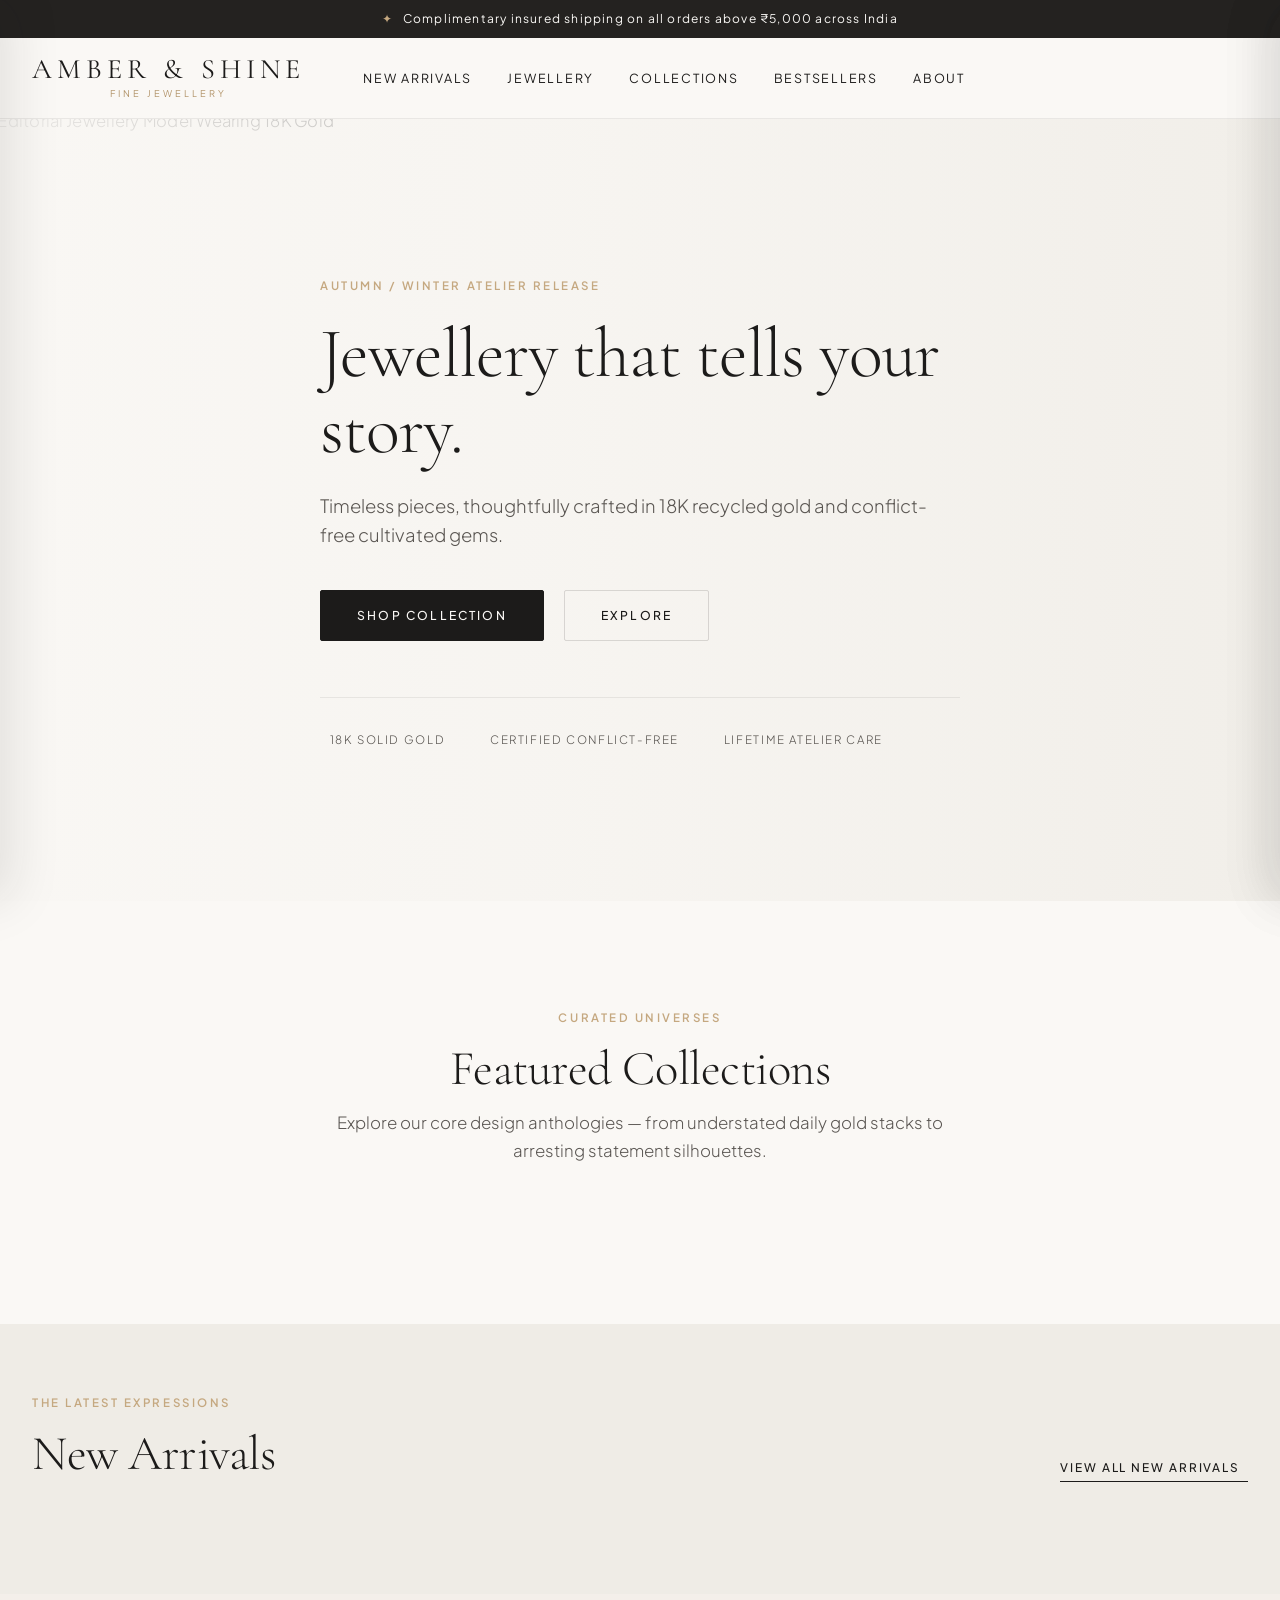
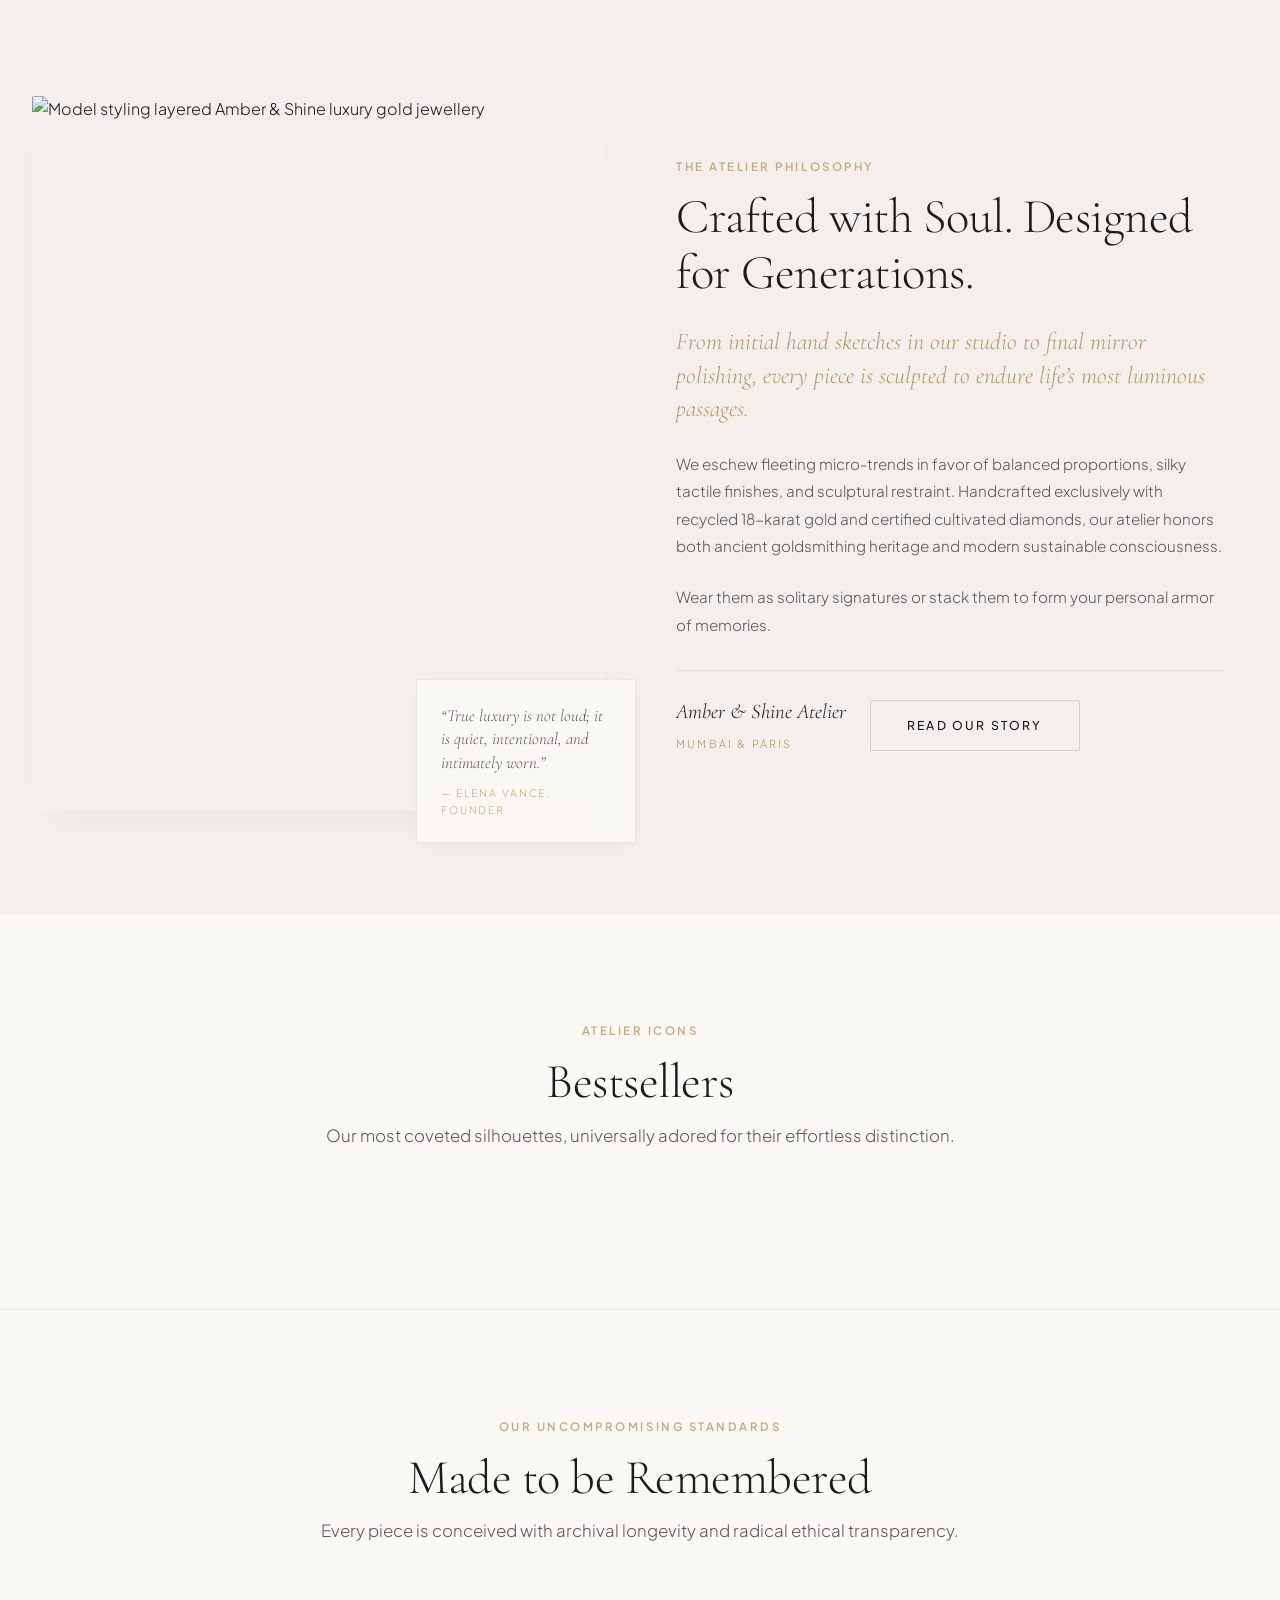
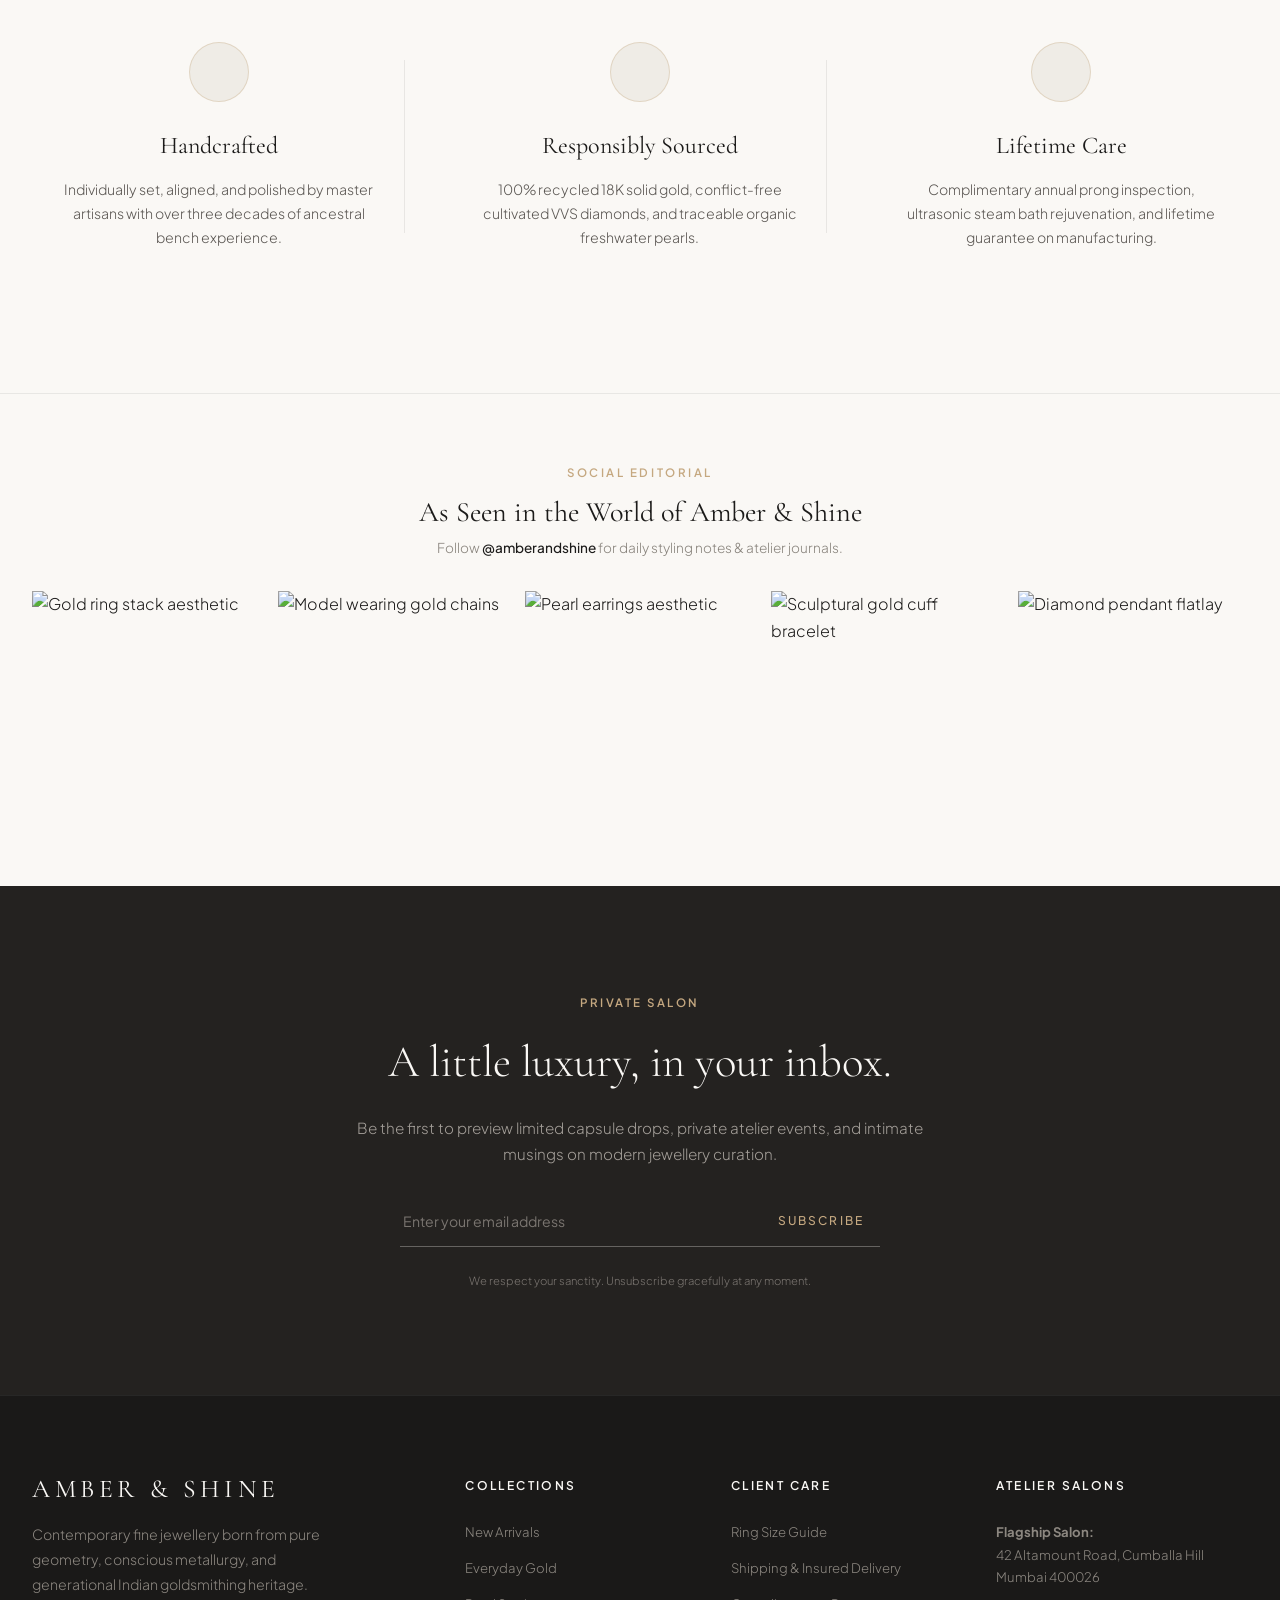
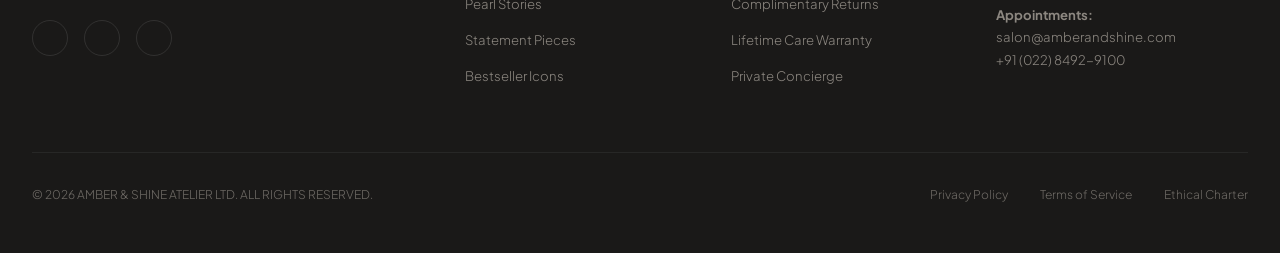
==== index.html @ 2f37ff85 "Update stylesheet link path in index.html" ====
<!DOCTYPE html>
<html lang="en">
<head>
  <meta charset="UTF-8">
  <meta name="viewport" content="width=device-width, initial-scale=1.0">
  <title>AMBER & SHINE — Haute Joaillerie & Fine Modern Jewellery</title>
  <meta name="description" content="Amber & Shine is a luxury fine jewellery atelier creating timeless 18K gold, cultivated diamond, and organic pearl heirlooms designed to tell your story.">
  
  <!-- Favicon placeholder -->
  <link rel="icon" href="data:image/svg+xml,<svg xmlns=%22http://www.w3.org/2000/svg%22 viewBox=%220 0 100 100%22><text y=%22.9em%22 font-size=%2290%22>✨</text></svg>">

  <!-- Lucide Icons -->
  <script src="https://unpkg.com/lucide@latest"></script>

  <!-- Stylesheet -->
  <link rel="stylesheet" href="styles.css">
</head>
<body>

  <!-- ==========================================
       ANNOUNCEMENT BAR
       ========================================== -->
  <div class="announcement-bar" id="announcementBar">
    <span><span class="gold-accent">✦</span> Complimentary insured shipping on all orders above ₹5,000 across India</span>
  </div>

  <!-- ==========================================
       SITE HEADER / NAVIGATION
       ========================================== -->
  <header class="site-header" id="siteHeader">
    <div class="container header-inner">
      <!-- Mobile Menu Toggle -->
      <button class="mobile-menu-toggle" id="mobileMenuOpen" aria-label="Open Navigation">
        <i data-lucide="menu"></i>
      </button>

      <!-- Brand Logo -->
      <a href="#home" class="brand-logo" onclick="app.navigateTo('home')">
        <span class="brand-logo-text">Amber & Shine</span>
        <span class="brand-logo-sub">Fine Jewellery</span>
      </a>

      <!-- Desktop Navigation Links -->
      <nav class="header-nav">
        <a href="#new-arrivals" class="nav-link" onclick="app.navigateToShop('new')">New Arrivals</a>
        <a href="#jewellery" class="nav-link" onclick="app.navigateToShop('all')">Jewellery</a>
        <a href="#collections" class="nav-link" onclick="app.scrollToSection('collections-section')">Collections</a>
        <a href="#bestsellers" class="nav-link" onclick="app.scrollToSection('bestsellers-section')">Bestsellers</a>
        <a href="#about" class="nav-link" onclick="app.navigateTo('about')">About</a>
      </nav>

      <!-- Action Icons (Search, Account, Wishlist, Bag) -->
      <div class="header-actions">
        <button class="action-btn" id="searchBtn" aria-label="Search" onclick="app.openSearch()">
          <i data-lucide="search"></i>
        </button>
        <button class="action-btn" id="accountBtn" aria-label="Account" onclick="app.openAccountModal()">
          <i data-lucide="user"></i>
        </button>
        <button class="action-btn" id="wishlistBtn" aria-label="Wishlist" onclick="app.openWishlistDrawer()">
          <i data-lucide="heart"></i>
          <span class="action-badge" id="wishlistCountBadge" style="display: none;">0</span>
        </button>
        <button class="action-btn" id="bagBtn" aria-label="Shopping Bag" onclick="app.openCartDrawer()">
          <i data-lucide="shopping-bag"></i>
          <span class="action-badge" id="cartCountBadge" style="display: none;">0</span>
        </button>
      </div>
    </div>
  </header>

  <!-- ==========================================
       VIEW CONTAINER
       ========================================== -->
  <main id="mainContent">

    <!-- ==========================================
         VIEW 1: HOMEPAGE
         ========================================== -->
    <div id="home-view" class="view-section active">
      
      <!-- HERO SECTION -->
      <section class="hero-section">
        <div class="hero-bg-container">
          <img 
            src="https://images.unsplash.com/photo-1539571696357-5a69c17a67c6?auto=format&fit=crop&w=1800&q=85" 
            alt="Editorial Jewellery Model Wearing 18K Gold" 
            class="hero-bg-img"
          >
          <div class="hero-overlay"></div>
        </div>

        <div class="container">
          <div class="hero-content">
            <span class="eyebrow">Autumn / Winter Atelier Release</span>
            <h1 class="editorial-title-xl hero-headline">Jewellery that tells your story.</h1>
            <p class="hero-subtext">Timeless pieces, thoughtfully crafted in 18K recycled gold and conflict-free cultivated gems.</p>
            <div class="hero-ctas">
              <button class="btn btn-primary" onclick="app.navigateToShop('all')">
                SHOP COLLECTION
              </button>
              <button class="btn btn-outline" onclick="app.scrollToSection('collections-section')">
                EXPLORE
              </button>
            </div>

            <!-- Atelier Micro Trust Badges -->
            <div class="hero-pillars">
              <div class="hero-pillar-item">
                <i data-lucide="sparkles" size="14"></i>
                <span>18K Solid Gold</span>
              </div>
              <div class="hero-pillar-item">
                <i data-lucide="shield-check" size="14"></i>
                <span>Certified Conflict-Free</span>
              </div>
              <div class="hero-pillar-item">
                <i data-lucide="award" size="14"></i>
                <span>Lifetime Atelier Care</span>
              </div>
            </div>
          </div>
        </div>
      </section>

      <!-- FEATURED COLLECTIONS -->
      <section class="section-spacing" id="collections-section">
        <div class="container">
          <div class="section-header-centered">
            <span class="eyebrow">Curated Universes</span>
            <h2 class="editorial-title-lg">Featured Collections</h2>
            <p class="editorial-subhead">Explore our core design anthologies — from understated daily gold stacks to arresting statement silhouettes.</p>
          </div>

          <div class="collections-grid" id="featuredCollectionsGrid">
            <!-- Rendered dynamically by app.js -->
          </div>
        </div>
      </section>

      <!-- NEW ARRIVALS -->
      <section class="section-spacing-sm" id="new-arrivals-section" style="background-color: var(--bg-surface);">
        <div class="container">
          <div style="display: flex; justify-content: space-between; align-items: flex-end; margin-bottom: 3rem; flex-wrap: wrap; gap: 1.5rem;">
            <div>
              <span class="eyebrow">The Latest Expressions</span>
              <h2 class="editorial-title-lg">New Arrivals</h2>
            </div>
            <a href="#shop" class="btn-text-link" onclick="app.navigateToShop('new')">
              VIEW ALL NEW ARRIVALS <i data-lucide="arrow-right" size="14"></i>
            </a>
          </div>

          <div class="product-grid" id="newArrivalsGrid">
            <!-- 4 Products injected by app.js -->
          </div>
        </div>
      </section>

      <!-- EDITORIAL STORYTELLING SECTION (SPLIT) -->
      <section class="section-spacing storytelling-section" id="story-section">
        <div class="container">
          <div class="storytelling-grid">
            <div class="storytelling-visual">
              <img 
                src="https://images.unsplash.com/photo-1544441893-675973e31985?auto=format&fit=crop&w=1200&q=85" 
                alt="Model styling layered Amber & Shine luxury gold jewellery" 
                class="storytelling-main-img"
              >
              <div class="storytelling-accent-card">
                <p>“True luxury is not loud; it is quiet, intentional, and intimately worn.”</p>
                <span>— Elena Vance, Founder</span>
              </div>
            </div>

            <div class="storytelling-content">
              <span class="eyebrow">The Atelier Philosophy</span>
              <h2 class="editorial-title-lg" style="margin-bottom: 1.5rem;">Crafted with Soul. Designed for Generations.</h2>
              <p class="storytelling-lead">
                From initial hand sketches in our studio to final mirror polishing, every piece is sculpted to endure life’s most luminous passages.
              </p>
              <p class="storytelling-p">
                We eschew fleeting micro-trends in favor of balanced proportions, silky tactile finishes, and sculptural restraint. Handcrafted exclusively with recycled 18-karat gold and certified cultivated diamonds, our atelier honors both ancient goldsmithing heritage and modern sustainable consciousness.
              </p>
              <p class="storytelling-p">
                Wear them as solitary signatures or stack them to form your personal armor of memories.
              </p>
              
              <div class="storytelling-signature">
                <div>
                  <div class="signature-text">Amber & Shine Atelier</div>
                  <span style="font-size: 0.68rem; text-transform: uppercase; letter-spacing: 0.2em; color: var(--gold-burnished);">Mumbai & Paris</span>
                </div>
                <button class="btn btn-outline" onclick="app.navigateTo('about')">
                  READ OUR STORY
                </button>
              </div>
            </div>
          </div>
        </div>
      </section>

      <!-- BESTSELLERS -->
      <section class="section-spacing" id="bestsellers-section">
        <div class="container">
          <div class="section-header-centered">
            <span class="eyebrow">Atelier Icons</span>
            <h2 class="editorial-title-lg">Bestsellers</h2>
            <p class="editorial-subhead">Our most coveted silhouettes, universally adored for their effortless distinction.</p>
          </div>

          <div class="product-grid" id="bestsellersGrid">
            <!-- 4 Products injected by app.js -->
          </div>
        </div>
      </section>

      <!-- CRAFTSMANSHIP PILLARS: "MADE TO BE REMEMBERED" -->
      <section class="section-spacing pillars-section">
        <div class="container">
          <div class="section-header-centered">
            <span class="eyebrow">Our Uncompromising Standards</span>
            <h2 class="editorial-title-lg">Made to be Remembered</h2>
            <p class="editorial-subhead">Every piece is conceived with archival longevity and radical ethical transparency.</p>
          </div>

          <div class="pillars-grid">
            <div class="pillar-card">
              <div class="pillar-icon-box">
                <i data-lucide="gem" size="26"></i>
              </div>
              <h3 class="pillar-title">Handcrafted</h3>
              <p class="pillar-text">
                Individually set, aligned, and polished by master artisans with over three decades of ancestral bench experience.
              </p>
            </div>

            <div class="pillar-card">
              <div class="pillar-icon-box">
                <i data-lucide="leaf" size="26"></i>
              </div>
              <h3 class="pillar-title">Responsibly Sourced</h3>
              <p class="pillar-text">
                100% recycled 18K solid gold, conflict-free cultivated VVS diamonds, and traceable organic freshwater pearls.
              </p>
            </div>

            <div class="pillar-card">
              <div class="pillar-icon-box">
                <i data-lucide="shield-check" size="26"></i>
              </div>
              <h3 class="pillar-title">Lifetime Care</h3>
              <p class="pillar-text">
                Complimentary annual prong inspection, ultrasonic steam bath rejuvenation, and lifetime guarantee on manufacturing.
              </p>
            </div>
          </div>
        </div>
      </section>

      <!-- INSTAGRAM-INSPIRED VISUAL GALLERY -->
      <section class="section-spacing-sm">
        <div class="container" style="margin-bottom: 2rem; text-align: center;">
          <span class="eyebrow">Social Editorial</span>
          <h2 class="editorial-title-md">As Seen in the World of Amber & Shine</h2>
          <p style="font-size: 0.85rem; color: var(--text-muted); margin-top: 0.4rem;">
            Follow <a href="https://instagram.com" target="_blank" style="color: var(--text-main); font-weight: 500;">@amberandshine</a> for daily styling notes & atelier journals.
          </p>
        </div>

        <div class="container">
          <div class="insta-gallery-grid">
            <div class="insta-item">
              <img src="https://images.unsplash.com/photo-1600003014755-ba31aa59c4b6?auto=format&fit=crop&w=600&q=80" alt="Gold ring stack aesthetic">
              <div class="insta-overlay"><i data-lucide="instagram"></i></div>
            </div>
            <div class="insta-item">
              <img src="https://images.unsplash.com/photo-1611591475883-9b883d6a953d?auto=format&fit=crop&w=600&q=80" alt="Model wearing gold chains">
              <div class="insta-overlay"><i data-lucide="instagram"></i></div>
            </div>
            <div class="insta-item">
              <img src="https://images.unsplash.com/photo-1630019852942-f89202989a59?auto=format&fit=crop&w=600&q=80" alt="Pearl earrings aesthetic">
              <div class="insta-overlay"><i data-lucide="instagram"></i></div>
            </div>
            <div class="insta-item">
              <img src="https://images.unsplash.com/photo-1611591475850-2c351be8c5bc?auto=format&fit=crop&w=600&q=80" alt="Sculptural gold cuff bracelet">
              <div class="insta-overlay"><i data-lucide="instagram"></i></div>
            </div>
            <div class="insta-item">
              <img src="https://images.unsplash.com/photo-1515562141207-7a88fb7ce338?auto=format&fit=crop&w=600&q=80" alt="Diamond pendant flatlay">
              <div class="insta-overlay"><i data-lucide="instagram"></i></div>
            </div>
          </div>
        </div>
      </section>

      <!-- NEWSLETTER SECTION -->
      <section class="section-spacing newsletter-section">
        <div class="container">
          <div class="newsletter-box">
            <span class="eyebrow" style="color: var(--gold-champagne);">Private Salon</span>
            <h2 class="newsletter-title">A little luxury, in your inbox.</h2>
            <p class="newsletter-sub">
              Be the first to preview limited capsule drops, private atelier events, and intimate musings on modern jewellery curation.
            </p>
            <form class="newsletter-form" onsubmit="app.handleNewsletter(event)">
              <input type="email" placeholder="Enter your email address" class="newsletter-input" required id="newsletterEmail">
              <button type="submit" class="newsletter-btn">SUBSCRIBE</button>
            </form>
            <span class="newsletter-privacy">We respect your sanctity. Unsubscribe gracefully at any moment.</span>
          </div>
        </div>
      </section>

    </div>

    <!-- ==========================================
         VIEW 2: SHOP / CATALOG VIEW
         ========================================== -->
    <div id="shop-view" class="view-section">
      <div class="container" style="padding-top: 3.5rem; padding-bottom: 6rem;">
        <div class="section-header-centered" style="margin-bottom: 2.5rem;">
          <span class="eyebrow" id="shopEyebrow">Full Collection</span>
          <h1 class="editorial-title-lg" id="shopTitle">All Creations</h1>
          <p class="editorial-subhead" id="shopSubtitle">Browse our hand-finished catalog of heirloom rings, necklaces, earrings, and bracelets.</p>
        </div>

        <!-- Filter and Sort Bar -->
        <div class="shop-filter-bar">
          <div class="filter-pills" id="shopFilterPills">
            <button class="filter-pill active" onclick="app.filterShop('all', this)">All</button>
            <button class="filter-pill" onclick="app.filterShop('Rings', this)">Rings</button>
            <button class="filter-pill" onclick="app.filterShop('Necklaces', this)">Necklaces</button>
            <button class="filter-pill" onclick="app.filterShop('Earrings', this)">Earrings</button>
            <button class="filter-pill" onclick="app.filterShop('Bracelets', this)">Bracelets</button>
            <button class="filter-pill" onclick="app.filterShop('Everyday Gold', this)">Everyday Gold</button>
            <button class="filter-pill" onclick="app.filterShop('Pearl Stories', this)">Pearl Stories</button>
            <button class="filter-pill" onclick="app.filterShop('Statement Pieces', this)">Statement Pieces</button>
          </div>

          <div style="display: flex; align-items: center; gap: 0.75rem;">
            <label style="font-size: 0.75rem; text-transform: uppercase; letter-spacing: 0.14em; color: var(--text-muted);">Sort By:</label>
            <select id="shopSortSelect" onchange="app.sortShop(this.value)" style="border: 1px solid var(--border-light); padding: 0.4rem 0.8rem; font-size: 0.8rem; background: var(--bg-card); cursor: pointer;">
              <option value="featured">Featured</option>
              <option value="price-asc">Price: Low to High</option>
              <option value="price-desc">Price: High to Low</option>
              <option value="rating">Highest Rated</option>
            </select>
          </div>
        </div>

        <!-- Shop Product Grid -->
        <div class="product-grid" id="catalogProductGrid">
          <!-- Dynamically populated -->
        </div>
      </div>
    </div>

    <!-- ==========================================
         VIEW 3: PRODUCT DETAIL PAGE (PDP)
         ========================================== -->
    <div id="product-view" class="view-section">
      <div class="container pdp-section">
        <!-- Breadcrumbs -->
        <nav class="breadcrumbs" id="pdpBreadcrumbs">
          <a href="#home" onclick="app.navigateTo('home')">Home</a>
          <span>/</span>
          <a href="#shop" onclick="app.navigateToShop('all')">Jewellery</a>
          <span>/</span>
          <span id="pdpBreadcrumbCategory">Rings</span>
          <span>/</span>
          <span id="pdpBreadcrumbTitle" style="color: var(--text-main);">Solstice Diamond Pavé Ring</span>
        </nav>

        <!-- PDP Grid -->
        <div class="pdp-grid">
          <!-- Left: Gallery -->
          <div class="pdp-gallery-wrap">
            <div class="pdp-thumbnails" id="pdpThumbnailsList">
              <!-- Injected by app.js -->
            </div>
            <div class="pdp-main-image-box" id="pdpMainImageBox">
              <img src="" alt="Product Detail Main Image" id="pdpMainImage" class="pdp-main-image">
            </div>
          </div>

          <!-- Right: Info & Actions -->
          <div class="pdp-info">
            <div class="pdp-collection-tag" id="pdpCollectionTag">Everyday Gold Collection</div>
            <h1 class="pdp-title" id="pdpTitle">Solstice Diamond Pavé Ring</h1>
            
            <div class="pdp-rating-row">
              <div class="stars-icon">
                <i data-lucide="star" size="14" style="fill: #D4AF37;"></i>
                <i data-lucide="star" size="14" style="fill: #D4AF37;"></i>
                <i data-lucide="star" size="14" style="fill: #D4AF37;"></i>
                <i data-lucide="star" size="14" style="fill: #D4AF37;"></i>
                <i data-lucide="star" size="14" style="fill: #D4AF37;"></i>
              </div>
              <span id="pdpRatingSnippet">4.9 (54 verified atelier reviews)</span>
            </div>

            <div class="pdp-price-box">
              <span class="pdp-current-price" id="pdpPrice">₹34,500</span>
              <span class="product-old-price" id="pdpOriginalPrice" style="display: none;">₹38,000</span>
              <span class="pdp-tax-note">Inclusive of all taxes · Free insured shipping</span>
            </div>

            <p class="pdp-description-text" id="pdpDescription">
              An ode to radiant celestial symmetry...
            </p>

            <!-- Metal Selection -->
            <div class="pdp-option-group">
              <div class="pdp-option-label">
                <span>Metal: <strong id="pdpSelectedMetalLabel">18K Yellow Gold</strong></span>
              </div>
              <div class="metal-swatches" id="pdpMetalSwatches">
                <!-- Injected by app.js -->
              </div>
            </div>

            <!-- Size Selection -->
            <div class="pdp-option-group">
              <div class="pdp-option-label">
                <span>Select Size: <strong id="pdpSelectedSizeLabel">US 6 / IN 12</strong></span>
                <button type="button" class="size-guide-trigger" onclick="app.openSizeGuide()">Size Guide</button>
              </div>
              <div class="size-options" id="pdpSizeOptions">
                <!-- Injected by app.js -->
              </div>
            </div>

            <!-- Quantity & Add to Bag -->
            <div class="pdp-action-row">
              <div class="quantity-stepper">
                <button type="button" onclick="app.decrementPdpQty()" aria-label="Decrease Quantity">−</button>
                <span id="pdpQtyValue">1</span>
                <button type="button" onclick="app.incrementPdpQty()" aria-label="Increase Quantity">+</button>
              </div>

              <button class="btn btn-primary pdp-add-btn" id="pdpAddBtn" onclick="app.addCurrentPdpToCart()">
                ADD TO BAG
              </button>

              <button class="pdp-wishlist-btn" id="pdpWishlistBtn" onclick="app.togglePdpWishlist()" aria-label="Save to Wishlist">
                <i data-lucide="heart" size="20"></i>
              </button>
            </div>

            <!-- Pincode Delivery Checker -->
            <div class="pincode-checker-box">
              <div class="pincode-header">
                <i data-lucide="truck" size="16"></i>
                <span>Check Delivery Availability</span>
              </div>
              <div class="pincode-input-wrap">
                <input type="text" class="pincode-input" id="pincodeInput" placeholder="Enter 6-digit Pincode (e.g. 110001)" maxlength="6" onkeypress="if(event.key === 'Enter') app.checkPincode()">
                <button class="pincode-btn" type="button" onclick="app.checkPincode()">CHECK</button>
              </div>
              <div class="pincode-result" id="pincodeResult"></div>
            </div>

            <!-- Accordion Sections -->
            <div class="editorial-accordions">
              <!-- Item 1: Details & Specs -->
              <div class="accordion-item open">
                <button class="accordion-header" type="button" onclick="app.toggleAccordion(this)">
                  <span>Details & Specifications</span>
                  <i data-lucide="chevron-down" class="accordion-icon"></i>
                </button>
                <div class="accordion-body">
                  <div class="accordion-content-text">
                    <ul id="pdpDetailsList" style="margin-left: 1.2rem; margin-bottom: 1rem; line-height: 1.8;"></ul>
                    <div class="spec-list" id="pdpSpecsGrid"></div>
                  </div>
                </div>
              </div>

              <!-- Item 2: Shipping & Returns -->
              <div class="accordion-item">
                <button class="accordion-header" type="button" onclick="app.toggleAccordion(this)">
                  <span>Complimentary Shipping & 30-Day Returns</span>
                  <i data-lucide="chevron-down" class="accordion-icon"></i>
                </button>
                <div class="accordion-body">
                  <div class="accordion-content-text">
                    <p style="margin-bottom: 0.8rem;">Every Amber & Shine jewel travels in tamper-evident, fully insured armored express courier parcels. Delivery takes 2-4 business days across metropolitan areas in India.</p>
                    <p>We provide a 30-day complimentary return window with 100% full refund or bespoke size exchange. Complimentary doorstep pickup is coordinated by our atelier concierge.</p>
                  </div>
                </div>
              </div>

              <!-- Item 3: Care Guide -->
              <div class="accordion-item">
                <button class="accordion-header" type="button" onclick="app.toggleAccordion(this)">
                  <span>Lifetime Care Guide & Packaging</span>
                  <i data-lucide="chevron-down" class="accordion-icon"></i>
                </button>
                <div class="accordion-body">
                  <div class="accordion-content-text">
                    <p style="margin-bottom: 0.8rem;">Clean gently with warm water, mild fragrance-free soap, and a soft-bristled brush. Avoid direct contact with harsh chlorine, perfumes, or thermal springs.</p>
                    <p>Each heirloom arrives nestled in our signature custom ivory velvet presentation case with a certificate of authenticity, serialized guarantee, and a microfiber polishing cloth.</p>
                  </div>
                </div>
              </div>
            </div>

          </div>
        </div>

        <!-- "You May Also Like" Recommendations -->
        <div style="margin-top: 6rem; padding-top: 4rem; border-top: 1px solid var(--border-hairline);">
          <div class="section-header-centered" style="margin-bottom: 2.5rem;">
            <span class="eyebrow">Harmonious Pairings</span>
            <h2 class="editorial-title-lg">You May Also Like</h2>
          </div>
          <div class="product-grid" id="pdpRecommendationsGrid">
            <!-- Injected by app.js -->
          </div>
        </div>
      </div>
    </div>

    <!-- ==========================================
         VIEW 4: ABOUT / ATELIER VIEW
         ========================================== -->
    <div id="about-view" class="view-section">
      <div class="container" style="padding-top: 3.5rem; padding-bottom: 6rem;">
        <div class="section-header-centered">
          <span class="eyebrow">The Maison</span>
          <h1 class="editorial-title-xl">Born from the Poetry of Pure Form</h1>
          <p class="editorial-subhead">A modern atelier rooted in artisanal reverence, architectural purity, and mindful slow craft.</p>
        </div>

        <div style="max-width: 900px; margin: 0 auto;">
          <img 
            src="https://images.unsplash.com/photo-1509631179647-0177331693ae?auto=format&fit=crop&w=1200&q=85" 
            alt="Atelier Craftsmanship" 
            style="width: 100%; aspect-ratio: 16/9; object-fit: cover; margin-bottom: 3.5rem;"
          >

          <div style="display: grid; grid-template-columns: 1fr 1fr; gap: 3rem; margin-bottom: 3.5rem;">
            <div>
              <h3 class="editorial-title-md" style="margin-bottom: 1rem;">Conscious Goldsmithing</h3>
              <p style="color: var(--text-secondary); line-height: 1.8;">
                Founded with a resolute commitment to ethical transparency, Amber & Shine crafts each heirloom exclusively from certified 100% recycled 18-karat gold and cultivated diamonds. By partnering with generational goldsmiths in Mumbai and Jaipur, we preserve centuries-old metallurgical mastery while reducing industrial impact.
              </p>
            </div>
            <div>
              <h3 class="editorial-title-md" style="margin-bottom: 1rem;">The Beauty of Permanence</h3>
              <p style="color: var(--text-secondary); line-height: 1.8;">
                We reject fast fashion culture. Every silhouette in our catalog is engineered to be passed down through mother, daughter, and chosen kin. Substantial gram weights, solid comfort-fit inner bands, and protective bezels ensure your jewellery survives everyday wear without compromise.
              </p>
            </div>
          </div>

          <div style="text-align: center; padding: 4rem 2rem; background-color: var(--bg-surface); border: 1px solid var(--border-hairline);">
            <h2 class="editorial-title-md" style="margin-bottom: 1rem;">Experience the Atelier in Person</h2>
            <p style="color: var(--text-secondary); max-width: 520px; margin: 0 auto 2rem; font-size: 0.95rem;">
              Private appointments are available at our flagship salon in Mumbai. Sip artisanal teas while viewing custom stones and discussing bespoke commissions.
            </p>
            <button class="btn btn-primary" onclick="app.openAccountModal('appointment')">
              BOOK A PRIVATE SALON APPOINTMENT
            </button>
          </div>
        </div>
      </div>
    </div>

  </main>

  <!-- ==========================================
       CART DRAWER
       ========================================== -->
  <div class="drawer-backdrop" id="drawerBackdrop" onclick="app.closeAllDrawers()"></div>

  <aside class="cart-drawer" id="cartDrawer" aria-label="Shopping Bag Drawer">
    <div class="drawer-header">
      <h2 class="drawer-title">Your Bag (<span id="cartDrawerCount">0</span>)</h2>
      <button class="drawer-close-btn" onclick="app.closeCartDrawer()" aria-label="Close Bag">
        <i data-lucide="x"></i>
      </button>
    </div>

    <!-- Free Shipping Bar -->
    <div class="shipping-bar-wrap">
      <div class="shipping-bar-text" id="shippingBarMessage">
        Add ₹5,000 more for complimentary insured delivery.
      </div>
      <div class="shipping-progress-track">
        <div class="shipping-progress-fill" id="shippingBarProgress"></div>
      </div>
    </div>

    <!-- Cart Items Scroll List -->
    <div class="drawer-items-list" id="cartItemsList">
      <!-- Injected by app.js -->
    </div>

    <!-- Cart Drawer Footer -->
    <div class="drawer-footer" id="cartDrawerFooter">
      <div class="drawer-subtotal-row">
        <span>Estimated Subtotal</span>
        <span id="cartSubtotalValue">₹0</span>
      </div>
      <p class="drawer-shipping-note">Taxes and insured courier packaging included at checkout.</p>
      <button class="btn btn-primary drawer-checkout-btn" onclick="app.handleCheckout()">
        PROCEED TO CHECKOUT
      </button>
    </div>
  </aside>

  <!-- ==========================================
       WISHLIST DRAWER
       ========================================== -->
  <aside class="wishlist-drawer" id="wishlistDrawer" aria-label="Wishlist Drawer">
    <div class="drawer-header">
      <h2 class="drawer-title">Wishlist (<span id="wishlistDrawerCount">0</span>)</h2>
      <button class="drawer-close-btn" onclick="app.closeWishlistDrawer()" aria-label="Close Wishlist">
        <i data-lucide="x"></i>
      </button>
    </div>

    <div class="drawer-items-list" id="wishlistItemsList">
      <!-- Injected by app.js -->
    </div>
  </aside>

  <!-- ==========================================
       LIVE SEARCH MODAL
       ========================================== -->
  <div class="search-modal" id="searchModal" aria-modal="true" role="dialog">
    <div class="search-modal-header">
      <button class="action-btn" onclick="app.closeSearch()" aria-label="Close Search">
        <i data-lucide="x" size="28"></i>
      </button>
    </div>
    <div class="search-modal-content">
      <div class="search-bar-wrap">
        <input 
          type="text" 
          placeholder="Search rings, pearls, 18K gold..." 
          class="search-large-input" 
          id="searchLargeInput"
          oninput="app.handleSearchInput(this.value)"
        >
        <button class="search-clear-btn" onclick="app.clearSearchInput()">
          <i data-lucide="x" size="20"></i>
        </button>
      </div>

      <div class="search-tags">
        <span class="search-tags-label">Trending Curation:</span>
        <button class="search-tag" onclick="app.applySearchQuery('Solstice')">#SolsticeRing</button>
        <button class="search-tag" onclick="app.applySearchQuery('Pearl')">#BaroquePearls</button>
        <button class="search-tag" onclick="app.applySearchQuery('Tennis')">#TennisBracelet</button>
        <button class="search-tag" onclick="app.applySearchQuery('Herringbone')">#HerringboneChain</button>
        <button class="search-tag" onclick="app.applySearchQuery('Cuff')">#ÉlanCuff</button>
      </div>

      <div id="searchResultsSection">
        <div class="search-results-grid" id="searchResultsGrid">
          <!-- Injected by app.js -->
        </div>
      </div>
    </div>
  </div>

  <!-- ==========================================
       SIZE GUIDE MODAL
       ========================================== -->
  <div class="size-guide-modal" id="sizeGuideModal" onclick="app.closeSizeGuideOnBackdrop(event)">
    <div class="size-guide-card">
      <button class="action-btn size-guide-close" onclick="app.closeSizeGuide()" aria-label="Close Size Guide">
        <i data-lucide="x"></i>
      </button>
      <span class="eyebrow">Atelier Measurement Guide</span>
      <h2 class="editorial-title-md">Ring & Chain Sizing Chart</h2>
      <p style="font-size: 0.85rem; color: var(--text-secondary); margin-top: 0.4rem;">
        Unsure of your perfect size? Our concierge can ship you a complimentary precision ring sizer.
      </p>

      <table class="size-guide-table">
        <thead>
          <tr>
            <th>US Size</th>
            <th>Indian Size</th>
            <th>Inner Diameter</th>
            <th>Circumference</th>
          </tr>
        </thead>
        <tbody>
          <tr>
            <td>US 5</td>
            <td>IN 10</td>
            <td>15.7 mm</td>
            <td>49.3 mm</td>
          </tr>
          <tr>
            <td>US 6</td>
            <td>IN 12</td>
            <td>16.5 mm</td>
            <td>51.9 mm</td>
          </tr>
          <tr>
            <td>US 7</td>
            <td>IN 14</td>
            <td>17.3 mm</td>
            <td>54.4 mm</td>
          </tr>
          <tr>
            <td>US 8</td>
            <td>IN 16</td>
            <td>18.1 mm</td>
            <td>57.0 mm</td>
          </tr>
          <tr>
            <td>US 9</td>
            <td>IN 18</td>
            <td>19.0 mm</td>
            <td>59.5 mm</td>
          </tr>
        </tbody>
      </table>

      <div style="margin-top: 1.5rem; font-size: 0.78rem; color: var(--text-muted); line-height: 1.5;">
        <strong>Sizing Tip:</strong> Measure when your fingers are comfortably warm at the end of the day. If between sizes, we advise ordering the larger size for a relaxed drape.
      </div>
    </div>
  </div>

  <!-- ==========================================
       MOBILE NAVIGATION DRAWER
       ========================================== -->
  <aside class="mobile-nav-drawer" id="mobileNavDrawer">
    <div class="mobile-nav-header">
      <span class="brand-logo-text" style="font-size: 1.4rem;">Amber & Shine</span>
      <button class="drawer-close-btn" onclick="app.closeMobileNav()" aria-label="Close Menu">
        <i data-lucide="x"></i>
      </button>
    </div>
    <div class="mobile-nav-links">
      <a href="#home" class="mobile-nav-link" onclick="app.navigateTo('home'); app.closeMobileNav();">Home</a>
      <a href="#new-arrivals" class="mobile-nav-link" onclick="app.navigateToShop('new'); app.closeMobileNav();">New Arrivals</a>
      <a href="#jewellery" class="mobile-nav-link" onclick="app.navigateToShop('all'); app.closeMobileNav();">All Jewellery</a>
      <a href="#rings" class="mobile-nav-link" onclick="app.navigateToShop('Rings'); app.closeMobileNav();">Rings</a>
      <a href="#necklaces" class="mobile-nav-link" onclick="app.navigateToShop('Necklaces'); app.closeMobileNav();">Necklaces</a>
      <a href="#earrings" class="mobile-nav-link" onclick="app.navigateToShop('Earrings'); app.closeMobileNav();">Earrings</a>
      <a href="#bracelets" class="mobile-nav-link" onclick="app.navigateToShop('Bracelets'); app.closeMobileNav();">Bracelets</a>
      <a href="#about" class="mobile-nav-link" onclick="app.navigateTo('about'); app.closeMobileNav();">About the Atelier</a>
    </div>
    <div style="padding-top: 1.5rem; border-top: 1px solid var(--border-hairline);">
      <p style="font-size: 0.78rem; color: var(--text-muted); margin-bottom: 0.5rem;">Need personal guidance?</p>
      <a href="mailto:concierge@amberandshine.com" style="font-size: 0.85rem; color: var(--gold-champagne); font-weight: 500;">concierge@amberandshine.com</a>
    </div>
  </aside>

  <!-- ==========================================
       ACCOUNT / CONCIERGE MODAL
       ========================================== -->
  <div class="size-guide-modal" id="accountModal" onclick="app.closeAccountModalOnBackdrop(event)">
    <div class="size-guide-card" style="max-width: 480px; text-align: center;">
      <button class="action-btn size-guide-close" onclick="app.closeAccountModal()" aria-label="Close Account Modal">
        <i data-lucide="x"></i>
      </button>
      <span class="eyebrow">Client Portal</span>
      <h2 class="editorial-title-md" style="margin-bottom: 0.5rem;">Welcome to Amber & Shine</h2>
      <p style="font-size: 0.85rem; color: var(--text-secondary); margin-bottom: 2rem;">
        Sign in to access your bespoke order history, certificate vault, and priority concierge access.
      </p>

      <form onsubmit="app.handleAccountSubmit(event)" style="display: flex; flex-direction: column; gap: 1rem; text-align: left;">
        <div>
          <label style="font-size: 0.72rem; text-transform: uppercase; letter-spacing: 0.16em; color: var(--text-muted); display: block; margin-bottom: 0.4rem;">Email Address</label>
          <input type="email" required placeholder="name@domain.com" style="width: 100%; padding: 0.75rem 1rem; border: 1px solid var(--border-light); font-size: 0.85rem; background: var(--bg-card);">
        </div>
        <div>
          <label style="font-size: 0.72rem; text-transform: uppercase; letter-spacing: 0.16em; color: var(--text-muted); display: block; margin-bottom: 0.4rem;">Password</label>
          <input type="password" required placeholder="••••••••" style="width: 100%; padding: 0.75rem 1rem; border: 1px solid var(--border-light); font-size: 0.85rem; background: var(--bg-card);">
        </div>
        <button type="submit" class="btn btn-primary" style="width: 100%; margin-top: 0.5rem;">
          SIGN IN
        </button>
        <p style="font-size: 0.75rem; text-align: center; color: var(--text-muted); margin-top: 0.5rem;">
          First time here? <a href="#" onclick="alert('Demo Client account created!'); app.closeAccountModal(); return false;" style="color: var(--gold-burnished); text-decoration: underline;">Create Private Account</a>
        </p>
      </form>
    </div>
  </div>

  <!-- ==========================================
       TOAST CONTAINER
       ========================================== -->
  <div class="toast-container" id="toastContainer"></div>

  <!-- ==========================================
       FOOTER
       ========================================== -->
  <footer class="site-footer">
    <div class="container">
      <div class="footer-grid">
        <div>
          <span class="brand-logo-text" style="color: #FAF8F5; font-size: 1.6rem;">Amber & Shine</span>
          <p class="footer-brand-p">
            Contemporary fine jewellery born from pure geometry, conscious metallurgy, and generational Indian goldsmithing heritage.
          </p>
          <div class="footer-social-links">
            <a href="https://instagram.com" target="_blank" class="footer-social-link" aria-label="Instagram"><i data-lucide="instagram" size="16"></i></a>
            <a href="https://pinterest.com" target="_blank" class="footer-social-link" aria-label="Pinterest"><i data-lucide="pin" size="16"></i></a>
            <a href="https://facebook.com" target="_blank" class="footer-social-link" aria-label="Facebook"><i data-lucide="facebook" size="16"></i></a>
          </div>
        </div>

        <div>
          <h4 class="footer-heading">Collections</h4>
          <ul class="footer-links-list">
            <li><a href="#new-arrivals" onclick="app.navigateToShop('new')">New Arrivals</a></li>
            <li><a href="#everyday-gold" onclick="app.navigateToShop('Everyday Gold')">Everyday Gold</a></li>
            <li><a href="#pearl-stories" onclick="app.navigateToShop('Pearl Stories')">Pearl Stories</a></li>
            <li><a href="#statement" onclick="app.navigateToShop('Statement Pieces')">Statement Pieces</a></li>
            <li><a href="#bestsellers" onclick="app.scrollToSection('bestsellers-section')">Bestseller Icons</a></li>
          </ul>
        </div>

        <div>
          <h4 class="footer-heading">Client Care</h4>
          <ul class="footer-links-list">
            <li><a href="#" onclick="app.openSizeGuide(); return false;">Ring Size Guide</a></li>
            <li><a href="#" onclick="app.showToast('Insured express shipping takes 2-4 days across India.'); return false;">Shipping & Insured Delivery</a></li>
            <li><a href="#" onclick="app.showToast('30-day complimentary returns with doorstep pickup.'); return false;">Complimentary Returns</a></li>
            <li><a href="#" onclick="app.showToast('Lifetime warranty on craftsmanship and settings.'); return false;">Lifetime Care Warranty</a></li>
            <li><a href="mailto:concierge@amberandshine.com">Private Concierge</a></li>
          </ul>
        </div>

        <div>
          <h4 class="footer-heading">Atelier Salons</h4>
          <p style="font-size: 0.82rem; color: #8C8780; line-height: 1.7; margin-bottom: 1rem;">
            <strong>Flagship Salon:</strong><br>
            42 Altamount Road, Cumballa Hill<br>
            Mumbai 400026
          </p>
          <p style="font-size: 0.82rem; color: #8C8780; line-height: 1.7;">
            <strong>Appointments:</strong><br>
            salon@amberandshine.com<br>
            +91 (022) 8492-9100
          </p>
        </div>
      </div>

      <div class="footer-bottom">
        <span>© 2026 AMBER & SHINE ATELIER LTD. ALL RIGHTS RESERVED.</span>
        <div class="footer-bottom-links">
          <a href="#" onclick="app.showToast('Privacy Policy: Your data is never sold or shared.'); return false;">Privacy Policy</a>
          <a href="#" onclick="app.showToast('Terms of Service: All jewellery hallmarked 18K Solid Gold.'); return false;">Terms of Service</a>
          <a href="#" onclick="app.showToast('Ethical Sourcing: 100% Conflict-free cultivated diamonds.'); return false;">Ethical Charter</a>
        </div>
      </div>
    </div>
  </footer>

  <!-- Scripts -->
  <script src="js/products.js"></script>
  <script src="js/cart.js"></script>
  <script src="js/app.js"></script>
</body>
</html>
---- styles.css ----
/* ==========================================================================
   AMBER & SHINE FINE JEWELLERY - LUXURY EDITORIAL DESIGN SYSTEM
   ========================================================================== */

@import url('https://fonts.googleapis.com/css2?family=Cormorant+Garamond:ital,wght@0,300;0,400;0,500;0,600;1,300;1,400;1,500&family=Plus+Jakarta+Sans:wght@200;300;400;500;600&display=swap');

:root {
  /* Editorial Palette */
  --bg-canvas: #FAF8F5;
  --bg-canvas-alt: #F4EFEA;
  --bg-card: #FFFFFF;
  --bg-surface: #EFECE6;
  --bg-warm-taupe: #E6E1D8;
  --bg-subtle: #F9F7F3;
  --bg-drawer: #FAF8F5;

  /* Typography Colors */
  --text-main: #1C1B1A;
  --text-secondary: #5A5652;
  --text-muted: #87827B;
  --text-light: #B0AAA2;
  --text-inverse: #FAF8F5;

  /* Champagne Gold Accents */
  --gold-champagne: #C5A880;
  --gold-burnished: #B3956B;
  --gold-deep: #9E7F53;
  --gold-pale: #E2D2BC;
  --gold-soft-bg: rgba(197, 168, 128, 0.12);

  /* Hairlines & Borders */
  --border-hairline: rgba(28, 27, 26, 0.08);
  --border-light: rgba(28, 27, 26, 0.14);
  --border-gold: rgba(197, 168, 128, 0.35);

  /* Shadows (Ultra Subtle) */
  --shadow-editorial: 0 16px 40px -16px rgba(28, 27, 26, 0.06);
  --shadow-card: 0 4px 20px -2px rgba(28, 27, 26, 0.04);
  --shadow-drawer: -12px 0 48px rgba(28, 27, 26, 0.08);
  --shadow-modal: 0 24px 60px rgba(28, 27, 26, 0.12);

  /* Fonts */
  --font-serif: 'Cormorant Garamond', Georgia, serif;
  --font-sans: 'Plus Jakarta Sans', -apple-system, BlinkMacSystemFont, 'Segoe UI', Roboto, sans-serif;

  /* Radii & Transitions */
  --radius-xs: 2px;
  --radius-sm: 4px;
  --radius-pill: 9999px;
  --transition-smooth: all 0.4s cubic-bezier(0.16, 1, 0.3, 1);
  --transition-fast: all 0.2s ease;
  --transition-slow: all 0.7s cubic-bezier(0.16, 1, 0.3, 1);

  /* Layout */
  --container-max: 1380px;
  --header-height: 80px;
  --announcement-height: 38px;
}

/* Base Reset */
*, *::before, *::after {
  box-sizing: border-box;
  margin: 0;
  padding: 0;
}

html {
  scroll-behavior: smooth;
  font-size: 16px;
  -webkit-font-smoothing: antialiased;
  -moz-osx-font-smoothing: grayscale;
}

body {
  background-color: var(--bg-canvas);
  color: var(--text-main);
  font-family: var(--font-sans);
  font-weight: 300;
  line-height: 1.65;
  overflow-x: hidden;
}

img {
  max-width: 100%;
  height: auto;
  display: block;
}

a {
  color: inherit;
  text-decoration: none;
  transition: var(--transition-fast);
}

button, input, select, textarea {
  font-family: inherit;
  font-size: inherit;
  color: inherit;
  border: none;
  background: none;
  outline: none;
}

button {
  cursor: pointer;
}

/* Typography Presets */
.font-serif {
  font-family: var(--font-serif);
}

.font-sans {
  font-family: var(--font-sans);
}

.editorial-title-xl {
  font-family: var(--font-serif);
  font-size: clamp(2.5rem, 5.5vw, 4.75rem);
  font-weight: 300;
  line-height: 1.08;
  letter-spacing: -0.015em;
  color: var(--text-main);
}

.editorial-title-lg {
  font-family: var(--font-serif);
  font-size: clamp(2rem, 3.8vw, 3.25rem);
  font-weight: 300;
  line-height: 1.15;
  letter-spacing: -0.01em;
}

.editorial-title-md {
  font-family: var(--font-serif);
  font-size: clamp(1.4rem, 2.2vw, 1.85rem);
  font-weight: 400;
  line-height: 1.25;
}

.eyebrow {
  font-family: var(--font-sans);
  font-size: 0.72rem;
  font-weight: 600;
  text-transform: uppercase;
  letter-spacing: 0.22em;
  color: var(--gold-champagne);
  display: inline-block;
  margin-bottom: 0.85rem;
}

.editorial-subhead {
  font-size: 1.05rem;
  font-weight: 300;
  color: var(--text-secondary);
  line-height: 1.7;
}

/* Layout Utilities */
.container {
  max-width: var(--container-max);
  margin-left: auto;
  margin-right: auto;
  padding-left: 2rem;
  padding-right: 2rem;
}

.section-spacing {
  padding-top: clamp(4.5rem, 8vw, 8rem);
  padding-bottom: clamp(4.5rem, 8vw, 8rem);
}

.section-spacing-sm {
  padding-top: clamp(2.5rem, 5vw, 4.5rem);
  padding-bottom: clamp(2.5rem, 5vw, 4.5rem);
}

/* ==========================================================================
   BUTTONS & CTAS
   ========================================================================== */

.btn {
  display: inline-flex;
  align-items: center;
  justify-content: center;
  gap: 0.65rem;
  font-size: 0.76rem;
  font-weight: 500;
  text-transform: uppercase;
  letter-spacing: 0.18em;
  padding: 1.05rem 2.25rem;
  border-radius: var(--radius-xs);
  transition: var(--transition-smooth);
  position: relative;
  overflow: hidden;
  white-space: nowrap;
}

.btn-primary {
  background-color: var(--text-main);
  color: var(--text-inverse);
  border: 1px solid var(--text-main);
}

.btn-primary:hover {
  background-color: var(--gold-champagne);
  border-color: var(--gold-champagne);
  color: #FFFFFF;
}

.btn-outline {
  background-color: transparent;
  color: var(--text-main);
  border: 1px solid var(--border-light);
}

.btn-outline:hover {
  border-color: var(--text-main);
  background-color: var(--text-main);
  color: var(--text-inverse);
}

.btn-gold {
  background-color: var(--gold-champagne);
  color: #FFFFFF;
  border: 1px solid var(--gold-champagne);
}

.btn-gold:hover {
  background-color: var(--gold-burnished);
  border-color: var(--gold-burnished);
}

.btn-text-link {
  display: inline-flex;
  align-items: center;
  gap: 0.5rem;
  font-size: 0.74rem;
  font-weight: 500;
  text-transform: uppercase;
  letter-spacing: 0.16em;
  color: var(--text-main);
  padding-bottom: 3px;
  border-bottom: 1px solid var(--text-main);
  transition: var(--transition-fast);
}

.btn-text-link:hover {
  color: var(--gold-champagne);
  border-color: var(--gold-champagne);
  gap: 0.8rem;
}

/* ==========================================================================
   ANNOUNCEMENT BAR & HEADER
   ========================================================================== */

.announcement-bar {
  background-color: #242220;
  color: #FAF8F5;
  font-size: 0.75rem;
  font-weight: 400;
  letter-spacing: 0.1em;
  height: var(--announcement-height);
  display: flex;
  align-items: center;
  justify-content: center;
  position: relative;
  z-index: 60;
  padding: 0 1.5rem;
  text-align: center;
}

.announcement-bar .gold-accent {
  color: var(--gold-champagne);
  margin-right: 0.4rem;
}

.site-header {
  position: sticky;
  top: 0;
  z-index: 50;
  background-color: rgba(250, 248, 245, 0.94);
  border-bottom: 1px solid var(--border-hairline);
  transition: background-color 0.3s ease, box-shadow 0.3s ease, padding 0.3s ease;
  backdrop-filter: blur(14px);
  -webkit-backdrop-filter: blur(14px);
}

.site-header.scrolled {
  background-color: rgba(250, 248, 245, 0.98);
  box-shadow: 0 4px 20px rgba(28, 27, 26, 0.04);
}

.header-inner {
  height: var(--header-height);
  display: flex;
  align-items: center;
  justify-content: space-between;
}

/* Brand Logo */
.brand-logo {
  display: flex;
  flex-direction: column;
  align-items: center;
  text-align: center;
}

.brand-logo-text {
  font-family: var(--font-serif);
  font-size: clamp(1.4rem, 2.2vw, 1.85rem);
  font-weight: 400;
  letter-spacing: 0.18em;
  color: var(--text-main);
  text-transform: uppercase;
  line-height: 1;
  white-space: nowrap;
}

.brand-logo-sub {
  font-size: 0.58rem;
  font-weight: 400;
  text-transform: uppercase;
  letter-spacing: 0.32em;
  color: var(--gold-burnished);
  margin-top: 3px;
}

/* Nav Links */
.header-nav {
  display: flex;
  align-items: center;
  gap: 2.2rem;
}

.nav-link {
  font-size: 0.78rem;
  font-weight: 400;
  text-transform: uppercase;
  letter-spacing: 0.14em;
  color: var(--text-main);
  position: relative;
  padding: 0.5rem 0;
  transition: color 0.25s ease;
}

.nav-link::after {
  content: '';
  position: absolute;
  bottom: 0;
  left: 50%;
  transform: translateX(-50%);
  width: 0;
  height: 1px;
  background-color: var(--gold-champagne);
  transition: width 0.3s ease;
}

.nav-link:hover {
  color: var(--gold-champagne);
}

.nav-link:hover::after,
.nav-link.active::after {
  width: 100%;
}

.nav-link.active {
  color: var(--text-main);
  font-weight: 500;
}

/* Header Actions */
.header-actions {
  display: flex;
  align-items: center;
  gap: 1.35rem;
}

.action-btn {
  position: relative;
  display: flex;
  align-items: center;
  justify-content: center;
  width: 40px;
  height: 40px;
  color: var(--text-main);
  transition: color 0.2s ease, transform 0.2s ease;
  border-radius: var(--radius-pill);
}

.action-btn:hover {
  color: var(--gold-champagne);
  transform: translateY(-1px);
}

.action-badge {
  position: absolute;
  top: 4px;
  right: 4px;
  background-color: var(--gold-champagne);
  color: #FFFFFF;
  font-size: 0.65rem;
  font-weight: 600;
  min-width: 17px;
  height: 17px;
  border-radius: 9999px;
  display: flex;
  align-items: center;
  justify-content: center;
  padding: 0 3px;
  line-height: 1;
}

.mobile-menu-toggle {
  display: none;
  background: none;
  border: none;
  color: var(--text-main);
  padding: 0.5rem;
}

/* ==========================================================================
   HERO SECTION
   ========================================================================== */

.hero-section {
  position: relative;
  min-height: calc(100vh - var(--header-height) - var(--announcement-height));
  display: flex;
  align-items: center;
  background-color: #EFECE6;
  overflow: hidden;
}

.hero-bg-container {
  position: absolute;
  inset: 0;
  z-index: 1;
}

.hero-bg-img {
  width: 100%;
  height: 100%;
  object-fit: cover;
  object-position: center 30%;
  filter: brightness(0.92) contrast(0.98);
  transform: scale(1.03);
  animation: subtleZoom 20s infinite alternate ease-in-out;
}

@keyframes subtleZoom {
  0% { transform: scale(1.0); }
  100% { transform: scale(1.06); }
}

.hero-overlay {
  position: absolute;
  inset: 0;
  background: linear-gradient(
    90deg,
    rgba(250, 248, 245, 0.92) 0%,
    rgba(250, 248, 245, 0.7) 45%,
    rgba(250, 248, 245, 0.2) 100%
  );
  z-index: 2;
}

.hero-content {
  position: relative;
  z-index: 3;
  max-width: 640px;
  padding: 4rem 0;
}

.hero-headline {
  margin-top: 0.5rem;
  margin-bottom: 1.4rem;
}

.hero-subtext {
  font-size: 1.15rem;
  font-weight: 300;
  color: var(--text-secondary);
  line-height: 1.6;
  margin-bottom: 2.5rem;
}

.hero-ctas {
  display: flex;
  align-items: center;
  gap: 1.25rem;
  margin-bottom: 3.5rem;
  flex-wrap: wrap;
}

.hero-pillars {
  display: flex;
  align-items: center;
  gap: 2.2rem;
  padding-top: 2rem;
  border-top: 1px solid var(--border-hairline);
}

.hero-pillar-item {
  display: flex;
  align-items: center;
  gap: 0.6rem;
  font-size: 0.72rem;
  text-transform: uppercase;
  letter-spacing: 0.14em;
  color: var(--text-secondary);
}

.hero-pillar-item svg {
  color: var(--gold-champagne);
}

/* ==========================================================================
   FEATURED COLLECTIONS CARDS
   ========================================================================== */

.collections-grid {
  display: grid;
  grid-template-columns: repeat(3, 1fr);
  gap: 2rem;
}

.collection-card {
  position: relative;
  background-color: var(--bg-card);
  border: 1px solid var(--border-hairline);
  overflow: hidden;
  display: flex;
  flex-direction: column;
  cursor: pointer;
  group: pointer;
  transition: transform 0.4s ease, box-shadow 0.4s ease;
}

.collection-card:hover {
  transform: translateY(-5px);
  box-shadow: var(--shadow-editorial);
}

.collection-img-wrap {
  position: relative;
  aspect-ratio: 4 / 5;
  overflow: hidden;
  background-color: var(--bg-surface);
}

.collection-img {
  width: 100%;
  height: 100%;
  object-fit: cover;
  transition: transform 0.8s cubic-bezier(0.16, 1, 0.3, 1);
}

.collection-card:hover .collection-img {
  transform: scale(1.05);
}

.collection-card-body {
  padding: 2rem 1.8rem;
  background-color: var(--bg-card);
  flex-grow: 1;
  display: flex;
  flex-direction: column;
  justify-content: space-between;
}

.collection-title {
  font-family: var(--font-serif);
  font-size: 1.7rem;
  font-weight: 400;
  margin-bottom: 0.6rem;
  color: var(--text-main);
}

.collection-desc {
  font-size: 0.88rem;
  color: var(--text-secondary);
  line-height: 1.6;
  margin-bottom: 1.5rem;
}

/* ==========================================================================
   PRODUCT CARDS & GRIDS
   ========================================================================== */

.product-grid {
  display: grid;
  grid-template-columns: repeat(4, 1fr);
  gap: 2rem;
}

.product-card {
  background-color: var(--bg-card);
  border: 1px solid var(--border-hairline);
  position: relative;
  display: flex;
  flex-direction: column;
  transition: box-shadow 0.35s ease, transform 0.35s ease;
}

.product-card:hover {
  transform: translateY(-4px);
  box-shadow: var(--shadow-card);
}

.product-card-media {
  position: relative;
  aspect-ratio: 1 / 1.15;
  overflow: hidden;
  background-color: #F8F6F2;
  cursor: pointer;
}

.product-img-primary,
.product-img-secondary {
  position: absolute;
  inset: 0;
  width: 100%;
  height: 100%;
  object-fit: cover;
  transition: opacity 0.6s cubic-bezier(0.16, 1, 0.3, 1), transform 0.6s cubic-bezier(0.16, 1, 0.3, 1);
}

.product-img-secondary {
  opacity: 0;
  transform: scale(1.02);
}

.product-card:hover .product-img-secondary {
  opacity: 1;
  transform: scale(1.0);
}

.product-card:hover .product-img-primary {
  opacity: 0;
}

/* Badges */
.product-badge {
  position: absolute;
  top: 1rem;
  left: 1rem;
  z-index: 3;
  background-color: rgba(250, 248, 245, 0.92);
  color: var(--text-main);
  font-size: 0.65rem;
  font-weight: 600;
  text-transform: uppercase;
  letter-spacing: 0.16em;
  padding: 0.35rem 0.75rem;
  border: 1px solid var(--border-hairline);
  backdrop-filter: blur(8px);
}

/* Wishlist Heart Button */
.product-wishlist-btn {
  position: absolute;
  top: 0.85rem;
  right: 0.85rem;
  z-index: 4;
  width: 36px;
  height: 36px;
  border-radius: 50%;
  background: rgba(255, 255, 255, 0.88);
  border: 1px solid var(--border-hairline);
  color: var(--text-main);
  display: flex;
  align-items: center;
  justify-content: center;
  transition: all 0.25s ease;
  backdrop-filter: blur(6px);
}

.product-wishlist-btn:hover {
  background: #FFFFFF;
  color: #C0392B;
  transform: scale(1.08);
}

.product-wishlist-btn.active {
  color: #C0392B;
  background: #FFFFFF;
}

.product-wishlist-btn.active svg {
  fill: #C0392B;
}

/* Quick Add Overlay */
.product-quick-add {
  position: absolute;
  bottom: 0;
  left: 0;
  right: 0;
  z-index: 4;
  padding: 0.85rem;
  background: linear-gradient(to top, rgba(28, 27, 26, 0.12), transparent);
  transform: translateY(100%);
  opacity: 0;
  transition: transform 0.35s cubic-bezier(0.16, 1, 0.3, 1), opacity 0.35s ease;
}

.product-card:hover .product-quick-add {
  transform: translateY(0);
  opacity: 1;
}

.product-quick-btn {
  width: 100%;
  background-color: rgba(250, 248, 245, 0.95);
  color: var(--text-main);
  border: 1px solid var(--border-hairline);
  padding: 0.75rem;
  font-size: 0.72rem;
  font-weight: 500;
  letter-spacing: 0.16em;
  text-transform: uppercase;
  backdrop-filter: blur(8px);
  transition: background-color 0.25s ease, color 0.25s ease;
}

.product-quick-btn:hover {
  background-color: var(--text-main);
  color: var(--text-inverse);
}

/* Card Info */
.product-card-info {
  padding: 1.4rem 1.25rem 1.6rem;
  display: flex;
  flex-direction: column;
  flex-grow: 1;
}

.product-category-sub {
  font-size: 0.68rem;
  text-transform: uppercase;
  letter-spacing: 0.18em;
  color: var(--gold-burnished);
  margin-bottom: 0.4rem;
}

.product-name-link {
  font-family: var(--font-serif);
  font-size: 1.25rem;
  font-weight: 400;
  line-height: 1.3;
  color: var(--text-main);
  margin-bottom: 0.6rem;
  transition: color 0.2s ease;
}

.product-name-link:hover {
  color: var(--gold-champagne);
}

.product-price-row {
  display: flex;
  align-items: baseline;
  gap: 0.65rem;
  margin-top: auto;
}

.product-price {
  font-size: 0.95rem;
  font-weight: 500;
  color: var(--text-main);
  letter-spacing: 0.02em;
}

.product-old-price {
  font-size: 0.82rem;
  color: var(--text-muted);
  text-decoration: line-through;
}

/* ==========================================================================
   EDITORIAL STORYTELLING SECTION
   ========================================================================== */

.storytelling-section {
  background-color: #F4EFEA;
  position: relative;
  overflow: hidden;
}

.storytelling-grid {
  display: grid;
  grid-template-columns: 1fr 1fr;
  gap: 4.5rem;
  align-items: center;
}

.storytelling-visual {
  position: relative;
}

.storytelling-main-img {
  width: 100%;
  aspect-ratio: 4 / 5;
  object-fit: cover;
  border-radius: var(--radius-xs);
  box-shadow: var(--shadow-editorial);
}

.storytelling-accent-card {
  position: absolute;
  bottom: -2rem;
  right: -2rem;
  width: 220px;
  padding: 1.5rem;
  background: rgba(250, 248, 245, 0.95);
  backdrop-filter: blur(12px);
  border: 1px solid var(--border-hairline);
  box-shadow: var(--shadow-card);
}

.storytelling-accent-card p {
  font-family: var(--font-serif);
  font-style: italic;
  font-size: 1.05rem;
  color: var(--text-secondary);
  line-height: 1.4;
}

.storytelling-accent-card span {
  display: block;
  font-size: 0.65rem;
  text-transform: uppercase;
  letter-spacing: 0.18em;
  color: var(--gold-champagne);
  margin-top: 0.6rem;
}

.storytelling-content {
  padding-right: 1.5rem;
}

.storytelling-lead {
  font-family: var(--font-serif);
  font-size: 1.5rem;
  font-weight: 300;
  font-style: italic;
  color: var(--gold-burnished);
  margin-bottom: 1.5rem;
  line-height: 1.4;
}

.storytelling-p {
  font-size: 0.95rem;
  color: var(--text-secondary);
  line-height: 1.8;
  margin-bottom: 1.5rem;
}

.storytelling-signature {
  margin-top: 2rem;
  padding-top: 1.5rem;
  border-top: 1px solid var(--border-hairline);
  display: flex;
  align-items: center;
  gap: 1.5rem;
}

.signature-text {
  font-family: var(--font-serif);
  font-size: 1.3rem;
  font-style: italic;
  color: var(--text-main);
}

/* ==========================================================================
   CRAFTSMANSHIP PILLARS: "MADE TO BE REMEMBERED"
   ========================================================================== */

.pillars-section {
  background-color: var(--bg-canvas);
  border-top: 1px solid var(--border-hairline);
  border-bottom: 1px solid var(--border-hairline);
}

.pillars-grid {
  display: grid;
  grid-template-columns: repeat(3, 1fr);
  gap: 3rem;
}

.pillar-card {
  text-align: center;
  padding: 2.5rem 1.5rem;
  position: relative;
}

.pillar-card:not(:last-child)::after {
  content: '';
  position: absolute;
  right: 0;
  top: 20%;
  height: 60%;
  width: 1px;
  background-color: var(--border-hairline);
}

.pillar-icon-box {
  width: 60px;
  height: 60px;
  margin: 0 auto 1.5rem;
  display: flex;
  align-items: center;
  justify-content: center;
  border-radius: 50%;
  background-color: var(--bg-surface);
  color: var(--gold-champagne);
  border: 1px solid var(--border-gold);
}

.pillar-title {
  font-family: var(--font-serif);
  font-size: 1.5rem;
  font-weight: 400;
  margin-bottom: 0.8rem;
  color: var(--text-main);
}

.pillar-text {
  font-size: 0.88rem;
  color: var(--text-secondary);
  line-height: 1.7;
}

/* ==========================================================================
   INSTAGRAM VISUAL GALLERY
   ========================================================================== */

.insta-gallery-grid {
  display: grid;
  grid-template-columns: repeat(5, 1fr);
  gap: 1rem;
}

.insta-item {
  position: relative;
  aspect-ratio: 1 / 1;
  overflow: hidden;
  cursor: pointer;
}

.insta-item img {
  width: 100%;
  height: 100%;
  object-fit: cover;
  transition: transform 0.6s cubic-bezier(0.16, 1, 0.3, 1);
}

.insta-item:hover img {
  transform: scale(1.08);
}

.insta-overlay {
  position: absolute;
  inset: 0;
  background-color: rgba(28, 27, 26, 0.4);
  display: flex;
  align-items: center;
  justify-content: center;
  color: #FFFFFF;
  opacity: 0;
  transition: opacity 0.3s ease;
}

.insta-item:hover .insta-overlay {
  opacity: 1;
}

/* ==========================================================================
   NEWSLETTER SECTION
   ========================================================================== */

.newsletter-section {
  background-color: #242220;
  color: #FAF8F5;
  text-align: center;
  position: relative;
  overflow: hidden;
}

.newsletter-box {
  max-width: 620px;
  margin: 0 auto;
}

.newsletter-title {
  font-family: var(--font-serif);
  font-size: clamp(2rem, 3.5vw, 3rem);
  font-weight: 300;
  color: #FAF8F5;
  margin-bottom: 1rem;
}

.newsletter-sub {
  font-size: 0.95rem;
  color: #A39E98;
  line-height: 1.7;
  margin-bottom: 2.2rem;
}

.newsletter-form {
  display: flex;
  align-items: center;
  max-width: 480px;
  margin: 0 auto 1.2rem;
  border-bottom: 1px solid rgba(250, 248, 245, 0.3);
  padding-bottom: 0.4rem;
  transition: border-color 0.3s ease;
}

.newsletter-form:focus-within {
  border-color: var(--gold-champagne);
}

.newsletter-input {
  flex-grow: 1;
  background: transparent;
  color: #FAF8F5;
  font-size: 0.88rem;
  padding: 0.6rem 0.2rem;
}

.newsletter-input::placeholder {
  color: #7A7570;
}

.newsletter-btn {
  color: var(--gold-champagne);
  font-size: 0.75rem;
  font-weight: 500;
  text-transform: uppercase;
  letter-spacing: 0.18em;
  padding: 0.6rem 1rem;
  transition: color 0.2s ease, transform 0.2s ease;
}

.newsletter-btn:hover {
  color: #FFFFFF;
  transform: translateX(2px);
}

.newsletter-privacy {
  font-size: 0.7rem;
  color: #7A7570;
}

/* ==========================================================================
   FOOTER
   ========================================================================== */

.site-footer {
  background-color: #1A1918;
  color: #A39E98;
  border-top: 1px solid rgba(255, 255, 255, 0.06);
  padding-top: 5rem;
  padding-bottom: 3rem;
  font-size: 0.85rem;
}

.footer-grid {
  display: grid;
  grid-template-columns: 1.8fr 1fr 1fr 1.2fr;
  gap: 3.5rem;
  margin-bottom: 4rem;
}

.footer-brand-p {
  font-size: 0.88rem;
  line-height: 1.75;
  margin-top: 1.2rem;
  margin-bottom: 1.5rem;
  color: #8C8780;
  max-width: 320px;
}

.footer-social-links {
  display: flex;
  gap: 1rem;
}

.footer-social-link {
  width: 36px;
  height: 36px;
  border-radius: 50%;
  border: 1px solid rgba(255, 255, 255, 0.1);
  display: flex;
  align-items: center;
  justify-content: center;
  color: #C5A880;
  transition: all 0.25s ease;
}

.footer-social-link:hover {
  background: var(--gold-champagne);
  border-color: var(--gold-champagne);
  color: #1A1918;
  transform: translateY(-2px);
}

.footer-heading {
  font-family: var(--font-sans);
  font-size: 0.75rem;
  font-weight: 600;
  text-transform: uppercase;
  letter-spacing: 0.2em;
  color: #FAF8F5;
  margin-bottom: 1.6rem;
}

.footer-links-list {
  list-style: none;
  display: flex;
  flex-direction: column;
  gap: 0.85rem;
}

.footer-links-list a {
  color: #8C8780;
  font-size: 0.82rem;
  transition: color 0.2s ease;
}

.footer-links-list a:hover {
  color: var(--gold-champagne);
}

.footer-bottom {
  padding-top: 2rem;
  border-top: 1px solid rgba(255, 255, 255, 0.06);
  display: flex;
  align-items: center;
  justify-content: space-between;
  flex-wrap: wrap;
  gap: 1.5rem;
  font-size: 0.75rem;
  color: #6E6A65;
}

.footer-bottom-links {
  display: flex;
  gap: 2rem;
}

/* ==========================================================================
   PRODUCT DETAIL PAGE (PDP) VIEW
   ========================================================================== */

.pdp-section {
  padding-top: 2.5rem;
  padding-bottom: 5rem;
}

.breadcrumbs {
  display: flex;
  align-items: center;
  gap: 0.6rem;
  font-size: 0.75rem;
  color: var(--text-muted);
  margin-bottom: 2rem;
  text-transform: uppercase;
  letter-spacing: 0.12em;
}

.breadcrumbs a {
  color: var(--text-secondary);
}

.breadcrumbs a:hover {
  color: var(--gold-champagne);
}

.pdp-grid {
  display: grid;
  grid-template-columns: 1.15fr 1fr;
  gap: 4.5rem;
}

/* PDP Gallery */
.pdp-gallery-wrap {
  position: sticky;
  top: 100px;
  display: flex;
  gap: 1.5rem;
}

.pdp-thumbnails {
  display: flex;
  flex-direction: column;
  gap: 1rem;
  width: 90px;
  flex-shrink: 0;
}

.pdp-thumb {
  aspect-ratio: 1 / 1.15;
  border: 1px solid var(--border-hairline);
  background: #F9F7F3;
  cursor: pointer;
  overflow: hidden;
  transition: border-color 0.2s ease;
}

.pdp-thumb.active {
  border-color: var(--gold-champagne);
  box-shadow: 0 0 0 1px var(--gold-champagne);
}

.pdp-thumb img {
  width: 100%;
  height: 100%;
  object-fit: cover;
}

.pdp-main-image-box {
  flex-grow: 1;
  position: relative;
  aspect-ratio: 1 / 1.22;
  background-color: #F8F6F2;
  border: 1px solid var(--border-hairline);
  overflow: hidden;
  cursor: zoom-in;
}

.pdp-main-image {
  width: 100%;
  height: 100%;
  object-fit: cover;
  transition: transform 0.6s cubic-bezier(0.16, 1, 0.3, 1);
}

.pdp-main-image-box:hover .pdp-main-image {
  transform: scale(1.08);
}

/* PDP Information */
.pdp-info {
  display: flex;
  flex-direction: column;
}

.pdp-collection-tag {
  font-size: 0.72rem;
  text-transform: uppercase;
  letter-spacing: 0.2em;
  color: var(--gold-burnished);
  font-weight: 500;
  margin-bottom: 0.5rem;
}

.pdp-title {
  font-family: var(--font-serif);
  font-size: clamp(2rem, 3.2vw, 2.75rem);
  font-weight: 400;
  line-height: 1.15;
  margin-bottom: 0.75rem;
}

.pdp-rating-row {
  display: flex;
  align-items: center;
  gap: 0.8rem;
  margin-bottom: 1.5rem;
  font-size: 0.82rem;
  color: var(--text-secondary);
}

.stars-icon {
  display: flex;
  color: #D4AF37;
  gap: 2px;
}

.pdp-price-box {
  padding: 1.25rem 0;
  border-top: 1px solid var(--border-hairline);
  border-bottom: 1px solid var(--border-hairline);
  margin-bottom: 1.8rem;
  display: flex;
  align-items: baseline;
  gap: 1rem;
}

.pdp-current-price {
  font-size: 1.75rem;
  font-weight: 500;
  color: var(--text-main);
  letter-spacing: 0.02em;
}

.pdp-tax-note {
  font-size: 0.75rem;
  color: var(--text-muted);
}

.pdp-description-text {
  font-size: 0.95rem;
  color: var(--text-secondary);
  line-height: 1.75;
  margin-bottom: 2rem;
}

/* Metal Selection */
.pdp-option-group {
  margin-bottom: 1.8rem;
}

.pdp-option-label {
  display: flex;
  justify-content: space-between;
  align-items: center;
  font-size: 0.75rem;
  text-transform: uppercase;
  letter-spacing: 0.16em;
  color: var(--text-main);
  font-weight: 500;
  margin-bottom: 0.75rem;
}

.metal-swatches {
  display: flex;
  gap: 0.85rem;
}

.metal-swatch-btn {
  display: flex;
  align-items: center;
  gap: 0.6rem;
  padding: 0.6rem 1rem;
  border: 1px solid var(--border-light);
  border-radius: var(--radius-xs);
  font-size: 0.78rem;
  cursor: pointer;
  transition: var(--transition-fast);
}

.swatch-circle {
  width: 14px;
  height: 14px;
  border-radius: 50%;
  display: inline-block;
  border: 1px solid rgba(0,0,0,0.1);
}

.swatch-yellow-gold { background: #ECC77D; }
.swatch-rose-gold { background: #E7B098; }
.swatch-white-gold { background: #E4E4E6; }

.metal-swatch-btn.active {
  border-color: var(--text-main);
  background-color: var(--bg-card);
  box-shadow: 0 2px 8px rgba(0,0,0,0.05);
  font-weight: 500;
}

/* Size Selection */
.size-options {
  display: flex;
  flex-wrap: wrap;
  gap: 0.6rem;
}

.size-pill-btn {
  padding: 0.65rem 1.15rem;
  border: 1px solid var(--border-light);
  border-radius: var(--radius-xs);
  font-size: 0.78rem;
  cursor: pointer;
  transition: var(--transition-fast);
  background-color: var(--bg-card);
}

.size-pill-btn.active {
  border-color: var(--text-main);
  background-color: var(--text-main);
  color: var(--text-inverse);
}

.size-guide-trigger {
  font-size: 0.72rem;
  text-transform: uppercase;
  letter-spacing: 0.14em;
  color: var(--gold-burnished);
  text-decoration: underline;
  cursor: pointer;
}

/* Quantity and Add to Bag */
.pdp-action-row {
  display: flex;
  gap: 1rem;
  margin-bottom: 2rem;
  align-items: stretch;
}

.quantity-stepper {
  display: flex;
  align-items: center;
  border: 1px solid var(--border-light);
  border-radius: var(--radius-xs);
  background-color: var(--bg-card);
  width: 120px;
  justify-content: space-between;
  padding: 0 0.5rem;
}

.quantity-stepper button {
  width: 32px;
  height: 48px;
  display: flex;
  align-items: center;
  justify-content: center;
  color: var(--text-main);
  font-size: 1.1rem;
  transition: color 0.2s ease;
}

.quantity-stepper button:hover {
  color: var(--gold-champagne);
}

.quantity-stepper span {
  font-size: 0.9rem;
  font-weight: 500;
}

.pdp-add-btn {
  flex-grow: 1;
  padding: 1.1rem 2rem;
  font-size: 0.8rem;
  letter-spacing: 0.2em;
}

.pdp-wishlist-btn {
  width: 52px;
  height: 52px;
  border: 1px solid var(--border-light);
  border-radius: var(--radius-xs);
  display: flex;
  align-items: center;
  justify-content: center;
  color: var(--text-main);
  transition: var(--transition-fast);
}

.pdp-wishlist-btn:hover {
  border-color: var(--text-main);
}

.pdp-wishlist-btn.active {
  color: #C0392B;
  border-color: #C0392B;
}

.pdp-wishlist-btn.active svg {
  fill: #C0392B;
}

/* Delivery / Pincode Checker */
.pincode-checker-box {
  background-color: var(--bg-surface);
  border: 1px solid var(--border-hairline);
  padding: 1.4rem;
  margin-bottom: 2.2rem;
  border-radius: var(--radius-xs);
}

.pincode-header {
  display: flex;
  align-items: center;
  gap: 0.6rem;
  font-size: 0.78rem;
  font-weight: 500;
  text-transform: uppercase;
  letter-spacing: 0.14em;
  margin-bottom: 0.85rem;
}

.pincode-input-wrap {
  display: flex;
  gap: 0.65rem;
  margin-bottom: 0.6rem;
}

.pincode-input {
  background: var(--bg-card);
  border: 1px solid var(--border-light);
  border-radius: var(--radius-xs);
  padding: 0.65rem 1rem;
  font-size: 0.85rem;
  flex-grow: 1;
  letter-spacing: 0.05em;
}

.pincode-btn {
  background-color: var(--text-main);
  color: var(--text-inverse);
  padding: 0.65rem 1.25rem;
  font-size: 0.72rem;
  font-weight: 500;
  text-transform: uppercase;
  letter-spacing: 0.15em;
  border-radius: var(--radius-xs);
  transition: background-color 0.2s ease;
}

.pincode-btn:hover {
  background-color: var(--gold-champagne);
}

.pincode-result {
  font-size: 0.8rem;
  color: var(--text-secondary);
  line-height: 1.5;
  margin-top: 0.5rem;
  display: none;
}

/* Accordion Component */
.editorial-accordions {
  border-top: 1px solid var(--border-hairline);
}

.accordion-item {
  border-bottom: 1px solid var(--border-hairline);
}

.accordion-header {
  width: 100%;
  display: flex;
  align-items: center;
  justify-content: space-between;
  padding: 1.25rem 0;
  font-family: var(--font-serif);
  font-size: 1.25rem;
  font-weight: 400;
  color: var(--text-main);
  cursor: pointer;
  text-align: left;
}

.accordion-icon {
  width: 18px;
  height: 18px;
  transition: transform 0.3s ease;
  color: var(--gold-burnished);
}

.accordion-item.open .accordion-icon {
  transform: rotate(180deg);
}

.accordion-body {
  max-height: 0;
  overflow: hidden;
  transition: max-height 0.4s cubic-bezier(0.16, 1, 0.3, 1), opacity 0.3s ease;
  opacity: 0;
}

.accordion-item.open .accordion-body {
  max-height: 400px;
  opacity: 1;
  padding-bottom: 1.25rem;
}

.accordion-content-text {
  font-size: 0.88rem;
  color: var(--text-secondary);
  line-height: 1.7;
}

.spec-list {
  list-style: none;
  display: grid;
  grid-template-columns: 1fr 1fr;
  gap: 0.8rem;
  margin-top: 0.6rem;
}

.spec-item {
  display: flex;
  flex-direction: column;
}

.spec-label {
  font-size: 0.68rem;
  text-transform: uppercase;
  letter-spacing: 0.15em;
  color: var(--text-muted);
}

.spec-val {
  font-size: 0.85rem;
  font-weight: 500;
  color: var(--text-main);
}

/* ==========================================================================
   CART & WISHLIST DRAWERS
   ========================================================================== */

.drawer-backdrop {
  position: fixed;
  inset: 0;
  background-color: rgba(28, 27, 26, 0.45);
  backdrop-filter: blur(4px);
  z-index: 100;
  opacity: 0;
  visibility: hidden;
  transition: opacity 0.4s ease, visibility 0.4s ease;
}

.drawer-backdrop.open {
  opacity: 1;
  visibility: visible;
}

.cart-drawer,
.wishlist-drawer {
  position: fixed;
  top: 0;
  right: 0;
  bottom: 0;
  width: 100%;
  max-width: 460px;
  background-color: var(--bg-drawer);
  z-index: 101;
  display: flex;
  flex-direction: column;
  box-shadow: var(--shadow-drawer);
  transform: translateX(100%);
  transition: transform 0.45s cubic-bezier(0.16, 1, 0.3, 1);
}

.cart-drawer.open,
.wishlist-drawer.open {
  transform: translateX(0);
}

.drawer-header {
  padding: 1.5rem 2rem;
  display: flex;
  align-items: center;
  justify-content: space-between;
  border-bottom: 1px solid var(--border-hairline);
}

.drawer-title {
  font-family: var(--font-serif);
  font-size: 1.6rem;
  font-weight: 400;
}

.drawer-close-btn {
  width: 36px;
  height: 36px;
  display: flex;
  align-items: center;
  justify-content: center;
  border-radius: 50%;
  color: var(--text-main);
  transition: background-color 0.2s ease;
}

.drawer-close-btn:hover {
  background-color: var(--bg-surface);
}

/* Shipping Progress Bar */
.shipping-bar-wrap {
  background-color: var(--bg-surface);
  padding: 1rem 2rem;
  border-bottom: 1px solid var(--border-hairline);
  font-size: 0.78rem;
}

.shipping-bar-text {
  color: var(--text-main);
  margin-bottom: 0.5rem;
}

.shipping-progress-track {
  height: 4px;
  width: 100%;
  background-color: rgba(28, 27, 26, 0.1);
  border-radius: 9999px;
  overflow: hidden;
}

.shipping-progress-fill {
  height: 100%;
  background-color: var(--gold-champagne);
  width: 0%;
  transition: width 0.4s ease;
}

/* Drawer Items List */
.drawer-items-list {
  flex-grow: 1;
  overflow-y: auto;
  padding: 1.5rem 2rem;
  display: flex;
  flex-direction: column;
  gap: 1.5rem;
}

.drawer-item {
  display: flex;
  gap: 1.25rem;
  padding-bottom: 1.5rem;
  border-bottom: 1px solid var(--border-hairline);
}

.drawer-item-img {
  width: 80px;
  height: 96px;
  object-fit: cover;
  background-color: #F8F6F2;
  border: 1px solid var(--border-hairline);
  flex-shrink: 0;
}

.drawer-item-info {
  flex-grow: 1;
  display: flex;
  flex-direction: column;
  justify-content: space-between;
}

.drawer-item-title {
  font-family: var(--font-serif);
  font-size: 1.1rem;
  font-weight: 400;
  line-height: 1.3;
  color: var(--text-main);
}

.drawer-item-meta {
  font-size: 0.72rem;
  color: var(--text-muted);
  margin-top: 0.2rem;
}

.drawer-item-price {
  font-size: 0.88rem;
  font-weight: 500;
  color: var(--text-main);
  margin-top: 0.4rem;
}

.drawer-item-controls {
  display: flex;
  align-items: center;
  justify-content: space-between;
  margin-top: 0.6rem;
}

.mini-stepper {
  display: flex;
  align-items: center;
  border: 1px solid var(--border-light);
  border-radius: var(--radius-xs);
  padding: 0 0.35rem;
}

.mini-stepper button {
  width: 22px;
  height: 26px;
  display: flex;
  align-items: center;
  justify-content: center;
  font-size: 0.9rem;
}

.mini-stepper span {
  font-size: 0.78rem;
  padding: 0 0.4rem;
}

.item-remove-btn {
  font-size: 0.7rem;
  text-transform: uppercase;
  letter-spacing: 0.14em;
  color: var(--text-muted);
  text-decoration: underline;
  transition: color 0.2s ease;
}

.item-remove-btn:hover {
  color: #C0392B;
}

/* Empty Drawer State */
.drawer-empty-state {
  margin: auto;
  text-align: center;
  padding: 3rem 1rem;
}

.drawer-empty-state svg {
  color: var(--gold-pale);
  margin-bottom: 1.2rem;
}

.drawer-empty-state h3 {
  font-family: var(--font-serif);
  font-size: 1.5rem;
  font-weight: 400;
  margin-bottom: 0.5rem;
}

.drawer-empty-state p {
  font-size: 0.85rem;
  color: var(--text-muted);
  margin-bottom: 1.5rem;
}

/* Drawer Footer */
.drawer-footer {
  padding: 1.5rem 2rem;
  border-top: 1px solid var(--border-hairline);
  background-color: var(--bg-canvas);
}

.drawer-subtotal-row {
  display: flex;
  justify-content: space-between;
  align-items: baseline;
  font-size: 1rem;
  margin-bottom: 0.5rem;
}

.drawer-subtotal-row span:last-child {
  font-size: 1.25rem;
  font-weight: 500;
}

.drawer-shipping-note {
  font-size: 0.72rem;
  color: var(--text-muted);
  margin-bottom: 1.2rem;
}

.drawer-checkout-btn {
  width: 100%;
}

/* ==========================================================================
   SEARCH MODAL
   ========================================================================== */

.search-modal {
  position: fixed;
  inset: 0;
  z-index: 110;
  background-color: rgba(250, 248, 245, 0.98);
  backdrop-filter: blur(20px);
  display: flex;
  flex-direction: column;
  opacity: 0;
  visibility: hidden;
  transition: opacity 0.3s ease, visibility 0.3s ease;
  overflow-y: auto;
}

.search-modal.open {
  opacity: 1;
  visibility: visible;
}

.search-modal-header {
  padding: 2rem 2.5rem;
  display: flex;
  justify-content: flex-end;
}

.search-modal-content {
  max-width: 880px;
  width: 100%;
  margin: 0 auto;
  padding: 0 2rem 5rem;
}

.search-bar-wrap {
  position: relative;
  border-bottom: 2px solid var(--text-main);
  margin-bottom: 2.5rem;
}

.search-large-input {
  width: 100%;
  font-family: var(--font-serif);
  font-size: clamp(1.8rem, 3.5vw, 2.75rem);
  color: var(--text-main);
  padding: 0.8rem 3rem 0.8rem 0;
  font-weight: 300;
}

.search-large-input::placeholder {
  color: var(--text-light);
}

.search-clear-btn {
  position: absolute;
  right: 0;
  top: 50%;
  transform: translateY(-50%);
  color: var(--text-muted);
  padding: 0.5rem;
}

.search-tags {
  display: flex;
  align-items: center;
  gap: 0.8rem;
  flex-wrap: wrap;
  margin-bottom: 3rem;
}

.search-tags-label {
  font-size: 0.75rem;
  text-transform: uppercase;
  letter-spacing: 0.16em;
  color: var(--text-muted);
}

.search-tag {
  background-color: var(--bg-surface);
  border: 1px solid var(--border-hairline);
  font-size: 0.75rem;
  padding: 0.4rem 0.85rem;
  border-radius: var(--radius-pill);
  cursor: pointer;
  transition: all 0.2s ease;
}

.search-tag:hover {
  background-color: var(--text-main);
  color: var(--text-inverse);
}

.search-results-grid {
  display: grid;
  grid-template-columns: repeat(3, 1fr);
  gap: 2rem;
}

/* ==========================================================================
   SIZE GUIDE MODAL
   ========================================================================== */

.size-guide-modal {
  position: fixed;
  inset: 0;
  z-index: 120;
  background-color: rgba(28, 27, 26, 0.6);
  backdrop-filter: blur(6px);
  display: flex;
  align-items: center;
  justify-content: center;
  opacity: 0;
  visibility: hidden;
  transition: opacity 0.3s ease, visibility 0.3s ease;
  padding: 1.5rem;
}

.size-guide-modal.open {
  opacity: 1;
  visibility: visible;
}

.size-guide-card {
  background: var(--bg-card);
  max-width: 620px;
  width: 100%;
  padding: 2.5rem;
  border-radius: var(--radius-xs);
  box-shadow: var(--shadow-modal);
  position: relative;
}

.size-guide-close {
  position: absolute;
  top: 1.5rem;
  right: 1.5rem;
}

.size-guide-table {
  width: 100%;
  border-collapse: collapse;
  margin-top: 1.5rem;
  font-size: 0.85rem;
}

.size-guide-table th,
.size-guide-table td {
  padding: 0.85rem 1rem;
  text-align: left;
  border-bottom: 1px solid var(--border-hairline);
}

.size-guide-table th {
  font-size: 0.72rem;
  text-transform: uppercase;
  letter-spacing: 0.16em;
  color: var(--gold-burnished);
  background-color: var(--bg-surface);
}

/* ==========================================================================
   MOBILE NAV DRAWER
   ========================================================================== */

.mobile-nav-drawer {
  position: fixed;
  top: 0;
  left: 0;
  bottom: 0;
  width: 85%;
  max-width: 360px;
  background-color: var(--bg-drawer);
  z-index: 105;
  box-shadow: 12px 0 48px rgba(28, 27, 26, 0.1);
  transform: translateX(-100%);
  transition: transform 0.4s cubic-bezier(0.16, 1, 0.3, 1);
  display: flex;
  flex-direction: column;
  padding: 2rem;
}

.mobile-nav-drawer.open {
  transform: translateX(0);
}

.mobile-nav-header {
  display: flex;
  justify-content: space-between;
  align-items: center;
  margin-bottom: 2.5rem;
  padding-bottom: 1rem;
  border-bottom: 1px solid var(--border-hairline);
}

.mobile-nav-links {
  display: flex;
  flex-direction: column;
  gap: 1.5rem;
  margin-bottom: auto;
}

.mobile-nav-link {
  font-family: var(--font-serif);
  font-size: 1.6rem;
  color: var(--text-main);
  transition: color 0.2s ease;
}

.mobile-nav-link:hover {
  color: var(--gold-champagne);
}

/* ==========================================================================
   TOAST NOTIFICATIONS
   ========================================================================== */

.toast-container {
  position: fixed;
  bottom: 2rem;
  right: 2rem;
  z-index: 200;
  display: flex;
  flex-direction: column;
  gap: 0.8rem;
  pointer-events: none;
}

.toast {
  background-color: var(--text-main);
  color: var(--text-inverse);
  padding: 1rem 1.6rem;
  border-radius: var(--radius-xs);
  box-shadow: var(--shadow-modal);
  display: flex;
  align-items: center;
  gap: 0.8rem;
  font-size: 0.82rem;
  letter-spacing: 0.04em;
  transform: translateY(20px);
  opacity: 0;
  transition: transform 0.3s cubic-bezier(0.16, 1, 0.3, 1), opacity 0.3s ease;
  pointer-events: auto;
  border-left: 3px solid var(--gold-champagne);
}

.toast.show {
  transform: translateY(0);
  opacity: 1;
}

/* ==========================================================================
   VIEW SWITCHER UTILITIES
   ========================================================================== */

.view-section {
  display: none;
  animation: fadeIn 0.4s ease forwards;
}

.view-section.active {
  display: block;
}

@keyframes fadeIn {
  from { opacity: 0; transform: translateY(8px); }
  to { opacity: 1; transform: translateY(0); }
}

/* Section Header (Centered Editorial) */
.section-header-centered {
  text-align: center;
  max-width: 680px;
  margin: 0 auto 3.5rem;
}

.section-header-centered .editorial-subhead {
  margin-top: 0.75rem;
}

/* Filter Bar in Shop View */
.shop-filter-bar {
  display: flex;
  align-items: center;
  justify-content: space-between;
  padding: 1.5rem 0;
  border-top: 1px solid var(--border-hairline);
  border-bottom: 1px solid var(--border-hairline);
  margin-bottom: 3.5rem;
  flex-wrap: wrap;
  gap: 1.5rem;
}

.filter-pills {
  display: flex;
  gap: 0.6rem;
  flex-wrap: wrap;
}

.filter-pill {
  padding: 0.5rem 1.1rem;
  font-size: 0.72rem;
  text-transform: uppercase;
  letter-spacing: 0.14em;
  border: 1px solid var(--border-hairline);
  background: var(--bg-card);
  cursor: pointer;
  transition: var(--transition-fast);
}

.filter-pill.active {
  background-color: var(--text-main);
  color: var(--text-inverse);
  border-color: var(--text-main);
}

/* ==========================================================================
   RESPONSIVE DESIGN (MEDIA QUERIES)
   ========================================================================== */

@media (max-width: 1200px) {
  .product-grid {
    grid-template-columns: repeat(3, 1fr);
  }
  .collections-grid {
    gap: 1.5rem;
  }
}

@media (max-width: 992px) {
  .header-nav {
    display: none;
  }
  .mobile-menu-toggle {
    display: block;
  }
  .collections-grid {
    grid-template-columns: 1fr;
    max-width: 580px;
    margin: 0 auto;
  }
  .product-grid {
    grid-template-columns: repeat(2, 1fr);
    gap: 1.5rem;
  }
  .storytelling-grid {
    grid-template-columns: 1fr;
    gap: 3.5rem;
  }
  .storytelling-accent-card {
    right: 1rem;
    bottom: 1rem;
  }
  .pillars-grid {
    grid-template-columns: 1fr;
    gap: 1.5rem;
  }
  .pillar-card:not(:last-child)::after {
    display: none;
  }
  .insta-gallery-grid {
    grid-template-columns: repeat(3, 1fr);
  }
  .pdp-grid {
    grid-template-columns: 1fr;
    gap: 3rem;
  }
  .pdp-gallery-wrap {
    position: static;
    flex-direction: column-reverse;
  }
  .pdp-thumbnails {
    flex-direction: row;
    width: 100%;
    overflow-x: auto;
  }
  .pdp-thumb {
    width: 75px;
    flex-shrink: 0;
  }
  .footer-grid {
    grid-template-columns: 1fr 1fr;
    gap: 2.5rem;
  }
}

@media (max-width: 640px) {
  :root {
    --header-height: 68px;
  }
  .container {
    padding-left: 1.25rem;
    padding-right: 1.25rem;
  }
  .product-grid {
    grid-template-columns: 1fr;
    gap: 1.75rem;
  }
  .insta-gallery-grid {
    grid-template-columns: repeat(2, 1fr);
  }
  .footer-grid {
    grid-template-columns: 1fr;
    gap: 2rem;
  }
  .footer-bottom {
    flex-direction: column;
    align-items: flex-start;
  }
  .cart-drawer,
  .wishlist-drawer {
    max-width: 100%;
  }
  .hero-content {
    padding: 3rem 0;
  }
  .hero-ctas {
    flex-direction: column;
    align-items: stretch;
  }
  .hero-pillars {
    flex-direction: column;
    align-items: flex-start;
    gap: 1rem;
  }
  .search-results-grid {
    grid-template-columns: 1fr;
  }
}
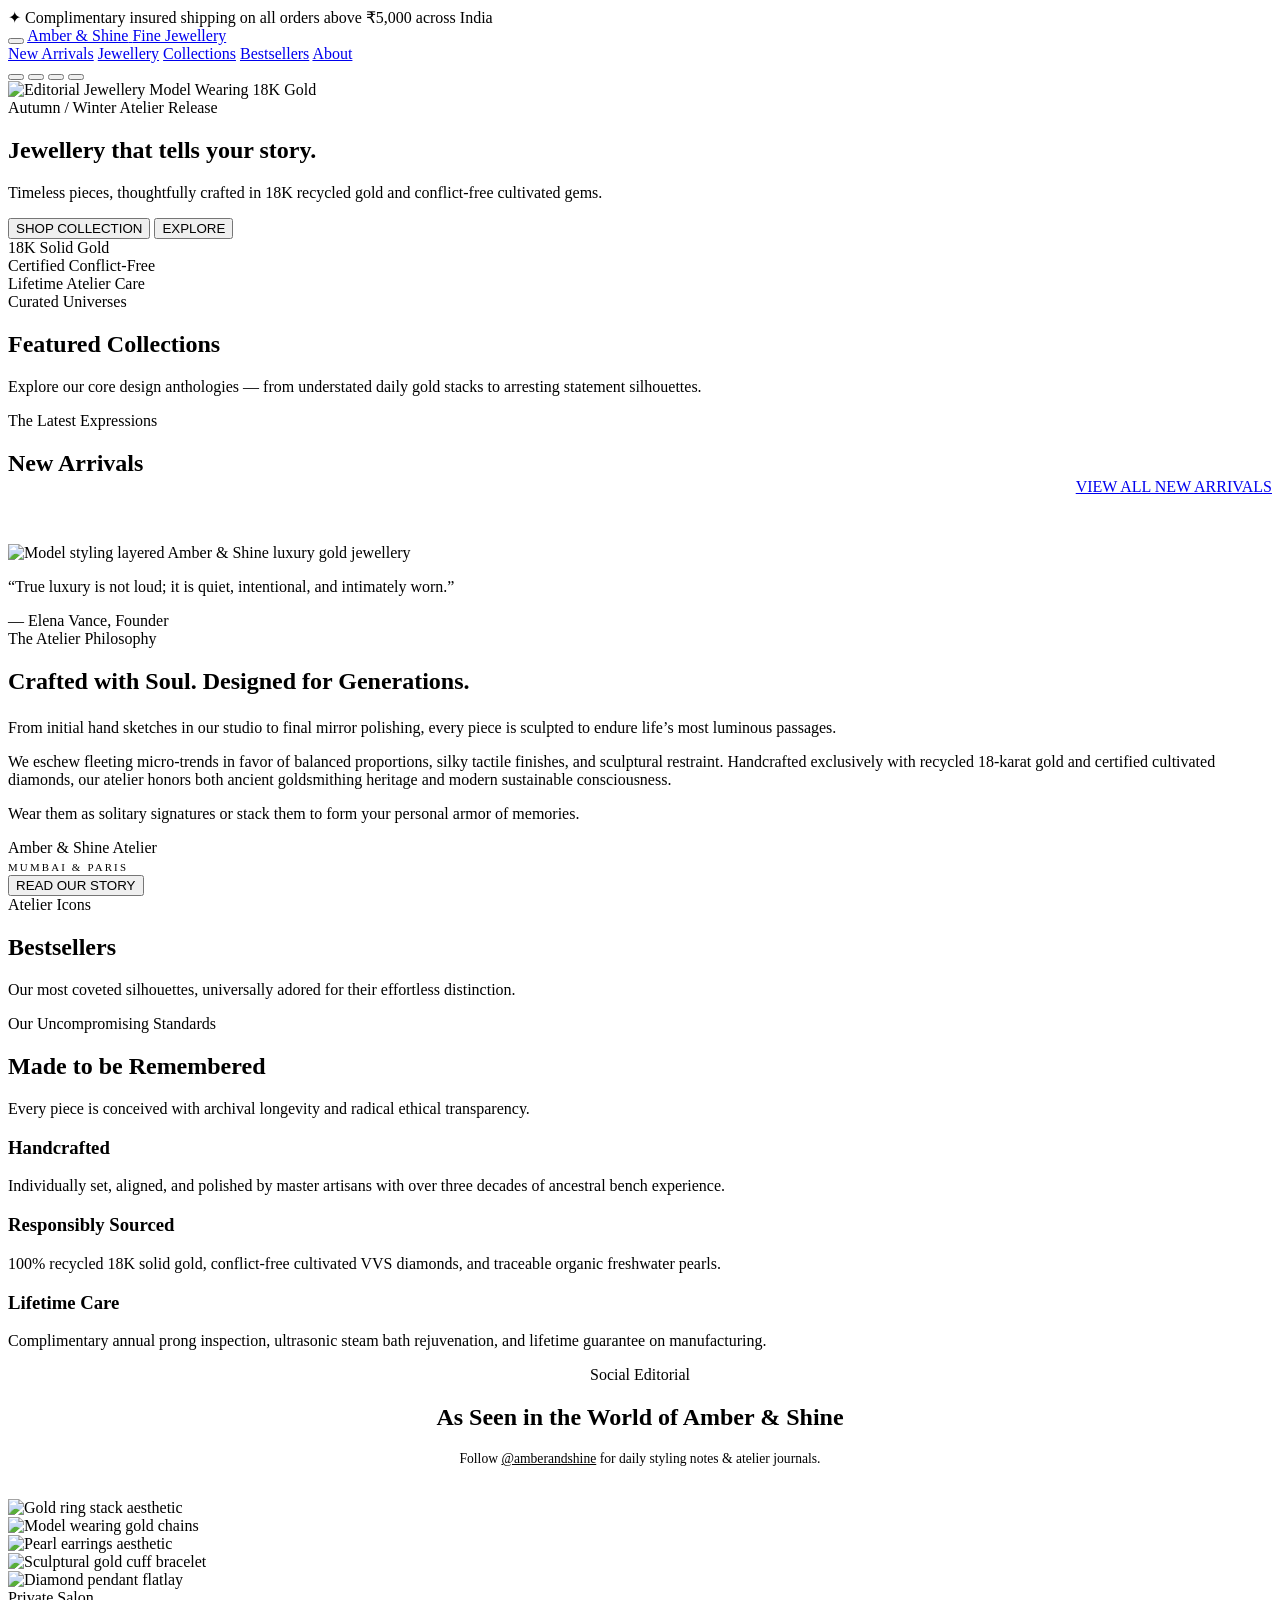
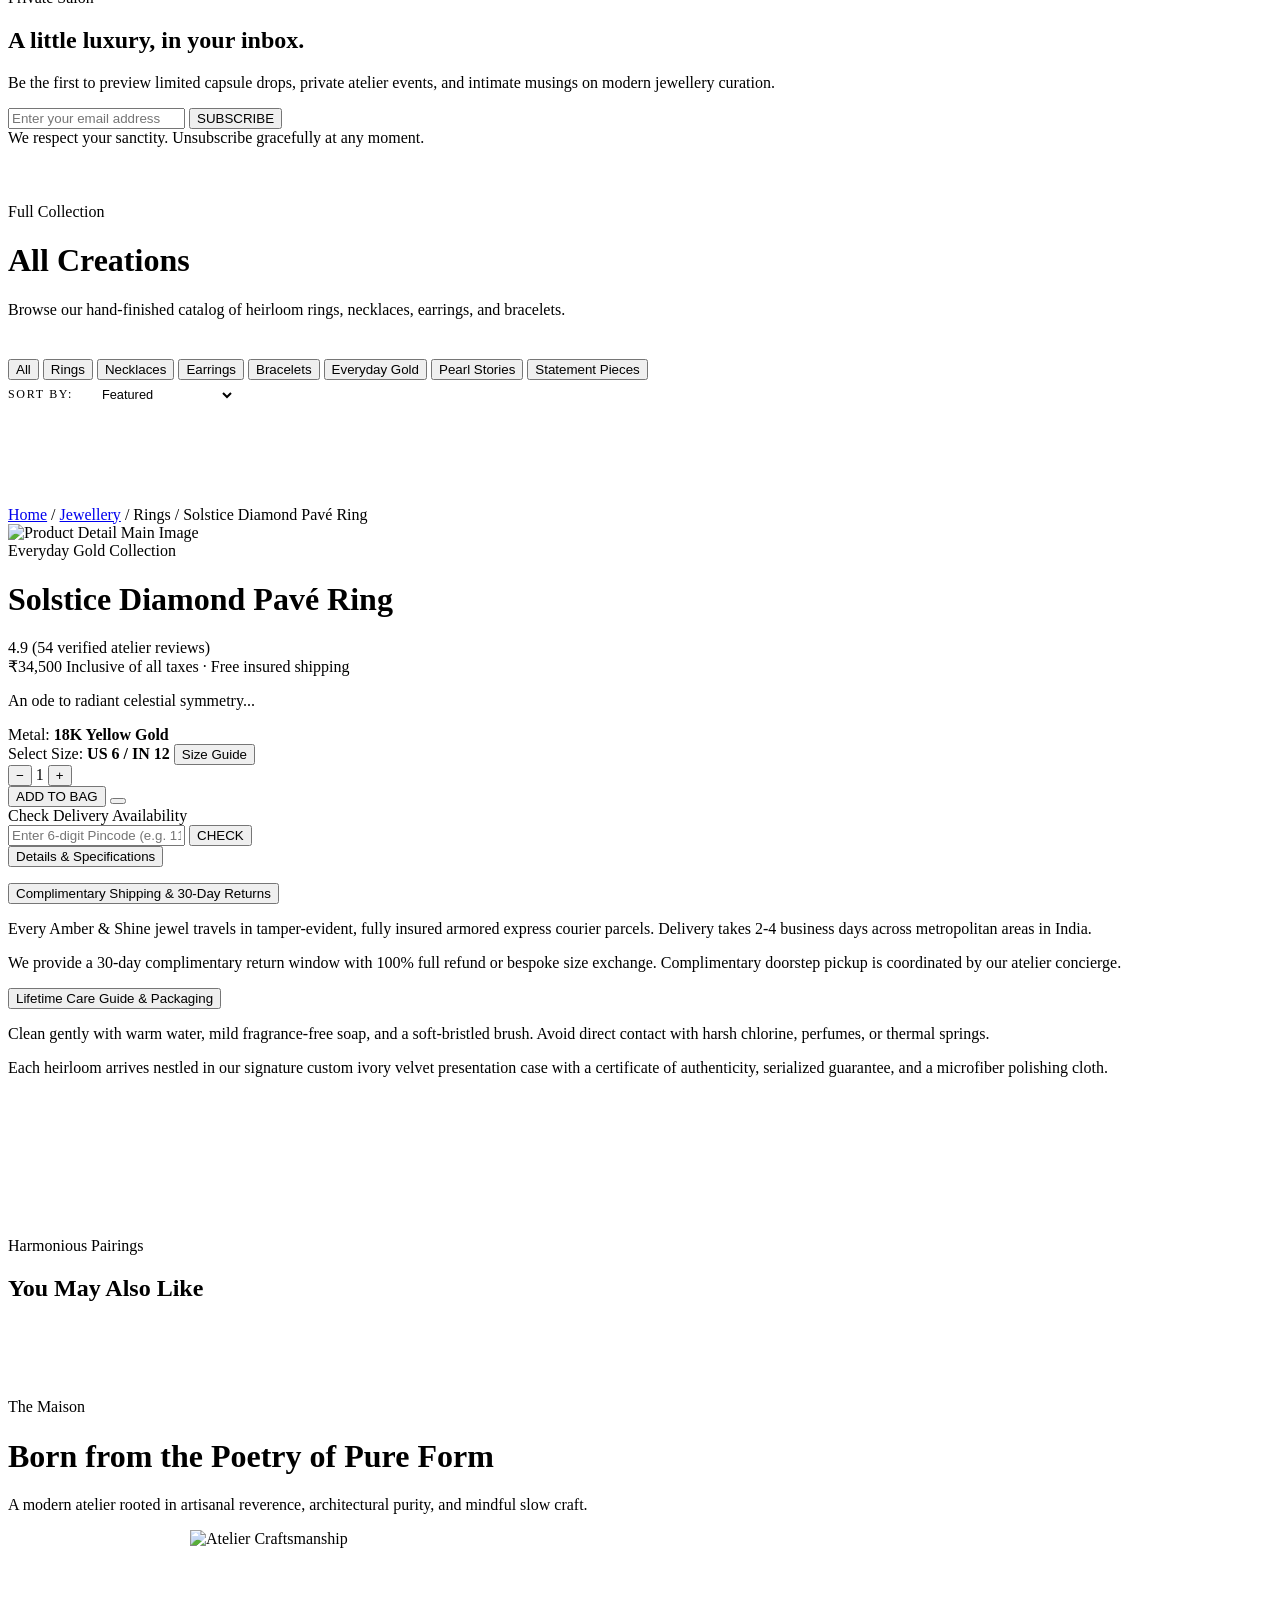
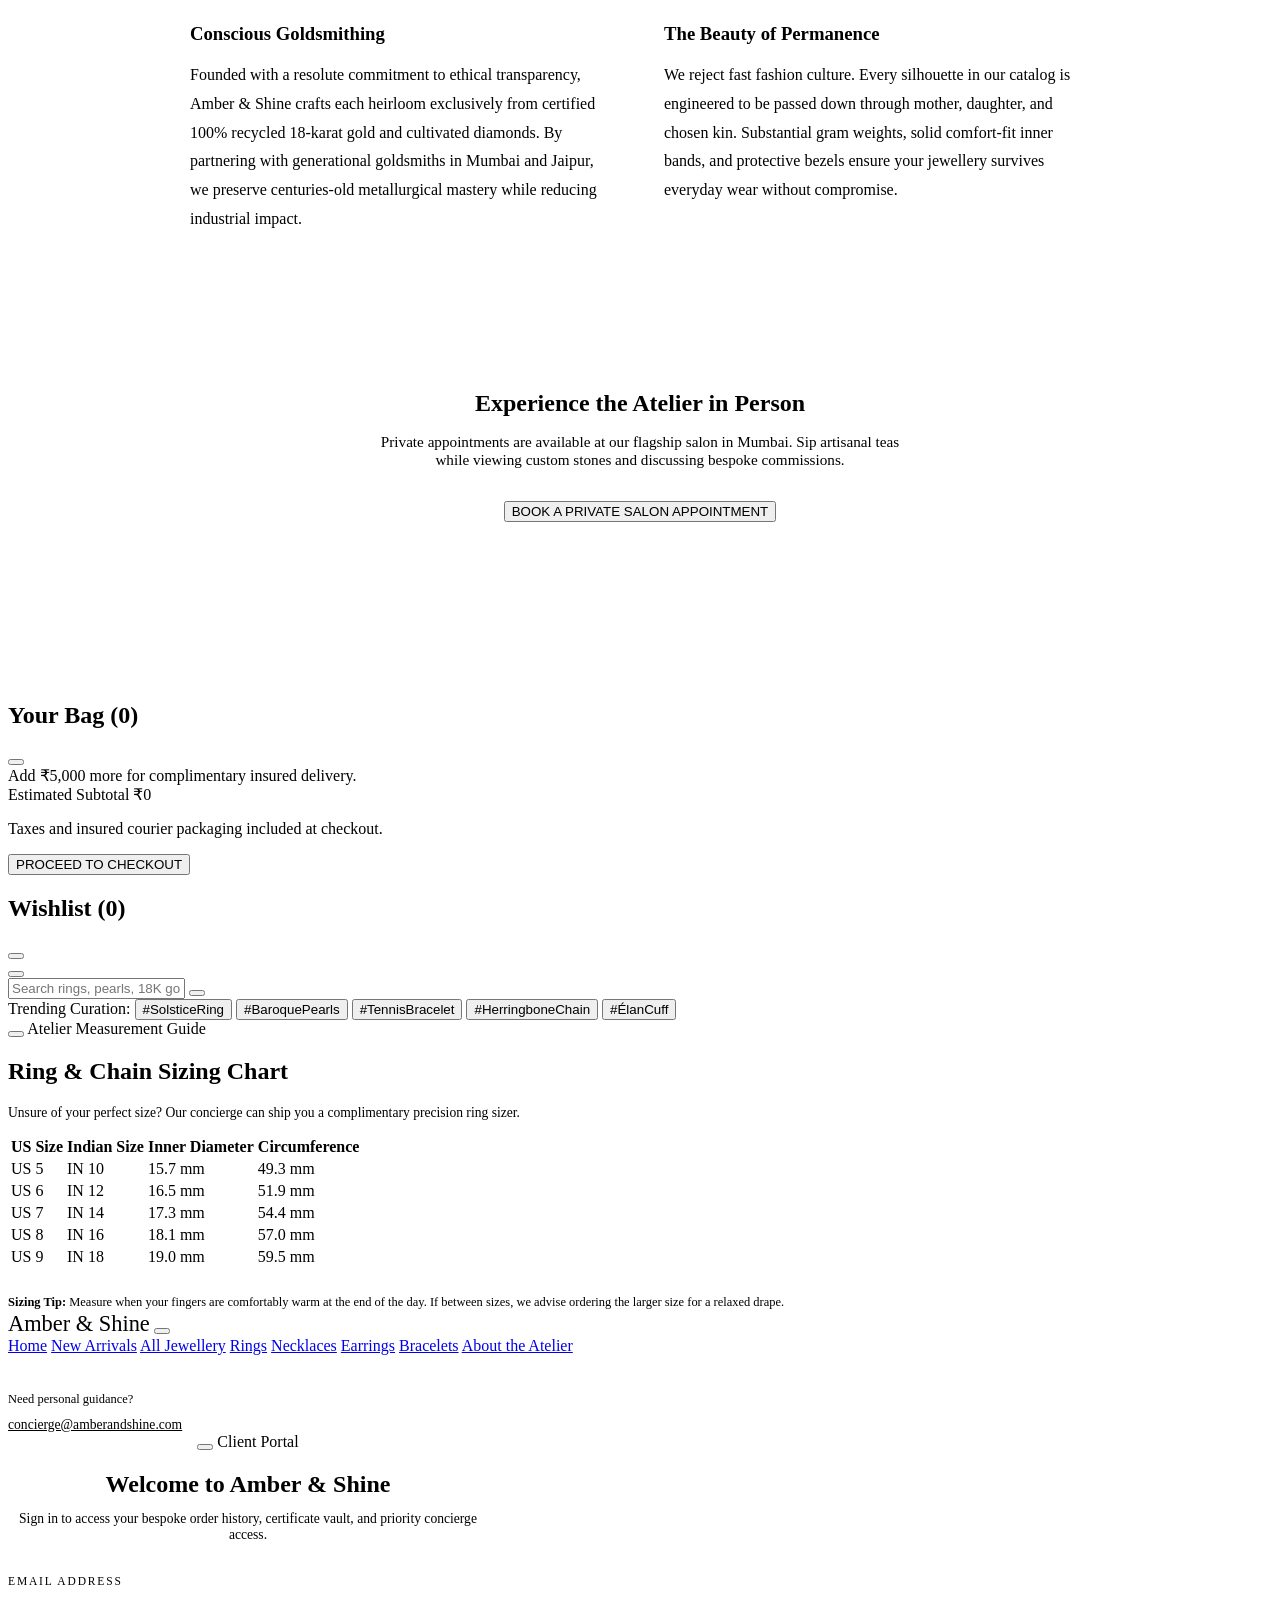
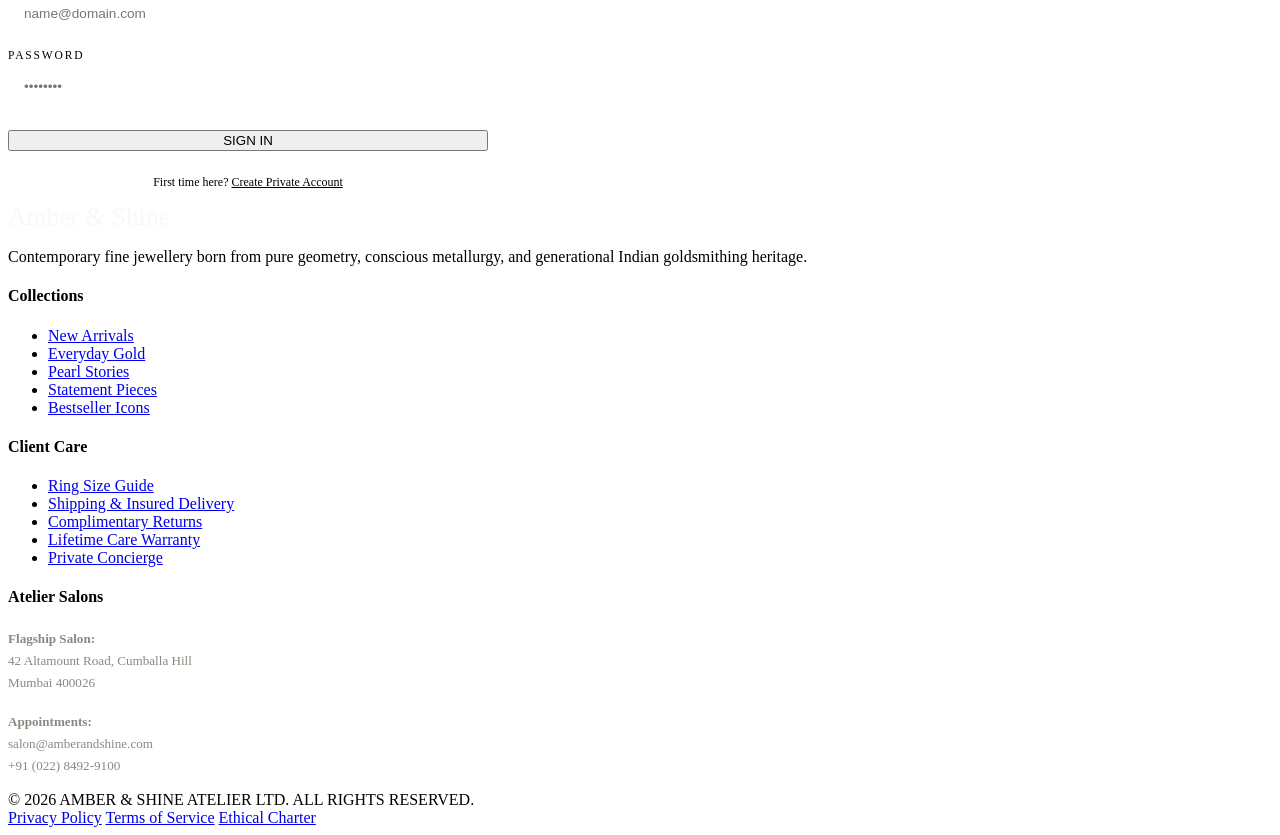
==== commit fca773d6: "Add files via upload" ====
--- a/index.html
+++ b/index.html
@@ -13,7 +13,7 @@
   <script src="https://unpkg.com/lucide@latest"></script>
 
   <!-- Stylesheet -->
-  <link rel="stylesheet" href="styles.css">
+  <link rel="stylesheet" href="css/styles.css">
 </head>
 <body>
 
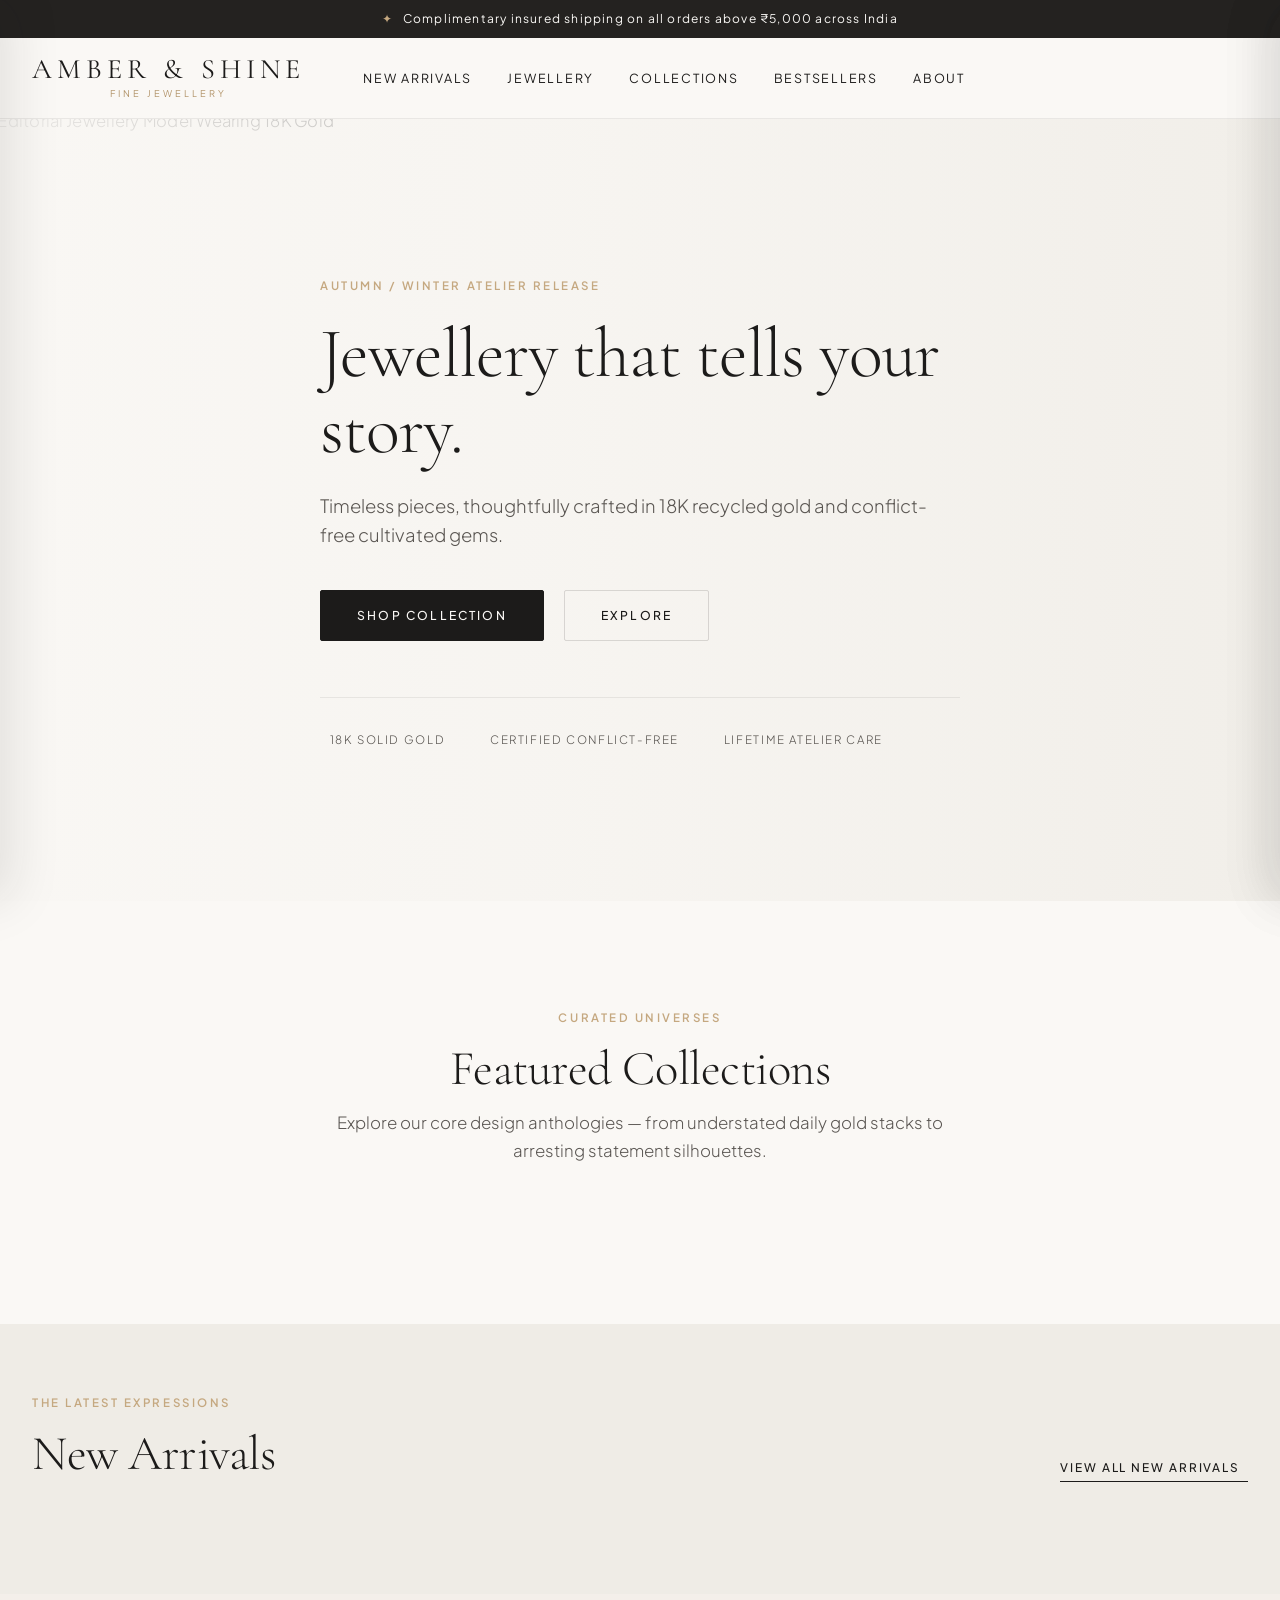
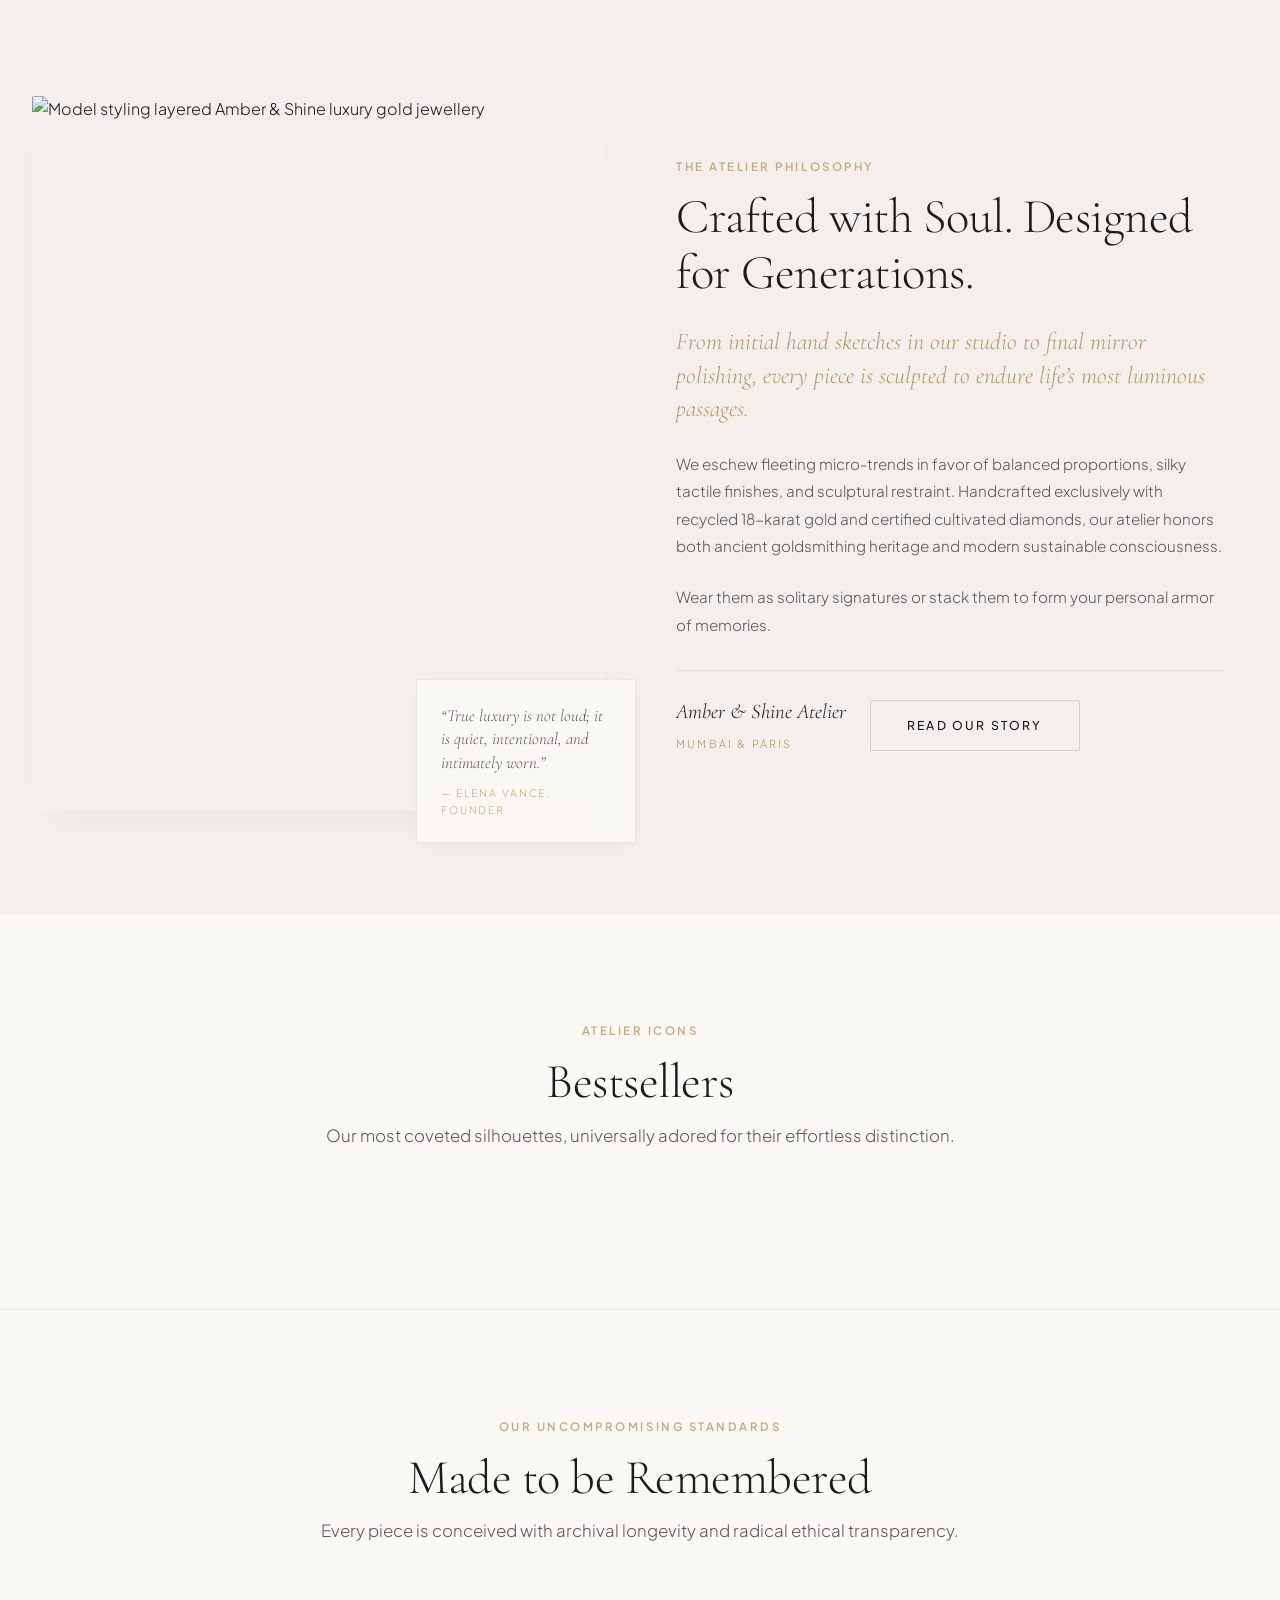
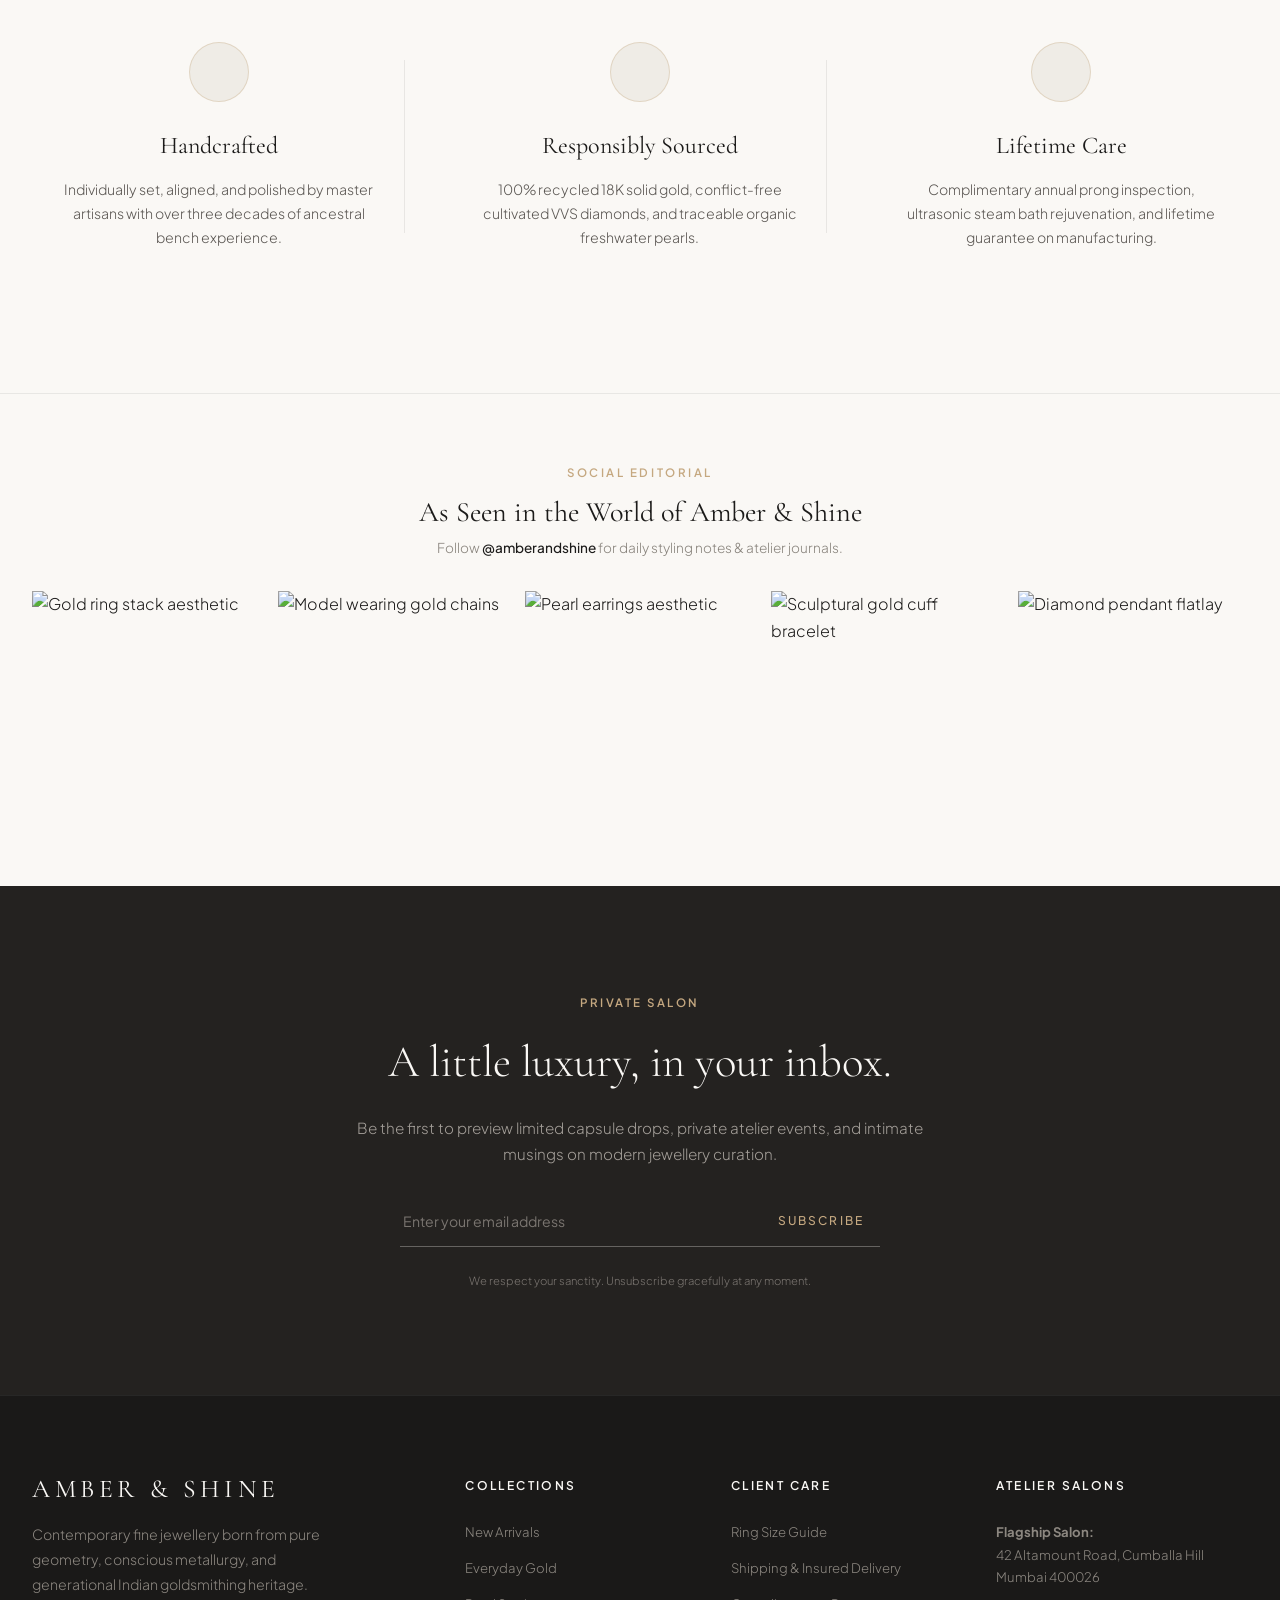
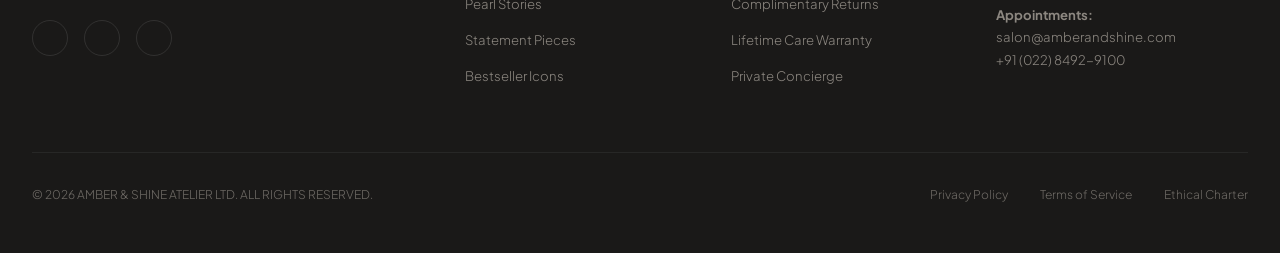
==== commit 3b08f3e7: "Update index.html" ====
--- a/index.html
+++ b/index.html
@@ -13,7 +13,7 @@
   <script src="https://unpkg.com/lucide@latest"></script>
 
   <!-- Stylesheet -->
-  <link rel="stylesheet" href="css/styles.css">
+  <link rel="stylesheet" href="styles.css">
 </head>
 <body>
 
--- a/styles.css
+++ b/styles.css
@@ -0,0 +1,2289 @@
+/* ==========================================================================
+   AMBER & SHINE FINE JEWELLERY - LUXURY EDITORIAL DESIGN SYSTEM
+   ========================================================================== */
+
+@import url('https://fonts.googleapis.com/css2?family=Cormorant+Garamond:ital,wght@0,300;0,400;0,500;0,600;1,300;1,400;1,500&family=Plus+Jakarta+Sans:wght@200;300;400;500;600&display=swap');
+
+:root {
+  /* Editorial Palette */
+  --bg-canvas: #FAF8F5;
+  --bg-canvas-alt: #F4EFEA;
+  --bg-card: #FFFFFF;
+  --bg-surface: #EFECE6;
+  --bg-warm-taupe: #E6E1D8;
+  --bg-subtle: #F9F7F3;
+  --bg-drawer: #FAF8F5;
+
+  /* Typography Colors */
+  --text-main: #1C1B1A;
+  --text-secondary: #5A5652;
+  --text-muted: #87827B;
+  --text-light: #B0AAA2;
+  --text-inverse: #FAF8F5;
+
+  /* Champagne Gold Accents */
+  --gold-champagne: #C5A880;
+  --gold-burnished: #B3956B;
+  --gold-deep: #9E7F53;
+  --gold-pale: #E2D2BC;
+  --gold-soft-bg: rgba(197, 168, 128, 0.12);
+
+  /* Hairlines & Borders */
+  --border-hairline: rgba(28, 27, 26, 0.08);
+  --border-light: rgba(28, 27, 26, 0.14);
+  --border-gold: rgba(197, 168, 128, 0.35);
+
+  /* Shadows (Ultra Subtle) */
+  --shadow-editorial: 0 16px 40px -16px rgba(28, 27, 26, 0.06);
+  --shadow-card: 0 4px 20px -2px rgba(28, 27, 26, 0.04);
+  --shadow-drawer: -12px 0 48px rgba(28, 27, 26, 0.08);
+  --shadow-modal: 0 24px 60px rgba(28, 27, 26, 0.12);
+
+  /* Fonts */
+  --font-serif: 'Cormorant Garamond', Georgia, serif;
+  --font-sans: 'Plus Jakarta Sans', -apple-system, BlinkMacSystemFont, 'Segoe UI', Roboto, sans-serif;
+
+  /* Radii & Transitions */
+  --radius-xs: 2px;
+  --radius-sm: 4px;
+  --radius-pill: 9999px;
+  --transition-smooth: all 0.4s cubic-bezier(0.16, 1, 0.3, 1);
+  --transition-fast: all 0.2s ease;
+  --transition-slow: all 0.7s cubic-bezier(0.16, 1, 0.3, 1);
+
+  /* Layout */
+  --container-max: 1380px;
+  --header-height: 80px;
+  --announcement-height: 38px;
+}
+
+/* Base Reset */
+*, *::before, *::after {
+  box-sizing: border-box;
+  margin: 0;
+  padding: 0;
+}
+
+html {
+  scroll-behavior: smooth;
+  font-size: 16px;
+  -webkit-font-smoothing: antialiased;
+  -moz-osx-font-smoothing: grayscale;
+}
+
+body {
+  background-color: var(--bg-canvas);
+  color: var(--text-main);
+  font-family: var(--font-sans);
+  font-weight: 300;
+  line-height: 1.65;
+  overflow-x: hidden;
+}
+
+img {
+  max-width: 100%;
+  height: auto;
+  display: block;
+}
+
+a {
+  color: inherit;
+  text-decoration: none;
+  transition: var(--transition-fast);
+}
+
+button, input, select, textarea {
+  font-family: inherit;
+  font-size: inherit;
+  color: inherit;
+  border: none;
+  background: none;
+  outline: none;
+}
+
+button {
+  cursor: pointer;
+}
+
+/* Typography Presets */
+.font-serif {
+  font-family: var(--font-serif);
+}
+
+.font-sans {
+  font-family: var(--font-sans);
+}
+
+.editorial-title-xl {
+  font-family: var(--font-serif);
+  font-size: clamp(2.5rem, 5.5vw, 4.75rem);
+  font-weight: 300;
+  line-height: 1.08;
+  letter-spacing: -0.015em;
+  color: var(--text-main);
+}
+
+.editorial-title-lg {
+  font-family: var(--font-serif);
+  font-size: clamp(2rem, 3.8vw, 3.25rem);
+  font-weight: 300;
+  line-height: 1.15;
+  letter-spacing: -0.01em;
+}
+
+.editorial-title-md {
+  font-family: var(--font-serif);
+  font-size: clamp(1.4rem, 2.2vw, 1.85rem);
+  font-weight: 400;
+  line-height: 1.25;
+}
+
+.eyebrow {
+  font-family: var(--font-sans);
+  font-size: 0.72rem;
+  font-weight: 600;
+  text-transform: uppercase;
+  letter-spacing: 0.22em;
+  color: var(--gold-champagne);
+  display: inline-block;
+  margin-bottom: 0.85rem;
+}
+
+.editorial-subhead {
+  font-size: 1.05rem;
+  font-weight: 300;
+  color: var(--text-secondary);
+  line-height: 1.7;
+}
+
+/* Layout Utilities */
+.container {
+  max-width: var(--container-max);
+  margin-left: auto;
+  margin-right: auto;
+  padding-left: 2rem;
+  padding-right: 2rem;
+}
+
+.section-spacing {
+  padding-top: clamp(4.5rem, 8vw, 8rem);
+  padding-bottom: clamp(4.5rem, 8vw, 8rem);
+}
+
+.section-spacing-sm {
+  padding-top: clamp(2.5rem, 5vw, 4.5rem);
+  padding-bottom: clamp(2.5rem, 5vw, 4.5rem);
+}
+
+/* ==========================================================================
+   BUTTONS & CTAS
+   ========================================================================== */
+
+.btn {
+  display: inline-flex;
+  align-items: center;
+  justify-content: center;
+  gap: 0.65rem;
+  font-size: 0.76rem;
+  font-weight: 500;
+  text-transform: uppercase;
+  letter-spacing: 0.18em;
+  padding: 1.05rem 2.25rem;
+  border-radius: var(--radius-xs);
+  transition: var(--transition-smooth);
+  position: relative;
+  overflow: hidden;
+  white-space: nowrap;
+}
+
+.btn-primary {
+  background-color: var(--text-main);
+  color: var(--text-inverse);
+  border: 1px solid var(--text-main);
+}
+
+.btn-primary:hover {
+  background-color: var(--gold-champagne);
+  border-color: var(--gold-champagne);
+  color: #FFFFFF;
+}
+
+.btn-outline {
+  background-color: transparent;
+  color: var(--text-main);
+  border: 1px solid var(--border-light);
+}
+
+.btn-outline:hover {
+  border-color: var(--text-main);
+  background-color: var(--text-main);
+  color: var(--text-inverse);
+}
+
+.btn-gold {
+  background-color: var(--gold-champagne);
+  color: #FFFFFF;
+  border: 1px solid var(--gold-champagne);
+}
+
+.btn-gold:hover {
+  background-color: var(--gold-burnished);
+  border-color: var(--gold-burnished);
+}
+
+.btn-text-link {
+  display: inline-flex;
+  align-items: center;
+  gap: 0.5rem;
+  font-size: 0.74rem;
+  font-weight: 500;
+  text-transform: uppercase;
+  letter-spacing: 0.16em;
+  color: var(--text-main);
+  padding-bottom: 3px;
+  border-bottom: 1px solid var(--text-main);
+  transition: var(--transition-fast);
+}
+
+.btn-text-link:hover {
+  color: var(--gold-champagne);
+  border-color: var(--gold-champagne);
+  gap: 0.8rem;
+}
+
+/* ==========================================================================
+   ANNOUNCEMENT BAR & HEADER
+   ========================================================================== */
+
+.announcement-bar {
+  background-color: #242220;
+  color: #FAF8F5;
+  font-size: 0.75rem;
+  font-weight: 400;
+  letter-spacing: 0.1em;
+  height: var(--announcement-height);
+  display: flex;
+  align-items: center;
+  justify-content: center;
+  position: relative;
+  z-index: 60;
+  padding: 0 1.5rem;
+  text-align: center;
+}
+
+.announcement-bar .gold-accent {
+  color: var(--gold-champagne);
+  margin-right: 0.4rem;
+}
+
+.site-header {
+  position: sticky;
+  top: 0;
+  z-index: 50;
+  background-color: rgba(250, 248, 245, 0.94);
+  border-bottom: 1px solid var(--border-hairline);
+  transition: background-color 0.3s ease, box-shadow 0.3s ease, padding 0.3s ease;
+  backdrop-filter: blur(14px);
+  -webkit-backdrop-filter: blur(14px);
+}
+
+.site-header.scrolled {
+  background-color: rgba(250, 248, 245, 0.98);
+  box-shadow: 0 4px 20px rgba(28, 27, 26, 0.04);
+}
+
+.header-inner {
+  height: var(--header-height);
+  display: flex;
+  align-items: center;
+  justify-content: space-between;
+}
+
+/* Brand Logo */
+.brand-logo {
+  display: flex;
+  flex-direction: column;
+  align-items: center;
+  text-align: center;
+}
+
+.brand-logo-text {
+  font-family: var(--font-serif);
+  font-size: clamp(1.4rem, 2.2vw, 1.85rem);
+  font-weight: 400;
+  letter-spacing: 0.18em;
+  color: var(--text-main);
+  text-transform: uppercase;
+  line-height: 1;
+  white-space: nowrap;
+}
+
+.brand-logo-sub {
+  font-size: 0.58rem;
+  font-weight: 400;
+  text-transform: uppercase;
+  letter-spacing: 0.32em;
+  color: var(--gold-burnished);
+  margin-top: 3px;
+}
+
+/* Nav Links */
+.header-nav {
+  display: flex;
+  align-items: center;
+  gap: 2.2rem;
+}
+
+.nav-link {
+  font-size: 0.78rem;
+  font-weight: 400;
+  text-transform: uppercase;
+  letter-spacing: 0.14em;
+  color: var(--text-main);
+  position: relative;
+  padding: 0.5rem 0;
+  transition: color 0.25s ease;
+}
+
+.nav-link::after {
+  content: '';
+  position: absolute;
+  bottom: 0;
+  left: 50%;
+  transform: translateX(-50%);
+  width: 0;
+  height: 1px;
+  background-color: var(--gold-champagne);
+  transition: width 0.3s ease;
+}
+
+.nav-link:hover {
+  color: var(--gold-champagne);
+}
+
+.nav-link:hover::after,
+.nav-link.active::after {
+  width: 100%;
+}
+
+.nav-link.active {
+  color: var(--text-main);
+  font-weight: 500;
+}
+
+/* Header Actions */
+.header-actions {
+  display: flex;
+  align-items: center;
+  gap: 1.35rem;
+}
+
+.action-btn {
+  position: relative;
+  display: flex;
+  align-items: center;
+  justify-content: center;
+  width: 40px;
+  height: 40px;
+  color: var(--text-main);
+  transition: color 0.2s ease, transform 0.2s ease;
+  border-radius: var(--radius-pill);
+}
+
+.action-btn:hover {
+  color: var(--gold-champagne);
+  transform: translateY(-1px);
+}
+
+.action-badge {
+  position: absolute;
+  top: 4px;
+  right: 4px;
+  background-color: var(--gold-champagne);
+  color: #FFFFFF;
+  font-size: 0.65rem;
+  font-weight: 600;
+  min-width: 17px;
+  height: 17px;
+  border-radius: 9999px;
+  display: flex;
+  align-items: center;
+  justify-content: center;
+  padding: 0 3px;
+  line-height: 1;
+}
+
+.mobile-menu-toggle {
+  display: none;
+  background: none;
+  border: none;
+  color: var(--text-main);
+  padding: 0.5rem;
+}
+
+/* ==========================================================================
+   HERO SECTION
+   ========================================================================== */
+
+.hero-section {
+  position: relative;
+  min-height: calc(100vh - var(--header-height) - var(--announcement-height));
+  display: flex;
+  align-items: center;
+  background-color: #EFECE6;
+  overflow: hidden;
+}
+
+.hero-bg-container {
+  position: absolute;
+  inset: 0;
+  z-index: 1;
+}
+
+.hero-bg-img {
+  width: 100%;
+  height: 100%;
+  object-fit: cover;
+  object-position: center 30%;
+  filter: brightness(0.92) contrast(0.98);
+  transform: scale(1.03);
+  animation: subtleZoom 20s infinite alternate ease-in-out;
+}
+
+@keyframes subtleZoom {
+  0% { transform: scale(1.0); }
+  100% { transform: scale(1.06); }
+}
+
+.hero-overlay {
+  position: absolute;
+  inset: 0;
+  background: linear-gradient(
+    90deg,
+    rgba(250, 248, 245, 0.92) 0%,
+    rgba(250, 248, 245, 0.7) 45%,
+    rgba(250, 248, 245, 0.2) 100%
+  );
+  z-index: 2;
+}
+
+.hero-content {
+  position: relative;
+  z-index: 3;
+  max-width: 640px;
+  padding: 4rem 0;
+}
+
+.hero-headline {
+  margin-top: 0.5rem;
+  margin-bottom: 1.4rem;
+}
+
+.hero-subtext {
+  font-size: 1.15rem;
+  font-weight: 300;
+  color: var(--text-secondary);
+  line-height: 1.6;
+  margin-bottom: 2.5rem;
+}
+
+.hero-ctas {
+  display: flex;
+  align-items: center;
+  gap: 1.25rem;
+  margin-bottom: 3.5rem;
+  flex-wrap: wrap;
+}
+
+.hero-pillars {
+  display: flex;
+  align-items: center;
+  gap: 2.2rem;
+  padding-top: 2rem;
+  border-top: 1px solid var(--border-hairline);
+}
+
+.hero-pillar-item {
+  display: flex;
+  align-items: center;
+  gap: 0.6rem;
+  font-size: 0.72rem;
+  text-transform: uppercase;
+  letter-spacing: 0.14em;
+  color: var(--text-secondary);
+}
+
+.hero-pillar-item svg {
+  color: var(--gold-champagne);
+}
+
+/* ==========================================================================
+   FEATURED COLLECTIONS CARDS
+   ========================================================================== */
+
+.collections-grid {
+  display: grid;
+  grid-template-columns: repeat(3, 1fr);
+  gap: 2rem;
+}
+
+.collection-card {
+  position: relative;
+  background-color: var(--bg-card);
+  border: 1px solid var(--border-hairline);
+  overflow: hidden;
+  display: flex;
+  flex-direction: column;
+  cursor: pointer;
+  group: pointer;
+  transition: transform 0.4s ease, box-shadow 0.4s ease;
+}
+
+.collection-card:hover {
+  transform: translateY(-5px);
+  box-shadow: var(--shadow-editorial);
+}
+
+.collection-img-wrap {
+  position: relative;
+  aspect-ratio: 4 / 5;
+  overflow: hidden;
+  background-color: var(--bg-surface);
+}
+
+.collection-img {
+  width: 100%;
+  height: 100%;
+  object-fit: cover;
+  transition: transform 0.8s cubic-bezier(0.16, 1, 0.3, 1);
+}
+
+.collection-card:hover .collection-img {
+  transform: scale(1.05);
+}
+
+.collection-card-body {
+  padding: 2rem 1.8rem;
+  background-color: var(--bg-card);
+  flex-grow: 1;
+  display: flex;
+  flex-direction: column;
+  justify-content: space-between;
+}
+
+.collection-title {
+  font-family: var(--font-serif);
+  font-size: 1.7rem;
+  font-weight: 400;
+  margin-bottom: 0.6rem;
+  color: var(--text-main);
+}
+
+.collection-desc {
+  font-size: 0.88rem;
+  color: var(--text-secondary);
+  line-height: 1.6;
+  margin-bottom: 1.5rem;
+}
+
+/* ==========================================================================
+   PRODUCT CARDS & GRIDS
+   ========================================================================== */
+
+.product-grid {
+  display: grid;
+  grid-template-columns: repeat(4, 1fr);
+  gap: 2rem;
+}
+
+.product-card {
+  background-color: var(--bg-card);
+  border: 1px solid var(--border-hairline);
+  position: relative;
+  display: flex;
+  flex-direction: column;
+  transition: box-shadow 0.35s ease, transform 0.35s ease;
+}
+
+.product-card:hover {
+  transform: translateY(-4px);
+  box-shadow: var(--shadow-card);
+}
+
+.product-card-media {
+  position: relative;
+  aspect-ratio: 1 / 1.15;
+  overflow: hidden;
+  background-color: #F8F6F2;
+  cursor: pointer;
+}
+
+.product-img-primary,
+.product-img-secondary {
+  position: absolute;
+  inset: 0;
+  width: 100%;
+  height: 100%;
+  object-fit: cover;
+  transition: opacity 0.6s cubic-bezier(0.16, 1, 0.3, 1), transform 0.6s cubic-bezier(0.16, 1, 0.3, 1);
+}
+
+.product-img-secondary {
+  opacity: 0;
+  transform: scale(1.02);
+}
+
+.product-card:hover .product-img-secondary {
+  opacity: 1;
+  transform: scale(1.0);
+}
+
+.product-card:hover .product-img-primary {
+  opacity: 0;
+}
+
+/* Badges */
+.product-badge {
+  position: absolute;
+  top: 1rem;
+  left: 1rem;
+  z-index: 3;
+  background-color: rgba(250, 248, 245, 0.92);
+  color: var(--text-main);
+  font-size: 0.65rem;
+  font-weight: 600;
+  text-transform: uppercase;
+  letter-spacing: 0.16em;
+  padding: 0.35rem 0.75rem;
+  border: 1px solid var(--border-hairline);
+  backdrop-filter: blur(8px);
+}
+
+/* Wishlist Heart Button */
+.product-wishlist-btn {
+  position: absolute;
+  top: 0.85rem;
+  right: 0.85rem;
+  z-index: 4;
+  width: 36px;
+  height: 36px;
+  border-radius: 50%;
+  background: rgba(255, 255, 255, 0.88);
+  border: 1px solid var(--border-hairline);
+  color: var(--text-main);
+  display: flex;
+  align-items: center;
+  justify-content: center;
+  transition: all 0.25s ease;
+  backdrop-filter: blur(6px);
+}
+
+.product-wishlist-btn:hover {
+  background: #FFFFFF;
+  color: #C0392B;
+  transform: scale(1.08);
+}
+
+.product-wishlist-btn.active {
+  color: #C0392B;
+  background: #FFFFFF;
+}
+
+.product-wishlist-btn.active svg {
+  fill: #C0392B;
+}
+
+/* Quick Add Overlay */
+.product-quick-add {
+  position: absolute;
+  bottom: 0;
+  left: 0;
+  right: 0;
+  z-index: 4;
+  padding: 0.85rem;
+  background: linear-gradient(to top, rgba(28, 27, 26, 0.12), transparent);
+  transform: translateY(100%);
+  opacity: 0;
+  transition: transform 0.35s cubic-bezier(0.16, 1, 0.3, 1), opacity 0.35s ease;
+}
+
+.product-card:hover .product-quick-add {
+  transform: translateY(0);
+  opacity: 1;
+}
+
+.product-quick-btn {
+  width: 100%;
+  background-color: rgba(250, 248, 245, 0.95);
+  color: var(--text-main);
+  border: 1px solid var(--border-hairline);
+  padding: 0.75rem;
+  font-size: 0.72rem;
+  font-weight: 500;
+  letter-spacing: 0.16em;
+  text-transform: uppercase;
+  backdrop-filter: blur(8px);
+  transition: background-color 0.25s ease, color 0.25s ease;
+}
+
+.product-quick-btn:hover {
+  background-color: var(--text-main);
+  color: var(--text-inverse);
+}
+
+/* Card Info */
+.product-card-info {
+  padding: 1.4rem 1.25rem 1.6rem;
+  display: flex;
+  flex-direction: column;
+  flex-grow: 1;
+}
+
+.product-category-sub {
+  font-size: 0.68rem;
+  text-transform: uppercase;
+  letter-spacing: 0.18em;
+  color: var(--gold-burnished);
+  margin-bottom: 0.4rem;
+}
+
+.product-name-link {
+  font-family: var(--font-serif);
+  font-size: 1.25rem;
+  font-weight: 400;
+  line-height: 1.3;
+  color: var(--text-main);
+  margin-bottom: 0.6rem;
+  transition: color 0.2s ease;
+}
+
+.product-name-link:hover {
+  color: var(--gold-champagne);
+}
+
+.product-price-row {
+  display: flex;
+  align-items: baseline;
+  gap: 0.65rem;
+  margin-top: auto;
+}
+
+.product-price {
+  font-size: 0.95rem;
+  font-weight: 500;
+  color: var(--text-main);
+  letter-spacing: 0.02em;
+}
+
+.product-old-price {
+  font-size: 0.82rem;
+  color: var(--text-muted);
+  text-decoration: line-through;
+}
+
+/* ==========================================================================
+   EDITORIAL STORYTELLING SECTION
+   ========================================================================== */
+
+.storytelling-section {
+  background-color: #F4EFEA;
+  position: relative;
+  overflow: hidden;
+}
+
+.storytelling-grid {
+  display: grid;
+  grid-template-columns: 1fr 1fr;
+  gap: 4.5rem;
+  align-items: center;
+}
+
+.storytelling-visual {
+  position: relative;
+}
+
+.storytelling-main-img {
+  width: 100%;
+  aspect-ratio: 4 / 5;
+  object-fit: cover;
+  border-radius: var(--radius-xs);
+  box-shadow: var(--shadow-editorial);
+}
+
+.storytelling-accent-card {
+  position: absolute;
+  bottom: -2rem;
+  right: -2rem;
+  width: 220px;
+  padding: 1.5rem;
+  background: rgba(250, 248, 245, 0.95);
+  backdrop-filter: blur(12px);
+  border: 1px solid var(--border-hairline);
+  box-shadow: var(--shadow-card);
+}
+
+.storytelling-accent-card p {
+  font-family: var(--font-serif);
+  font-style: italic;
+  font-size: 1.05rem;
+  color: var(--text-secondary);
+  line-height: 1.4;
+}
+
+.storytelling-accent-card span {
+  display: block;
+  font-size: 0.65rem;
+  text-transform: uppercase;
+  letter-spacing: 0.18em;
+  color: var(--gold-champagne);
+  margin-top: 0.6rem;
+}
+
+.storytelling-content {
+  padding-right: 1.5rem;
+}
+
+.storytelling-lead {
+  font-family: var(--font-serif);
+  font-size: 1.5rem;
+  font-weight: 300;
+  font-style: italic;
+  color: var(--gold-burnished);
+  margin-bottom: 1.5rem;
+  line-height: 1.4;
+}
+
+.storytelling-p {
+  font-size: 0.95rem;
+  color: var(--text-secondary);
+  line-height: 1.8;
+  margin-bottom: 1.5rem;
+}
+
+.storytelling-signature {
+  margin-top: 2rem;
+  padding-top: 1.5rem;
+  border-top: 1px solid var(--border-hairline);
+  display: flex;
+  align-items: center;
+  gap: 1.5rem;
+}
+
+.signature-text {
+  font-family: var(--font-serif);
+  font-size: 1.3rem;
+  font-style: italic;
+  color: var(--text-main);
+}
+
+/* ==========================================================================
+   CRAFTSMANSHIP PILLARS: "MADE TO BE REMEMBERED"
+   ========================================================================== */
+
+.pillars-section {
+  background-color: var(--bg-canvas);
+  border-top: 1px solid var(--border-hairline);
+  border-bottom: 1px solid var(--border-hairline);
+}
+
+.pillars-grid {
+  display: grid;
+  grid-template-columns: repeat(3, 1fr);
+  gap: 3rem;
+}
+
+.pillar-card {
+  text-align: center;
+  padding: 2.5rem 1.5rem;
+  position: relative;
+}
+
+.pillar-card:not(:last-child)::after {
+  content: '';
+  position: absolute;
+  right: 0;
+  top: 20%;
+  height: 60%;
+  width: 1px;
+  background-color: var(--border-hairline);
+}
+
+.pillar-icon-box {
+  width: 60px;
+  height: 60px;
+  margin: 0 auto 1.5rem;
+  display: flex;
+  align-items: center;
+  justify-content: center;
+  border-radius: 50%;
+  background-color: var(--bg-surface);
+  color: var(--gold-champagne);
+  border: 1px solid var(--border-gold);
+}
+
+.pillar-title {
+  font-family: var(--font-serif);
+  font-size: 1.5rem;
+  font-weight: 400;
+  margin-bottom: 0.8rem;
+  color: var(--text-main);
+}
+
+.pillar-text {
+  font-size: 0.88rem;
+  color: var(--text-secondary);
+  line-height: 1.7;
+}
+
+/* ==========================================================================
+   INSTAGRAM VISUAL GALLERY
+   ========================================================================== */
+
+.insta-gallery-grid {
+  display: grid;
+  grid-template-columns: repeat(5, 1fr);
+  gap: 1rem;
+}
+
+.insta-item {
+  position: relative;
+  aspect-ratio: 1 / 1;
+  overflow: hidden;
+  cursor: pointer;
+}
+
+.insta-item img {
+  width: 100%;
+  height: 100%;
+  object-fit: cover;
+  transition: transform 0.6s cubic-bezier(0.16, 1, 0.3, 1);
+}
+
+.insta-item:hover img {
+  transform: scale(1.08);
+}
+
+.insta-overlay {
+  position: absolute;
+  inset: 0;
+  background-color: rgba(28, 27, 26, 0.4);
+  display: flex;
+  align-items: center;
+  justify-content: center;
+  color: #FFFFFF;
+  opacity: 0;
+  transition: opacity 0.3s ease;
+}
+
+.insta-item:hover .insta-overlay {
+  opacity: 1;
+}
+
+/* ==========================================================================
+   NEWSLETTER SECTION
+   ========================================================================== */
+
+.newsletter-section {
+  background-color: #242220;
+  color: #FAF8F5;
+  text-align: center;
+  position: relative;
+  overflow: hidden;
+}
+
+.newsletter-box {
+  max-width: 620px;
+  margin: 0 auto;
+}
+
+.newsletter-title {
+  font-family: var(--font-serif);
+  font-size: clamp(2rem, 3.5vw, 3rem);
+  font-weight: 300;
+  color: #FAF8F5;
+  margin-bottom: 1rem;
+}
+
+.newsletter-sub {
+  font-size: 0.95rem;
+  color: #A39E98;
+  line-height: 1.7;
+  margin-bottom: 2.2rem;
+}
+
+.newsletter-form {
+  display: flex;
+  align-items: center;
+  max-width: 480px;
+  margin: 0 auto 1.2rem;
+  border-bottom: 1px solid rgba(250, 248, 245, 0.3);
+  padding-bottom: 0.4rem;
+  transition: border-color 0.3s ease;
+}
+
+.newsletter-form:focus-within {
+  border-color: var(--gold-champagne);
+}
+
+.newsletter-input {
+  flex-grow: 1;
+  background: transparent;
+  color: #FAF8F5;
+  font-size: 0.88rem;
+  padding: 0.6rem 0.2rem;
+}
+
+.newsletter-input::placeholder {
+  color: #7A7570;
+}
+
+.newsletter-btn {
+  color: var(--gold-champagne);
+  font-size: 0.75rem;
+  font-weight: 500;
+  text-transform: uppercase;
+  letter-spacing: 0.18em;
+  padding: 0.6rem 1rem;
+  transition: color 0.2s ease, transform 0.2s ease;
+}
+
+.newsletter-btn:hover {
+  color: #FFFFFF;
+  transform: translateX(2px);
+}
+
+.newsletter-privacy {
+  font-size: 0.7rem;
+  color: #7A7570;
+}
+
+/* ==========================================================================
+   FOOTER
+   ========================================================================== */
+
+.site-footer {
+  background-color: #1A1918;
+  color: #A39E98;
+  border-top: 1px solid rgba(255, 255, 255, 0.06);
+  padding-top: 5rem;
+  padding-bottom: 3rem;
+  font-size: 0.85rem;
+}
+
+.footer-grid {
+  display: grid;
+  grid-template-columns: 1.8fr 1fr 1fr 1.2fr;
+  gap: 3.5rem;
+  margin-bottom: 4rem;
+}
+
+.footer-brand-p {
+  font-size: 0.88rem;
+  line-height: 1.75;
+  margin-top: 1.2rem;
+  margin-bottom: 1.5rem;
+  color: #8C8780;
+  max-width: 320px;
+}
+
+.footer-social-links {
+  display: flex;
+  gap: 1rem;
+}
+
+.footer-social-link {
+  width: 36px;
+  height: 36px;
+  border-radius: 50%;
+  border: 1px solid rgba(255, 255, 255, 0.1);
+  display: flex;
+  align-items: center;
+  justify-content: center;
+  color: #C5A880;
+  transition: all 0.25s ease;
+}
+
+.footer-social-link:hover {
+  background: var(--gold-champagne);
+  border-color: var(--gold-champagne);
+  color: #1A1918;
+  transform: translateY(-2px);
+}
+
+.footer-heading {
+  font-family: var(--font-sans);
+  font-size: 0.75rem;
+  font-weight: 600;
+  text-transform: uppercase;
+  letter-spacing: 0.2em;
+  color: #FAF8F5;
+  margin-bottom: 1.6rem;
+}
+
+.footer-links-list {
+  list-style: none;
+  display: flex;
+  flex-direction: column;
+  gap: 0.85rem;
+}
+
+.footer-links-list a {
+  color: #8C8780;
+  font-size: 0.82rem;
+  transition: color 0.2s ease;
+}
+
+.footer-links-list a:hover {
+  color: var(--gold-champagne);
+}
+
+.footer-bottom {
+  padding-top: 2rem;
+  border-top: 1px solid rgba(255, 255, 255, 0.06);
+  display: flex;
+  align-items: center;
+  justify-content: space-between;
+  flex-wrap: wrap;
+  gap: 1.5rem;
+  font-size: 0.75rem;
+  color: #6E6A65;
+}
+
+.footer-bottom-links {
+  display: flex;
+  gap: 2rem;
+}
+
+/* ==========================================================================
+   PRODUCT DETAIL PAGE (PDP) VIEW
+   ========================================================================== */
+
+.pdp-section {
+  padding-top: 2.5rem;
+  padding-bottom: 5rem;
+}
+
+.breadcrumbs {
+  display: flex;
+  align-items: center;
+  gap: 0.6rem;
+  font-size: 0.75rem;
+  color: var(--text-muted);
+  margin-bottom: 2rem;
+  text-transform: uppercase;
+  letter-spacing: 0.12em;
+}
+
+.breadcrumbs a {
+  color: var(--text-secondary);
+}
+
+.breadcrumbs a:hover {
+  color: var(--gold-champagne);
+}
+
+.pdp-grid {
+  display: grid;
+  grid-template-columns: 1.15fr 1fr;
+  gap: 4.5rem;
+}
+
+/* PDP Gallery */
+.pdp-gallery-wrap {
+  position: sticky;
+  top: 100px;
+  display: flex;
+  gap: 1.5rem;
+}
+
+.pdp-thumbnails {
+  display: flex;
+  flex-direction: column;
+  gap: 1rem;
+  width: 90px;
+  flex-shrink: 0;
+}
+
+.pdp-thumb {
+  aspect-ratio: 1 / 1.15;
+  border: 1px solid var(--border-hairline);
+  background: #F9F7F3;
+  cursor: pointer;
+  overflow: hidden;
+  transition: border-color 0.2s ease;
+}
+
+.pdp-thumb.active {
+  border-color: var(--gold-champagne);
+  box-shadow: 0 0 0 1px var(--gold-champagne);
+}
+
+.pdp-thumb img {
+  width: 100%;
+  height: 100%;
+  object-fit: cover;
+}
+
+.pdp-main-image-box {
+  flex-grow: 1;
+  position: relative;
+  aspect-ratio: 1 / 1.22;
+  background-color: #F8F6F2;
+  border: 1px solid var(--border-hairline);
+  overflow: hidden;
+  cursor: zoom-in;
+}
+
+.pdp-main-image {
+  width: 100%;
+  height: 100%;
+  object-fit: cover;
+  transition: transform 0.6s cubic-bezier(0.16, 1, 0.3, 1);
+}
+
+.pdp-main-image-box:hover .pdp-main-image {
+  transform: scale(1.08);
+}
+
+/* PDP Information */
+.pdp-info {
+  display: flex;
+  flex-direction: column;
+}
+
+.pdp-collection-tag {
+  font-size: 0.72rem;
+  text-transform: uppercase;
+  letter-spacing: 0.2em;
+  color: var(--gold-burnished);
+  font-weight: 500;
+  margin-bottom: 0.5rem;
+}
+
+.pdp-title {
+  font-family: var(--font-serif);
+  font-size: clamp(2rem, 3.2vw, 2.75rem);
+  font-weight: 400;
+  line-height: 1.15;
+  margin-bottom: 0.75rem;
+}
+
+.pdp-rating-row {
+  display: flex;
+  align-items: center;
+  gap: 0.8rem;
+  margin-bottom: 1.5rem;
+  font-size: 0.82rem;
+  color: var(--text-secondary);
+}
+
+.stars-icon {
+  display: flex;
+  color: #D4AF37;
+  gap: 2px;
+}
+
+.pdp-price-box {
+  padding: 1.25rem 0;
+  border-top: 1px solid var(--border-hairline);
+  border-bottom: 1px solid var(--border-hairline);
+  margin-bottom: 1.8rem;
+  display: flex;
+  align-items: baseline;
+  gap: 1rem;
+}
+
+.pdp-current-price {
+  font-size: 1.75rem;
+  font-weight: 500;
+  color: var(--text-main);
+  letter-spacing: 0.02em;
+}
+
+.pdp-tax-note {
+  font-size: 0.75rem;
+  color: var(--text-muted);
+}
+
+.pdp-description-text {
+  font-size: 0.95rem;
+  color: var(--text-secondary);
+  line-height: 1.75;
+  margin-bottom: 2rem;
+}
+
+/* Metal Selection */
+.pdp-option-group {
+  margin-bottom: 1.8rem;
+}
+
+.pdp-option-label {
+  display: flex;
+  justify-content: space-between;
+  align-items: center;
+  font-size: 0.75rem;
+  text-transform: uppercase;
+  letter-spacing: 0.16em;
+  color: var(--text-main);
+  font-weight: 500;
+  margin-bottom: 0.75rem;
+}
+
+.metal-swatches {
+  display: flex;
+  gap: 0.85rem;
+}
+
+.metal-swatch-btn {
+  display: flex;
+  align-items: center;
+  gap: 0.6rem;
+  padding: 0.6rem 1rem;
+  border: 1px solid var(--border-light);
+  border-radius: var(--radius-xs);
+  font-size: 0.78rem;
+  cursor: pointer;
+  transition: var(--transition-fast);
+}
+
+.swatch-circle {
+  width: 14px;
+  height: 14px;
+  border-radius: 50%;
+  display: inline-block;
+  border: 1px solid rgba(0,0,0,0.1);
+}
+
+.swatch-yellow-gold { background: #ECC77D; }
+.swatch-rose-gold { background: #E7B098; }
+.swatch-white-gold { background: #E4E4E6; }
+
+.metal-swatch-btn.active {
+  border-color: var(--text-main);
+  background-color: var(--bg-card);
+  box-shadow: 0 2px 8px rgba(0,0,0,0.05);
+  font-weight: 500;
+}
+
+/* Size Selection */
+.size-options {
+  display: flex;
+  flex-wrap: wrap;
+  gap: 0.6rem;
+}
+
+.size-pill-btn {
+  padding: 0.65rem 1.15rem;
+  border: 1px solid var(--border-light);
+  border-radius: var(--radius-xs);
+  font-size: 0.78rem;
+  cursor: pointer;
+  transition: var(--transition-fast);
+  background-color: var(--bg-card);
+}
+
+.size-pill-btn.active {
+  border-color: var(--text-main);
+  background-color: var(--text-main);
+  color: var(--text-inverse);
+}
+
+.size-guide-trigger {
+  font-size: 0.72rem;
+  text-transform: uppercase;
+  letter-spacing: 0.14em;
+  color: var(--gold-burnished);
+  text-decoration: underline;
+  cursor: pointer;
+}
+
+/* Quantity and Add to Bag */
+.pdp-action-row {
+  display: flex;
+  gap: 1rem;
+  margin-bottom: 2rem;
+  align-items: stretch;
+}
+
+.quantity-stepper {
+  display: flex;
+  align-items: center;
+  border: 1px solid var(--border-light);
+  border-radius: var(--radius-xs);
+  background-color: var(--bg-card);
+  width: 120px;
+  justify-content: space-between;
+  padding: 0 0.5rem;
+}
+
+.quantity-stepper button {
+  width: 32px;
+  height: 48px;
+  display: flex;
+  align-items: center;
+  justify-content: center;
+  color: var(--text-main);
+  font-size: 1.1rem;
+  transition: color 0.2s ease;
+}
+
+.quantity-stepper button:hover {
+  color: var(--gold-champagne);
+}
+
+.quantity-stepper span {
+  font-size: 0.9rem;
+  font-weight: 500;
+}
+
+.pdp-add-btn {
+  flex-grow: 1;
+  padding: 1.1rem 2rem;
+  font-size: 0.8rem;
+  letter-spacing: 0.2em;
+}
+
+.pdp-wishlist-btn {
+  width: 52px;
+  height: 52px;
+  border: 1px solid var(--border-light);
+  border-radius: var(--radius-xs);
+  display: flex;
+  align-items: center;
+  justify-content: center;
+  color: var(--text-main);
+  transition: var(--transition-fast);
+}
+
+.pdp-wishlist-btn:hover {
+  border-color: var(--text-main);
+}
+
+.pdp-wishlist-btn.active {
+  color: #C0392B;
+  border-color: #C0392B;
+}
+
+.pdp-wishlist-btn.active svg {
+  fill: #C0392B;
+}
+
+/* Delivery / Pincode Checker */
+.pincode-checker-box {
+  background-color: var(--bg-surface);
+  border: 1px solid var(--border-hairline);
+  padding: 1.4rem;
+  margin-bottom: 2.2rem;
+  border-radius: var(--radius-xs);
+}
+
+.pincode-header {
+  display: flex;
+  align-items: center;
+  gap: 0.6rem;
+  font-size: 0.78rem;
+  font-weight: 500;
+  text-transform: uppercase;
+  letter-spacing: 0.14em;
+  margin-bottom: 0.85rem;
+}
+
+.pincode-input-wrap {
+  display: flex;
+  gap: 0.65rem;
+  margin-bottom: 0.6rem;
+}
+
+.pincode-input {
+  background: var(--bg-card);
+  border: 1px solid var(--border-light);
+  border-radius: var(--radius-xs);
+  padding: 0.65rem 1rem;
+  font-size: 0.85rem;
+  flex-grow: 1;
+  letter-spacing: 0.05em;
+}
+
+.pincode-btn {
+  background-color: var(--text-main);
+  color: var(--text-inverse);
+  padding: 0.65rem 1.25rem;
+  font-size: 0.72rem;
+  font-weight: 500;
+  text-transform: uppercase;
+  letter-spacing: 0.15em;
+  border-radius: var(--radius-xs);
+  transition: background-color 0.2s ease;
+}
+
+.pincode-btn:hover {
+  background-color: var(--gold-champagne);
+}
+
+.pincode-result {
+  font-size: 0.8rem;
+  color: var(--text-secondary);
+  line-height: 1.5;
+  margin-top: 0.5rem;
+  display: none;
+}
+
+/* Accordion Component */
+.editorial-accordions {
+  border-top: 1px solid var(--border-hairline);
+}
+
+.accordion-item {
+  border-bottom: 1px solid var(--border-hairline);
+}
+
+.accordion-header {
+  width: 100%;
+  display: flex;
+  align-items: center;
+  justify-content: space-between;
+  padding: 1.25rem 0;
+  font-family: var(--font-serif);
+  font-size: 1.25rem;
+  font-weight: 400;
+  color: var(--text-main);
+  cursor: pointer;
+  text-align: left;
+}
+
+.accordion-icon {
+  width: 18px;
+  height: 18px;
+  transition: transform 0.3s ease;
+  color: var(--gold-burnished);
+}
+
+.accordion-item.open .accordion-icon {
+  transform: rotate(180deg);
+}
+
+.accordion-body {
+  max-height: 0;
+  overflow: hidden;
+  transition: max-height 0.4s cubic-bezier(0.16, 1, 0.3, 1), opacity 0.3s ease;
+  opacity: 0;
+}
+
+.accordion-item.open .accordion-body {
+  max-height: 400px;
+  opacity: 1;
+  padding-bottom: 1.25rem;
+}
+
+.accordion-content-text {
+  font-size: 0.88rem;
+  color: var(--text-secondary);
+  line-height: 1.7;
+}
+
+.spec-list {
+  list-style: none;
+  display: grid;
+  grid-template-columns: 1fr 1fr;
+  gap: 0.8rem;
+  margin-top: 0.6rem;
+}
+
+.spec-item {
+  display: flex;
+  flex-direction: column;
+}
+
+.spec-label {
+  font-size: 0.68rem;
+  text-transform: uppercase;
+  letter-spacing: 0.15em;
+  color: var(--text-muted);
+}
+
+.spec-val {
+  font-size: 0.85rem;
+  font-weight: 500;
+  color: var(--text-main);
+}
+
+/* ==========================================================================
+   CART & WISHLIST DRAWERS
+   ========================================================================== */
+
+.drawer-backdrop {
+  position: fixed;
+  inset: 0;
+  background-color: rgba(28, 27, 26, 0.45);
+  backdrop-filter: blur(4px);
+  z-index: 100;
+  opacity: 0;
+  visibility: hidden;
+  transition: opacity 0.4s ease, visibility 0.4s ease;
+}
+
+.drawer-backdrop.open {
+  opacity: 1;
+  visibility: visible;
+}
+
+.cart-drawer,
+.wishlist-drawer {
+  position: fixed;
+  top: 0;
+  right: 0;
+  bottom: 0;
+  width: 100%;
+  max-width: 460px;
+  background-color: var(--bg-drawer);
+  z-index: 101;
+  display: flex;
+  flex-direction: column;
+  box-shadow: var(--shadow-drawer);
+  transform: translateX(100%);
+  transition: transform 0.45s cubic-bezier(0.16, 1, 0.3, 1);
+}
+
+.cart-drawer.open,
+.wishlist-drawer.open {
+  transform: translateX(0);
+}
+
+.drawer-header {
+  padding: 1.5rem 2rem;
+  display: flex;
+  align-items: center;
+  justify-content: space-between;
+  border-bottom: 1px solid var(--border-hairline);
+}
+
+.drawer-title {
+  font-family: var(--font-serif);
+  font-size: 1.6rem;
+  font-weight: 400;
+}
+
+.drawer-close-btn {
+  width: 36px;
+  height: 36px;
+  display: flex;
+  align-items: center;
+  justify-content: center;
+  border-radius: 50%;
+  color: var(--text-main);
+  transition: background-color 0.2s ease;
+}
+
+.drawer-close-btn:hover {
+  background-color: var(--bg-surface);
+}
+
+/* Shipping Progress Bar */
+.shipping-bar-wrap {
+  background-color: var(--bg-surface);
+  padding: 1rem 2rem;
+  border-bottom: 1px solid var(--border-hairline);
+  font-size: 0.78rem;
+}
+
+.shipping-bar-text {
+  color: var(--text-main);
+  margin-bottom: 0.5rem;
+}
+
+.shipping-progress-track {
+  height: 4px;
+  width: 100%;
+  background-color: rgba(28, 27, 26, 0.1);
+  border-radius: 9999px;
+  overflow: hidden;
+}
+
+.shipping-progress-fill {
+  height: 100%;
+  background-color: var(--gold-champagne);
+  width: 0%;
+  transition: width 0.4s ease;
+}
+
+/* Drawer Items List */
+.drawer-items-list {
+  flex-grow: 1;
+  overflow-y: auto;
+  padding: 1.5rem 2rem;
+  display: flex;
+  flex-direction: column;
+  gap: 1.5rem;
+}
+
+.drawer-item {
+  display: flex;
+  gap: 1.25rem;
+  padding-bottom: 1.5rem;
+  border-bottom: 1px solid var(--border-hairline);
+}
+
+.drawer-item-img {
+  width: 80px;
+  height: 96px;
+  object-fit: cover;
+  background-color: #F8F6F2;
+  border: 1px solid var(--border-hairline);
+  flex-shrink: 0;
+}
+
+.drawer-item-info {
+  flex-grow: 1;
+  display: flex;
+  flex-direction: column;
+  justify-content: space-between;
+}
+
+.drawer-item-title {
+  font-family: var(--font-serif);
+  font-size: 1.1rem;
+  font-weight: 400;
+  line-height: 1.3;
+  color: var(--text-main);
+}
+
+.drawer-item-meta {
+  font-size: 0.72rem;
+  color: var(--text-muted);
+  margin-top: 0.2rem;
+}
+
+.drawer-item-price {
+  font-size: 0.88rem;
+  font-weight: 500;
+  color: var(--text-main);
+  margin-top: 0.4rem;
+}
+
+.drawer-item-controls {
+  display: flex;
+  align-items: center;
+  justify-content: space-between;
+  margin-top: 0.6rem;
+}
+
+.mini-stepper {
+  display: flex;
+  align-items: center;
+  border: 1px solid var(--border-light);
+  border-radius: var(--radius-xs);
+  padding: 0 0.35rem;
+}
+
+.mini-stepper button {
+  width: 22px;
+  height: 26px;
+  display: flex;
+  align-items: center;
+  justify-content: center;
+  font-size: 0.9rem;
+}
+
+.mini-stepper span {
+  font-size: 0.78rem;
+  padding: 0 0.4rem;
+}
+
+.item-remove-btn {
+  font-size: 0.7rem;
+  text-transform: uppercase;
+  letter-spacing: 0.14em;
+  color: var(--text-muted);
+  text-decoration: underline;
+  transition: color 0.2s ease;
+}
+
+.item-remove-btn:hover {
+  color: #C0392B;
+}
+
+/* Empty Drawer State */
+.drawer-empty-state {
+  margin: auto;
+  text-align: center;
+  padding: 3rem 1rem;
+}
+
+.drawer-empty-state svg {
+  color: var(--gold-pale);
+  margin-bottom: 1.2rem;
+}
+
+.drawer-empty-state h3 {
+  font-family: var(--font-serif);
+  font-size: 1.5rem;
+  font-weight: 400;
+  margin-bottom: 0.5rem;
+}
+
+.drawer-empty-state p {
+  font-size: 0.85rem;
+  color: var(--text-muted);
+  margin-bottom: 1.5rem;
+}
+
+/* Drawer Footer */
+.drawer-footer {
+  padding: 1.5rem 2rem;
+  border-top: 1px solid var(--border-hairline);
+  background-color: var(--bg-canvas);
+}
+
+.drawer-subtotal-row {
+  display: flex;
+  justify-content: space-between;
+  align-items: baseline;
+  font-size: 1rem;
+  margin-bottom: 0.5rem;
+}
+
+.drawer-subtotal-row span:last-child {
+  font-size: 1.25rem;
+  font-weight: 500;
+}
+
+.drawer-shipping-note {
+  font-size: 0.72rem;
+  color: var(--text-muted);
+  margin-bottom: 1.2rem;
+}
+
+.drawer-checkout-btn {
+  width: 100%;
+}
+
+/* ==========================================================================
+   SEARCH MODAL
+   ========================================================================== */
+
+.search-modal {
+  position: fixed;
+  inset: 0;
+  z-index: 110;
+  background-color: rgba(250, 248, 245, 0.98);
+  backdrop-filter: blur(20px);
+  display: flex;
+  flex-direction: column;
+  opacity: 0;
+  visibility: hidden;
+  transition: opacity 0.3s ease, visibility 0.3s ease;
+  overflow-y: auto;
+}
+
+.search-modal.open {
+  opacity: 1;
+  visibility: visible;
+}
+
+.search-modal-header {
+  padding: 2rem 2.5rem;
+  display: flex;
+  justify-content: flex-end;
+}
+
+.search-modal-content {
+  max-width: 880px;
+  width: 100%;
+  margin: 0 auto;
+  padding: 0 2rem 5rem;
+}
+
+.search-bar-wrap {
+  position: relative;
+  border-bottom: 2px solid var(--text-main);
+  margin-bottom: 2.5rem;
+}
+
+.search-large-input {
+  width: 100%;
+  font-family: var(--font-serif);
+  font-size: clamp(1.8rem, 3.5vw, 2.75rem);
+  color: var(--text-main);
+  padding: 0.8rem 3rem 0.8rem 0;
+  font-weight: 300;
+}
+
+.search-large-input::placeholder {
+  color: var(--text-light);
+}
+
+.search-clear-btn {
+  position: absolute;
+  right: 0;
+  top: 50%;
+  transform: translateY(-50%);
+  color: var(--text-muted);
+  padding: 0.5rem;
+}
+
+.search-tags {
+  display: flex;
+  align-items: center;
+  gap: 0.8rem;
+  flex-wrap: wrap;
+  margin-bottom: 3rem;
+}
+
+.search-tags-label {
+  font-size: 0.75rem;
+  text-transform: uppercase;
+  letter-spacing: 0.16em;
+  color: var(--text-muted);
+}
+
+.search-tag {
+  background-color: var(--bg-surface);
+  border: 1px solid var(--border-hairline);
+  font-size: 0.75rem;
+  padding: 0.4rem 0.85rem;
+  border-radius: var(--radius-pill);
+  cursor: pointer;
+  transition: all 0.2s ease;
+}
+
+.search-tag:hover {
+  background-color: var(--text-main);
+  color: var(--text-inverse);
+}
+
+.search-results-grid {
+  display: grid;
+  grid-template-columns: repeat(3, 1fr);
+  gap: 2rem;
+}
+
+/* ==========================================================================
+   SIZE GUIDE MODAL
+   ========================================================================== */
+
+.size-guide-modal {
+  position: fixed;
+  inset: 0;
+  z-index: 120;
+  background-color: rgba(28, 27, 26, 0.6);
+  backdrop-filter: blur(6px);
+  display: flex;
+  align-items: center;
+  justify-content: center;
+  opacity: 0;
+  visibility: hidden;
+  transition: opacity 0.3s ease, visibility 0.3s ease;
+  padding: 1.5rem;
+}
+
+.size-guide-modal.open {
+  opacity: 1;
+  visibility: visible;
+}
+
+.size-guide-card {
+  background: var(--bg-card);
+  max-width: 620px;
+  width: 100%;
+  padding: 2.5rem;
+  border-radius: var(--radius-xs);
+  box-shadow: var(--shadow-modal);
+  position: relative;
+}
+
+.size-guide-close {
+  position: absolute;
+  top: 1.5rem;
+  right: 1.5rem;
+}
+
+.size-guide-table {
+  width: 100%;
+  border-collapse: collapse;
+  margin-top: 1.5rem;
+  font-size: 0.85rem;
+}
+
+.size-guide-table th,
+.size-guide-table td {
+  padding: 0.85rem 1rem;
+  text-align: left;
+  border-bottom: 1px solid var(--border-hairline);
+}
+
+.size-guide-table th {
+  font-size: 0.72rem;
+  text-transform: uppercase;
+  letter-spacing: 0.16em;
+  color: var(--gold-burnished);
+  background-color: var(--bg-surface);
+}
+
+/* ==========================================================================
+   MOBILE NAV DRAWER
+   ========================================================================== */
+
+.mobile-nav-drawer {
+  position: fixed;
+  top: 0;
+  left: 0;
+  bottom: 0;
+  width: 85%;
+  max-width: 360px;
+  background-color: var(--bg-drawer);
+  z-index: 105;
+  box-shadow: 12px 0 48px rgba(28, 27, 26, 0.1);
+  transform: translateX(-100%);
+  transition: transform 0.4s cubic-bezier(0.16, 1, 0.3, 1);
+  display: flex;
+  flex-direction: column;
+  padding: 2rem;
+}
+
+.mobile-nav-drawer.open {
+  transform: translateX(0);
+}
+
+.mobile-nav-header {
+  display: flex;
+  justify-content: space-between;
+  align-items: center;
+  margin-bottom: 2.5rem;
+  padding-bottom: 1rem;
+  border-bottom: 1px solid var(--border-hairline);
+}
+
+.mobile-nav-links {
+  display: flex;
+  flex-direction: column;
+  gap: 1.5rem;
+  margin-bottom: auto;
+}
+
+.mobile-nav-link {
+  font-family: var(--font-serif);
+  font-size: 1.6rem;
+  color: var(--text-main);
+  transition: color 0.2s ease;
+}
+
+.mobile-nav-link:hover {
+  color: var(--gold-champagne);
+}
+
+/* ==========================================================================
+   TOAST NOTIFICATIONS
+   ========================================================================== */
+
+.toast-container {
+  position: fixed;
+  bottom: 2rem;
+  right: 2rem;
+  z-index: 200;
+  display: flex;
+  flex-direction: column;
+  gap: 0.8rem;
+  pointer-events: none;
+}
+
+.toast {
+  background-color: var(--text-main);
+  color: var(--text-inverse);
+  padding: 1rem 1.6rem;
+  border-radius: var(--radius-xs);
+  box-shadow: var(--shadow-modal);
+  display: flex;
+  align-items: center;
+  gap: 0.8rem;
+  font-size: 0.82rem;
+  letter-spacing: 0.04em;
+  transform: translateY(20px);
+  opacity: 0;
+  transition: transform 0.3s cubic-bezier(0.16, 1, 0.3, 1), opacity 0.3s ease;
+  pointer-events: auto;
+  border-left: 3px solid var(--gold-champagne);
+}
+
+.toast.show {
+  transform: translateY(0);
+  opacity: 1;
+}
+
+/* ==========================================================================
+   VIEW SWITCHER UTILITIES
+   ========================================================================== */
+
+.view-section {
+  display: none;
+  animation: fadeIn 0.4s ease forwards;
+}
+
+.view-section.active {
+  display: block;
+}
+
+@keyframes fadeIn {
+  from { opacity: 0; transform: translateY(8px); }
+  to { opacity: 1; transform: translateY(0); }
+}
+
+/* Section Header (Centered Editorial) */
+.section-header-centered {
+  text-align: center;
+  max-width: 680px;
+  margin: 0 auto 3.5rem;
+}
+
+.section-header-centered .editorial-subhead {
+  margin-top: 0.75rem;
+}
+
+/* Filter Bar in Shop View */
+.shop-filter-bar {
+  display: flex;
+  align-items: center;
+  justify-content: space-between;
+  padding: 1.5rem 0;
+  border-top: 1px solid var(--border-hairline);
+  border-bottom: 1px solid var(--border-hairline);
+  margin-bottom: 3.5rem;
+  flex-wrap: wrap;
+  gap: 1.5rem;
+}
+
+.filter-pills {
+  display: flex;
+  gap: 0.6rem;
+  flex-wrap: wrap;
+}
+
+.filter-pill {
+  padding: 0.5rem 1.1rem;
+  font-size: 0.72rem;
+  text-transform: uppercase;
+  letter-spacing: 0.14em;
+  border: 1px solid var(--border-hairline);
+  background: var(--bg-card);
+  cursor: pointer;
+  transition: var(--transition-fast);
+}
+
+.filter-pill.active {
+  background-color: var(--text-main);
+  color: var(--text-inverse);
+  border-color: var(--text-main);
+}
+
+/* ==========================================================================
+   RESPONSIVE DESIGN (MEDIA QUERIES)
+   ========================================================================== */
+
+@media (max-width: 1200px) {
+  .product-grid {
+    grid-template-columns: repeat(3, 1fr);
+  }
+  .collections-grid {
+    gap: 1.5rem;
+  }
+}
+
+@media (max-width: 992px) {
+  .header-nav {
+    display: none;
+  }
+  .mobile-menu-toggle {
+    display: block;
+  }
+  .collections-grid {
+    grid-template-columns: 1fr;
+    max-width: 580px;
+    margin: 0 auto;
+  }
+  .product-grid {
+    grid-template-columns: repeat(2, 1fr);
+    gap: 1.5rem;
+  }
+  .storytelling-grid {
+    grid-template-columns: 1fr;
+    gap: 3.5rem;
+  }
+  .storytelling-accent-card {
+    right: 1rem;
+    bottom: 1rem;
+  }
+  .pillars-grid {
+    grid-template-columns: 1fr;
+    gap: 1.5rem;
+  }
+  .pillar-card:not(:last-child)::after {
+    display: none;
+  }
+  .insta-gallery-grid {
+    grid-template-columns: repeat(3, 1fr);
+  }
+  .pdp-grid {
+    grid-template-columns: 1fr;
+    gap: 3rem;
+  }
+  .pdp-gallery-wrap {
+    position: static;
+    flex-direction: column-reverse;
+  }
+  .pdp-thumbnails {
+    flex-direction: row;
+    width: 100%;
+    overflow-x: auto;
+  }
+  .pdp-thumb {
+    width: 75px;
+    flex-shrink: 0;
+  }
+  .footer-grid {
+    grid-template-columns: 1fr 1fr;
+    gap: 2.5rem;
+  }
+}
+
+@media (max-width: 640px) {
+  :root {
+    --header-height: 68px;
+  }
+  .container {
+    padding-left: 1.25rem;
+    padding-right: 1.25rem;
+  }
+  .product-grid {
+    grid-template-columns: 1fr;
+    gap: 1.75rem;
+  }
+  .insta-gallery-grid {
+    grid-template-columns: repeat(2, 1fr);
+  }
+  .footer-grid {
+    grid-template-columns: 1fr;
+    gap: 2rem;
+  }
+  .footer-bottom {
+    flex-direction: column;
+    align-items: flex-start;
+  }
+  .cart-drawer,
+  .wishlist-drawer {
+    max-width: 100%;
+  }
+  .hero-content {
+    padding: 3rem 0;
+  }
+  .hero-ctas {
+    flex-direction: column;
+    align-items: stretch;
+  }
+  .hero-pillars {
+    flex-direction: column;
+    align-items: flex-start;
+    gap: 1rem;
+  }
+  .search-results-grid {
+    grid-template-columns: 1fr;
+  }
+}
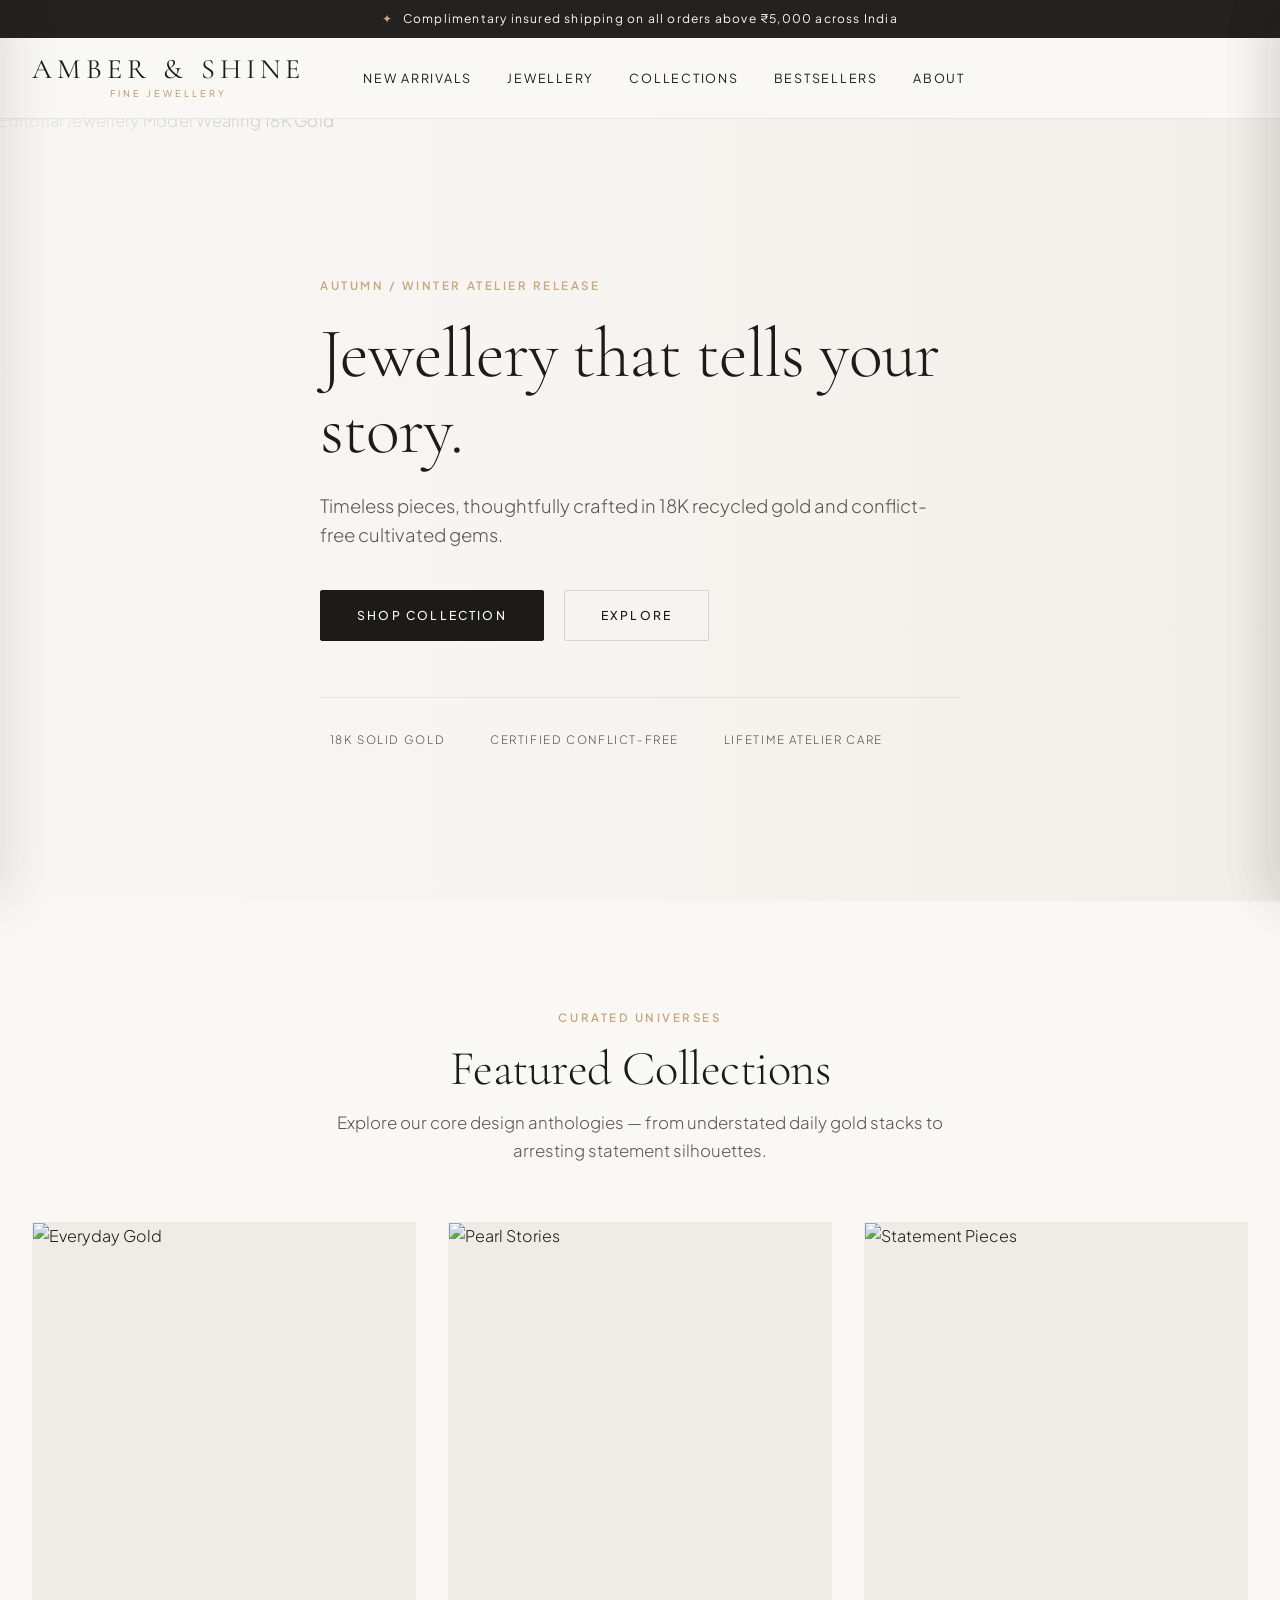
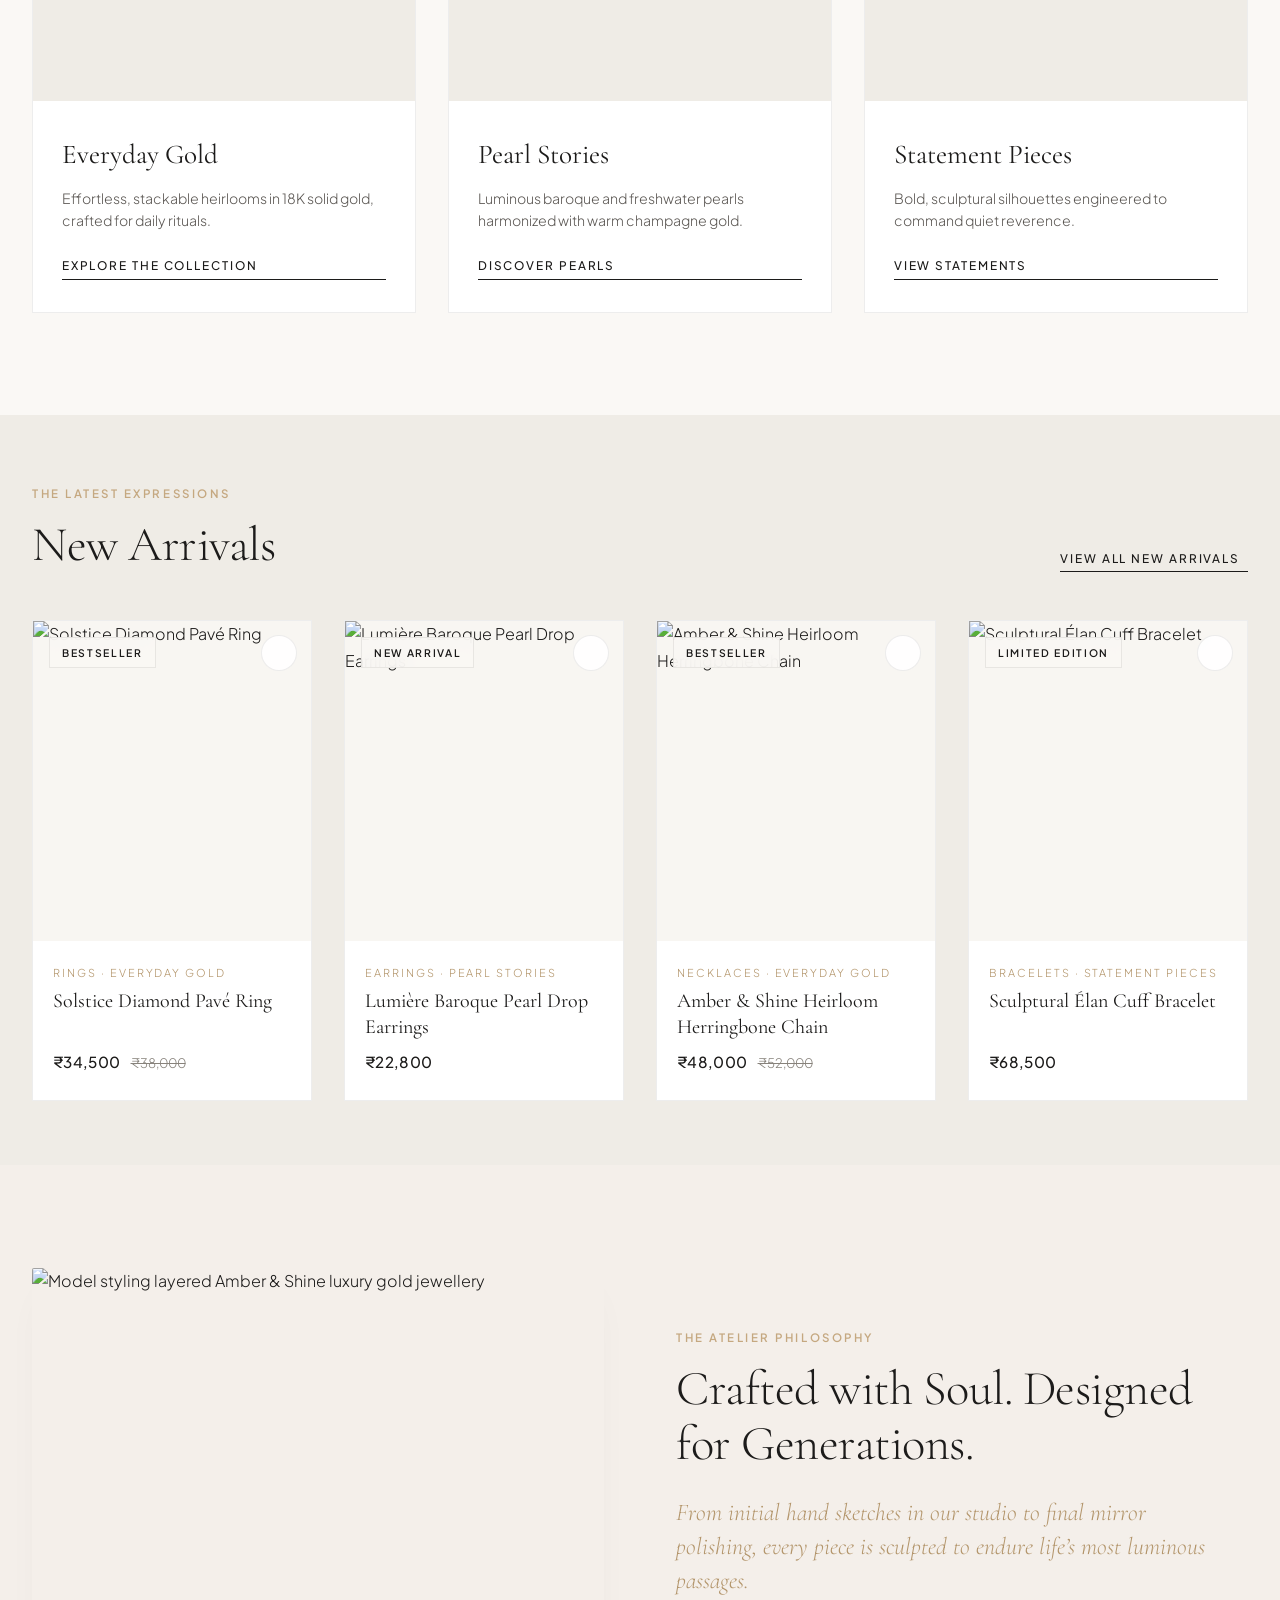
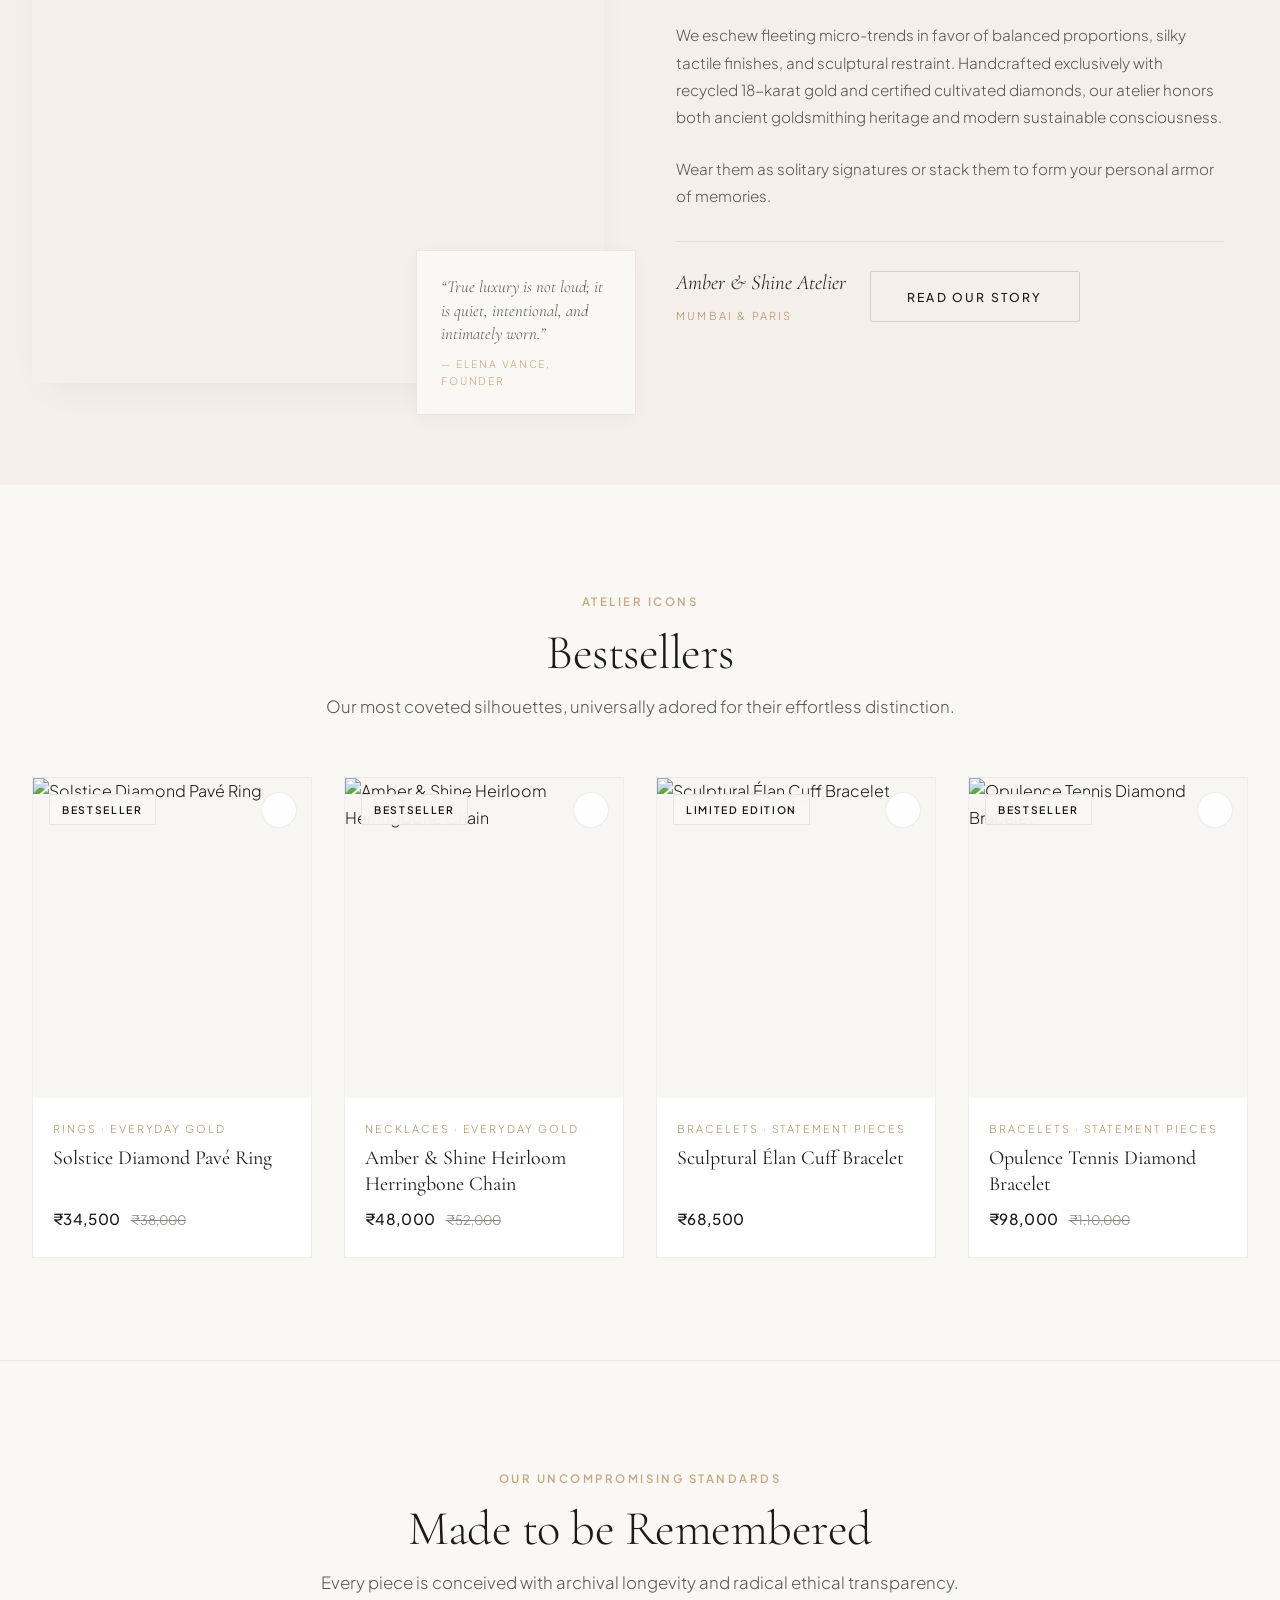
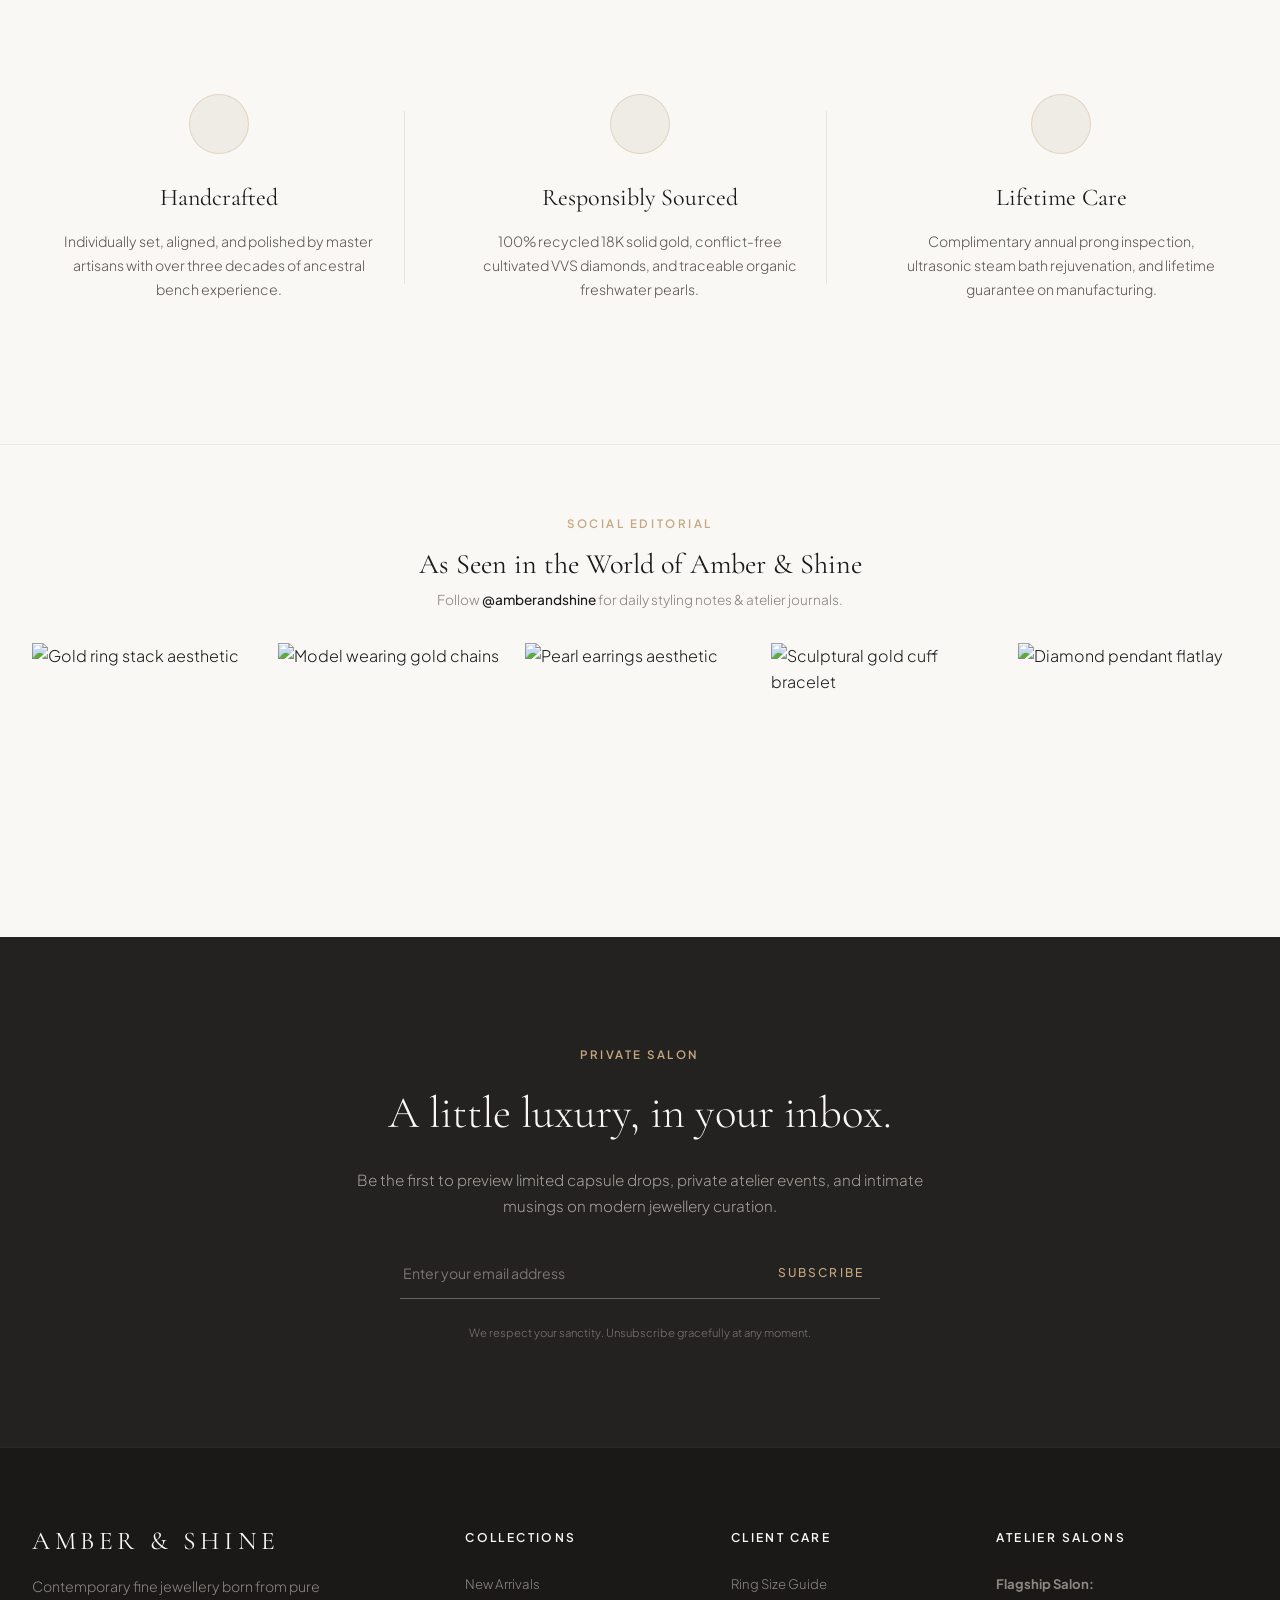
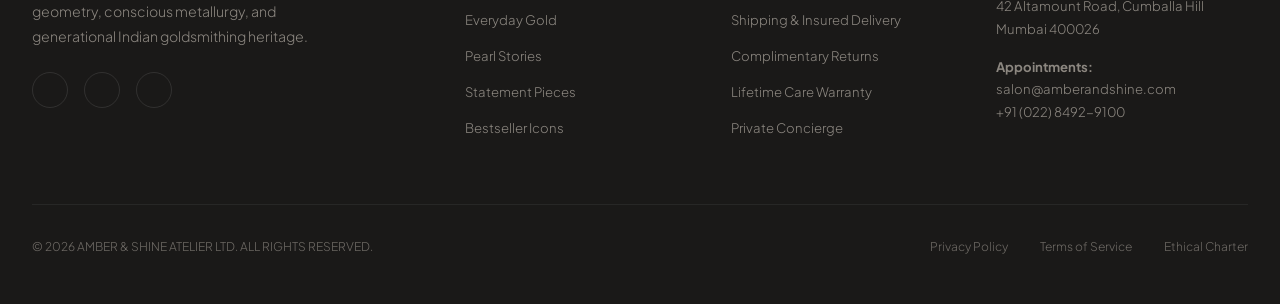
==== commit 5296a383: "Add files via upload" ====
--- a/index.html
+++ b/index.html
@@ -860,9 +860,9 @@
     </div>
   </footer>
 
-  <!-- Scripts -->
-  <script src="js/products.js"></script>
-  <script src="js/cart.js"></script>
-  <script src="js/app.js"></script>
+  <!-- Scripts (Directly in root folder) -->
+  <script src="products.js"></script>
+  <script src="cart.js"></script>
+  <script src="app.js"></script>
 </body>
 </html>
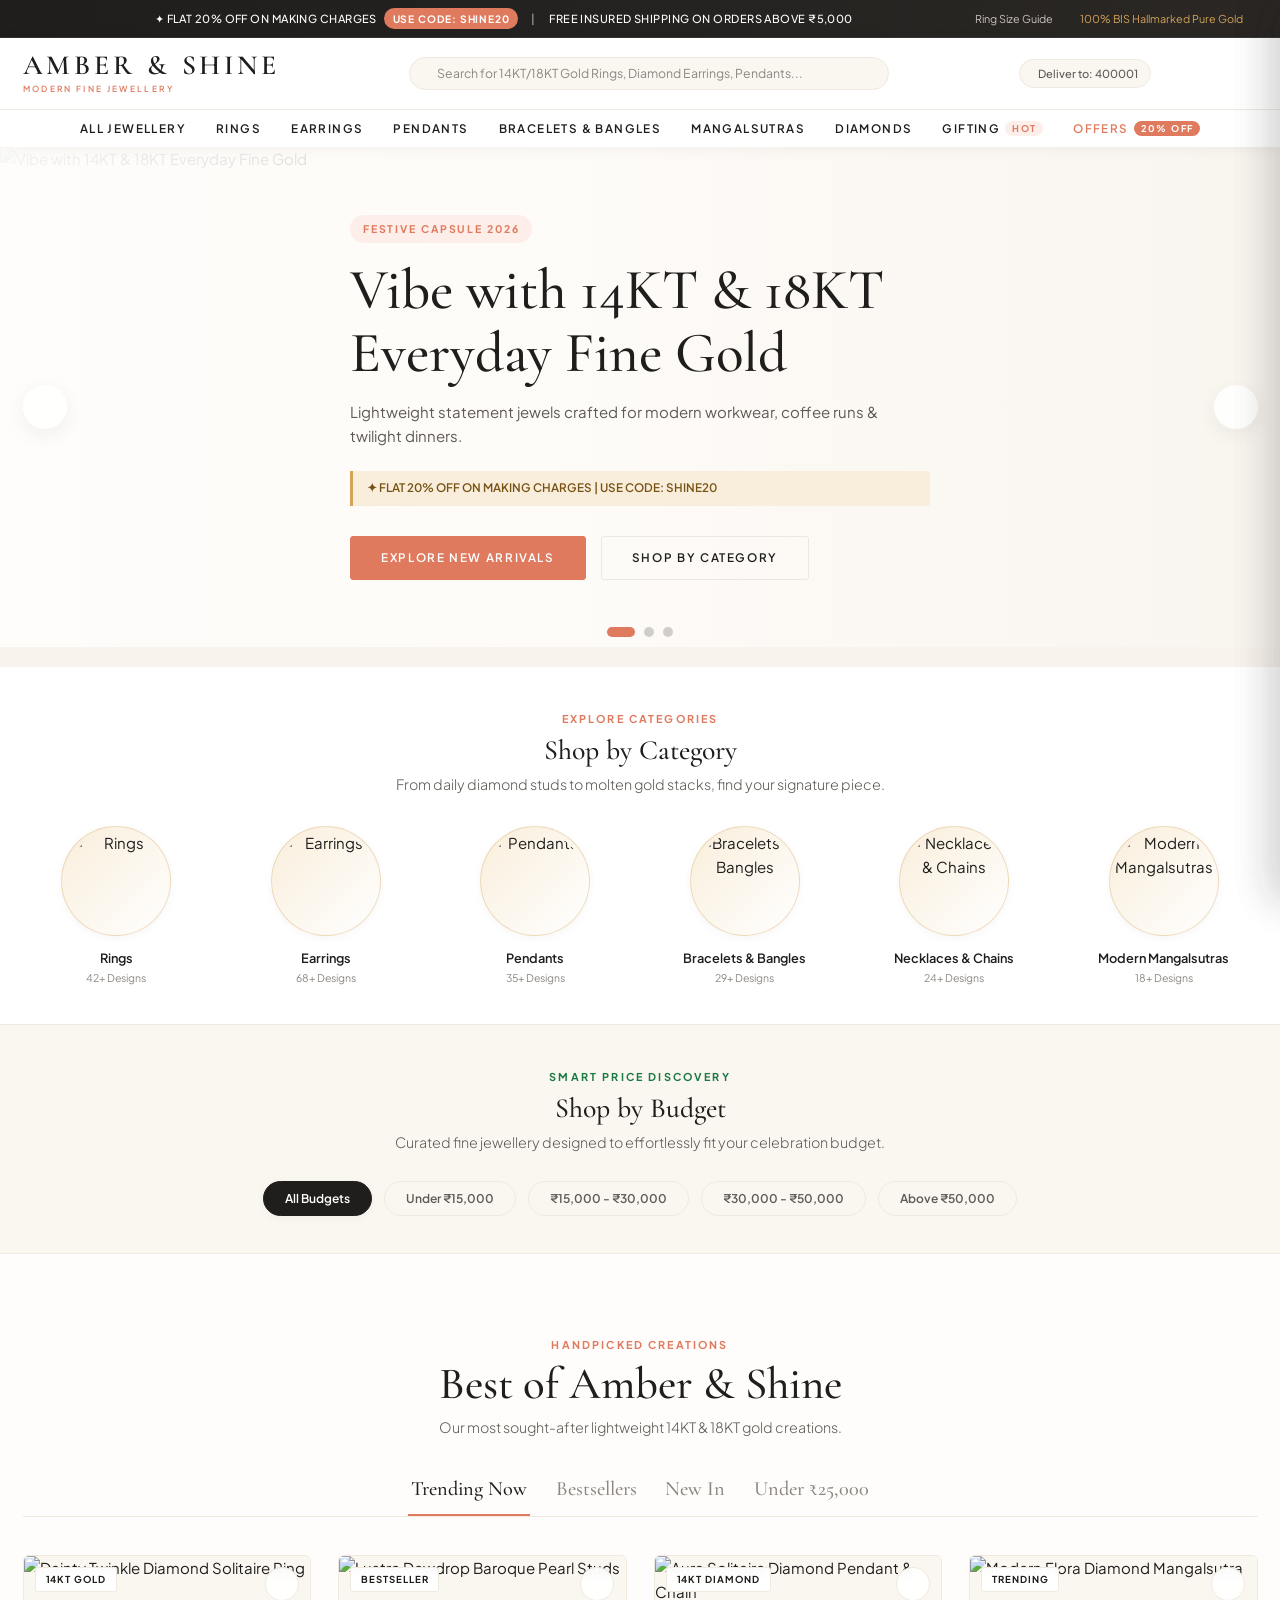
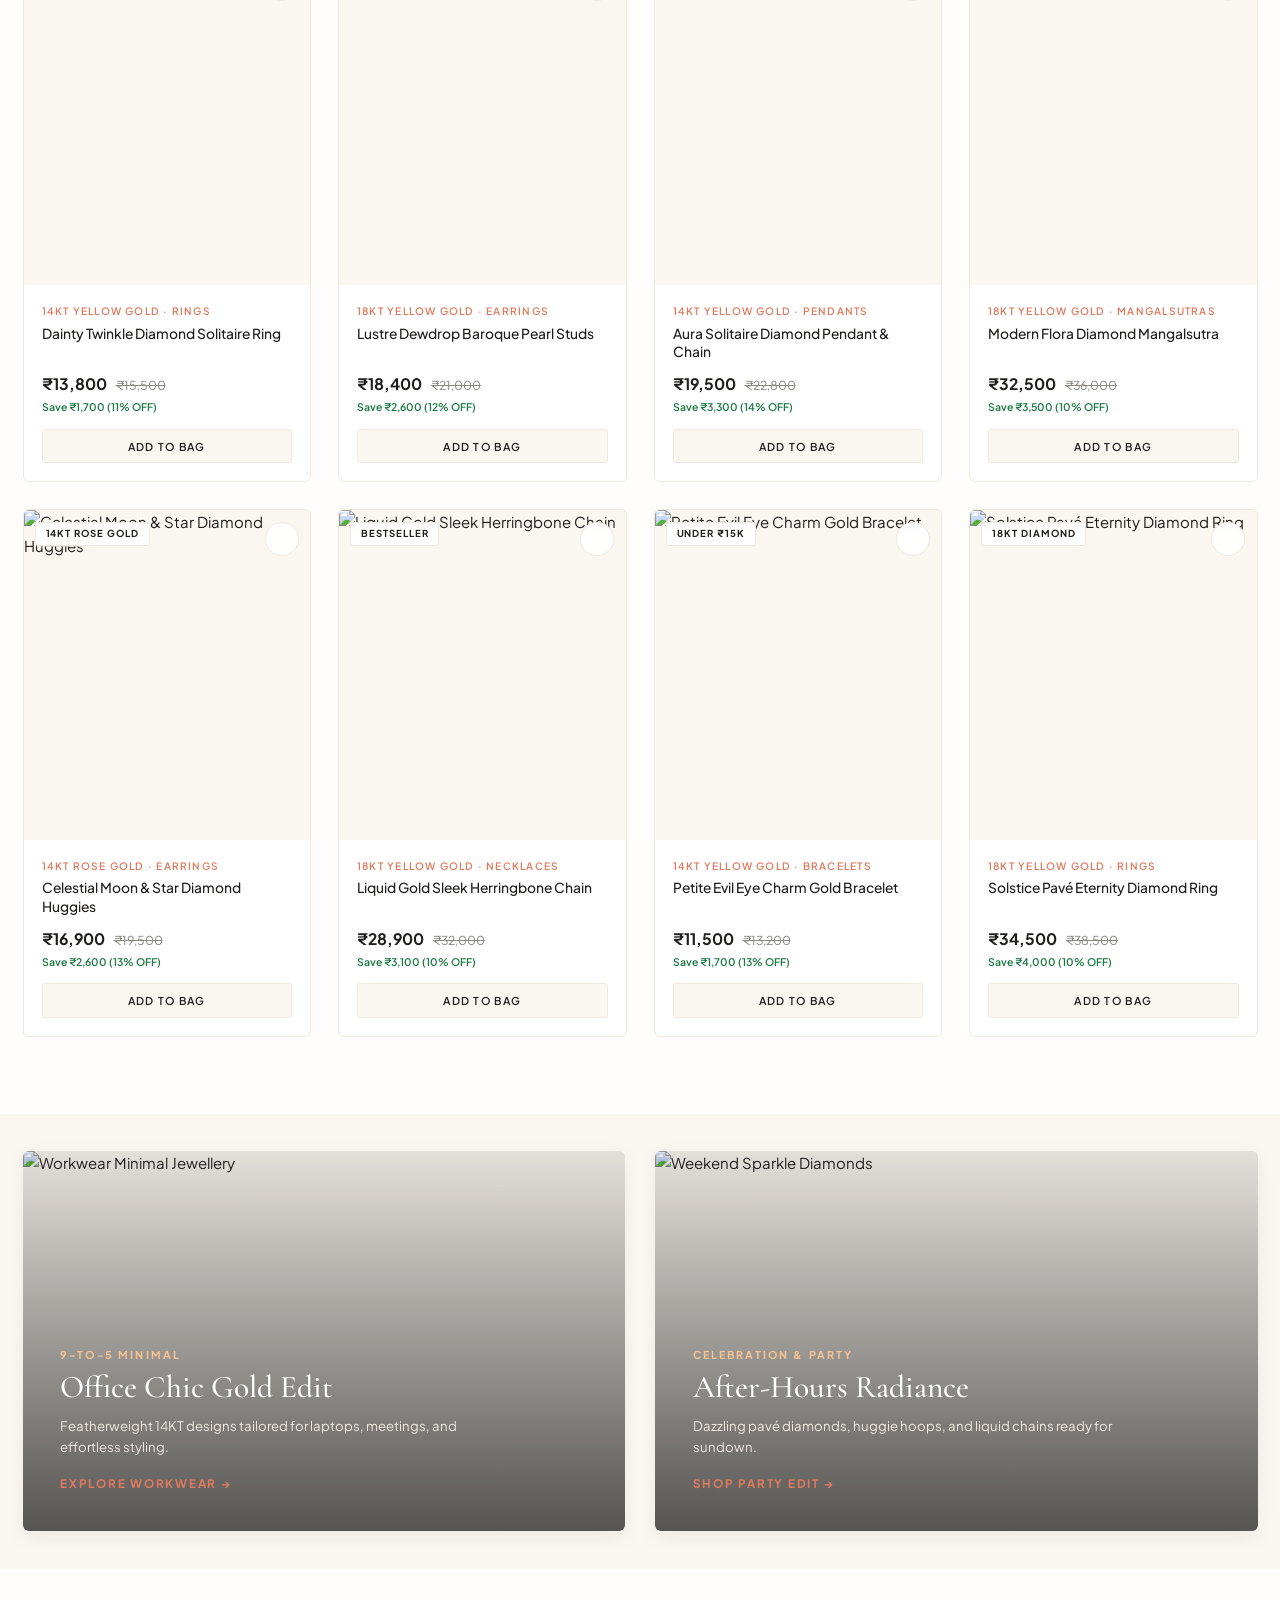
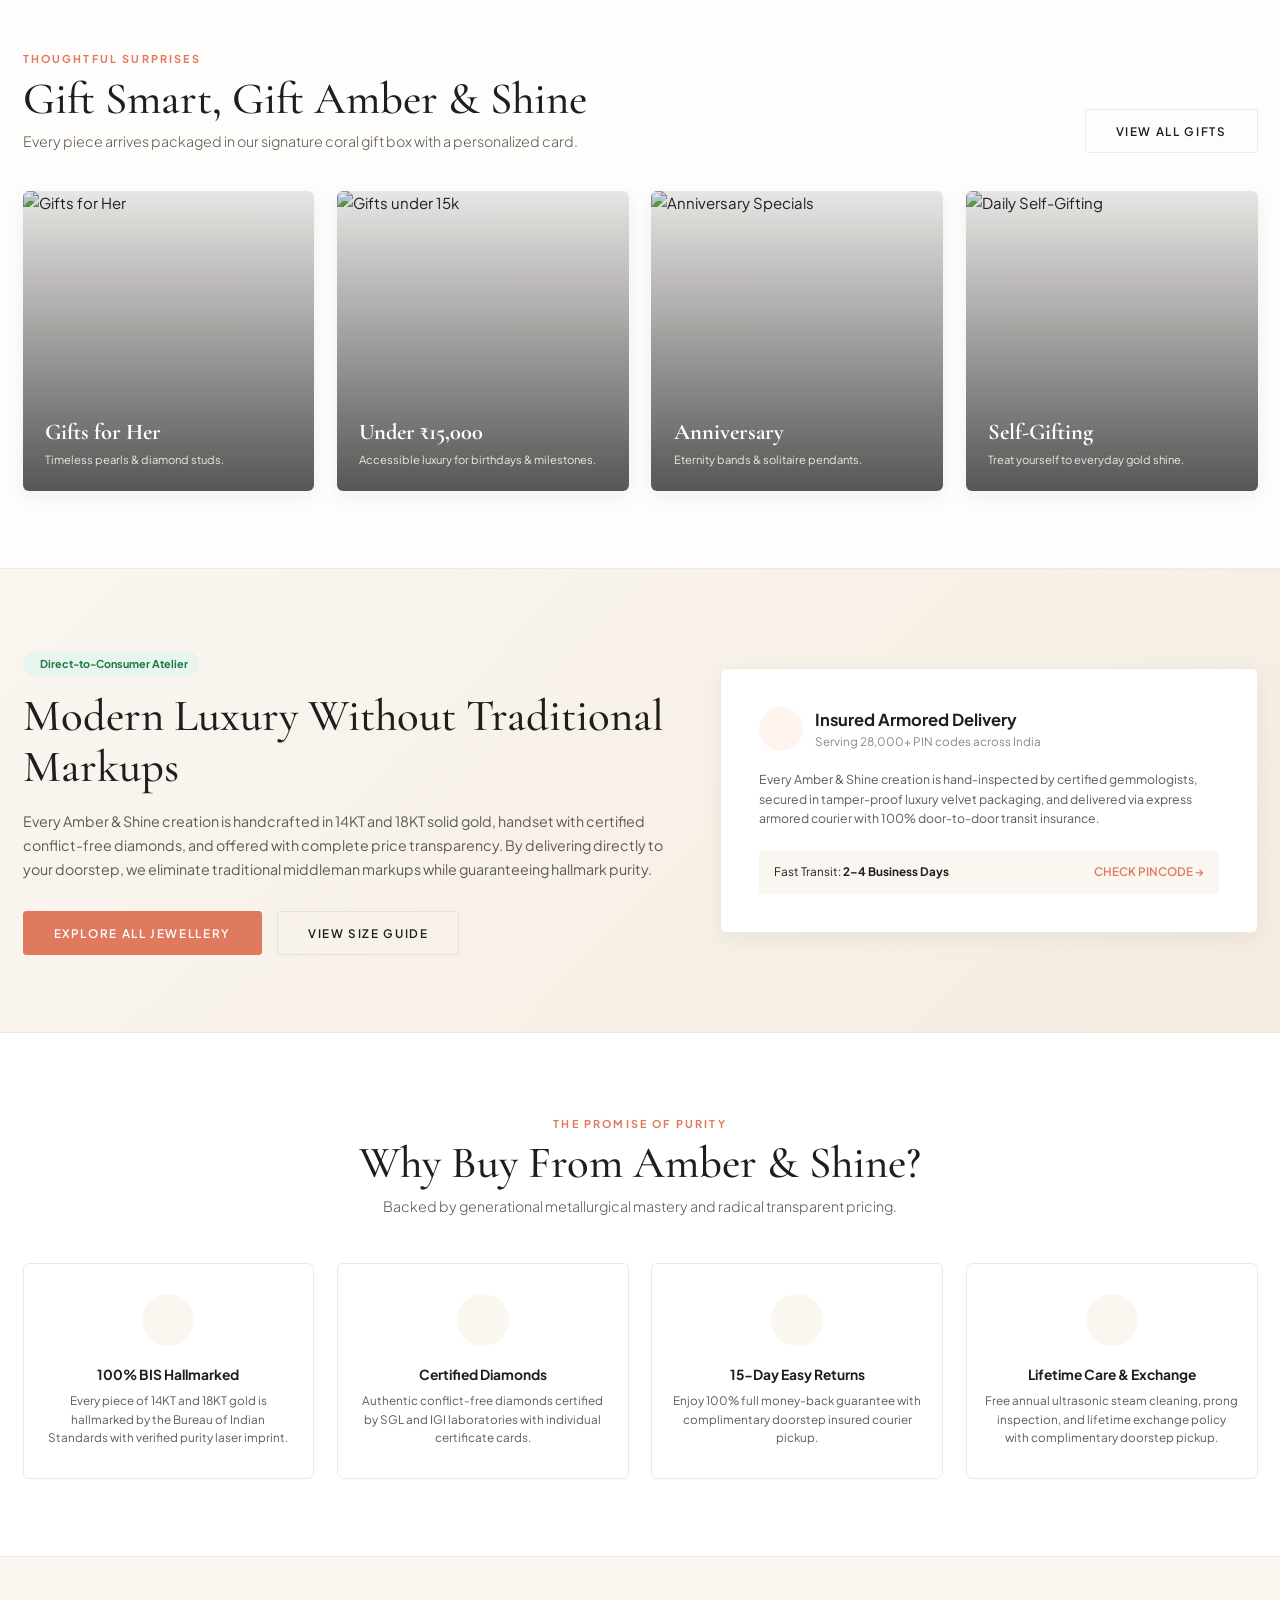
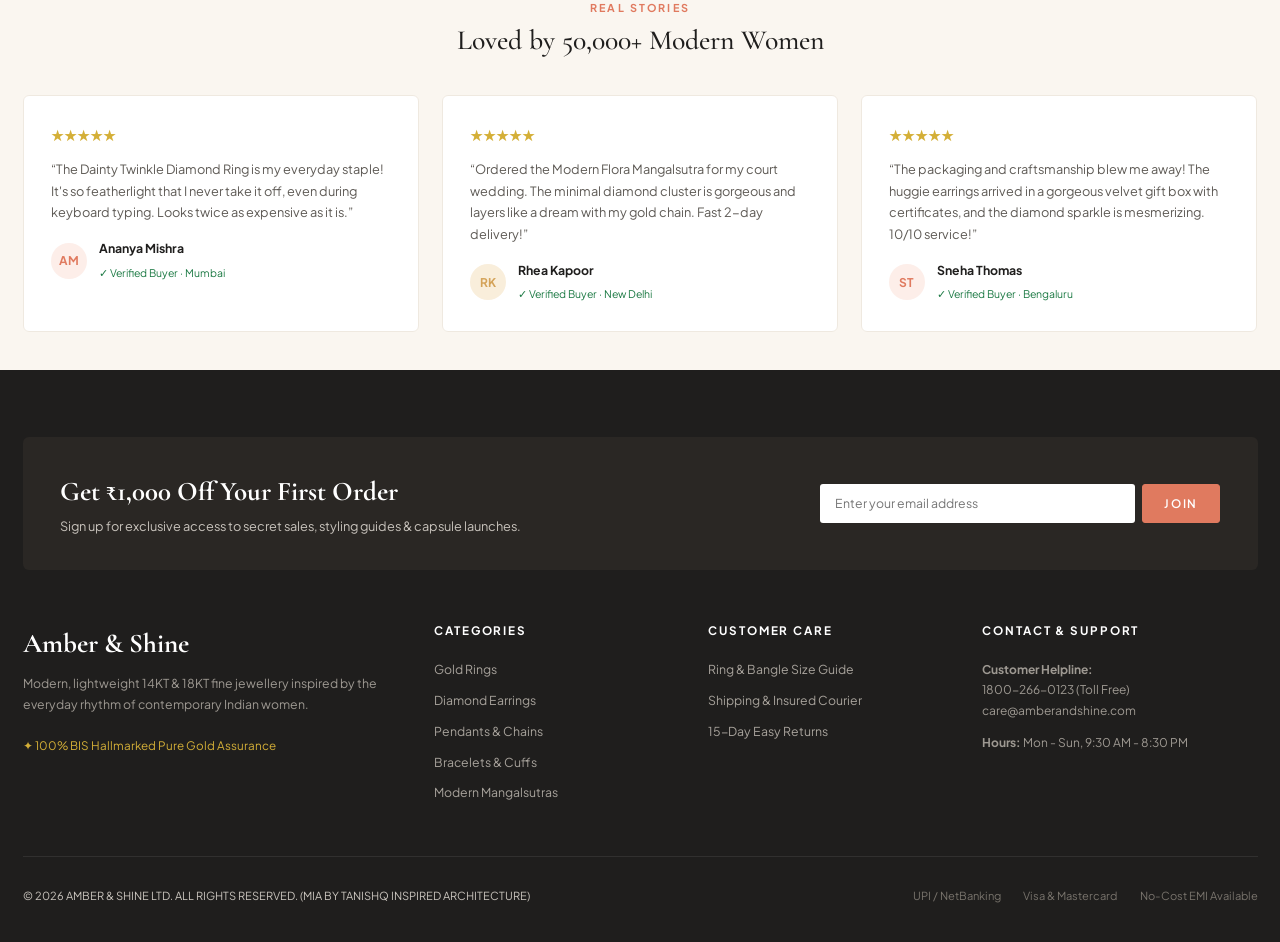
==== commit ac920bd6: "Add files via upload" ====
--- a/index.html
+++ b/index.html
@@ -3,864 +3,735 @@
 <head>
   <meta charset="UTF-8">
   <meta name="viewport" content="width=device-width, initial-scale=1.0">
-  <title>AMBER & SHINE — Haute Joaillerie & Fine Modern Jewellery</title>
-  <meta name="description" content="Amber & Shine is a luxury fine jewellery atelier creating timeless 18K gold, cultivated diamond, and organic pearl heirlooms designed to tell your story.">
-  
-  <!-- Favicon placeholder -->
+  <title>Amber & Shine — Everyday 14KT & 18KT Fine Jewellery (Mia by Tanishq Inspired)</title>
+  <meta name="description" content="Discover lightweight, modern 14KT & 18KT gold and diamond jewellery designed for everyday wear, workwear, and gifting at Amber & Shine.">
+
+  <!-- Favicon -->
   <link rel="icon" href="data:image/svg+xml,<svg xmlns=%22http://www.w3.org/2000/svg%22 viewBox=%220 0 100 100%22><text y=%22.9em%22 font-size=%2290%22>✨</text></svg>">
 
-  <!-- Lucide Icons -->
+  <!-- Lucide Icons CDN -->
   <script src="https://unpkg.com/lucide@latest"></script>
 
-  <!-- Stylesheet -->
+  <!-- Stylesheet (Directly in root) -->
   <link rel="stylesheet" href="styles.css">
 </head>
 <body>
 
-  <!-- ==========================================
-       ANNOUNCEMENT BAR
-       ========================================== -->
-  <div class="announcement-bar" id="announcementBar">
-    <span><span class="gold-accent">✦</span> Complimentary insured shipping on all orders above ₹5,000 across India</span>
+  <!-- ==========================================================================
+       TOP PROMOTIONAL TICKER & UTILITY BAR (MIA BY TANISHQ STYLE)
+       ========================================================================== -->
+  <div class="top-promo-bar">
+    <div class="container" style="display: flex; align-items: center; justify-content: space-between; width: 100%;">
+      <div class="promo-ticker-text">
+        <span>✦ FLAT 20% OFF ON MAKING CHARGES</span>
+        <span class="promo-code-chip">USE CODE: SHINE20</span>
+        <span style="opacity: 0.6; margin: 0 0.4rem;">|</span>
+        <span>FREE INSURED SHIPPING ON ORDERS ABOVE ₹5,000</span>
+      </div>
+
+      <div class="top-bar-links">
+        <button type="button" class="top-bar-link" onclick="app.openSizeGuide()">
+          <i data-lucide="ruler" size="13"></i> Ring Size Guide
+        </button>
+        <span class="top-bar-link" style="color: var(--brand-gold);">
+          <i data-lucide="shield-check" size="13"></i> 100% BIS Hallmarked Pure Gold
+        </span>
+      </div>
+    </div>
   </div>
 
-  <!-- ==========================================
-       SITE HEADER / NAVIGATION
-       ========================================== -->
+  <!-- ==========================================================================
+       MAIN SITE HEADER (LOGO, SEARCH, PINCODE, ACTIONS)
+       ========================================================================== -->
   <header class="site-header" id="siteHeader">
-    <div class="container header-inner">
-      <!-- Mobile Menu Toggle -->
-      <button class="mobile-menu-toggle" id="mobileMenuOpen" aria-label="Open Navigation">
-        <i data-lucide="menu"></i>
-      </button>
-
-      <!-- Brand Logo -->
-      <a href="#home" class="brand-logo" onclick="app.navigateTo('home')">
-        <span class="brand-logo-text">Amber & Shine</span>
-        <span class="brand-logo-sub">Fine Jewellery</span>
-      </a>
-
-      <!-- Desktop Navigation Links -->
-      <nav class="header-nav">
-        <a href="#new-arrivals" class="nav-link" onclick="app.navigateToShop('new')">New Arrivals</a>
-        <a href="#jewellery" class="nav-link" onclick="app.navigateToShop('all')">Jewellery</a>
-        <a href="#collections" class="nav-link" onclick="app.scrollToSection('collections-section')">Collections</a>
-        <a href="#bestsellers" class="nav-link" onclick="app.scrollToSection('bestsellers-section')">Bestsellers</a>
-        <a href="#about" class="nav-link" onclick="app.navigateTo('about')">About</a>
-      </nav>
-
-      <!-- Action Icons (Search, Account, Wishlist, Bag) -->
-      <div class="header-actions">
-        <button class="action-btn" id="searchBtn" aria-label="Search" onclick="app.openSearch()">
-          <i data-lucide="search"></i>
+    <div class="container">
+      <div class="header-main-row">
+        <!-- Brand Logo -->
+        <a href="#home" class="brand-logo-wrap" onclick="app.navigateTo('home')">
+          <span class="brand-title">Amber & Shine</span>
+          <span class="brand-subtitle">Modern Fine Jewellery</span>
+        </a>
+
+        <!-- Integrated Search Bar -->
+        <div class="header-search-bar">
+          <div class="search-input-wrap">
+            <i data-lucide="search" size="16" style="color: var(--text-muted); flex-shrink: 0;"></i>
+            <input 
+              type="text" 
+              class="search-input" 
+              placeholder="Search for 14KT/18KT Gold Rings, Diamond Earrings, Pendants..." 
+              oninput="app.handleSearchInput(this.value)"
+              id="headerSearchInput"
+            >
+          </div>
+        </div>
+
+        <!-- Utilities -->
+        <div class="header-utilities">
+          <!-- Pincode Changer -->
+          <button type="button" class="header-pincode-btn" onclick="app.openPincodeModal()">
+            <i data-lucide="map-pin" size="14" style="color: var(--brand-coral);"></i>
+            <span id="headerPincodeText">Deliver to: 400001</span>
+          </button>
+
+          <!-- Wishlist -->
+          <button type="button" class="header-icon-btn" onclick="app.openWishlistDrawer()" title="Wishlist">
+            <i data-lucide="heart" size="20"></i>
+            <span class="icon-badge" id="headerWishlistBadge" style="display: none;">0</span>
+          </button>
+
+          <!-- Shopping Bag -->
+          <button type="button" class="header-icon-btn" onclick="app.openCartDrawer()" title="Shopping Bag">
+            <i data-lucide="shopping-bag" size="20"></i>
+            <span class="icon-badge" id="headerCartBadge" style="display: none;">0</span>
+          </button>
+        </div>
+      </div>
+    </div>
+
+    <!-- Secondary Mega Navbar -->
+    <nav class="header-secondary-nav">
+      <div class="container">
+        <div class="nav-links-wrap">
+          <button type="button" class="nav-item-btn active" onclick="app.navigateTo('home')">All Jewellery</button>
+          <button type="button" class="nav-item-btn" onclick="app.navigateToShop('Rings')">Rings</button>
+          <button type="button" class="nav-item-btn" onclick="app.navigateToShop('Earrings')">Earrings</button>
+          <button type="button" class="nav-item-btn" onclick="app.navigateToShop('Pendants')">Pendants</button>
+          <button type="button" class="nav-item-btn" onclick="app.navigateToShop('Bracelets')">Bracelets & Bangles</button>
+          <button type="button" class="nav-item-btn" onclick="app.navigateToShop('Mangalsutras')">Mangalsutras</button>
+          <button type="button" class="nav-item-btn" onclick="app.navigateToShop('Diamonds')">Diamonds</button>
+          <button type="button" class="nav-item-btn" onclick="app.scrollToSection('gifting-section')">
+            Gifting <span class="offer-tag-pill">HOT</span>
+          </button>
+          <button type="button" class="nav-item-btn" style="color: var(--brand-coral);" onclick="app.scrollToSection('hero-slider')">
+            Offers <span class="offer-tag-pill" style="background-color: var(--brand-coral); color: #fff;">20% OFF</span>
+          </button>
+        </div>
+      </div>
+    </nav>
+  </header>
+
+  <!-- ==========================================================================
+       MAIN CONTENT VIEWS CONTAINER
+       ========================================================================== -->
+  <main id="mainContent">
+
+    <!-- ========================================================================
+         VIEW 1: HOMEPAGE (MIA BY TANISHQ STYLE)
+         ======================================================================== -->
+    <div id="home-view" class="view-section active">
+
+      <!-- 1. HERO BANNER CAROUSEL -->
+      <section class="hero-carousel-section" id="hero-slider">
+        <div class="hero-slides-wrapper" id="heroSlidesWrapper">
+          <!-- Populated by app.js -->
+        </div>
+
+        <button class="carousel-arrow-btn carousel-arrow-prev" onclick="app.prevHeroSlide()" aria-label="Previous Slide">
+          <i data-lucide="chevron-left" size="24"></i>
         </button>
-        <button class="action-btn" id="accountBtn" aria-label="Account" onclick="app.openAccountModal()">
-          <i data-lucide="user"></i>
+        <button class="carousel-arrow-btn carousel-arrow-next" onclick="app.nextHeroSlide()" aria-label="Next Slide">
+          <i data-lucide="chevron-right" size="24"></i>
         </button>
-        <button class="action-btn" id="wishlistBtn" aria-label="Wishlist" onclick="app.openWishlistDrawer()">
-          <i data-lucide="heart"></i>
-          <span class="action-badge" id="wishlistCountBadge" style="display: none;">0</span>
-        </button>
-        <button class="action-btn" id="bagBtn" aria-label="Shopping Bag" onclick="app.openCartDrawer()">
-          <i data-lucide="shopping-bag"></i>
-          <span class="action-badge" id="cartCountBadge" style="display: none;">0</span>
-        </button>
-      </div>
-    </div>
-  </header>
-
-  <!-- ==========================================
-       VIEW CONTAINER
-       ========================================== -->
-  <main id="mainContent">
-
-    <!-- ==========================================
-         VIEW 1: HOMEPAGE
-         ========================================== -->
-    <div id="home-view" class="view-section active">
-      
-      <!-- HERO SECTION -->
-      <section class="hero-section">
-        <div class="hero-bg-container">
-          <img 
-            src="https://images.unsplash.com/photo-1539571696357-5a69c17a67c6?auto=format&fit=crop&w=1800&q=85" 
-            alt="Editorial Jewellery Model Wearing 18K Gold" 
-            class="hero-bg-img"
-          >
-          <div class="hero-overlay"></div>
-        </div>
-
+
+        <div class="hero-carousel-nav" id="heroCarouselDots">
+          <!-- Dots by app.js -->
+        </div>
+      </section>
+
+      <!-- 2. "SHOP BY CATEGORY" CIRCULAR BUBBLES GRID -->
+      <section class="section-padding-sm" id="category-bubbles-section" style="background-color: #FFFFFF; border-bottom: 1px solid var(--border-subtle);">
         <div class="container">
-          <div class="hero-content">
-            <span class="eyebrow">Autumn / Winter Atelier Release</span>
-            <h1 class="editorial-title-xl hero-headline">Jewellery that tells your story.</h1>
-            <p class="hero-subtext">Timeless pieces, thoughtfully crafted in 18K recycled gold and conflict-free cultivated gems.</p>
-            <div class="hero-ctas">
-              <button class="btn btn-primary" onclick="app.navigateToShop('all')">
-                SHOP COLLECTION
-              </button>
-              <button class="btn btn-outline" onclick="app.scrollToSection('collections-section')">
-                EXPLORE
-              </button>
-            </div>
-
-            <!-- Atelier Micro Trust Badges -->
-            <div class="hero-pillars">
-              <div class="hero-pillar-item">
-                <i data-lucide="sparkles" size="14"></i>
-                <span>18K Solid Gold</span>
-              </div>
-              <div class="hero-pillar-item">
-                <i data-lucide="shield-check" size="14"></i>
-                <span>Certified Conflict-Free</span>
-              </div>
-              <div class="hero-pillar-item">
-                <i data-lucide="award" size="14"></i>
-                <span>Lifetime Atelier Care</span>
-              </div>
-            </div>
-          </div>
-        </div>
-      </section>
-
-      <!-- FEATURED COLLECTIONS -->
-      <section class="section-spacing" id="collections-section">
+          <div style="text-align: center;">
+            <span class="section-eyebrow">Explore Categories</span>
+            <h2 class="editorial-title-md">Shop by Category</h2>
+            <p class="section-subhead">From daily diamond studs to molten gold stacks, find your signature piece.</p>
+          </div>
+
+          <div class="category-bubbles-grid" id="categoryBubblesGrid">
+            <!-- Populated by app.js -->
+          </div>
+        </div>
+      </section>
+
+      <!-- 3. "SHOP BY BUDGET / PRICE" STRIP -->
+      <section class="section-padding-sm" style="background-color: var(--bg-surface); border-bottom: 1px solid var(--border-subtle);">
         <div class="container">
-          <div class="section-header-centered">
-            <span class="eyebrow">Curated Universes</span>
-            <h2 class="editorial-title-lg">Featured Collections</h2>
-            <p class="editorial-subhead">Explore our core design anthologies — from understated daily gold stacks to arresting statement silhouettes.</p>
-          </div>
-
-          <div class="collections-grid" id="featuredCollectionsGrid">
-            <!-- Rendered dynamically by app.js -->
-          </div>
-        </div>
-      </section>
-
-      <!-- NEW ARRIVALS -->
-      <section class="section-spacing-sm" id="new-arrivals-section" style="background-color: var(--bg-surface);">
+          <div style="text-align: center;">
+            <span class="section-eyebrow" style="color: var(--brand-emerald);">Smart Price Discovery</span>
+            <h2 class="editorial-title-md">Shop by Budget</h2>
+            <p class="section-subhead">Curated fine jewellery designed to effortlessly fit your celebration budget.</p>
+          </div>
+
+          <div class="budget-filter-strip" id="budgetChipsStrip">
+            <!-- Populated by app.js -->
+          </div>
+        </div>
+      </section>
+
+      <!-- 4. TABBED PRODUCT SHOWCASE: BEST OF AMBER & SHINE -->
+      <section class="section-padding" id="showcase-section">
         <div class="container">
-          <div style="display: flex; justify-content: space-between; align-items: flex-end; margin-bottom: 3rem; flex-wrap: wrap; gap: 1.5rem;">
+          <div style="text-align: center; margin-bottom: 2rem;">
+            <span class="section-eyebrow">Handpicked Creations</span>
+            <h2 class="editorial-title-lg">Best of Amber & Shine</h2>
+            <p class="section-subhead">Our most sought-after lightweight 14KT & 18KT gold creations.</p>
+          </div>
+
+          <!-- Tabs (Trending, Bestsellers, New, Under ₹25k) -->
+          <div class="showcase-tabs-row">
+            <button class="showcase-tab-btn active" onclick="app.selectShowcaseTab('trending', this)">Trending Now</button>
+            <button class="showcase-tab-btn" onclick="app.selectShowcaseTab('bestsellers', this)">Bestsellers</button>
+            <button class="showcase-tab-btn" onclick="app.selectShowcaseTab('new', this)">New In</button>
+            <button class="showcase-tab-btn" onclick="app.selectShowcaseTab('under25k', this)">Under ₹25,000</button>
+          </div>
+
+          <!-- Product Grid -->
+          <div class="product-grid" id="showcaseProductsGrid">
+            <!-- Populated by app.js -->
+          </div>
+        </div>
+      </section>
+
+      <!-- 5. LIFESTYLE SPOTLIGHT BANNERS (MIA STYLE WORKWEAR & PARTY) -->
+      <section class="section-padding-sm" style="background-color: var(--bg-surface);">
+        <div class="container">
+          <div class="spotlight-banners-grid">
+            <!-- Banner 1 -->
+            <div class="spotlight-card" onclick="app.navigateToShop('Workwear')">
+              <img src="https://images.unsplash.com/photo-1611591475883-9b883d6a953d?auto=format&fit=crop&w=900&q=85" alt="Workwear Minimal Jewellery" class="spotlight-img">
+              <div class="spotlight-overlay">
+                <span class="spotlight-tag">9-to-5 Minimal</span>
+                <h3 class="spotlight-title">Office Chic Gold Edit</h3>
+                <p class="spotlight-sub">Featherweight 14KT designs tailored for laptops, meetings, and effortless styling.</p>
+                <span style="font-weight: 700; font-size: 0.78rem; text-transform: uppercase; letter-spacing: 0.15em; color: var(--brand-coral);">
+                  EXPLORE WORKWEAR →
+                </span>
+              </div>
+            </div>
+
+            <!-- Banner 2 -->
+            <div class="spotlight-card" onclick="app.navigateToShop('Party')">
+              <img src="https://images.unsplash.com/photo-1573408301185-9146fe634ad0?auto=format&fit=crop&w=900&q=85" alt="Weekend Sparkle Diamonds" class="spotlight-img">
+              <div class="spotlight-overlay">
+                <span class="spotlight-tag">Celebration & Party</span>
+                <h3 class="spotlight-title">After-Hours Radiance</h3>
+                <p class="spotlight-sub">Dazzling pavé diamonds, huggie hoops, and liquid chains ready for sundown.</p>
+                <span style="font-weight: 700; font-size: 0.78rem; text-transform: uppercase; letter-spacing: 0.15em; color: var(--brand-coral);">
+                  SHOP PARTY EDIT →
+                </span>
+              </div>
+            </div>
+          </div>
+        </div>
+      </section>
+
+      <!-- 6. CURATED GIFTING & OCCASIONS -->
+      <section class="section-padding" id="gifting-section">
+        <div class="container">
+          <div style="display: flex; justify-content: space-between; align-items: flex-end; margin-bottom: 2.5rem; flex-wrap: wrap; gap: 1rem;">
             <div>
-              <span class="eyebrow">The Latest Expressions</span>
-              <h2 class="editorial-title-lg">New Arrivals</h2>
-            </div>
-            <a href="#shop" class="btn-text-link" onclick="app.navigateToShop('new')">
-              VIEW ALL NEW ARRIVALS <i data-lucide="arrow-right" size="14"></i>
-            </a>
-          </div>
-
-          <div class="product-grid" id="newArrivalsGrid">
-            <!-- 4 Products injected by app.js -->
-          </div>
-        </div>
-      </section>
-
-      <!-- EDITORIAL STORYTELLING SECTION (SPLIT) -->
-      <section class="section-spacing storytelling-section" id="story-section">
+              <span class="section-eyebrow">Thoughtful Surprises</span>
+              <h2 class="editorial-title-lg">Gift Smart, Gift Amber & Shine</h2>
+              <p class="section-subhead">Every piece arrives packaged in our signature coral gift box with a personalized card.</p>
+            </div>
+            <button class="btn btn-outline" onclick="app.navigateToShop('all')">VIEW ALL GIFTS</button>
+          </div>
+
+          <div style="display: grid; grid-template-columns: repeat(4, 1fr); gap: 1.5rem;">
+            <div class="spotlight-card" style="height: 300px;" onclick="app.navigateToShop('Earrings')">
+              <img src="https://images.unsplash.com/photo-1630019852942-f89202989a59?auto=format&fit=crop&w=600&q=80" alt="Gifts for Her" class="spotlight-img">
+              <div class="spotlight-overlay" style="padding: 1.5rem;">
+                <h4 style="font-family: var(--font-heading); font-size: 1.5rem;">Gifts for Her</h4>
+                <p style="font-size: 0.75rem; color: #EDE8E1;">Timeless pearls & diamond studs.</p>
+              </div>
+            </div>
+
+            <div class="spotlight-card" style="height: 300px;" onclick="app.selectBudgetFilter('under-15k')">
+              <img src="https://images.unsplash.com/photo-1605100804763-247f67b3557e?auto=format&fit=crop&w=600&q=80" alt="Gifts under 15k" class="spotlight-img">
+              <div class="spotlight-overlay" style="padding: 1.5rem;">
+                <h4 style="font-family: var(--font-heading); font-size: 1.5rem;">Under ₹15,000</h4>
+                <p style="font-size: 0.75rem; color: #EDE8E1;">Accessible luxury for birthdays & milestones.</p>
+              </div>
+            </div>
+
+            <div class="spotlight-card" style="height: 300px;" onclick="app.navigateToShop('Rings')">
+              <img src="https://images.unsplash.com/photo-1600003014755-ba31aa59c4b6?auto=format&fit=crop&w=600&q=80" alt="Anniversary Specials" class="spotlight-img">
+              <div class="spotlight-overlay" style="padding: 1.5rem;">
+                <h4 style="font-family: var(--font-heading); font-size: 1.5rem;">Anniversary</h4>
+                <p style="font-size: 0.75rem; color: #EDE8E1;">Eternity bands & solitaire pendants.</p>
+              </div>
+            </div>
+
+            <div class="spotlight-card" style="height: 300px;" onclick="app.navigateToShop('Bracelets')">
+              <img src="https://images.unsplash.com/photo-1611591475850-2c351be8c5bc?auto=format&fit=crop&w=600&q=80" alt="Daily Self-Gifting" class="spotlight-img">
+              <div class="spotlight-overlay" style="padding: 1.5rem;">
+                <h4 style="font-family: var(--font-heading); font-size: 1.5rem;">Self-Gifting</h4>
+                <p style="font-size: 0.75rem; color: #EDE8E1;">Treat yourself to everyday gold shine.</p>
+              </div>
+            </div>
+          </div>
+        </div>
+      </section>
+
+      <!-- 7. THE AMBER & SHINE ATELIER & DELIVERY -->
+      <section class="section-padding experience-section">
         <div class="container">
-          <div class="storytelling-grid">
-            <div class="storytelling-visual">
-              <img 
-                src="https://images.unsplash.com/photo-1544441893-675973e31985?auto=format&fit=crop&w=1200&q=85" 
-                alt="Model styling layered Amber & Shine luxury gold jewellery" 
-                class="storytelling-main-img"
-              >
-              <div class="storytelling-accent-card">
-                <p>“True luxury is not loud; it is quiet, intentional, and intimately worn.”</p>
-                <span>— Elena Vance, Founder</span>
-              </div>
-            </div>
-
-            <div class="storytelling-content">
-              <span class="eyebrow">The Atelier Philosophy</span>
-              <h2 class="editorial-title-lg" style="margin-bottom: 1.5rem;">Crafted with Soul. Designed for Generations.</h2>
-              <p class="storytelling-lead">
-                From initial hand sketches in our studio to final mirror polishing, every piece is sculpted to endure life’s most luminous passages.
+          <div class="experience-grid">
+            <div>
+              <span class="experience-pill-badge">
+                <i data-lucide="sparkles" size="14"></i> Direct-to-Consumer Atelier
+              </span>
+              <h2 class="editorial-title-lg" style="margin-bottom: 1rem;">Modern Luxury Without Traditional Markups</h2>
+              <p style="color: var(--text-secondary); font-size: 0.95rem; line-height: 1.7; margin-bottom: 2rem;">
+                Every Amber & Shine creation is handcrafted in 14KT and 18KT solid gold, handset with certified conflict-free diamonds, and offered with complete price transparency. By delivering directly to your doorstep, we eliminate traditional middleman markups while guaranteeing hallmark purity.
               </p>
-              <p class="storytelling-p">
-                We eschew fleeting micro-trends in favor of balanced proportions, silky tactile finishes, and sculptural restraint. Handcrafted exclusively with recycled 18-karat gold and certified cultivated diamonds, our atelier honors both ancient goldsmithing heritage and modern sustainable consciousness.
+              <div style="display: flex; gap: 1rem; flex-wrap: wrap;">
+                <button class="btn btn-coral" onclick="app.navigateTo('shop')">
+                  EXPLORE ALL JEWELLERY
+                </button>
+                <button class="btn btn-outline" onclick="app.openSizeGuide()">
+                  VIEW SIZE GUIDE
+                </button>
+              </div>
+            </div>
+
+            <div class="experience-card-box">
+              <div style="display: flex; align-items: center; gap: 0.8rem; margin-bottom: 1.2rem;">
+                <div style="width: 44px; height: 44px; border-radius: 50%; background-color: var(--bg-accent-soft); display: flex; align-items: center; justify-content: center; color: var(--brand-coral);">
+                  <i data-lucide="package-check" size="20"></i>
+                </div>
+                <div>
+                  <h4 style="font-size: 1.1rem; font-weight: 700;">Insured Armored Delivery</h4>
+                  <p style="font-size: 0.78rem; color: var(--text-muted);">Serving 28,000+ PIN codes across India</p>
+                </div>
+              </div>
+              <p style="font-size: 0.82rem; color: var(--text-secondary); line-height: 1.6; margin-bottom: 1.5rem;">
+                Every Amber & Shine creation is hand-inspected by certified gemmologists, secured in tamper-proof luxury velvet packaging, and delivered via express armored courier with 100% door-to-door transit insurance.
               </p>
-              <p class="storytelling-p">
-                Wear them as solitary signatures or stack them to form your personal armor of memories.
+              <div style="padding: 0.8rem 1rem; background-color: var(--bg-surface); border-radius: var(--radius-xs); font-size: 0.78rem; display: flex; justify-content: space-between; align-items: center;">
+                <span>Fast Transit: <strong>2–4 Business Days</strong></span>
+                <span style="color: var(--brand-coral); font-weight: 600; cursor: pointer;" onclick="app.openPincodeModal()">CHECK PINCODE →</span>
+              </div>
+            </div>
+          </div>
+        </div>
+      </section>
+
+      <!-- 8. TANISHQ-GRADE TRUST BADGES -->
+      <section class="section-padding" style="background-color: #FFFFFF;">
+        <div class="container">
+          <div style="text-align: center; margin-bottom: 3rem;">
+            <span class="section-eyebrow">The Promise of Purity</span>
+            <h2 class="editorial-title-lg">Why Buy From Amber & Shine?</h2>
+            <p class="section-subhead">Backed by generational metallurgical mastery and radical transparent pricing.</p>
+          </div>
+
+          <div class="trust-pillars-grid">
+            <div class="trust-card">
+              <div class="trust-icon-box"><i data-lucide="award" size="24"></i></div>
+              <h4 class="trust-title">100% BIS Hallmarked</h4>
+              <p class="trust-text">Every piece of 14KT and 18KT gold is hallmarked by the Bureau of Indian Standards with verified purity laser imprint.</p>
+            </div>
+
+            <div class="trust-card">
+              <div class="trust-icon-box"><i data-lucide="gem" size="24"></i></div>
+              <h4 class="trust-title">Certified Diamonds</h4>
+              <p class="trust-text">Authentic conflict-free diamonds certified by SGL and IGI laboratories with individual certificate cards.</p>
+            </div>
+
+            <div class="trust-card">
+              <div class="trust-icon-box"><i data-lucide="refresh-cw" size="24"></i></div>
+              <h4 class="trust-title">15-Day Easy Returns</h4>
+              <p class="trust-text">Enjoy 100% full money-back guarantee with complimentary doorstep insured courier pickup.</p>
+            </div>
+
+            <div class="trust-card">
+              <div class="trust-icon-box"><i data-lucide="shield-check" size="24"></i></div>
+              <h4 class="trust-title">Lifetime Care & Exchange</h4>
+              <p class="trust-text">Free annual ultrasonic steam cleaning, prong inspection, and lifetime exchange policy with complimentary doorstep pickup.</p>
+            </div>
+          </div>
+        </div>
+      </section>
+
+      <!-- 9. REVIEWS / CLIENT LOVE -->
+      <section class="section-padding-sm" style="background-color: var(--bg-surface); border-top: 1px solid var(--border-subtle);">
+        <div class="container">
+          <div style="text-align: center; margin-bottom: 2.5rem;">
+            <span class="section-eyebrow">Real Stories</span>
+            <h2 class="editorial-title-md">Loved by 50,000+ Modern Women</h2>
+          </div>
+
+          <div style="display: grid; grid-template-columns: repeat(3, 1fr); gap: 1.5rem;">
+            <div style="background: #FFFFFF; padding: 1.8rem; border-radius: var(--radius-sm); border: 1px solid var(--border-subtle);">
+              <div style="display: flex; color: #D4AF37; gap: 2px; margin-bottom: 0.8rem;">
+                ★★★★★
+              </div>
+              <p style="font-size: 0.85rem; color: var(--text-secondary); line-height: 1.7; margin-bottom: 1rem;">
+                “The Dainty Twinkle Diamond Ring is my everyday staple! It's so featherlight that I never take it off, even during keyboard typing. Looks twice as expensive as it is.”
               </p>
-              
-              <div class="storytelling-signature">
+              <div style="display: flex; align-items: center; gap: 0.8rem;">
+                <div style="width: 36px; height: 36px; border-radius: 50%; background-color: var(--brand-coral-soft); color: var(--brand-coral); display: flex; align-items: center; justify-content: center; font-weight: 700; font-size: 0.8rem;">AM</div>
                 <div>
-                  <div class="signature-text">Amber & Shine Atelier</div>
-                  <span style="font-size: 0.68rem; text-transform: uppercase; letter-spacing: 0.2em; color: var(--gold-burnished);">Mumbai & Paris</span>
+                  <div style="font-weight: 700; font-size: 0.82rem;">Ananya Mishra</div>
+                  <span style="font-size: 0.7rem; color: var(--brand-emerald);">✓ Verified Buyer · Mumbai</span>
                 </div>
-                <button class="btn btn-outline" onclick="app.navigateTo('about')">
-                  READ OUR STORY
-                </button>
-              </div>
-            </div>
-          </div>
-        </div>
-      </section>
-
-      <!-- BESTSELLERS -->
-      <section class="section-spacing" id="bestsellers-section">
-        <div class="container">
-          <div class="section-header-centered">
-            <span class="eyebrow">Atelier Icons</span>
-            <h2 class="editorial-title-lg">Bestsellers</h2>
-            <p class="editorial-subhead">Our most coveted silhouettes, universally adored for their effortless distinction.</p>
-          </div>
-
-          <div class="product-grid" id="bestsellersGrid">
-            <!-- 4 Products injected by app.js -->
-          </div>
-        </div>
-      </section>
-
-      <!-- CRAFTSMANSHIP PILLARS: "MADE TO BE REMEMBERED" -->
-      <section class="section-spacing pillars-section">
-        <div class="container">
-          <div class="section-header-centered">
-            <span class="eyebrow">Our Uncompromising Standards</span>
-            <h2 class="editorial-title-lg">Made to be Remembered</h2>
-            <p class="editorial-subhead">Every piece is conceived with archival longevity and radical ethical transparency.</p>
-          </div>
-
-          <div class="pillars-grid">
-            <div class="pillar-card">
-              <div class="pillar-icon-box">
-                <i data-lucide="gem" size="26"></i>
-              </div>
-              <h3 class="pillar-title">Handcrafted</h3>
-              <p class="pillar-text">
-                Individually set, aligned, and polished by master artisans with over three decades of ancestral bench experience.
+              </div>
+            </div>
+
+            <div style="background: #FFFFFF; padding: 1.8rem; border-radius: var(--radius-sm); border: 1px solid var(--border-subtle);">
+              <div style="display: flex; color: #D4AF37; gap: 2px; margin-bottom: 0.8rem;">
+                ★★★★★
+              </div>
+              <p style="font-size: 0.85rem; color: var(--text-secondary); line-height: 1.7; margin-bottom: 1rem;">
+                “Ordered the Modern Flora Mangalsutra for my court wedding. The minimal diamond cluster is gorgeous and layers like a dream with my gold chain. Fast 2-day delivery!”
               </p>
-            </div>
-
-            <div class="pillar-card">
-              <div class="pillar-icon-box">
-                <i data-lucide="leaf" size="26"></i>
-              </div>
-              <h3 class="pillar-title">Responsibly Sourced</h3>
-              <p class="pillar-text">
-                100% recycled 18K solid gold, conflict-free cultivated VVS diamonds, and traceable organic freshwater pearls.
+              <div style="display: flex; align-items: center; gap: 0.8rem;">
+                <div style="width: 36px; height: 36px; border-radius: 50%; background-color: var(--brand-gold-light); color: var(--brand-gold); display: flex; align-items: center; justify-content: center; font-weight: 700; font-size: 0.8rem;">RK</div>
+                <div>
+                  <div style="font-weight: 700; font-size: 0.82rem;">Rhea Kapoor</div>
+                  <span style="font-size: 0.7rem; color: var(--brand-emerald);">✓ Verified Buyer · New Delhi</span>
+                </div>
+              </div>
+            </div>
+
+            <div style="background: #FFFFFF; padding: 1.8rem; border-radius: var(--radius-sm); border: 1px solid var(--border-subtle);">
+              <div style="display: flex; color: #D4AF37; gap: 2px; margin-bottom: 0.8rem;">
+                ★★★★★
+              </div>
+              <p style="font-size: 0.85rem; color: var(--text-secondary); line-height: 1.7; margin-bottom: 1rem;">
+                “The packaging and craftsmanship blew me away! The huggie earrings arrived in a gorgeous velvet gift box with certificates, and the diamond sparkle is mesmerizing. 10/10 service!”
               </p>
-            </div>
-
-            <div class="pillar-card">
-              <div class="pillar-icon-box">
-                <i data-lucide="shield-check" size="26"></i>
-              </div>
-              <h3 class="pillar-title">Lifetime Care</h3>
-              <p class="pillar-text">
-                Complimentary annual prong inspection, ultrasonic steam bath rejuvenation, and lifetime guarantee on manufacturing.
-              </p>
-            </div>
-          </div>
-        </div>
-      </section>
-
-      <!-- INSTAGRAM-INSPIRED VISUAL GALLERY -->
-      <section class="section-spacing-sm">
-        <div class="container" style="margin-bottom: 2rem; text-align: center;">
-          <span class="eyebrow">Social Editorial</span>
-          <h2 class="editorial-title-md">As Seen in the World of Amber & Shine</h2>
-          <p style="font-size: 0.85rem; color: var(--text-muted); margin-top: 0.4rem;">
-            Follow <a href="https://instagram.com" target="_blank" style="color: var(--text-main); font-weight: 500;">@amberandshine</a> for daily styling notes & atelier journals.
-          </p>
-        </div>
-
-        <div class="container">
-          <div class="insta-gallery-grid">
-            <div class="insta-item">
-              <img src="https://images.unsplash.com/photo-1600003014755-ba31aa59c4b6?auto=format&fit=crop&w=600&q=80" alt="Gold ring stack aesthetic">
-              <div class="insta-overlay"><i data-lucide="instagram"></i></div>
-            </div>
-            <div class="insta-item">
-              <img src="https://images.unsplash.com/photo-1611591475883-9b883d6a953d?auto=format&fit=crop&w=600&q=80" alt="Model wearing gold chains">
-              <div class="insta-overlay"><i data-lucide="instagram"></i></div>
-            </div>
-            <div class="insta-item">
-              <img src="https://images.unsplash.com/photo-1630019852942-f89202989a59?auto=format&fit=crop&w=600&q=80" alt="Pearl earrings aesthetic">
-              <div class="insta-overlay"><i data-lucide="instagram"></i></div>
-            </div>
-            <div class="insta-item">
-              <img src="https://images.unsplash.com/photo-1611591475850-2c351be8c5bc?auto=format&fit=crop&w=600&q=80" alt="Sculptural gold cuff bracelet">
-              <div class="insta-overlay"><i data-lucide="instagram"></i></div>
-            </div>
-            <div class="insta-item">
-              <img src="https://images.unsplash.com/photo-1515562141207-7a88fb7ce338?auto=format&fit=crop&w=600&q=80" alt="Diamond pendant flatlay">
-              <div class="insta-overlay"><i data-lucide="instagram"></i></div>
-            </div>
-          </div>
-        </div>
-      </section>
-
-      <!-- NEWSLETTER SECTION -->
-      <section class="section-spacing newsletter-section">
-        <div class="container">
-          <div class="newsletter-box">
-            <span class="eyebrow" style="color: var(--gold-champagne);">Private Salon</span>
-            <h2 class="newsletter-title">A little luxury, in your inbox.</h2>
-            <p class="newsletter-sub">
-              Be the first to preview limited capsule drops, private atelier events, and intimate musings on modern jewellery curation.
+              <div style="display: flex; align-items: center; gap: 0.8rem;">
+                <div style="width: 36px; height: 36px; border-radius: 50%; background-color: var(--brand-coral-soft); color: var(--brand-coral); display: flex; align-items: center; justify-content: center; font-weight: 700; font-size: 0.8rem;">ST</div>
+                <div>
+                  <div style="font-weight: 700; font-size: 0.82rem;">Sneha Thomas</div>
+                  <span style="font-size: 0.7rem; color: var(--brand-emerald);">✓ Verified Buyer · Bengaluru</span>
+                </div>
+              </div>
+            </div>
+          </div>
+        </div>
+      </section>
+
+    </div>
+
+    <!-- ========================================================================
+         VIEW 2: CATALOG / SHOP VIEW
+         ======================================================================== -->
+    <div id="shop-view" class="view-section">
+      <div class="container" style="padding-top: 3rem; padding-bottom: 5rem;">
+        <div style="margin-bottom: 2rem; display: flex; justify-content: space-between; align-items: flex-end; flex-wrap: wrap; gap: 1rem;">
+          <div>
+            <span class="section-eyebrow" id="catalogSubtitle">14KT & 18KT Lightweight Fine Jewellery</span>
+            <h1 class="editorial-title-lg" id="catalogTitle">All Creations</h1>
+          </div>
+          <div style="display: flex; gap: 0.6rem;">
+            <button class="budget-chip-btn active" onclick="app.filterCatalog('all')">All</button>
+            <button class="budget-chip-btn" onclick="app.filterCatalog('Rings')">Rings</button>
+            <button class="budget-chip-btn" onclick="app.filterCatalog('Earrings')">Earrings</button>
+            <button class="budget-chip-btn" onclick="app.filterCatalog('Pendants')">Pendants</button>
+            <button class="budget-chip-btn" onclick="app.filterCatalog('Bracelets')">Bracelets</button>
+            <button class="budget-chip-btn" onclick="app.filterCatalog('Mangalsutras')">Mangalsutras</button>
+          </div>
+        </div>
+
+        <div class="product-grid" id="catalogProductGrid">
+          <!-- Populated by app.js -->
+        </div>
+      </div>
+    </div>
+
+    <!-- ========================================================================
+         VIEW 3: PRODUCT DETAIL PAGE (PDP)
+         ======================================================================== -->
+    <div id="product-view" class="view-section">
+      <div class="container" style="padding-top: 2.5rem; padding-bottom: 5rem;">
+        <div style="margin-bottom: 1.5rem; font-size: 0.75rem; color: var(--text-muted);">
+          <a href="#home" onclick="app.navigateTo('home')">Home</a> / 
+          <a href="#shop" onclick="app.navigateToShop('all')">Jewellery</a> / 
+          <span style="color: var(--text-primary);" id="pdpTitleBreadcrumb">Product</span>
+        </div>
+
+        <div style="display: grid; grid-template-columns: 1fr 1fr; gap: 4rem;">
+          <!-- Gallery -->
+          <div>
+            <div style="position: relative; aspect-ratio: 1/1.15; background: var(--bg-surface); border-radius: var(--radius-sm); overflow: hidden; border: 1px solid var(--border-subtle); margin-bottom: 1rem;">
+              <img src="" alt="Product Detail" id="pdpMainImage" style="width: 100%; height: 100%; object-fit: cover;">
+            </div>
+            <div style="display: flex; gap: 0.8rem;" id="pdpThumbnails"></div>
+          </div>
+
+          <!-- PDP Details -->
+          <div>
+            <span style="font-size: 0.72rem; font-weight: 700; color: var(--brand-coral); text-transform: uppercase;" id="pdpKaratageTag">14KT GOLD</span>
+            <h1 style="font-family: var(--font-heading); font-size: 2.2rem; margin: 0.4rem 0 0.8rem;" id="pdpTitle">Product Name</h1>
+            
+            <div style="display: flex; align-items: center; gap: 0.8rem; margin-bottom: 1.5rem; font-size: 0.8rem;">
+              <span style="color: #D4AF37;">★★★★★</span>
+              <span style="color: var(--text-secondary);" id="pdpRatingText">4.9 (84 reviews)</span>
+            </div>
+
+            <!-- Price -->
+            <div style="padding: 1rem 0; border-top: 1px solid var(--border-subtle); border-bottom: 1px solid var(--border-subtle); margin-bottom: 1.5rem; display: flex; align-items: baseline; gap: 1rem;">
+              <span style="font-size: 1.8rem; font-weight: 700;" id="pdpPrice">₹13,800</span>
+              <span style="font-size: 1rem; color: var(--text-muted); text-decoration: line-through;" id="pdpOriginalPrice">₹15,500</span>
+              <span style="font-size: 0.78rem; font-weight: 700; color: var(--brand-emerald); background: var(--brand-emerald-soft); padding: 0.2rem 0.6rem; border-radius: var(--radius-pill);" id="pdpSavingsTag">Save ₹1,700</span>
+            </div>
+
+            <p style="font-size: 0.9rem; color: var(--text-secondary); line-height: 1.7; margin-bottom: 1.5rem;" id="pdpDescription">
+              Detailed description...
             </p>
-            <form class="newsletter-form" onsubmit="app.handleNewsletter(event)">
-              <input type="email" placeholder="Enter your email address" class="newsletter-input" required id="newsletterEmail">
-              <button type="submit" class="newsletter-btn">SUBSCRIBE</button>
-            </form>
-            <span class="newsletter-privacy">We respect your sanctity. Unsubscribe gracefully at any moment.</span>
-          </div>
-        </div>
-      </section>
-
-    </div>
-
-    <!-- ==========================================
-         VIEW 2: SHOP / CATALOG VIEW
-         ========================================== -->
-    <div id="shop-view" class="view-section">
-      <div class="container" style="padding-top: 3.5rem; padding-bottom: 6rem;">
-        <div class="section-header-centered" style="margin-bottom: 2.5rem;">
-          <span class="eyebrow" id="shopEyebrow">Full Collection</span>
-          <h1 class="editorial-title-lg" id="shopTitle">All Creations</h1>
-          <p class="editorial-subhead" id="shopSubtitle">Browse our hand-finished catalog of heirloom rings, necklaces, earrings, and bracelets.</p>
-        </div>
-
-        <!-- Filter and Sort Bar -->
-        <div class="shop-filter-bar">
-          <div class="filter-pills" id="shopFilterPills">
-            <button class="filter-pill active" onclick="app.filterShop('all', this)">All</button>
-            <button class="filter-pill" onclick="app.filterShop('Rings', this)">Rings</button>
-            <button class="filter-pill" onclick="app.filterShop('Necklaces', this)">Necklaces</button>
-            <button class="filter-pill" onclick="app.filterShop('Earrings', this)">Earrings</button>
-            <button class="filter-pill" onclick="app.filterShop('Bracelets', this)">Bracelets</button>
-            <button class="filter-pill" onclick="app.filterShop('Everyday Gold', this)">Everyday Gold</button>
-            <button class="filter-pill" onclick="app.filterShop('Pearl Stories', this)">Pearl Stories</button>
-            <button class="filter-pill" onclick="app.filterShop('Statement Pieces', this)">Statement Pieces</button>
-          </div>
-
-          <div style="display: flex; align-items: center; gap: 0.75rem;">
-            <label style="font-size: 0.75rem; text-transform: uppercase; letter-spacing: 0.14em; color: var(--text-muted);">Sort By:</label>
-            <select id="shopSortSelect" onchange="app.sortShop(this.value)" style="border: 1px solid var(--border-light); padding: 0.4rem 0.8rem; font-size: 0.8rem; background: var(--bg-card); cursor: pointer;">
-              <option value="featured">Featured</option>
-              <option value="price-asc">Price: Low to High</option>
-              <option value="price-desc">Price: High to Low</option>
-              <option value="rating">Highest Rated</option>
-            </select>
-          </div>
-        </div>
-
-        <!-- Shop Product Grid -->
-        <div class="product-grid" id="catalogProductGrid">
-          <!-- Dynamically populated -->
-        </div>
-      </div>
-    </div>
-
-    <!-- ==========================================
-         VIEW 3: PRODUCT DETAIL PAGE (PDP)
-         ========================================== -->
-    <div id="product-view" class="view-section">
-      <div class="container pdp-section">
-        <!-- Breadcrumbs -->
-        <nav class="breadcrumbs" id="pdpBreadcrumbs">
-          <a href="#home" onclick="app.navigateTo('home')">Home</a>
-          <span>/</span>
-          <a href="#shop" onclick="app.navigateToShop('all')">Jewellery</a>
-          <span>/</span>
-          <span id="pdpBreadcrumbCategory">Rings</span>
-          <span>/</span>
-          <span id="pdpBreadcrumbTitle" style="color: var(--text-main);">Solstice Diamond Pavé Ring</span>
-        </nav>
-
-        <!-- PDP Grid -->
-        <div class="pdp-grid">
-          <!-- Left: Gallery -->
-          <div class="pdp-gallery-wrap">
-            <div class="pdp-thumbnails" id="pdpThumbnailsList">
-              <!-- Injected by app.js -->
-            </div>
-            <div class="pdp-main-image-box" id="pdpMainImageBox">
-              <img src="" alt="Product Detail Main Image" id="pdpMainImage" class="pdp-main-image">
-            </div>
-          </div>
-
-          <!-- Right: Info & Actions -->
-          <div class="pdp-info">
-            <div class="pdp-collection-tag" id="pdpCollectionTag">Everyday Gold Collection</div>
-            <h1 class="pdp-title" id="pdpTitle">Solstice Diamond Pavé Ring</h1>
-            
-            <div class="pdp-rating-row">
-              <div class="stars-icon">
-                <i data-lucide="star" size="14" style="fill: #D4AF37;"></i>
-                <i data-lucide="star" size="14" style="fill: #D4AF37;"></i>
-                <i data-lucide="star" size="14" style="fill: #D4AF37;"></i>
-                <i data-lucide="star" size="14" style="fill: #D4AF37;"></i>
-                <i data-lucide="star" size="14" style="fill: #D4AF37;"></i>
-              </div>
-              <span id="pdpRatingSnippet">4.9 (54 verified atelier reviews)</span>
-            </div>
-
-            <div class="pdp-price-box">
-              <span class="pdp-current-price" id="pdpPrice">₹34,500</span>
-              <span class="product-old-price" id="pdpOriginalPrice" style="display: none;">₹38,000</span>
-              <span class="pdp-tax-note">Inclusive of all taxes · Free insured shipping</span>
-            </div>
-
-            <p class="pdp-description-text" id="pdpDescription">
-              An ode to radiant celestial symmetry...
-            </p>
-
-            <!-- Metal Selection -->
-            <div class="pdp-option-group">
-              <div class="pdp-option-label">
-                <span>Metal: <strong id="pdpSelectedMetalLabel">18K Yellow Gold</strong></span>
-              </div>
-              <div class="metal-swatches" id="pdpMetalSwatches">
-                <!-- Injected by app.js -->
-              </div>
-            </div>
-
-            <!-- Size Selection -->
-            <div class="pdp-option-group">
-              <div class="pdp-option-label">
-                <span>Select Size: <strong id="pdpSelectedSizeLabel">US 6 / IN 12</strong></span>
-                <button type="button" class="size-guide-trigger" onclick="app.openSizeGuide()">Size Guide</button>
-              </div>
-              <div class="size-options" id="pdpSizeOptions">
-                <!-- Injected by app.js -->
-              </div>
-            </div>
-
-            <!-- Quantity & Add to Bag -->
-            <div class="pdp-action-row">
-              <div class="quantity-stepper">
-                <button type="button" onclick="app.decrementPdpQty()" aria-label="Decrease Quantity">−</button>
-                <span id="pdpQtyValue">1</span>
-                <button type="button" onclick="app.incrementPdpQty()" aria-label="Increase Quantity">+</button>
-              </div>
-
-              <button class="btn btn-primary pdp-add-btn" id="pdpAddBtn" onclick="app.addCurrentPdpToCart()">
+
+            <!-- Metal Choice -->
+            <div style="margin-bottom: 1.5rem;">
+              <label style="font-size: 0.74rem; font-weight: 700; text-transform: uppercase; color: var(--text-primary); display: block; margin-bottom: 0.5rem;">Gold Karatage & Color</label>
+              <div style="display: flex; gap: 0.6rem;" id="pdpMetalsList"></div>
+            </div>
+
+            <!-- Size Choice -->
+            <div style="margin-bottom: 1.8rem;">
+              <div style="display: flex; justify-content: space-between; align-items: center; margin-bottom: 0.5rem;">
+                <label style="font-size: 0.74rem; font-weight: 700; text-transform: uppercase; color: var(--text-primary);">Select Size</label>
+                <button type="button" style="font-size: 0.72rem; color: var(--brand-coral); text-decoration: underline;" onclick="app.openSizeGuide()">Ring Size Guide</button>
+              </div>
+              <div style="display: flex; gap: 0.6rem;" id="pdpSizesList"></div>
+            </div>
+
+            <!-- Actions -->
+            <div style="display: flex; gap: 1rem; margin-bottom: 2rem;">
+              <div style="display: flex; align-items: center; border: 1px solid var(--border-subtle); border-radius: var(--radius-xs); background: var(--bg-surface);">
+                <button type="button" style="padding: 0 0.8rem; font-weight: 700;" onclick="app.decrementPdpQty()">−</button>
+                <span id="pdpQtyText" style="font-size: 0.9rem; font-weight: 600; padding: 0 0.4rem;">1</span>
+                <button type="button" style="padding: 0 0.8rem; font-weight: 700;" onclick="app.incrementPdpQty()">+</button>
+              </div>
+
+              <button class="btn btn-coral" style="flex-grow: 1;" onclick="app.addPdpToCart()">
                 ADD TO BAG
               </button>
-
-              <button class="pdp-wishlist-btn" id="pdpWishlistBtn" onclick="app.togglePdpWishlist()" aria-label="Save to Wishlist">
-                <i data-lucide="heart" size="20"></i>
-              </button>
-            </div>
-
-            <!-- Pincode Delivery Checker -->
-            <div class="pincode-checker-box">
-              <div class="pincode-header">
-                <i data-lucide="truck" size="16"></i>
-                <span>Check Delivery Availability</span>
-              </div>
-              <div class="pincode-input-wrap">
-                <input type="text" class="pincode-input" id="pincodeInput" placeholder="Enter 6-digit Pincode (e.g. 110001)" maxlength="6" onkeypress="if(event.key === 'Enter') app.checkPincode()">
-                <button class="pincode-btn" type="button" onclick="app.checkPincode()">CHECK</button>
-              </div>
-              <div class="pincode-result" id="pincodeResult"></div>
-            </div>
-
-            <!-- Accordion Sections -->
-            <div class="editorial-accordions">
-              <!-- Item 1: Details & Specs -->
-              <div class="accordion-item open">
-                <button class="accordion-header" type="button" onclick="app.toggleAccordion(this)">
-                  <span>Details & Specifications</span>
-                  <i data-lucide="chevron-down" class="accordion-icon"></i>
-                </button>
-                <div class="accordion-body">
-                  <div class="accordion-content-text">
-                    <ul id="pdpDetailsList" style="margin-left: 1.2rem; margin-bottom: 1rem; line-height: 1.8;"></ul>
-                    <div class="spec-list" id="pdpSpecsGrid"></div>
-                  </div>
-                </div>
-              </div>
-
-              <!-- Item 2: Shipping & Returns -->
-              <div class="accordion-item">
-                <button class="accordion-header" type="button" onclick="app.toggleAccordion(this)">
-                  <span>Complimentary Shipping & 30-Day Returns</span>
-                  <i data-lucide="chevron-down" class="accordion-icon"></i>
-                </button>
-                <div class="accordion-body">
-                  <div class="accordion-content-text">
-                    <p style="margin-bottom: 0.8rem;">Every Amber & Shine jewel travels in tamper-evident, fully insured armored express courier parcels. Delivery takes 2-4 business days across metropolitan areas in India.</p>
-                    <p>We provide a 30-day complimentary return window with 100% full refund or bespoke size exchange. Complimentary doorstep pickup is coordinated by our atelier concierge.</p>
-                  </div>
-                </div>
-              </div>
-
-              <!-- Item 3: Care Guide -->
-              <div class="accordion-item">
-                <button class="accordion-header" type="button" onclick="app.toggleAccordion(this)">
-                  <span>Lifetime Care Guide & Packaging</span>
-                  <i data-lucide="chevron-down" class="accordion-icon"></i>
-                </button>
-                <div class="accordion-body">
-                  <div class="accordion-content-text">
-                    <p style="margin-bottom: 0.8rem;">Clean gently with warm water, mild fragrance-free soap, and a soft-bristled brush. Avoid direct contact with harsh chlorine, perfumes, or thermal springs.</p>
-                    <p>Each heirloom arrives nestled in our signature custom ivory velvet presentation case with a certificate of authenticity, serialized guarantee, and a microfiber polishing cloth.</p>
-                  </div>
-                </div>
-              </div>
-            </div>
-
-          </div>
-        </div>
-
-        <!-- "You May Also Like" Recommendations -->
-        <div style="margin-top: 6rem; padding-top: 4rem; border-top: 1px solid var(--border-hairline);">
-          <div class="section-header-centered" style="margin-bottom: 2.5rem;">
-            <span class="eyebrow">Harmonious Pairings</span>
-            <h2 class="editorial-title-lg">You May Also Like</h2>
-          </div>
-          <div class="product-grid" id="pdpRecommendationsGrid">
-            <!-- Injected by app.js -->
-          </div>
-        </div>
-      </div>
-    </div>
-
-    <!-- ==========================================
-         VIEW 4: ABOUT / ATELIER VIEW
-         ========================================== -->
-    <div id="about-view" class="view-section">
-      <div class="container" style="padding-top: 3.5rem; padding-bottom: 6rem;">
-        <div class="section-header-centered">
-          <span class="eyebrow">The Maison</span>
-          <h1 class="editorial-title-xl">Born from the Poetry of Pure Form</h1>
-          <p class="editorial-subhead">A modern atelier rooted in artisanal reverence, architectural purity, and mindful slow craft.</p>
-        </div>
-
-        <div style="max-width: 900px; margin: 0 auto;">
-          <img 
-            src="https://images.unsplash.com/photo-1509631179647-0177331693ae?auto=format&fit=crop&w=1200&q=85" 
-            alt="Atelier Craftsmanship" 
-            style="width: 100%; aspect-ratio: 16/9; object-fit: cover; margin-bottom: 3.5rem;"
-          >
-
-          <div style="display: grid; grid-template-columns: 1fr 1fr; gap: 3rem; margin-bottom: 3.5rem;">
-            <div>
-              <h3 class="editorial-title-md" style="margin-bottom: 1rem;">Conscious Goldsmithing</h3>
-              <p style="color: var(--text-secondary); line-height: 1.8;">
-                Founded with a resolute commitment to ethical transparency, Amber & Shine crafts each heirloom exclusively from certified 100% recycled 18-karat gold and cultivated diamonds. By partnering with generational goldsmiths in Mumbai and Jaipur, we preserve centuries-old metallurgical mastery while reducing industrial impact.
-              </p>
-            </div>
-            <div>
-              <h3 class="editorial-title-md" style="margin-bottom: 1rem;">The Beauty of Permanence</h3>
-              <p style="color: var(--text-secondary); line-height: 1.8;">
-                We reject fast fashion culture. Every silhouette in our catalog is engineered to be passed down through mother, daughter, and chosen kin. Substantial gram weights, solid comfort-fit inner bands, and protective bezels ensure your jewellery survives everyday wear without compromise.
-              </p>
-            </div>
-          </div>
-
-          <div style="text-align: center; padding: 4rem 2rem; background-color: var(--bg-surface); border: 1px solid var(--border-hairline);">
-            <h2 class="editorial-title-md" style="margin-bottom: 1rem;">Experience the Atelier in Person</h2>
-            <p style="color: var(--text-secondary); max-width: 520px; margin: 0 auto 2rem; font-size: 0.95rem;">
-              Private appointments are available at our flagship salon in Mumbai. Sip artisanal teas while viewing custom stones and discussing bespoke commissions.
-            </p>
-            <button class="btn btn-primary" onclick="app.openAccountModal('appointment')">
-              BOOK A PRIVATE SALON APPOINTMENT
-            </button>
-          </div>
+            </div>
+
+            <!-- Specs Box -->
+            <div style="background: var(--bg-surface); padding: 1.2rem; border-radius: var(--radius-xs); border: 1px solid var(--border-subtle);">
+              <h4 style="font-size: 0.85rem; font-weight: 700; margin-bottom: 0.8rem;">Product Specifications</h4>
+              <div id="pdpSpecsList"></div>
+            </div>
+
+          </div>
+        </div>
+
+        <!-- Recommendations -->
+        <div style="margin-top: 5rem; padding-top: 3rem; border-top: 1px solid var(--border-subtle);">
+          <h2 class="editorial-title-md" style="text-align: center; margin-bottom: 2rem;">You May Also Love</h2>
+          <div class="product-grid" id="pdpRecommendationsGrid"></div>
         </div>
       </div>
     </div>
 
   </main>
 
-  <!-- ==========================================
-       CART DRAWER
-       ========================================== -->
-  <div class="drawer-backdrop" id="drawerBackdrop" onclick="app.closeAllDrawers()"></div>
-
-  <aside class="cart-drawer" id="cartDrawer" aria-label="Shopping Bag Drawer">
+  <!-- ==========================================================================
+       CART DRAWER WITH PROMO ENGINE (MIA STYLE)
+       ========================================================================== -->
+  <div class="drawer-backdrop" id="drawerBackdrop" onclick="app.closeAllModals()"></div>
+
+  <aside class="cart-drawer" id="cartDrawer">
     <div class="drawer-header">
-      <h2 class="drawer-title">Your Bag (<span id="cartDrawerCount">0</span>)</h2>
-      <button class="drawer-close-btn" onclick="app.closeCartDrawer()" aria-label="Close Bag">
-        <i data-lucide="x"></i>
+      <h3 class="drawer-title">Your Shopping Bag (<span id="drawerCartCount">0</span>)</h3>
+      <button class="drawer-close-btn" onclick="app.closeCartDrawer()">
+        <i data-lucide="x" size="20"></i>
       </button>
     </div>
 
-    <!-- Free Shipping Bar -->
-    <div class="shipping-bar-wrap">
-      <div class="shipping-bar-text" id="shippingBarMessage">
-        Add ₹5,000 more for complimentary insured delivery.
-      </div>
-      <div class="shipping-progress-track">
-        <div class="shipping-progress-fill" id="shippingBarProgress"></div>
-      </div>
-    </div>
-
-    <!-- Cart Items Scroll List -->
-    <div class="drawer-items-list" id="cartItemsList">
-      <!-- Injected by app.js -->
-    </div>
-
-    <!-- Cart Drawer Footer -->
+    <!-- Free Shipping Meter -->
+    <div class="shipping-meter-wrap">
+      <div id="shippingMeterText">Add ₹5,000 more for FREE Insured Courier.</div>
+      <div class="shipping-meter-track">
+        <div class="shipping-meter-fill" id="shippingMeterFill"></div>
+      </div>
+    </div>
+
+    <!-- Promo Code Box -->
+    <div class="cart-coupon-box">
+      <div style="font-size: 0.74rem; font-weight: 700; color: var(--brand-coral);">Have a Promo Code? (Try SHINE20 or SHINE1000)</div>
+      <div class="coupon-input-wrap">
+        <input type="text" class="coupon-input" id="cartCouponInput" placeholder="Enter promo code">
+        <button type="button" class="coupon-apply-btn" onclick="app.applyCartCoupon()">APPLY</button>
+      </div>
+    </div>
+
+    <!-- Items Scroll List -->
+    <div class="drawer-items-list" id="cartItemsList"></div>
+
+    <!-- Drawer Footer -->
     <div class="drawer-footer" id="cartDrawerFooter">
-      <div class="drawer-subtotal-row">
-        <span>Estimated Subtotal</span>
-        <span id="cartSubtotalValue">₹0</span>
-      </div>
-      <p class="drawer-shipping-note">Taxes and insured courier packaging included at checkout.</p>
-      <button class="btn btn-primary drawer-checkout-btn" onclick="app.handleCheckout()">
-        PROCEED TO CHECKOUT
+      <div class="price-summary-line">
+        <span>Bag Subtotal</span>
+        <span id="cartSubtotalDisplay">₹0</span>
+      </div>
+      <div class="price-summary-line" id="cartDiscountRow" style="display: none; color: var(--brand-emerald);">
+        <span>Coupon Discount</span>
+        <span id="cartDiscountDisplay">- ₹0</span>
+      </div>
+      <div class="price-summary-line" style="color: var(--brand-emerald);">
+        <span>Shipping & Insured Courier</span>
+        <span>FREE</span>
+      </div>
+      <div class="price-summary-total">
+        <span>Grand Total (Incl. Taxes)</span>
+        <span id="cartFinalTotalDisplay">₹0</span>
+      </div>
+      <button class="btn btn-coral" style="width: 100%;" onclick="app.handleCartCheckout()">
+        SECURE CHECKOUT →
       </button>
     </div>
   </aside>
 
-  <!-- ==========================================
+  <!-- ==========================================================================
        WISHLIST DRAWER
-       ========================================== -->
-  <aside class="wishlist-drawer" id="wishlistDrawer" aria-label="Wishlist Drawer">
+       ========================================================================== -->
+  <aside class="wishlist-drawer" id="wishlistDrawer">
     <div class="drawer-header">
-      <h2 class="drawer-title">Wishlist (<span id="wishlistDrawerCount">0</span>)</h2>
-      <button class="drawer-close-btn" onclick="app.closeWishlistDrawer()" aria-label="Close Wishlist">
-        <i data-lucide="x"></i>
+      <h3 class="drawer-title">My Wishlist</h3>
+      <button class="drawer-close-btn" onclick="app.closeWishlistDrawer()">
+        <i data-lucide="x" size="20"></i>
       </button>
     </div>
-
-    <div class="drawer-items-list" id="wishlistItemsList">
-      <!-- Injected by app.js -->
-    </div>
+    <div class="drawer-items-list" id="wishlistItemsList"></div>
   </aside>
 
-  <!-- ==========================================
-       LIVE SEARCH MODAL
-       ========================================== -->
-  <div class="search-modal" id="searchModal" aria-modal="true" role="dialog">
-    <div class="search-modal-header">
-      <button class="action-btn" onclick="app.closeSearch()" aria-label="Close Search">
-        <i data-lucide="x" size="28"></i>
-      </button>
-    </div>
-    <div class="search-modal-content">
-      <div class="search-bar-wrap">
-        <input 
-          type="text" 
-          placeholder="Search rings, pearls, 18K gold..." 
-          class="search-large-input" 
-          id="searchLargeInput"
-          oninput="app.handleSearchInput(this.value)"
-        >
-        <button class="search-clear-btn" onclick="app.clearSearchInput()">
-          <i data-lucide="x" size="20"></i>
-        </button>
-      </div>
-
-      <div class="search-tags">
-        <span class="search-tags-label">Trending Curation:</span>
-        <button class="search-tag" onclick="app.applySearchQuery('Solstice')">#SolsticeRing</button>
-        <button class="search-tag" onclick="app.applySearchQuery('Pearl')">#BaroquePearls</button>
-        <button class="search-tag" onclick="app.applySearchQuery('Tennis')">#TennisBracelet</button>
-        <button class="search-tag" onclick="app.applySearchQuery('Herringbone')">#HerringboneChain</button>
-        <button class="search-tag" onclick="app.applySearchQuery('Cuff')">#ÉlanCuff</button>
-      </div>
-
-      <div id="searchResultsSection">
-        <div class="search-results-grid" id="searchResultsGrid">
-          <!-- Injected by app.js -->
-        </div>
+  <!-- ==========================================================================
+       PINCODE PICKER MODAL
+       ========================================================================== -->
+  <div class="app-modal" id="pincodeModal">
+    <div class="app-modal-card" style="max-width: 440px;">
+      <button class="modal-close-btn" onclick="app.closePincodeModal()"><i data-lucide="x"></i></button>
+      <div style="text-align: center; margin-bottom: 1.5rem;">
+        <i data-lucide="map-pin" size="32" style="color: var(--brand-coral); margin-bottom: 0.5rem;"></i>
+        <h3 style="font-size: 1.3rem; font-weight: 700;">Select Delivery Location</h3>
+        <p style="font-size: 0.82rem; color: var(--text-muted); margin-top: 0.3rem;">Enter your 6-digit pincode for precise delivery dates & express courier availability.</p>
+      </div>
+      <div style="display: flex; gap: 0.5rem; margin-bottom: 1rem;">
+        <input type="text" class="coupon-input" id="modalPincodeInput" placeholder="e.g. 400001" maxlength="6">
+        <button class="btn btn-coral" style="padding: 0.5rem 1.2rem;" onclick="app.saveModalPincode()">SAVE</button>
+      </div>
+      <div style="display: flex; gap: 0.5rem; flex-wrap: wrap;">
+        <span style="font-size: 0.72rem; color: var(--text-muted);">Quick Picks:</span>
+        <button class="budget-chip-btn" style="padding: 0.25rem 0.7rem; font-size: 0.72rem;" onclick="document.getElementById('modalPincodeInput').value='400001'; app.saveModalPincode();">Mumbai (400001)</button>
+        <button class="budget-chip-btn" style="padding: 0.25rem 0.7rem; font-size: 0.72rem;" onclick="document.getElementById('modalPincodeInput').value='110001'; app.saveModalPincode();">Delhi (110001)</button>
+        <button class="budget-chip-btn" style="padding: 0.25rem 0.7rem; font-size: 0.72rem;" onclick="document.getElementById('modalPincodeInput').value='560001'; app.saveModalPincode();">Bengaluru (560001)</button>
       </div>
     </div>
   </div>
 
-  <!-- ==========================================
+  <!-- ==========================================================================
        SIZE GUIDE MODAL
-       ========================================== -->
-  <div class="size-guide-modal" id="sizeGuideModal" onclick="app.closeSizeGuideOnBackdrop(event)">
-    <div class="size-guide-card">
-      <button class="action-btn size-guide-close" onclick="app.closeSizeGuide()" aria-label="Close Size Guide">
-        <i data-lucide="x"></i>
-      </button>
-      <span class="eyebrow">Atelier Measurement Guide</span>
-      <h2 class="editorial-title-md">Ring & Chain Sizing Chart</h2>
-      <p style="font-size: 0.85rem; color: var(--text-secondary); margin-top: 0.4rem;">
-        Unsure of your perfect size? Our concierge can ship you a complimentary precision ring sizer.
-      </p>
-
-      <table class="size-guide-table">
+       ========================================================================== -->
+  <div class="app-modal" id="sizeGuideModal">
+    <div class="app-modal-card" style="max-width: 520px;">
+      <button class="modal-close-btn" onclick="app.closeSizeGuide()"><i data-lucide="x"></i></button>
+      <span class="section-eyebrow">Ring Sizing Guide</span>
+      <h3 style="font-size: 1.35rem; font-weight: 700; margin-bottom: 0.5rem;">Indian & International Size Chart</h3>
+      <p style="font-size: 0.8rem; color: var(--text-muted); margin-bottom: 1.2rem;">All Amber & Shine rings are designed with comfort-fit inner bands.</p>
+      <table style="width: 100%; border-collapse: collapse; font-size: 0.82rem; text-align: left;">
         <thead>
-          <tr>
-            <th>US Size</th>
-            <th>Indian Size</th>
-            <th>Inner Diameter</th>
-            <th>Circumference</th>
+          <tr style="background: var(--bg-surface); color: var(--brand-coral);">
+            <th style="padding: 0.6rem;">Indian Size</th>
+            <th style="padding: 0.6rem;">US Size</th>
+            <th style="padding: 0.6rem;">Diameter (mm)</th>
+            <th style="padding: 0.6rem;">Circumference</th>
           </tr>
         </thead>
         <tbody>
-          <tr>
-            <td>US 5</td>
-            <td>IN 10</td>
-            <td>15.7 mm</td>
-            <td>49.3 mm</td>
-          </tr>
-          <tr>
-            <td>US 6</td>
-            <td>IN 12</td>
-            <td>16.5 mm</td>
-            <td>51.9 mm</td>
-          </tr>
-          <tr>
-            <td>US 7</td>
-            <td>IN 14</td>
-            <td>17.3 mm</td>
-            <td>54.4 mm</td>
-          </tr>
-          <tr>
-            <td>US 8</td>
-            <td>IN 16</td>
-            <td>18.1 mm</td>
-            <td>57.0 mm</td>
-          </tr>
-          <tr>
-            <td>US 9</td>
-            <td>IN 18</td>
-            <td>19.0 mm</td>
-            <td>59.5 mm</td>
-          </tr>
+          <tr style="border-bottom: 1px solid var(--border-subtle);"><td style="padding: 0.6rem;">IN 10</td><td style="padding: 0.6rem;">US 5</td><td style="padding: 0.6rem;">15.7 mm</td><td style="padding: 0.6rem;">49.3 mm</td></tr>
+          <tr style="border-bottom: 1px solid var(--border-subtle);"><td style="padding: 0.6rem;">IN 12</td><td style="padding: 0.6rem;">US 6</td><td style="padding: 0.6rem;">16.5 mm</td><td style="padding: 0.6rem;">51.9 mm</td></tr>
+          <tr style="border-bottom: 1px solid var(--border-subtle);"><td style="padding: 0.6rem;">IN 14</td><td style="padding: 0.6rem;">US 7</td><td style="padding: 0.6rem;">17.3 mm</td><td style="padding: 0.6rem;">54.4 mm</td></tr>
+          <tr style="border-bottom: 1px solid var(--border-subtle);"><td style="padding: 0.6rem;">IN 16</td><td style="padding: 0.6rem;">US 8</td><td style="padding: 0.6rem;">18.1 mm</td><td style="padding: 0.6rem;">57.0 mm</td></tr>
         </tbody>
       </table>
-
-      <div style="margin-top: 1.5rem; font-size: 0.78rem; color: var(--text-muted); line-height: 1.5;">
-        <strong>Sizing Tip:</strong> Measure when your fingers are comfortably warm at the end of the day. If between sizes, we advise ordering the larger size for a relaxed drape.
-      </div>
     </div>
   </div>
 
-  <!-- ==========================================
-       MOBILE NAVIGATION DRAWER
-       ========================================== -->
-  <aside class="mobile-nav-drawer" id="mobileNavDrawer">
-    <div class="mobile-nav-header">
-      <span class="brand-logo-text" style="font-size: 1.4rem;">Amber & Shine</span>
-      <button class="drawer-close-btn" onclick="app.closeMobileNav()" aria-label="Close Menu">
-        <i data-lucide="x"></i>
-      </button>
-    </div>
-    <div class="mobile-nav-links">
-      <a href="#home" class="mobile-nav-link" onclick="app.navigateTo('home'); app.closeMobileNav();">Home</a>
-      <a href="#new-arrivals" class="mobile-nav-link" onclick="app.navigateToShop('new'); app.closeMobileNav();">New Arrivals</a>
-      <a href="#jewellery" class="mobile-nav-link" onclick="app.navigateToShop('all'); app.closeMobileNav();">All Jewellery</a>
-      <a href="#rings" class="mobile-nav-link" onclick="app.navigateToShop('Rings'); app.closeMobileNav();">Rings</a>
-      <a href="#necklaces" class="mobile-nav-link" onclick="app.navigateToShop('Necklaces'); app.closeMobileNav();">Necklaces</a>
-      <a href="#earrings" class="mobile-nav-link" onclick="app.navigateToShop('Earrings'); app.closeMobileNav();">Earrings</a>
-      <a href="#bracelets" class="mobile-nav-link" onclick="app.navigateToShop('Bracelets'); app.closeMobileNav();">Bracelets</a>
-      <a href="#about" class="mobile-nav-link" onclick="app.navigateTo('about'); app.closeMobileNav();">About the Atelier</a>
-    </div>
-    <div style="padding-top: 1.5rem; border-top: 1px solid var(--border-hairline);">
-      <p style="font-size: 0.78rem; color: var(--text-muted); margin-bottom: 0.5rem;">Need personal guidance?</p>
-      <a href="mailto:concierge@amberandshine.com" style="font-size: 0.85rem; color: var(--gold-champagne); font-weight: 500;">concierge@amberandshine.com</a>
-    </div>
-  </aside>
-
-  <!-- ==========================================
-       ACCOUNT / CONCIERGE MODAL
-       ========================================== -->
-  <div class="size-guide-modal" id="accountModal" onclick="app.closeAccountModalOnBackdrop(event)">
-    <div class="size-guide-card" style="max-width: 480px; text-align: center;">
-      <button class="action-btn size-guide-close" onclick="app.closeAccountModal()" aria-label="Close Account Modal">
-        <i data-lucide="x"></i>
-      </button>
-      <span class="eyebrow">Client Portal</span>
-      <h2 class="editorial-title-md" style="margin-bottom: 0.5rem;">Welcome to Amber & Shine</h2>
-      <p style="font-size: 0.85rem; color: var(--text-secondary); margin-bottom: 2rem;">
-        Sign in to access your bespoke order history, certificate vault, and priority concierge access.
-      </p>
-
-      <form onsubmit="app.handleAccountSubmit(event)" style="display: flex; flex-direction: column; gap: 1rem; text-align: left;">
-        <div>
-          <label style="font-size: 0.72rem; text-transform: uppercase; letter-spacing: 0.16em; color: var(--text-muted); display: block; margin-bottom: 0.4rem;">Email Address</label>
-          <input type="email" required placeholder="name@domain.com" style="width: 100%; padding: 0.75rem 1rem; border: 1px solid var(--border-light); font-size: 0.85rem; background: var(--bg-card);">
-        </div>
-        <div>
-          <label style="font-size: 0.72rem; text-transform: uppercase; letter-spacing: 0.16em; color: var(--text-muted); display: block; margin-bottom: 0.4rem;">Password</label>
-          <input type="password" required placeholder="••••••••" style="width: 100%; padding: 0.75rem 1rem; border: 1px solid var(--border-light); font-size: 0.85rem; background: var(--bg-card);">
-        </div>
-        <button type="submit" class="btn btn-primary" style="width: 100%; margin-top: 0.5rem;">
-          SIGN IN
-        </button>
-        <p style="font-size: 0.75rem; text-align: center; color: var(--text-muted); margin-top: 0.5rem;">
-          First time here? <a href="#" onclick="alert('Demo Client account created!'); app.closeAccountModal(); return false;" style="color: var(--gold-burnished); text-decoration: underline;">Create Private Account</a>
-        </p>
-      </form>
-    </div>
-  </div>
-
-  <!-- ==========================================
-       TOAST CONTAINER
-       ========================================== -->
+  <!-- Toast Container -->
   <div class="toast-container" id="toastContainer"></div>
 
-  <!-- ==========================================
-       FOOTER
-       ========================================== -->
+  <!-- ==========================================================================
+       FOOTER (MIA BY TANISHQ STYLE)
+       ========================================================================== -->
   <footer class="site-footer">
     <div class="container">
-      <div class="footer-grid">
+      <!-- Newsletter Banner -->
+      <div class="footer-newsletter-banner">
+        <div class="footer-newsletter-text">
+          <h3>Get ₹1,000 Off Your First Order</h3>
+          <p style="font-size: 0.85rem; color: #C8C3BC;">Sign up for exclusive access to secret sales, styling guides & capsule launches.</p>
+        </div>
+        <div style="display: flex; gap: 0.5rem; max-width: 400px; width: 100%;">
+          <input type="email" placeholder="Enter your email address" style="background: #FFFFFF; color: #1F1E1D; padding: 0.75rem 1rem; border-radius: var(--radius-xs); font-size: 0.82rem; flex-grow: 1;">
+          <button class="btn btn-coral" style="padding: 0.75rem 1.4rem;" onclick="app.showToast('Welcome to Amber & Shine! Use code SHINE1000 for ₹1,000 off.')">JOIN</button>
+        </div>
+      </div>
+
+      <!-- Links Grid -->
+      <div class="footer-columns-grid">
         <div>
-          <span class="brand-logo-text" style="color: #FAF8F5; font-size: 1.6rem;">Amber & Shine</span>
-          <p class="footer-brand-p">
-            Contemporary fine jewellery born from pure geometry, conscious metallurgy, and generational Indian goldsmithing heritage.
+          <h4 style="font-family: var(--font-heading); font-size: 1.8rem; color: #fff; margin-bottom: 0.5rem;">Amber & Shine</h4>
+          <p style="font-size: 0.82rem; line-height: 1.7; color: #9E9992; margin-bottom: 1.5rem;">
+            Modern, lightweight 14KT & 18KT fine jewellery inspired by the everyday rhythm of contemporary Indian women.
           </p>
-          <div class="footer-social-links">
-            <a href="https://instagram.com" target="_blank" class="footer-social-link" aria-label="Instagram"><i data-lucide="instagram" size="16"></i></a>
-            <a href="https://pinterest.com" target="_blank" class="footer-social-link" aria-label="Pinterest"><i data-lucide="pin" size="16"></i></a>
-            <a href="https://facebook.com" target="_blank" class="footer-social-link" aria-label="Facebook"><i data-lucide="facebook" size="16"></i></a>
+          <div style="font-size: 0.78rem; color: #D4AF37;">
+            ✦ 100% BIS Hallmarked Pure Gold Assurance
           </div>
         </div>
 
         <div>
-          <h4 class="footer-heading">Collections</h4>
+          <h4 class="footer-col-title">Categories</h4>
           <ul class="footer-links-list">
-            <li><a href="#new-arrivals" onclick="app.navigateToShop('new')">New Arrivals</a></li>
-            <li><a href="#everyday-gold" onclick="app.navigateToShop('Everyday Gold')">Everyday Gold</a></li>
-            <li><a href="#pearl-stories" onclick="app.navigateToShop('Pearl Stories')">Pearl Stories</a></li>
-            <li><a href="#statement" onclick="app.navigateToShop('Statement Pieces')">Statement Pieces</a></li>
-            <li><a href="#bestsellers" onclick="app.scrollToSection('bestsellers-section')">Bestseller Icons</a></li>
+            <li><a href="#shop" onclick="app.navigateToShop('Rings')">Gold Rings</a></li>
+            <li><a href="#shop" onclick="app.navigateToShop('Earrings')">Diamond Earrings</a></li>
+            <li><a href="#shop" onclick="app.navigateToShop('Pendants')">Pendants & Chains</a></li>
+            <li><a href="#shop" onclick="app.navigateToShop('Bracelets')">Bracelets & Cuffs</a></li>
+            <li><a href="#shop" onclick="app.navigateToShop('Mangalsutras')">Modern Mangalsutras</a></li>
           </ul>
         </div>
 
         <div>
-          <h4 class="footer-heading">Client Care</h4>
+          <h4 class="footer-col-title">Customer Care</h4>
           <ul class="footer-links-list">
-            <li><a href="#" onclick="app.openSizeGuide(); return false;">Ring Size Guide</a></li>
-            <li><a href="#" onclick="app.showToast('Insured express shipping takes 2-4 days across India.'); return false;">Shipping & Insured Delivery</a></li>
-            <li><a href="#" onclick="app.showToast('30-day complimentary returns with doorstep pickup.'); return false;">Complimentary Returns</a></li>
-            <li><a href="#" onclick="app.showToast('Lifetime warranty on craftsmanship and settings.'); return false;">Lifetime Care Warranty</a></li>
-            <li><a href="mailto:concierge@amberandshine.com">Private Concierge</a></li>
+            <li><a href="#" onclick="app.openSizeGuide(); return false;">Ring & Bangle Size Guide</a></li>
+            <li><a href="#" onclick="app.showToast('Insured shipping takes 2-4 business days.'); return false;">Shipping & Insured Courier</a></li>
+            <li><a href="#" onclick="app.showToast('15-Day full refund with doorstep pickup.'); return false;">15-Day Easy Returns</a></li>
           </ul>
         </div>
 
         <div>
-          <h4 class="footer-heading">Atelier Salons</h4>
-          <p style="font-size: 0.82rem; color: #8C8780; line-height: 1.7; margin-bottom: 1rem;">
-            <strong>Flagship Salon:</strong><br>
-            42 Altamount Road, Cumballa Hill<br>
-            Mumbai 400026
+          <h4 class="footer-col-title">Contact & Support</h4>
+          <p style="font-size: 0.8rem; color: #9E9992; line-height: 1.7; margin-bottom: 0.8rem;">
+            <strong>Customer Helpline:</strong><br>
+            1800-266-0123 (Toll Free)<br>
+            care@amberandshine.com
           </p>
-          <p style="font-size: 0.82rem; color: #8C8780; line-height: 1.7;">
-            <strong>Appointments:</strong><br>
-            salon@amberandshine.com<br>
-            +91 (022) 8492-9100
+          <p style="font-size: 0.8rem; color: #9E9992; line-height: 1.7;">
+            <strong>Hours:</strong> Mon - Sun, 9:30 AM - 8:30 PM
           </p>
         </div>
       </div>
 
-      <div class="footer-bottom">
-        <span>© 2026 AMBER & SHINE ATELIER LTD. ALL RIGHTS RESERVED.</span>
-        <div class="footer-bottom-links">
-          <a href="#" onclick="app.showToast('Privacy Policy: Your data is never sold or shared.'); return false;">Privacy Policy</a>
-          <a href="#" onclick="app.showToast('Terms of Service: All jewellery hallmarked 18K Solid Gold.'); return false;">Terms of Service</a>
-          <a href="#" onclick="app.showToast('Ethical Sourcing: 100% Conflict-free cultivated diamonds.'); return false;">Ethical Charter</a>
+      <div class="footer-bottom-row">
+        <span>© 2026 AMBER & SHINE LTD. ALL RIGHTS RESERVED. (MIA BY TANISHQ INSPIRED ARCHITECTURE)</span>
+        <div style="display: flex; gap: 1.5rem; color: #78736C;">
+          <span>UPI / NetBanking</span>
+          <span>Visa & Mastercard</span>
+          <span>No-Cost EMI Available</span>
         </div>
       </div>
     </div>
   </footer>
 
-  <!-- Scripts (Directly in root folder) -->
+  <!-- ==========================================================================
+       SCRIPTS (DIRECTLY IN ROOT FOLDER)
+       ========================================================================== -->
   <script src="products.js"></script>
   <script src="cart.js"></script>
   <script src="app.js"></script>
--- a/styles.css
+++ b/styles.css
@@ -1,63 +1,59 @@
 /* ==========================================================================
-   AMBER & SHINE FINE JEWELLERY - LUXURY EDITORIAL DESIGN SYSTEM
-   ========================================================================== */
-
-@import url('https://fonts.googleapis.com/css2?family=Cormorant+Garamond:ital,wght@0,300;0,400;0,500;0,600;1,300;1,400;1,500&family=Plus+Jakarta+Sans:wght@200;300;400;500;600&display=swap');
+   AMBER & SHINE — MODERN FINE JEWELLERY (MIA BY TANISHQ INSPIRED)
+   DESIGN SYSTEM & COMPLETE STYLESHEET
+   ========================================================================== */
+
+@import url('https://fonts.googleapis.com/css2?family=Cormorant+Garamond:ital,wght@0,400;0,500;0,600;1,400;1,500&family=Plus+Jakarta+Sans:wght@300;400;500;600;700&display=swap');
 
 :root {
-  /* Editorial Palette */
-  --bg-canvas: #FAF8F5;
-  --bg-canvas-alt: #F4EFEA;
+  /* Mia-Inspired Palette */
+  --bg-main: #FFFDFB;
+  --bg-surface: #FAF6F0;
+  --bg-surface-alt: #F4ECE1;
   --bg-card: #FFFFFF;
-  --bg-surface: #EFECE6;
-  --bg-warm-taupe: #E6E1D8;
-  --bg-subtle: #F9F7F3;
-  --bg-drawer: #FAF8F5;
-
-  /* Typography Colors */
-  --text-main: #1C1B1A;
-  --text-secondary: #5A5652;
-  --text-muted: #87827B;
-  --text-light: #B0AAA2;
-  --text-inverse: #FAF8F5;
-
-  /* Champagne Gold Accents */
-  --gold-champagne: #C5A880;
-  --gold-burnished: #B3956B;
-  --gold-deep: #9E7F53;
-  --gold-pale: #E2D2BC;
-  --gold-soft-bg: rgba(197, 168, 128, 0.12);
+  --bg-accent-soft: #FFF4EE;
+  
+  /* Brand Accents */
+  --brand-gold: #D4A359;
+  --brand-gold-hover: #C08F46;
+  --brand-gold-light: #F9EEDB;
+  --brand-coral: #E07A5F;
+  --brand-coral-soft: #FDEEE9;
+  --brand-emerald: #1B7943;
+  --brand-emerald-soft: #E8F5EE;
+
+  /* Typography */
+  --text-primary: #1F1E1D;
+  --text-secondary: #5E5A55;
+  --text-muted: #8C8780;
+  --text-light: #B8B3AC;
+  --text-inverse: #FFFFFF;
 
   /* Hairlines & Borders */
-  --border-hairline: rgba(28, 27, 26, 0.08);
-  --border-light: rgba(28, 27, 26, 0.14);
-  --border-gold: rgba(197, 168, 128, 0.35);
-
-  /* Shadows (Ultra Subtle) */
-  --shadow-editorial: 0 16px 40px -16px rgba(28, 27, 26, 0.06);
-  --shadow-card: 0 4px 20px -2px rgba(28, 27, 26, 0.04);
-  --shadow-drawer: -12px 0 48px rgba(28, 27, 26, 0.08);
-  --shadow-modal: 0 24px 60px rgba(28, 27, 26, 0.12);
+  --border-subtle: #EFE9E0;
+  --border-card: rgba(31, 30, 29, 0.08);
+  --border-gold: rgba(212, 163, 89, 0.35);
+
+  /* Shadows */
+  --shadow-sm: 0 2px 8px rgba(31, 30, 29, 0.04);
+  --shadow-md: 0 6px 20px rgba(31, 30, 29, 0.06);
+  --shadow-lg: 0 16px 40px rgba(31, 30, 29, 0.09);
+  --shadow-drawer: -8px 0 40px rgba(31, 30, 29, 0.12);
 
   /* Fonts */
-  --font-serif: 'Cormorant Garamond', Georgia, serif;
-  --font-sans: 'Plus Jakarta Sans', -apple-system, BlinkMacSystemFont, 'Segoe UI', Roboto, sans-serif;
-
-  /* Radii & Transitions */
-  --radius-xs: 2px;
-  --radius-sm: 4px;
+  --font-heading: 'Cormorant Garamond', Georgia, serif;
+  --font-body: 'Plus Jakarta Sans', -apple-system, BlinkMacSystemFont, sans-serif;
+
+  /* Layout */
+  --container-max: 1360px;
+  --radius-xs: 3px;
+  --radius-sm: 6px;
+  --radius-md: 10px;
   --radius-pill: 9999px;
-  --transition-smooth: all 0.4s cubic-bezier(0.16, 1, 0.3, 1);
-  --transition-fast: all 0.2s ease;
-  --transition-slow: all 0.7s cubic-bezier(0.16, 1, 0.3, 1);
-
-  /* Layout */
-  --container-max: 1380px;
-  --header-height: 80px;
-  --announcement-height: 38px;
-}
-
-/* Base Reset */
+  --transition-smooth: all 0.35s cubic-bezier(0.16, 1, 0.3, 1);
+}
+
+/* Reset & Base */
 *, *::before, *::after {
   box-sizing: border-box;
   margin: 0;
@@ -66,30 +62,22 @@
 
 html {
   scroll-behavior: smooth;
-  font-size: 16px;
+  font-size: 15px;
   -webkit-font-smoothing: antialiased;
-  -moz-osx-font-smoothing: grayscale;
 }
 
 body {
-  background-color: var(--bg-canvas);
-  color: var(--text-main);
-  font-family: var(--font-sans);
-  font-weight: 300;
-  line-height: 1.65;
+  background-color: var(--bg-main);
+  color: var(--text-primary);
+  font-family: var(--font-body);
+  line-height: 1.6;
   overflow-x: hidden;
-}
-
-img {
-  max-width: 100%;
-  height: auto;
-  display: block;
 }
 
 a {
   color: inherit;
   text-decoration: none;
-  transition: var(--transition-fast);
+  transition: var(--transition-smooth);
 }
 
 button, input, select, textarea {
@@ -105,516 +93,722 @@
   cursor: pointer;
 }
 
-/* Typography Presets */
-.font-serif {
-  font-family: var(--font-serif);
-}
-
-.font-sans {
-  font-family: var(--font-sans);
-}
-
-.editorial-title-xl {
-  font-family: var(--font-serif);
-  font-size: clamp(2.5rem, 5.5vw, 4.75rem);
-  font-weight: 300;
-  line-height: 1.08;
-  letter-spacing: -0.015em;
-  color: var(--text-main);
-}
-
-.editorial-title-lg {
-  font-family: var(--font-serif);
-  font-size: clamp(2rem, 3.8vw, 3.25rem);
-  font-weight: 300;
-  line-height: 1.15;
-  letter-spacing: -0.01em;
-}
-
-.editorial-title-md {
-  font-family: var(--font-serif);
-  font-size: clamp(1.4rem, 2.2vw, 1.85rem);
-  font-weight: 400;
-  line-height: 1.25;
-}
-
-.eyebrow {
-  font-family: var(--font-sans);
-  font-size: 0.72rem;
-  font-weight: 600;
-  text-transform: uppercase;
-  letter-spacing: 0.22em;
-  color: var(--gold-champagne);
-  display: inline-block;
-  margin-bottom: 0.85rem;
-}
-
-.editorial-subhead {
-  font-size: 1.05rem;
-  font-weight: 300;
-  color: var(--text-secondary);
-  line-height: 1.7;
-}
-
-/* Layout Utilities */
+img {
+  max-width: 100%;
+  height: auto;
+  display: block;
+}
+
 .container {
   max-width: var(--container-max);
   margin-left: auto;
   margin-right: auto;
-  padding-left: 2rem;
-  padding-right: 2rem;
-}
-
-.section-spacing {
-  padding-top: clamp(4.5rem, 8vw, 8rem);
-  padding-bottom: clamp(4.5rem, 8vw, 8rem);
-}
-
-.section-spacing-sm {
-  padding-top: clamp(2.5rem, 5vw, 4.5rem);
-  padding-bottom: clamp(2.5rem, 5vw, 4.5rem);
-}
-
-/* ==========================================================================
-   BUTTONS & CTAS
-   ========================================================================== */
-
-.btn {
-  display: inline-flex;
-  align-items: center;
-  justify-content: center;
-  gap: 0.65rem;
-  font-size: 0.76rem;
+  padding-left: 1.5rem;
+  padding-right: 1.5rem;
+}
+
+/* Typography Classes */
+.font-serif {
+  font-family: var(--font-heading);
+}
+
+.font-sans {
+  font-family: var(--font-body);
+}
+
+.editorial-title-lg {
+  font-family: var(--font-heading);
+  font-size: clamp(2rem, 3.5vw, 3rem);
   font-weight: 500;
+  line-height: 1.15;
+  color: var(--text-primary);
+}
+
+.editorial-title-md {
+  font-family: var(--font-heading);
+  font-size: clamp(1.4rem, 2.2vw, 1.85rem);
+  font-weight: 500;
+  line-height: 1.25;
+}
+
+.section-eyebrow {
+  font-size: 0.72rem;
+  font-weight: 700;
   text-transform: uppercase;
-  letter-spacing: 0.18em;
-  padding: 1.05rem 2.25rem;
-  border-radius: var(--radius-xs);
-  transition: var(--transition-smooth);
-  position: relative;
-  overflow: hidden;
-  white-space: nowrap;
-}
-
-.btn-primary {
-  background-color: var(--text-main);
-  color: var(--text-inverse);
-  border: 1px solid var(--text-main);
-}
-
-.btn-primary:hover {
-  background-color: var(--gold-champagne);
-  border-color: var(--gold-champagne);
+  letter-spacing: 0.2em;
+  color: var(--brand-coral);
+  display: inline-block;
+  margin-bottom: 0.4rem;
+}
+
+.section-subhead {
+  font-size: 0.95rem;
+  color: var(--text-secondary);
+  font-weight: 300;
+  margin-top: 0.35rem;
+}
+
+/* Section Containers */
+.section-padding {
+  padding-top: clamp(3.5rem, 6vw, 6rem);
+  padding-bottom: clamp(3.5rem, 6vw, 6rem);
+}
+
+.section-padding-sm {
+  padding-top: 2.5rem;
+  padding-bottom: 2.5rem;
+}
+
+/* ==========================================================================
+   TOP PROMOTIONAL TICKER & UTILITY BAR
+   ========================================================================== */
+
+.top-promo-bar {
+  background: linear-gradient(90deg, #1F1E1D 0%, #2A2724 100%);
+  color: #FFFDFB;
+  font-size: 0.74rem;
+  padding: 0.55rem 1rem;
+  display: flex;
+  align-items: center;
+  justify-content: space-between;
+  border-bottom: 1px solid rgba(255, 255, 255, 0.08);
+}
+
+.promo-ticker-text {
+  display: flex;
+  align-items: center;
+  gap: 0.5rem;
+  margin: 0 auto;
+  font-weight: 500;
+  letter-spacing: 0.04em;
+}
+
+.promo-code-chip {
+  background-color: var(--brand-coral);
   color: #FFFFFF;
-}
-
-.btn-outline {
-  background-color: transparent;
-  color: var(--text-main);
-  border: 1px solid var(--border-light);
-}
-
-.btn-outline:hover {
-  border-color: var(--text-main);
-  background-color: var(--text-main);
-  color: var(--text-inverse);
-}
-
-.btn-gold {
-  background-color: var(--gold-champagne);
+  font-size: 0.68rem;
+  font-weight: 700;
+  padding: 0.15rem 0.55rem;
+  border-radius: var(--radius-pill);
+  letter-spacing: 0.08em;
+  text-transform: uppercase;
+}
+
+.top-bar-links {
+  display: flex;
+  align-items: center;
+  gap: 1.4rem;
+  font-size: 0.72rem;
+  color: #C8C3BC;
+}
+
+.top-bar-link {
+  display: flex;
+  align-items: center;
+  gap: 0.35rem;
+  transition: color 0.2s ease;
+}
+
+.top-bar-link:hover {
   color: #FFFFFF;
-  border: 1px solid var(--gold-champagne);
-}
-
-.btn-gold:hover {
-  background-color: var(--gold-burnished);
-  border-color: var(--gold-burnished);
-}
-
-.btn-text-link {
-  display: inline-flex;
-  align-items: center;
-  gap: 0.5rem;
-  font-size: 0.74rem;
-  font-weight: 500;
-  text-transform: uppercase;
-  letter-spacing: 0.16em;
-  color: var(--text-main);
-  padding-bottom: 3px;
-  border-bottom: 1px solid var(--text-main);
-  transition: var(--transition-fast);
-}
-
-.btn-text-link:hover {
-  color: var(--gold-champagne);
-  border-color: var(--gold-champagne);
-  gap: 0.8rem;
-}
-
-/* ==========================================================================
-   ANNOUNCEMENT BAR & HEADER
-   ========================================================================== */
-
-.announcement-bar {
-  background-color: #242220;
-  color: #FAF8F5;
-  font-size: 0.75rem;
-  font-weight: 400;
-  letter-spacing: 0.1em;
-  height: var(--announcement-height);
-  display: flex;
-  align-items: center;
-  justify-content: center;
-  position: relative;
-  z-index: 60;
-  padding: 0 1.5rem;
-  text-align: center;
-}
-
-.announcement-bar .gold-accent {
-  color: var(--gold-champagne);
-  margin-right: 0.4rem;
-}
+}
+
+/* ==========================================================================
+   MAIN HEADER (MIA BY TANISHQ STYLE)
+   ========================================================================== */
 
 .site-header {
   position: sticky;
   top: 0;
-  z-index: 50;
-  background-color: rgba(250, 248, 245, 0.94);
-  border-bottom: 1px solid var(--border-hairline);
-  transition: background-color 0.3s ease, box-shadow 0.3s ease, padding 0.3s ease;
-  backdrop-filter: blur(14px);
-  -webkit-backdrop-filter: blur(14px);
-}
-
-.site-header.scrolled {
-  background-color: rgba(250, 248, 245, 0.98);
-  box-shadow: 0 4px 20px rgba(28, 27, 26, 0.04);
-}
-
-.header-inner {
-  height: var(--header-height);
+  z-index: 90;
+  background-color: #FFFFFF;
+  box-shadow: 0 2px 14px rgba(31, 30, 29, 0.05);
+  transition: all 0.3s ease;
+}
+
+.header-main-row {
   display: flex;
   align-items: center;
   justify-content: space-between;
+  padding: 0.9rem 0;
+  gap: 1.5rem;
 }
 
 /* Brand Logo */
-.brand-logo {
+.brand-logo-wrap {
   display: flex;
   flex-direction: column;
-  align-items: center;
-  text-align: center;
-}
-
-.brand-logo-text {
-  font-family: var(--font-serif);
-  font-size: clamp(1.4rem, 2.2vw, 1.85rem);
-  font-weight: 400;
-  letter-spacing: 0.18em;
-  color: var(--text-main);
+}
+
+.brand-title {
+  font-family: var(--font-heading);
+  font-size: 1.85rem;
+  font-weight: 600;
+  letter-spacing: 0.14em;
   text-transform: uppercase;
+  color: var(--text-primary);
   line-height: 1;
-  white-space: nowrap;
-}
-
-.brand-logo-sub {
-  font-size: 0.58rem;
-  font-weight: 400;
+}
+
+.brand-subtitle {
+  font-size: 0.56rem;
+  font-weight: 600;
+  letter-spacing: 0.28em;
   text-transform: uppercase;
-  letter-spacing: 0.32em;
-  color: var(--gold-burnished);
-  margin-top: 3px;
-}
-
-/* Nav Links */
-.header-nav {
-  display: flex;
-  align-items: center;
-  gap: 2.2rem;
-}
-
-.nav-link {
+  color: var(--brand-coral);
+  margin-top: 2px;
+}
+
+/* Central Search Bar */
+.header-search-bar {
+  flex-grow: 1;
+  max-width: 480px;
+  position: relative;
+}
+
+.search-input-wrap {
+  display: flex;
+  align-items: center;
+  background-color: var(--bg-surface);
+  border: 1px solid var(--border-subtle);
+  border-radius: var(--radius-pill);
+  padding: 0.5rem 1.15rem;
+  transition: border-color 0.25s ease, background-color 0.25s ease;
+}
+
+.search-input-wrap:focus-within {
+  border-color: var(--brand-gold);
+  background-color: #FFFFFF;
+  box-shadow: 0 0 0 3px rgba(212, 163, 89, 0.15);
+}
+
+.search-input {
+  width: 100%;
+  font-size: 0.82rem;
+  color: var(--text-primary);
+  padding-left: 0.65rem;
+}
+
+.search-input::placeholder {
+  color: var(--text-muted);
+}
+
+/* Header Utilities (Pincode, Wishlist, Bag) */
+.header-utilities {
+  display: flex;
+  align-items: center;
+  gap: 1rem;
+}
+
+.header-pincode-btn {
+  display: flex;
+  align-items: center;
+  gap: 0.45rem;
+  font-size: 0.74rem;
+  font-weight: 500;
+  color: var(--text-secondary);
+  padding: 0.45rem 0.8rem;
+  border: 1px solid var(--border-subtle);
+  border-radius: var(--radius-pill);
+  background-color: var(--bg-surface);
+  transition: all 0.2s ease;
+}
+
+.header-pincode-btn:hover {
+  border-color: var(--brand-gold);
+  color: var(--text-primary);
+}
+
+.header-icon-btn {
+  position: relative;
+  width: 38px;
+  height: 38px;
+  display: flex;
+  align-items: center;
+  justify-content: center;
+  color: var(--text-primary);
+  border-radius: 50%;
+  transition: color 0.2s ease, background-color 0.2s ease;
+}
+
+.header-icon-btn:hover {
+  background-color: var(--bg-surface);
+  color: var(--brand-coral);
+}
+
+.icon-badge {
+  position: absolute;
+  top: 2px;
+  right: 2px;
+  background-color: var(--brand-coral);
+  color: #FFFFFF;
+  font-size: 0.62rem;
+  font-weight: 700;
+  min-width: 17px;
+  height: 17px;
+  border-radius: 9999px;
+  display: flex;
+  align-items: center;
+  justify-content: center;
+  padding: 0 3px;
+  line-height: 1;
+}
+
+/* ==========================================================================
+   SECONDARY MEGA-NAVBAR
+   ========================================================================== */
+
+.header-secondary-nav {
+  border-top: 1px solid var(--border-subtle);
+  background-color: #FFFFFF;
+}
+
+.nav-links-wrap {
+  display: flex;
+  align-items: center;
+  justify-content: center;
+  gap: 2rem;
+  position: relative;
+}
+
+.nav-item-btn {
   font-size: 0.78rem;
-  font-weight: 400;
+  font-weight: 600;
   text-transform: uppercase;
-  letter-spacing: 0.14em;
-  color: var(--text-main);
+  letter-spacing: 0.12em;
+  padding: 0.75rem 0;
+  color: var(--text-primary);
   position: relative;
-  padding: 0.5rem 0;
-  transition: color 0.25s ease;
-}
-
-.nav-link::after {
+  transition: color 0.2s ease;
+  display: flex;
+  align-items: center;
+  gap: 0.35rem;
+}
+
+.nav-item-btn::after {
   content: '';
   position: absolute;
   bottom: 0;
-  left: 50%;
-  transform: translateX(-50%);
-  width: 0;
-  height: 1px;
-  background-color: var(--gold-champagne);
-  transition: width 0.3s ease;
-}
-
-.nav-link:hover {
-  color: var(--gold-champagne);
-}
-
-.nav-link:hover::after,
-.nav-link.active::after {
-  width: 100%;
-}
-
-.nav-link.active {
-  color: var(--text-main);
-  font-weight: 500;
-}
-
-/* Header Actions */
-.header-actions {
-  display: flex;
-  align-items: center;
-  gap: 1.35rem;
-}
-
-.action-btn {
+  left: 0;
+  right: 0;
+  height: 2px;
+  background-color: var(--brand-coral);
+  transform: scaleX(0);
+  transition: transform 0.25s ease;
+}
+
+.nav-item-btn:hover,
+.nav-item-btn.active {
+  color: var(--brand-coral);
+}
+
+.nav-item-btn:hover::after,
+.nav-item-btn.active::after {
+  transform: scaleX(1);
+}
+
+.offer-tag-pill {
+  background-color: var(--brand-coral-soft);
+  color: var(--brand-coral);
+  font-size: 0.62rem;
+  font-weight: 700;
+  padding: 0.1rem 0.45rem;
+  border-radius: var(--radius-pill);
+  text-transform: uppercase;
+}
+
+/* ==========================================================================
+   HERO BANNER CAROUSEL
+   ========================================================================== */
+
+.hero-carousel-section {
   position: relative;
-  display: flex;
-  align-items: center;
-  justify-content: center;
-  width: 40px;
-  height: 40px;
-  color: var(--text-main);
-  transition: color 0.2s ease, transform 0.2s ease;
-  border-radius: var(--radius-pill);
-}
-
-.action-btn:hover {
-  color: var(--gold-champagne);
-  transform: translateY(-1px);
-}
-
-.action-badge {
+  overflow: hidden;
+  background-color: #F8F3EC;
+}
+
+.hero-slides-wrapper {
+  position: relative;
+  min-height: 520px;
+}
+
+.hero-slide {
   position: absolute;
-  top: 4px;
-  right: 4px;
-  background-color: var(--gold-champagne);
-  color: #FFFFFF;
-  font-size: 0.65rem;
-  font-weight: 600;
-  min-width: 17px;
-  height: 17px;
-  border-radius: 9999px;
-  display: flex;
-  align-items: center;
-  justify-content: center;
-  padding: 0 3px;
-  line-height: 1;
-}
-
-.mobile-menu-toggle {
-  display: none;
-  background: none;
-  border: none;
-  color: var(--text-main);
-  padding: 0.5rem;
-}
-
-/* ==========================================================================
-   HERO SECTION
-   ========================================================================== */
-
-.hero-section {
+  inset: 0;
+  opacity: 0;
+  visibility: hidden;
+  transition: opacity 0.8s ease, visibility 0.8s ease;
+  display: flex;
+  align-items: center;
+}
+
+.hero-slide.active {
+  opacity: 1;
+  visibility: visible;
   position: relative;
-  min-height: calc(100vh - var(--header-height) - var(--announcement-height));
-  display: flex;
-  align-items: center;
-  background-color: #EFECE6;
-  overflow: hidden;
-}
-
-.hero-bg-container {
+}
+
+.hero-slide-bg {
   position: absolute;
   inset: 0;
   z-index: 1;
 }
 
-.hero-bg-img {
+.hero-slide-bg img {
   width: 100%;
   height: 100%;
   object-fit: cover;
   object-position: center 30%;
-  filter: brightness(0.92) contrast(0.98);
-  transform: scale(1.03);
-  animation: subtleZoom 20s infinite alternate ease-in-out;
-}
-
-@keyframes subtleZoom {
-  0% { transform: scale(1.0); }
-  100% { transform: scale(1.06); }
-}
-
-.hero-overlay {
+}
+
+.hero-slide-overlay {
   position: absolute;
   inset: 0;
   background: linear-gradient(
     90deg,
-    rgba(250, 248, 245, 0.92) 0%,
-    rgba(250, 248, 245, 0.7) 45%,
-    rgba(250, 248, 245, 0.2) 100%
+    rgba(255, 253, 251, 0.95) 0%,
+    rgba(255, 253, 251, 0.8) 45%,
+    rgba(255, 253, 251, 0.15) 100%
   );
   z-index: 2;
 }
 
-.hero-content {
+.hero-slide-content {
   position: relative;
   z-index: 3;
-  max-width: 640px;
-  padding: 4rem 0;
+  max-width: 580px;
+  padding: 4.5rem 0;
+}
+
+.hero-tag-badge {
+  display: inline-block;
+  background-color: var(--brand-coral-soft);
+  color: var(--brand-coral);
+  font-size: 0.7rem;
+  font-weight: 700;
+  text-transform: uppercase;
+  letter-spacing: 0.18em;
+  padding: 0.35rem 0.85rem;
+  border-radius: var(--radius-pill);
+  margin-bottom: 1rem;
 }
 
 .hero-headline {
-  margin-top: 0.5rem;
-  margin-bottom: 1.4rem;
-}
-
-.hero-subtext {
-  font-size: 1.15rem;
-  font-weight: 300;
+  font-family: var(--font-heading);
+  font-size: clamp(2.3rem, 4.5vw, 3.8rem);
+  font-weight: 500;
+  line-height: 1.12;
+  margin-bottom: 1rem;
+  color: var(--text-primary);
+}
+
+.hero-subhead {
+  font-size: 1rem;
   color: var(--text-secondary);
   line-height: 1.6;
-  margin-bottom: 2.5rem;
-}
-
-.hero-ctas {
-  display: flex;
-  align-items: center;
-  gap: 1.25rem;
-  margin-bottom: 3.5rem;
-  flex-wrap: wrap;
-}
-
-.hero-pillars {
-  display: flex;
-  align-items: center;
-  gap: 2.2rem;
-  padding-top: 2rem;
-  border-top: 1px solid var(--border-hairline);
-}
-
-.hero-pillar-item {
-  display: flex;
-  align-items: center;
+  margin-bottom: 1.5rem;
+}
+
+.hero-offer-bar {
+  background-color: var(--brand-gold-light);
+  border-left: 3px solid var(--brand-gold);
+  padding: 0.55rem 0.95rem;
+  font-size: 0.78rem;
+  font-weight: 600;
+  color: #785215;
+  margin-bottom: 2rem;
+  border-radius: 0 var(--radius-xs) var(--radius-xs) 0;
+}
+
+.hero-carousel-nav {
+  position: absolute;
+  bottom: 2rem;
+  left: 0;
+  right: 0;
+  z-index: 10;
+  display: flex;
+  align-items: center;
+  justify-content: center;
   gap: 0.6rem;
-  font-size: 0.72rem;
+}
+
+.carousel-dot {
+  width: 10px;
+  height: 10px;
+  border-radius: 50%;
+  background-color: rgba(31, 30, 29, 0.2);
+  transition: all 0.3s ease;
+  cursor: pointer;
+}
+
+.carousel-dot.active {
+  width: 28px;
+  border-radius: var(--radius-pill);
+  background-color: var(--brand-coral);
+}
+
+.carousel-arrow-btn {
+  position: absolute;
+  top: 50%;
+  transform: translateY(-50%);
+  z-index: 10;
+  width: 44px;
+  height: 44px;
+  border-radius: 50%;
+  background-color: rgba(255, 255, 255, 0.9);
+  color: var(--text-primary);
+  display: flex;
+  align-items: center;
+  justify-content: center;
+  box-shadow: var(--shadow-md);
+  transition: all 0.25s ease;
+}
+
+.carousel-arrow-btn:hover {
+  background-color: #FFFFFF;
+  color: var(--brand-coral);
+  transform: translateY(-50%) scale(1.08);
+}
+
+.carousel-arrow-prev { left: 1.5rem; }
+.carousel-arrow-next { right: 1.5rem; }
+
+/* ==========================================================================
+   BUTTONS & CTAS
+   ========================================================================== */
+
+.btn {
+  display: inline-flex;
+  align-items: center;
+  justify-content: center;
+  gap: 0.6rem;
+  font-size: 0.78rem;
+  font-weight: 600;
   text-transform: uppercase;
   letter-spacing: 0.14em;
-  color: var(--text-secondary);
-}
-
-.hero-pillar-item svg {
-  color: var(--gold-champagne);
-}
-
-/* ==========================================================================
-   FEATURED COLLECTIONS CARDS
-   ========================================================================== */
-
-.collections-grid {
+  padding: 0.9rem 2rem;
+  border-radius: var(--radius-xs);
+  transition: var(--transition-smooth);
+}
+
+.btn-primary {
+  background-color: var(--text-primary);
+  color: #FFFFFF;
+  border: 1px solid var(--text-primary);
+}
+
+.btn-primary:hover {
+  background-color: var(--brand-coral);
+  border-color: var(--brand-coral);
+}
+
+.btn-coral {
+  background-color: var(--brand-coral);
+  color: #FFFFFF;
+  border: 1px solid var(--brand-coral);
+}
+
+.btn-coral:hover {
+  background-color: #CC654A;
+  border-color: #CC654A;
+}
+
+.btn-outline {
+  background-color: transparent;
+  color: var(--text-primary);
+  border: 1px solid var(--border-card);
+}
+
+.btn-outline:hover {
+  border-color: var(--text-primary);
+  background-color: var(--text-primary);
+  color: #FFFFFF;
+}
+
+/* ==========================================================================
+   "SHOP BY CATEGORY" CIRCULAR BUBBLE GRID (MIA SIGNATURE)
+   ========================================================================== */
+
+.category-bubbles-grid {
   display: grid;
-  grid-template-columns: repeat(3, 1fr);
-  gap: 2rem;
-}
-
-.collection-card {
-  position: relative;
-  background-color: var(--bg-card);
-  border: 1px solid var(--border-hairline);
-  overflow: hidden;
+  grid-template-columns: repeat(6, 1fr);
+  gap: 1.5rem;
+  margin-top: 2rem;
+}
+
+.category-bubble-item {
   display: flex;
   flex-direction: column;
+  align-items: center;
+  text-align: center;
   cursor: pointer;
   group: pointer;
-  transition: transform 0.4s ease, box-shadow 0.4s ease;
-}
-
-.collection-card:hover {
-  transform: translateY(-5px);
-  box-shadow: var(--shadow-editorial);
-}
-
-.collection-img-wrap {
-  position: relative;
-  aspect-ratio: 4 / 5;
+}
+
+.category-circle-media {
+  width: 110px;
+  height: 110px;
+  border-radius: 50%;
+  padding: 4px;
+  background: linear-gradient(135deg, var(--brand-gold-light) 0%, #FFFFFF 100%);
+  border: 1px solid var(--border-gold);
+  box-shadow: var(--shadow-sm);
+  transition: transform 0.35s ease, box-shadow 0.35s ease;
   overflow: hidden;
-  background-color: var(--bg-surface);
-}
-
-.collection-img {
+  margin-bottom: 0.8rem;
+}
+
+.category-bubble-item:hover .category-circle-media {
+  transform: translateY(-4px) scale(1.04);
+  box-shadow: 0 8px 24px rgba(212, 163, 89, 0.25);
+  border-color: var(--brand-coral);
+}
+
+.category-circle-img {
   width: 100%;
   height: 100%;
   object-fit: cover;
-  transition: transform 0.8s cubic-bezier(0.16, 1, 0.3, 1);
-}
-
-.collection-card:hover .collection-img {
-  transform: scale(1.05);
-}
-
-.collection-card-body {
-  padding: 2rem 1.8rem;
-  background-color: var(--bg-card);
-  flex-grow: 1;
-  display: flex;
-  flex-direction: column;
-  justify-content: space-between;
-}
-
-.collection-title {
-  font-family: var(--font-serif);
-  font-size: 1.7rem;
-  font-weight: 400;
-  margin-bottom: 0.6rem;
-  color: var(--text-main);
-}
-
-.collection-desc {
-  font-size: 0.88rem;
+  border-radius: 50%;
+  transition: transform 0.6s ease;
+}
+
+.category-bubble-item:hover .category-circle-img {
+  transform: scale(1.08);
+}
+
+.category-bubble-name {
+  font-size: 0.85rem;
+  font-weight: 600;
+  color: var(--text-primary);
+  transition: color 0.2s ease;
+}
+
+.category-bubble-count {
+  font-size: 0.7rem;
+  color: var(--text-muted);
+  margin-top: 2px;
+}
+
+.category-bubble-item:hover .category-bubble-name {
+  color: var(--brand-coral);
+}
+
+/* ==========================================================================
+   "SHOP BY BUDGET / PRICE" FILTER CHIPS (MIA SIGNATURE)
+   ========================================================================== */
+
+.budget-filter-strip {
+  display: flex;
+  align-items: center;
+  justify-content: center;
+  gap: 0.8rem;
+  flex-wrap: wrap;
+  margin-top: 1.8rem;
+}
+
+.budget-chip-btn {
+  background-color: var(--bg-surface);
+  border: 1px solid var(--border-subtle);
+  padding: 0.6rem 1.4rem;
+  border-radius: var(--radius-pill);
+  font-size: 0.8rem;
+  font-weight: 600;
   color: var(--text-secondary);
-  line-height: 1.6;
-  margin-bottom: 1.5rem;
-}
-
-/* ==========================================================================
-   PRODUCT CARDS & GRIDS
+  transition: all 0.25s ease;
+}
+
+.budget-chip-btn:hover {
+  background-color: #FFFFFF;
+  border-color: var(--brand-gold);
+  color: var(--text-primary);
+}
+
+.budget-chip-btn.active {
+  background-color: var(--text-primary);
+  color: #FFFFFF;
+  border-color: var(--text-primary);
+  box-shadow: var(--shadow-sm);
+}
+
+/* ==========================================================================
+   TABBED PRODUCT SHOWCASE: BEST OF AMBER & SHINE
+   ========================================================================== */
+
+.showcase-tabs-row {
+  display: flex;
+  align-items: center;
+  justify-content: center;
+  gap: 1.5rem;
+  border-bottom: 1px solid var(--border-subtle);
+  margin-bottom: 2.5rem;
+  overflow-x: auto;
+  padding-bottom: 0.5rem;
+}
+
+.showcase-tab-btn {
+  font-family: var(--font-heading);
+  font-size: 1.35rem;
+  font-weight: 500;
+  color: var(--text-muted);
+  padding: 0.5rem 0.2rem;
+  position: relative;
+  transition: color 0.25s ease;
+  white-space: nowrap;
+}
+
+.showcase-tab-btn::after {
+  content: '';
+  position: absolute;
+  bottom: -0.5rem;
+  left: 0;
+  right: 0;
+  height: 2px;
+  background-color: var(--brand-coral);
+  transform: scaleX(0);
+  transition: transform 0.25s ease;
+}
+
+.showcase-tab-btn:hover,
+.showcase-tab-btn.active {
+  color: var(--text-primary);
+}
+
+.showcase-tab-btn.active::after {
+  transform: scaleX(1);
+}
+
+/* ==========================================================================
+   PRODUCT CARDS (MIA BY TANISHQ STYLE)
    ========================================================================== */
 
 .product-grid {
   display: grid;
   grid-template-columns: repeat(4, 1fr);
-  gap: 2rem;
+  gap: 1.8rem;
 }
 
 .product-card {
-  background-color: var(--bg-card);
-  border: 1px solid var(--border-hairline);
+  background-color: #FFFFFF;
+  border: 1px solid var(--border-subtle);
+  border-radius: var(--radius-sm);
   position: relative;
   display: flex;
   flex-direction: column;
-  transition: box-shadow 0.35s ease, transform 0.35s ease;
+  overflow: hidden;
+  transition: transform 0.35s ease, box-shadow 0.35s ease;
 }
 
 .product-card:hover {
   transform: translateY(-4px);
-  box-shadow: var(--shadow-card);
+  box-shadow: var(--shadow-md);
+  border-color: var(--border-gold);
 }
 
 .product-card-media {
   position: relative;
   aspect-ratio: 1 / 1.15;
+  background-color: var(--bg-surface);
   overflow: hidden;
-  background-color: #F8F6F2;
   cursor: pointer;
 }
 
@@ -625,7 +819,7 @@
   width: 100%;
   height: 100%;
   object-fit: cover;
-  transition: opacity 0.6s cubic-bezier(0.16, 1, 0.3, 1), transform 0.6s cubic-bezier(0.16, 1, 0.3, 1);
+  transition: opacity 0.5s ease, transform 0.5s ease;
 }
 
 .product-img-secondary {
@@ -635,7 +829,7 @@
 
 .product-card:hover .product-img-secondary {
   opacity: 1;
-  transform: scale(1.0);
+  transform: scale(1);
 }
 
 .product-card:hover .product-img-primary {
@@ -643,983 +837,303 @@
 }
 
 /* Badges */
-.product-badge {
+.card-karatage-badge {
   position: absolute;
-  top: 1rem;
-  left: 1rem;
+  top: 0.75rem;
+  left: 0.75rem;
   z-index: 3;
-  background-color: rgba(250, 248, 245, 0.92);
-  color: var(--text-main);
-  font-size: 0.65rem;
-  font-weight: 600;
-  text-transform: uppercase;
-  letter-spacing: 0.16em;
-  padding: 0.35rem 0.75rem;
-  border: 1px solid var(--border-hairline);
-  backdrop-filter: blur(8px);
-}
-
-/* Wishlist Heart Button */
+  background-color: rgba(255, 255, 255, 0.95);
+  color: var(--text-primary);
+  font-size: 0.64rem;
+  font-weight: 700;
+  letter-spacing: 0.1em;
+  padding: 0.25rem 0.65rem;
+  border-radius: var(--radius-xs);
+  border: 1px solid var(--border-subtle);
+  backdrop-filter: blur(4px);
+}
+
 .product-wishlist-btn {
   position: absolute;
-  top: 0.85rem;
-  right: 0.85rem;
+  top: 0.75rem;
+  right: 0.75rem;
   z-index: 4;
-  width: 36px;
-  height: 36px;
+  width: 34px;
+  height: 34px;
   border-radius: 50%;
-  background: rgba(255, 255, 255, 0.88);
-  border: 1px solid var(--border-hairline);
-  color: var(--text-main);
+  background: rgba(255, 255, 255, 0.92);
+  border: 1px solid var(--border-subtle);
+  color: var(--text-primary);
   display: flex;
   align-items: center;
   justify-content: center;
-  transition: all 0.25s ease;
-  backdrop-filter: blur(6px);
-}
-
-.product-wishlist-btn:hover {
-  background: #FFFFFF;
-  color: #C0392B;
-  transform: scale(1.08);
-}
-
+  transition: all 0.2s ease;
+  backdrop-filter: blur(4px);
+}
+
+.product-wishlist-btn:hover,
 .product-wishlist-btn.active {
   color: #C0392B;
   background: #FFFFFF;
+  transform: scale(1.08);
 }
 
 .product-wishlist-btn.active svg {
   fill: #C0392B;
 }
 
-/* Quick Add Overlay */
-.product-quick-add {
-  position: absolute;
-  bottom: 0;
-  left: 0;
-  right: 0;
-  z-index: 4;
-  padding: 0.85rem;
-  background: linear-gradient(to top, rgba(28, 27, 26, 0.12), transparent);
-  transform: translateY(100%);
-  opacity: 0;
-  transition: transform 0.35s cubic-bezier(0.16, 1, 0.3, 1), opacity 0.35s ease;
-}
-
-.product-card:hover .product-quick-add {
-  transform: translateY(0);
-  opacity: 1;
-}
-
-.product-quick-btn {
-  width: 100%;
-  background-color: rgba(250, 248, 245, 0.95);
-  color: var(--text-main);
-  border: 1px solid var(--border-hairline);
-  padding: 0.75rem;
-  font-size: 0.72rem;
-  font-weight: 500;
-  letter-spacing: 0.16em;
-  text-transform: uppercase;
-  backdrop-filter: blur(8px);
-  transition: background-color 0.25s ease, color 0.25s ease;
-}
-
-.product-quick-btn:hover {
-  background-color: var(--text-main);
-  color: var(--text-inverse);
-}
-
 /* Card Info */
-.product-card-info {
-  padding: 1.4rem 1.25rem 1.6rem;
+.product-card-body {
+  padding: 1.2rem;
   display: flex;
   flex-direction: column;
   flex-grow: 1;
 }
 
-.product-category-sub {
+.product-tagline {
   font-size: 0.68rem;
   text-transform: uppercase;
-  letter-spacing: 0.18em;
-  color: var(--gold-burnished);
-  margin-bottom: 0.4rem;
-}
-
-.product-name-link {
-  font-family: var(--font-serif);
-  font-size: 1.25rem;
-  font-weight: 400;
-  line-height: 1.3;
-  color: var(--text-main);
+  font-weight: 600;
+  color: var(--brand-coral);
+  letter-spacing: 0.12em;
+  margin-bottom: 0.35rem;
+}
+
+.product-card-title {
+  font-size: 0.92rem;
+  font-weight: 500;
+  color: var(--text-primary);
+  line-height: 1.35;
   margin-bottom: 0.6rem;
   transition: color 0.2s ease;
 }
 
-.product-name-link:hover {
-  color: var(--gold-champagne);
-}
-
-.product-price-row {
+.product-card-title:hover {
+  color: var(--brand-coral);
+}
+
+.product-pricing-box {
+  margin-top: auto;
+  display: flex;
+  flex-direction: column;
+  gap: 0.2rem;
+}
+
+.price-main-row {
   display: flex;
   align-items: baseline;
-  gap: 0.65rem;
-  margin-top: auto;
-}
-
-.product-price {
-  font-size: 0.95rem;
-  font-weight: 500;
-  color: var(--text-main);
-  letter-spacing: 0.02em;
-}
-
-.product-old-price {
+  gap: 0.6rem;
+}
+
+.current-price {
+  font-size: 1.05rem;
+  font-weight: 700;
+  color: var(--text-primary);
+}
+
+.original-price {
   font-size: 0.82rem;
   color: var(--text-muted);
   text-decoration: line-through;
 }
 
-/* ==========================================================================
-   EDITORIAL STORYTELLING SECTION
-   ========================================================================== */
-
-.storytelling-section {
-  background-color: #F4EFEA;
-  position: relative;
-  overflow: hidden;
-}
-
-.storytelling-grid {
+.savings-chip {
+  font-size: 0.7rem;
+  font-weight: 600;
+  color: var(--brand-emerald);
+}
+
+.product-card-actions {
+  margin-top: 0.85rem;
+  display: flex;
+  gap: 0.5rem;
+}
+
+.card-quick-btn {
+  flex-grow: 1;
+  background-color: var(--bg-surface);
+  border: 1px solid var(--border-subtle);
+  color: var(--text-primary);
+  font-size: 0.72rem;
+  font-weight: 600;
+  text-transform: uppercase;
+  letter-spacing: 0.12em;
+  padding: 0.65rem 0.5rem;
+  border-radius: var(--radius-xs);
+  transition: all 0.2s ease;
+}
+
+.card-quick-btn:hover {
+  background-color: var(--text-primary);
+  color: #FFFFFF;
+  border-color: var(--text-primary);
+}
+
+/* ==========================================================================
+   LIFESTYLE / COLLECTION SPOTLIGHT BANNERS (MIA DISCO & WORKWEAR)
+   ========================================================================== */
+
+.spotlight-banners-grid {
   display: grid;
   grid-template-columns: 1fr 1fr;
-  gap: 4.5rem;
-  align-items: center;
-}
-
-.storytelling-visual {
+  gap: 2rem;
+}
+
+.spotlight-card {
   position: relative;
-}
-
-.storytelling-main-img {
-  width: 100%;
-  aspect-ratio: 4 / 5;
-  object-fit: cover;
-  border-radius: var(--radius-xs);
-  box-shadow: var(--shadow-editorial);
-}
-
-.storytelling-accent-card {
-  position: absolute;
-  bottom: -2rem;
-  right: -2rem;
-  width: 220px;
-  padding: 1.5rem;
-  background: rgba(250, 248, 245, 0.95);
-  backdrop-filter: blur(12px);
-  border: 1px solid var(--border-hairline);
-  box-shadow: var(--shadow-card);
-}
-
-.storytelling-accent-card p {
-  font-family: var(--font-serif);
-  font-style: italic;
-  font-size: 1.05rem;
-  color: var(--text-secondary);
-  line-height: 1.4;
-}
-
-.storytelling-accent-card span {
-  display: block;
-  font-size: 0.65rem;
-  text-transform: uppercase;
-  letter-spacing: 0.18em;
-  color: var(--gold-champagne);
-  margin-top: 0.6rem;
-}
-
-.storytelling-content {
-  padding-right: 1.5rem;
-}
-
-.storytelling-lead {
-  font-family: var(--font-serif);
-  font-size: 1.5rem;
-  font-weight: 300;
-  font-style: italic;
-  color: var(--gold-burnished);
-  margin-bottom: 1.5rem;
-  line-height: 1.4;
-}
-
-.storytelling-p {
-  font-size: 0.95rem;
-  color: var(--text-secondary);
-  line-height: 1.8;
-  margin-bottom: 1.5rem;
-}
-
-.storytelling-signature {
-  margin-top: 2rem;
-  padding-top: 1.5rem;
-  border-top: 1px solid var(--border-hairline);
-  display: flex;
-  align-items: center;
-  gap: 1.5rem;
-}
-
-.signature-text {
-  font-family: var(--font-serif);
-  font-size: 1.3rem;
-  font-style: italic;
-  color: var(--text-main);
-}
-
-/* ==========================================================================
-   CRAFTSMANSHIP PILLARS: "MADE TO BE REMEMBERED"
-   ========================================================================== */
-
-.pillars-section {
-  background-color: var(--bg-canvas);
-  border-top: 1px solid var(--border-hairline);
-  border-bottom: 1px solid var(--border-hairline);
-}
-
-.pillars-grid {
-  display: grid;
-  grid-template-columns: repeat(3, 1fr);
-  gap: 3rem;
-}
-
-.pillar-card {
-  text-align: center;
-  padding: 2.5rem 1.5rem;
-  position: relative;
-}
-
-.pillar-card:not(:last-child)::after {
-  content: '';
-  position: absolute;
-  right: 0;
-  top: 20%;
-  height: 60%;
-  width: 1px;
-  background-color: var(--border-hairline);
-}
-
-.pillar-icon-box {
-  width: 60px;
-  height: 60px;
-  margin: 0 auto 1.5rem;
-  display: flex;
-  align-items: center;
-  justify-content: center;
-  border-radius: 50%;
-  background-color: var(--bg-surface);
-  color: var(--gold-champagne);
-  border: 1px solid var(--border-gold);
-}
-
-.pillar-title {
-  font-family: var(--font-serif);
-  font-size: 1.5rem;
-  font-weight: 400;
-  margin-bottom: 0.8rem;
-  color: var(--text-main);
-}
-
-.pillar-text {
-  font-size: 0.88rem;
-  color: var(--text-secondary);
-  line-height: 1.7;
-}
-
-/* ==========================================================================
-   INSTAGRAM VISUAL GALLERY
-   ========================================================================== */
-
-.insta-gallery-grid {
-  display: grid;
-  grid-template-columns: repeat(5, 1fr);
-  gap: 1rem;
-}
-
-.insta-item {
-  position: relative;
-  aspect-ratio: 1 / 1;
+  height: 380px;
+  border-radius: var(--radius-sm);
   overflow: hidden;
   cursor: pointer;
-}
-
-.insta-item img {
+  box-shadow: var(--shadow-md);
+}
+
+.spotlight-img {
   width: 100%;
   height: 100%;
   object-fit: cover;
-  transition: transform 0.6s cubic-bezier(0.16, 1, 0.3, 1);
-}
-
-.insta-item:hover img {
-  transform: scale(1.08);
-}
-
-.insta-overlay {
+  transition: transform 0.7s cubic-bezier(0.16, 1, 0.3, 1);
+}
+
+.spotlight-card:hover .spotlight-img {
+  transform: scale(1.05);
+}
+
+.spotlight-overlay {
   position: absolute;
   inset: 0;
-  background-color: rgba(28, 27, 26, 0.4);
-  display: flex;
-  align-items: center;
-  justify-content: center;
+  background: linear-gradient(180deg, rgba(31, 30, 29, 0.1) 0%, rgba(31, 30, 29, 0.75) 100%);
+  display: flex;
+  flex-direction: column;
+  justify-content: flex-end;
+  padding: 2.5rem;
   color: #FFFFFF;
-  opacity: 0;
-  transition: opacity 0.3s ease;
-}
-
-.insta-item:hover .insta-overlay {
-  opacity: 1;
-}
-
-/* ==========================================================================
-   NEWSLETTER SECTION
-   ========================================================================== */
-
-.newsletter-section {
-  background-color: #242220;
-  color: #FAF8F5;
+}
+
+.spotlight-tag {
+  font-size: 0.72rem;
+  font-weight: 700;
+  letter-spacing: 0.2em;
+  text-transform: uppercase;
+  color: #F8C291;
+  margin-bottom: 0.4rem;
+}
+
+.spotlight-title {
+  font-family: var(--font-heading);
+  font-size: 2.1rem;
+  font-weight: 500;
+  line-height: 1.15;
+  margin-bottom: 0.6rem;
+}
+
+.spotlight-sub {
+  font-size: 0.88rem;
+  color: #EFE9E0;
+  margin-bottom: 1.2rem;
+  max-width: 420px;
+}
+
+/* ==========================================================================
+   ATELIER PROMISE & ARMORED DELIVERY BANNER
+   ========================================================================== */
+
+.experience-section {
+  background: linear-gradient(135deg, #FAF6F0 0%, #F4ECE1 100%);
+  border-top: 1px solid var(--border-subtle);
+  border-bottom: 1px solid var(--border-subtle);
+}
+
+.experience-grid {
+  display: grid;
+  grid-template-columns: 1.2fr 1fr;
+  gap: 3.5rem;
+  align-items: center;
+}
+
+.experience-card-box {
+  background-color: #FFFFFF;
+  border-radius: var(--radius-sm);
+  padding: 2.5rem;
+  border: 1px solid var(--border-subtle);
+  box-shadow: var(--shadow-md);
+}
+
+.experience-pill-badge {
+  display: inline-flex;
+  align-items: center;
+  gap: 0.4rem;
+  background-color: var(--brand-emerald-soft);
+  color: var(--brand-emerald);
+  font-size: 0.72rem;
+  font-weight: 700;
+  padding: 0.25rem 0.75rem;
+  border-radius: var(--radius-pill);
+  margin-bottom: 1rem;
+}
+
+/* ==========================================================================
+   TANISHQ-GRADE TRUST PILLARS
+   ========================================================================== */
+
+.trust-pillars-grid {
+  display: grid;
+  grid-template-columns: repeat(4, 1fr);
+  gap: 1.5rem;
   text-align: center;
-  position: relative;
-  overflow: hidden;
-}
-
-.newsletter-box {
-  max-width: 620px;
-  margin: 0 auto;
-}
-
-.newsletter-title {
-  font-family: var(--font-serif);
-  font-size: clamp(2rem, 3.5vw, 3rem);
-  font-weight: 300;
-  color: #FAF8F5;
-  margin-bottom: 1rem;
-}
-
-.newsletter-sub {
-  font-size: 0.95rem;
-  color: #A39E98;
-  line-height: 1.7;
-  margin-bottom: 2.2rem;
-}
-
-.newsletter-form {
-  display: flex;
-  align-items: center;
-  max-width: 480px;
-  margin: 0 auto 1.2rem;
-  border-bottom: 1px solid rgba(250, 248, 245, 0.3);
-  padding-bottom: 0.4rem;
-  transition: border-color 0.3s ease;
-}
-
-.newsletter-form:focus-within {
-  border-color: var(--gold-champagne);
-}
-
-.newsletter-input {
-  flex-grow: 1;
-  background: transparent;
-  color: #FAF8F5;
-  font-size: 0.88rem;
-  padding: 0.6rem 0.2rem;
-}
-
-.newsletter-input::placeholder {
-  color: #7A7570;
-}
-
-.newsletter-btn {
-  color: var(--gold-champagne);
-  font-size: 0.75rem;
-  font-weight: 500;
-  text-transform: uppercase;
-  letter-spacing: 0.18em;
-  padding: 0.6rem 1rem;
-  transition: color 0.2s ease, transform 0.2s ease;
-}
-
-.newsletter-btn:hover {
-  color: #FFFFFF;
-  transform: translateX(2px);
-}
-
-.newsletter-privacy {
-  font-size: 0.7rem;
-  color: #7A7570;
-}
-
-/* ==========================================================================
-   FOOTER
-   ========================================================================== */
-
-.site-footer {
-  background-color: #1A1918;
-  color: #A39E98;
-  border-top: 1px solid rgba(255, 255, 255, 0.06);
-  padding-top: 5rem;
-  padding-bottom: 3rem;
-  font-size: 0.85rem;
-}
-
-.footer-grid {
-  display: grid;
-  grid-template-columns: 1.8fr 1fr 1fr 1.2fr;
-  gap: 3.5rem;
-  margin-bottom: 4rem;
-}
-
-.footer-brand-p {
-  font-size: 0.88rem;
-  line-height: 1.75;
-  margin-top: 1.2rem;
-  margin-bottom: 1.5rem;
-  color: #8C8780;
-  max-width: 320px;
-}
-
-.footer-social-links {
-  display: flex;
-  gap: 1rem;
-}
-
-.footer-social-link {
-  width: 36px;
-  height: 36px;
-  border-radius: 50%;
-  border: 1px solid rgba(255, 255, 255, 0.1);
-  display: flex;
-  align-items: center;
-  justify-content: center;
-  color: #C5A880;
-  transition: all 0.25s ease;
-}
-
-.footer-social-link:hover {
-  background: var(--gold-champagne);
-  border-color: var(--gold-champagne);
-  color: #1A1918;
-  transform: translateY(-2px);
-}
-
-.footer-heading {
-  font-family: var(--font-sans);
-  font-size: 0.75rem;
-  font-weight: 600;
-  text-transform: uppercase;
-  letter-spacing: 0.2em;
-  color: #FAF8F5;
-  margin-bottom: 1.6rem;
-}
-
-.footer-links-list {
-  list-style: none;
-  display: flex;
-  flex-direction: column;
-  gap: 0.85rem;
-}
-
-.footer-links-list a {
-  color: #8C8780;
-  font-size: 0.82rem;
-  transition: color 0.2s ease;
-}
-
-.footer-links-list a:hover {
-  color: var(--gold-champagne);
-}
-
-.footer-bottom {
-  padding-top: 2rem;
-  border-top: 1px solid rgba(255, 255, 255, 0.06);
-  display: flex;
-  align-items: center;
-  justify-content: space-between;
-  flex-wrap: wrap;
-  gap: 1.5rem;
-  font-size: 0.75rem;
-  color: #6E6A65;
-}
-
-.footer-bottom-links {
-  display: flex;
-  gap: 2rem;
-}
-
-/* ==========================================================================
-   PRODUCT DETAIL PAGE (PDP) VIEW
-   ========================================================================== */
-
-.pdp-section {
-  padding-top: 2.5rem;
-  padding-bottom: 5rem;
-}
-
-.breadcrumbs {
-  display: flex;
-  align-items: center;
-  gap: 0.6rem;
-  font-size: 0.75rem;
-  color: var(--text-muted);
-  margin-bottom: 2rem;
-  text-transform: uppercase;
-  letter-spacing: 0.12em;
-}
-
-.breadcrumbs a {
-  color: var(--text-secondary);
-}
-
-.breadcrumbs a:hover {
-  color: var(--gold-champagne);
-}
-
-.pdp-grid {
-  display: grid;
-  grid-template-columns: 1.15fr 1fr;
-  gap: 4.5rem;
-}
-
-/* PDP Gallery */
-.pdp-gallery-wrap {
-  position: sticky;
-  top: 100px;
-  display: flex;
-  gap: 1.5rem;
-}
-
-.pdp-thumbnails {
-  display: flex;
-  flex-direction: column;
-  gap: 1rem;
-  width: 90px;
-  flex-shrink: 0;
-}
-
-.pdp-thumb {
-  aspect-ratio: 1 / 1.15;
-  border: 1px solid var(--border-hairline);
-  background: #F9F7F3;
-  cursor: pointer;
-  overflow: hidden;
-  transition: border-color 0.2s ease;
-}
-
-.pdp-thumb.active {
-  border-color: var(--gold-champagne);
-  box-shadow: 0 0 0 1px var(--gold-champagne);
-}
-
-.pdp-thumb img {
-  width: 100%;
-  height: 100%;
-  object-fit: cover;
-}
-
-.pdp-main-image-box {
-  flex-grow: 1;
-  position: relative;
-  aspect-ratio: 1 / 1.22;
-  background-color: #F8F6F2;
-  border: 1px solid var(--border-hairline);
-  overflow: hidden;
-  cursor: zoom-in;
-}
-
-.pdp-main-image {
-  width: 100%;
-  height: 100%;
-  object-fit: cover;
-  transition: transform 0.6s cubic-bezier(0.16, 1, 0.3, 1);
-}
-
-.pdp-main-image-box:hover .pdp-main-image {
-  transform: scale(1.08);
-}
-
-/* PDP Information */
-.pdp-info {
-  display: flex;
-  flex-direction: column;
-}
-
-.pdp-collection-tag {
-  font-size: 0.72rem;
-  text-transform: uppercase;
-  letter-spacing: 0.2em;
-  color: var(--gold-burnished);
-  font-weight: 500;
-  margin-bottom: 0.5rem;
-}
-
-.pdp-title {
-  font-family: var(--font-serif);
-  font-size: clamp(2rem, 3.2vw, 2.75rem);
-  font-weight: 400;
-  line-height: 1.15;
-  margin-bottom: 0.75rem;
-}
-
-.pdp-rating-row {
-  display: flex;
-  align-items: center;
-  gap: 0.8rem;
-  margin-bottom: 1.5rem;
-  font-size: 0.82rem;
-  color: var(--text-secondary);
-}
-
-.stars-icon {
-  display: flex;
-  color: #D4AF37;
-  gap: 2px;
-}
-
-.pdp-price-box {
-  padding: 1.25rem 0;
-  border-top: 1px solid var(--border-hairline);
-  border-bottom: 1px solid var(--border-hairline);
-  margin-bottom: 1.8rem;
-  display: flex;
-  align-items: baseline;
-  gap: 1rem;
-}
-
-.pdp-current-price {
-  font-size: 1.75rem;
-  font-weight: 500;
-  color: var(--text-main);
-  letter-spacing: 0.02em;
-}
-
-.pdp-tax-note {
-  font-size: 0.75rem;
-  color: var(--text-muted);
-}
-
-.pdp-description-text {
-  font-size: 0.95rem;
-  color: var(--text-secondary);
-  line-height: 1.75;
-  margin-bottom: 2rem;
-}
-
-/* Metal Selection */
-.pdp-option-group {
-  margin-bottom: 1.8rem;
-}
-
-.pdp-option-label {
-  display: flex;
-  justify-content: space-between;
-  align-items: center;
-  font-size: 0.75rem;
-  text-transform: uppercase;
-  letter-spacing: 0.16em;
-  color: var(--text-main);
-  font-weight: 500;
-  margin-bottom: 0.75rem;
-}
-
-.metal-swatches {
-  display: flex;
-  gap: 0.85rem;
-}
-
-.metal-swatch-btn {
-  display: flex;
-  align-items: center;
-  gap: 0.6rem;
-  padding: 0.6rem 1rem;
-  border: 1px solid var(--border-light);
-  border-radius: var(--radius-xs);
-  font-size: 0.78rem;
-  cursor: pointer;
-  transition: var(--transition-fast);
-}
-
-.swatch-circle {
-  width: 14px;
-  height: 14px;
-  border-radius: 50%;
-  display: inline-block;
-  border: 1px solid rgba(0,0,0,0.1);
-}
-
-.swatch-yellow-gold { background: #ECC77D; }
-.swatch-rose-gold { background: #E7B098; }
-.swatch-white-gold { background: #E4E4E6; }
-
-.metal-swatch-btn.active {
-  border-color: var(--text-main);
-  background-color: var(--bg-card);
-  box-shadow: 0 2px 8px rgba(0,0,0,0.05);
-  font-weight: 500;
-}
-
-/* Size Selection */
-.size-options {
-  display: flex;
-  flex-wrap: wrap;
-  gap: 0.6rem;
-}
-
-.size-pill-btn {
-  padding: 0.65rem 1.15rem;
-  border: 1px solid var(--border-light);
-  border-radius: var(--radius-xs);
-  font-size: 0.78rem;
-  cursor: pointer;
-  transition: var(--transition-fast);
-  background-color: var(--bg-card);
-}
-
-.size-pill-btn.active {
-  border-color: var(--text-main);
-  background-color: var(--text-main);
-  color: var(--text-inverse);
-}
-
-.size-guide-trigger {
-  font-size: 0.72rem;
-  text-transform: uppercase;
-  letter-spacing: 0.14em;
-  color: var(--gold-burnished);
-  text-decoration: underline;
-  cursor: pointer;
-}
-
-/* Quantity and Add to Bag */
-.pdp-action-row {
-  display: flex;
-  gap: 1rem;
-  margin-bottom: 2rem;
-  align-items: stretch;
-}
-
-.quantity-stepper {
-  display: flex;
-  align-items: center;
-  border: 1px solid var(--border-light);
-  border-radius: var(--radius-xs);
-  background-color: var(--bg-card);
-  width: 120px;
-  justify-content: space-between;
-  padding: 0 0.5rem;
-}
-
-.quantity-stepper button {
-  width: 32px;
-  height: 48px;
-  display: flex;
-  align-items: center;
-  justify-content: center;
-  color: var(--text-main);
-  font-size: 1.1rem;
-  transition: color 0.2s ease;
-}
-
-.quantity-stepper button:hover {
-  color: var(--gold-champagne);
-}
-
-.quantity-stepper span {
-  font-size: 0.9rem;
-  font-weight: 500;
-}
-
-.pdp-add-btn {
-  flex-grow: 1;
-  padding: 1.1rem 2rem;
-  font-size: 0.8rem;
-  letter-spacing: 0.2em;
-}
-
-.pdp-wishlist-btn {
+}
+
+.trust-card {
+  padding: 2rem 1.2rem;
+  background-color: #FFFFFF;
+  border: 1px solid var(--border-subtle);
+  border-radius: var(--radius-sm);
+  transition: transform 0.25s ease;
+}
+
+.trust-card:hover {
+  transform: translateY(-3px);
+  border-color: var(--brand-gold);
+}
+
+.trust-icon-box {
   width: 52px;
   height: 52px;
-  border: 1px solid var(--border-light);
-  border-radius: var(--radius-xs);
+  border-radius: 50%;
+  background-color: var(--bg-surface);
+  color: var(--brand-gold);
   display: flex;
   align-items: center;
   justify-content: center;
-  color: var(--text-main);
-  transition: var(--transition-fast);
-}
-
-.pdp-wishlist-btn:hover {
-  border-color: var(--text-main);
-}
-
-.pdp-wishlist-btn.active {
-  color: #C0392B;
-  border-color: #C0392B;
-}
-
-.pdp-wishlist-btn.active svg {
-  fill: #C0392B;
-}
-
-/* Delivery / Pincode Checker */
-.pincode-checker-box {
-  background-color: var(--bg-surface);
-  border: 1px solid var(--border-hairline);
-  padding: 1.4rem;
-  margin-bottom: 2.2rem;
-  border-radius: var(--radius-xs);
-}
-
-.pincode-header {
-  display: flex;
-  align-items: center;
-  gap: 0.6rem;
+  margin: 0 auto 1.2rem;
+}
+
+.trust-title {
+  font-size: 0.92rem;
+  font-weight: 700;
+  margin-bottom: 0.4rem;
+  color: var(--text-primary);
+}
+
+.trust-text {
   font-size: 0.78rem;
-  font-weight: 500;
-  text-transform: uppercase;
-  letter-spacing: 0.14em;
-  margin-bottom: 0.85rem;
-}
-
-.pincode-input-wrap {
-  display: flex;
-  gap: 0.65rem;
-  margin-bottom: 0.6rem;
-}
-
-.pincode-input {
-  background: var(--bg-card);
-  border: 1px solid var(--border-light);
-  border-radius: var(--radius-xs);
-  padding: 0.65rem 1rem;
-  font-size: 0.85rem;
-  flex-grow: 1;
-  letter-spacing: 0.05em;
-}
-
-.pincode-btn {
-  background-color: var(--text-main);
-  color: var(--text-inverse);
-  padding: 0.65rem 1.25rem;
-  font-size: 0.72rem;
-  font-weight: 500;
-  text-transform: uppercase;
-  letter-spacing: 0.15em;
-  border-radius: var(--radius-xs);
-  transition: background-color 0.2s ease;
-}
-
-.pincode-btn:hover {
-  background-color: var(--gold-champagne);
-}
-
-.pincode-result {
-  font-size: 0.8rem;
   color: var(--text-secondary);
-  line-height: 1.5;
-  margin-top: 0.5rem;
-  display: none;
-}
-
-/* Accordion Component */
-.editorial-accordions {
-  border-top: 1px solid var(--border-hairline);
-}
-
-.accordion-item {
-  border-bottom: 1px solid var(--border-hairline);
-}
-
-.accordion-header {
-  width: 100%;
-  display: flex;
-  align-items: center;
-  justify-content: space-between;
-  padding: 1.25rem 0;
-  font-family: var(--font-serif);
-  font-size: 1.25rem;
-  font-weight: 400;
-  color: var(--text-main);
-  cursor: pointer;
-  text-align: left;
-}
-
-.accordion-icon {
-  width: 18px;
-  height: 18px;
-  transition: transform 0.3s ease;
-  color: var(--gold-burnished);
-}
-
-.accordion-item.open .accordion-icon {
-  transform: rotate(180deg);
-}
-
-.accordion-body {
-  max-height: 0;
-  overflow: hidden;
-  transition: max-height 0.4s cubic-bezier(0.16, 1, 0.3, 1), opacity 0.3s ease;
-  opacity: 0;
-}
-
-.accordion-item.open .accordion-body {
-  max-height: 400px;
-  opacity: 1;
-  padding-bottom: 1.25rem;
-}
-
-.accordion-content-text {
-  font-size: 0.88rem;
-  color: var(--text-secondary);
-  line-height: 1.7;
-}
-
-.spec-list {
-  list-style: none;
-  display: grid;
-  grid-template-columns: 1fr 1fr;
-  gap: 0.8rem;
-  margin-top: 0.6rem;
-}
-
-.spec-item {
-  display: flex;
-  flex-direction: column;
-}
-
-.spec-label {
-  font-size: 0.68rem;
-  text-transform: uppercase;
-  letter-spacing: 0.15em;
-  color: var(--text-muted);
-}
-
-.spec-val {
-  font-size: 0.85rem;
-  font-weight: 500;
-  color: var(--text-main);
-}
-
-/* ==========================================================================
-   CART & WISHLIST DRAWERS
+  line-height: 1.6;
+}
+
+/* ==========================================================================
+   CART DRAWER & WISHLIST DRAWER
    ========================================================================== */
 
 .drawer-backdrop {
   position: fixed;
   inset: 0;
-  background-color: rgba(28, 27, 26, 0.45);
+  background-color: rgba(31, 30, 29, 0.5);
   backdrop-filter: blur(4px);
   z-index: 100;
   opacity: 0;
   visibility: hidden;
-  transition: opacity 0.4s ease, visibility 0.4s ease;
+  transition: opacity 0.35s ease, visibility 0.35s ease;
 }
 
 .drawer-backdrop.open {
@@ -1634,14 +1148,14 @@
   right: 0;
   bottom: 0;
   width: 100%;
-  max-width: 460px;
-  background-color: var(--bg-drawer);
+  max-width: 480px;
+  background-color: #FFFFFF;
   z-index: 101;
   display: flex;
   flex-direction: column;
   box-shadow: var(--shadow-drawer);
   transform: translateX(100%);
-  transition: transform 0.45s cubic-bezier(0.16, 1, 0.3, 1);
+  transition: transform 0.4s cubic-bezier(0.16, 1, 0.3, 1);
 }
 
 .cart-drawer.open,
@@ -1650,322 +1164,208 @@
 }
 
 .drawer-header {
-  padding: 1.5rem 2rem;
+  padding: 1.25rem 1.6rem;
   display: flex;
   align-items: center;
   justify-content: space-between;
-  border-bottom: 1px solid var(--border-hairline);
+  border-bottom: 1px solid var(--border-subtle);
 }
 
 .drawer-title {
-  font-family: var(--font-serif);
-  font-size: 1.6rem;
-  font-weight: 400;
+  font-size: 1.2rem;
+  font-weight: 600;
 }
 
 .drawer-close-btn {
-  width: 36px;
-  height: 36px;
+  width: 32px;
+  height: 32px;
+  border-radius: 50%;
   display: flex;
   align-items: center;
   justify-content: center;
-  border-radius: 50%;
-  color: var(--text-main);
-  transition: background-color 0.2s ease;
+  color: var(--text-secondary);
 }
 
 .drawer-close-btn:hover {
   background-color: var(--bg-surface);
-}
-
-/* Shipping Progress Bar */
-.shipping-bar-wrap {
+  color: var(--text-primary);
+}
+
+/* Free Shipping Meter */
+.shipping-meter-wrap {
   background-color: var(--bg-surface);
-  padding: 1rem 2rem;
-  border-bottom: 1px solid var(--border-hairline);
+  padding: 0.9rem 1.6rem;
+  border-bottom: 1px solid var(--border-subtle);
   font-size: 0.78rem;
 }
 
-.shipping-bar-text {
-  color: var(--text-main);
-  margin-bottom: 0.5rem;
-}
-
-.shipping-progress-track {
+.shipping-meter-track {
   height: 4px;
-  width: 100%;
-  background-color: rgba(28, 27, 26, 0.1);
-  border-radius: 9999px;
+  background-color: #E2DBD0;
+  border-radius: var(--radius-pill);
+  margin-top: 0.5rem;
   overflow: hidden;
 }
 
-.shipping-progress-fill {
+.shipping-meter-fill {
   height: 100%;
-  background-color: var(--gold-champagne);
+  background-color: var(--brand-emerald);
   width: 0%;
   transition: width 0.4s ease;
 }
 
-/* Drawer Items List */
+/* Promo Code Box */
+.cart-coupon-box {
+  padding: 0.85rem 1.6rem;
+  background-color: var(--brand-coral-soft);
+  border-bottom: 1px solid var(--border-subtle);
+}
+
+.coupon-input-wrap {
+  display: flex;
+  gap: 0.5rem;
+  margin-top: 0.4rem;
+}
+
+.coupon-input {
+  background: #FFFFFF;
+  border: 1px solid rgba(224, 122, 95, 0.3);
+  padding: 0.45rem 0.8rem;
+  border-radius: var(--radius-xs);
+  font-size: 0.78rem;
+  text-transform: uppercase;
+  flex-grow: 1;
+}
+
+.coupon-apply-btn {
+  background-color: var(--brand-coral);
+  color: #FFFFFF;
+  font-size: 0.72rem;
+  font-weight: 700;
+  padding: 0.45rem 0.95rem;
+  border-radius: var(--radius-xs);
+}
+
+/* Items List */
 .drawer-items-list {
   flex-grow: 1;
   overflow-y: auto;
-  padding: 1.5rem 2rem;
+  padding: 1.25rem 1.6rem;
   display: flex;
   flex-direction: column;
-  gap: 1.5rem;
-}
-
-.drawer-item {
-  display: flex;
   gap: 1.25rem;
-  padding-bottom: 1.5rem;
-  border-bottom: 1px solid var(--border-hairline);
-}
-
-.drawer-item-img {
-  width: 80px;
-  height: 96px;
+}
+
+.cart-item-card {
+  display: flex;
+  gap: 1rem;
+  padding-bottom: 1.25rem;
+  border-bottom: 1px solid var(--border-subtle);
+}
+
+.cart-item-img {
+  width: 76px;
+  height: 88px;
   object-fit: cover;
-  background-color: #F8F6F2;
-  border: 1px solid var(--border-hairline);
-  flex-shrink: 0;
-}
-
-.drawer-item-info {
+  border-radius: var(--radius-xs);
+  border: 1px solid var(--border-subtle);
+  background-color: var(--bg-surface);
+}
+
+.cart-item-details {
   flex-grow: 1;
   display: flex;
   flex-direction: column;
   justify-content: space-between;
 }
 
-.drawer-item-title {
-  font-family: var(--font-serif);
-  font-size: 1.1rem;
-  font-weight: 400;
-  line-height: 1.3;
-  color: var(--text-main);
-}
-
-.drawer-item-meta {
+.cart-item-name {
+  font-size: 0.88rem;
+  font-weight: 600;
+  color: var(--text-primary);
+}
+
+.cart-item-sub {
   font-size: 0.72rem;
   color: var(--text-muted);
-  margin-top: 0.2rem;
-}
-
-.drawer-item-price {
-  font-size: 0.88rem;
-  font-weight: 500;
-  color: var(--text-main);
-  margin-top: 0.4rem;
-}
-
-.drawer-item-controls {
-  display: flex;
-  align-items: center;
-  justify-content: space-between;
-  margin-top: 0.6rem;
-}
-
-.mini-stepper {
-  display: flex;
-  align-items: center;
-  border: 1px solid var(--border-light);
+}
+
+.cart-item-price-row {
+  display: flex;
+  align-items: baseline;
+  gap: 0.5rem;
+  margin-top: 0.3rem;
+}
+
+.cart-stepper {
+  display: flex;
+  align-items: center;
+  border: 1px solid var(--border-subtle);
   border-radius: var(--radius-xs);
-  padding: 0 0.35rem;
-}
-
-.mini-stepper button {
+  padding: 0 0.3rem;
+}
+
+.cart-stepper button {
   width: 22px;
-  height: 26px;
+  height: 24px;
   display: flex;
   align-items: center;
   justify-content: center;
-  font-size: 0.9rem;
-}
-
-.mini-stepper span {
+  font-weight: 700;
+}
+
+.cart-stepper span {
   font-size: 0.78rem;
   padding: 0 0.4rem;
 }
 
-.item-remove-btn {
+.cart-remove-link {
   font-size: 0.7rem;
-  text-transform: uppercase;
-  letter-spacing: 0.14em;
   color: var(--text-muted);
   text-decoration: underline;
-  transition: color 0.2s ease;
-}
-
-.item-remove-btn:hover {
+  cursor: pointer;
+}
+
+.cart-remove-link:hover {
   color: #C0392B;
-}
-
-/* Empty Drawer State */
-.drawer-empty-state {
-  margin: auto;
-  text-align: center;
-  padding: 3rem 1rem;
-}
-
-.drawer-empty-state svg {
-  color: var(--gold-pale);
-  margin-bottom: 1.2rem;
-}
-
-.drawer-empty-state h3 {
-  font-family: var(--font-serif);
-  font-size: 1.5rem;
-  font-weight: 400;
-  margin-bottom: 0.5rem;
-}
-
-.drawer-empty-state p {
-  font-size: 0.85rem;
-  color: var(--text-muted);
-  margin-bottom: 1.5rem;
 }
 
 /* Drawer Footer */
 .drawer-footer {
-  padding: 1.5rem 2rem;
-  border-top: 1px solid var(--border-hairline);
-  background-color: var(--bg-canvas);
-}
-
-.drawer-subtotal-row {
+  padding: 1.25rem 1.6rem;
+  background-color: var(--bg-surface);
+  border-top: 1px solid var(--border-subtle);
+}
+
+.price-summary-line {
   display: flex;
   justify-content: space-between;
-  align-items: baseline;
-  font-size: 1rem;
-  margin-bottom: 0.5rem;
-}
-
-.drawer-subtotal-row span:last-child {
-  font-size: 1.25rem;
-  font-weight: 500;
-}
-
-.drawer-shipping-note {
-  font-size: 0.72rem;
-  color: var(--text-muted);
-  margin-bottom: 1.2rem;
-}
-
-.drawer-checkout-btn {
-  width: 100%;
-}
-
-/* ==========================================================================
-   SEARCH MODAL
-   ========================================================================== */
-
-.search-modal {
-  position: fixed;
-  inset: 0;
-  z-index: 110;
-  background-color: rgba(250, 248, 245, 0.98);
-  backdrop-filter: blur(20px);
-  display: flex;
-  flex-direction: column;
-  opacity: 0;
-  visibility: hidden;
-  transition: opacity 0.3s ease, visibility 0.3s ease;
-  overflow-y: auto;
-}
-
-.search-modal.open {
-  opacity: 1;
-  visibility: visible;
-}
-
-.search-modal-header {
-  padding: 2rem 2.5rem;
-  display: flex;
-  justify-content: flex-end;
-}
-
-.search-modal-content {
-  max-width: 880px;
-  width: 100%;
-  margin: 0 auto;
-  padding: 0 2rem 5rem;
-}
-
-.search-bar-wrap {
-  position: relative;
-  border-bottom: 2px solid var(--text-main);
-  margin-bottom: 2.5rem;
-}
-
-.search-large-input {
-  width: 100%;
-  font-family: var(--font-serif);
-  font-size: clamp(1.8rem, 3.5vw, 2.75rem);
-  color: var(--text-main);
-  padding: 0.8rem 3rem 0.8rem 0;
-  font-weight: 300;
-}
-
-.search-large-input::placeholder {
-  color: var(--text-light);
-}
-
-.search-clear-btn {
-  position: absolute;
-  right: 0;
-  top: 50%;
-  transform: translateY(-50%);
-  color: var(--text-muted);
-  padding: 0.5rem;
-}
-
-.search-tags {
-  display: flex;
-  align-items: center;
-  gap: 0.8rem;
-  flex-wrap: wrap;
-  margin-bottom: 3rem;
-}
-
-.search-tags-label {
-  font-size: 0.75rem;
-  text-transform: uppercase;
-  letter-spacing: 0.16em;
-  color: var(--text-muted);
-}
-
-.search-tag {
-  background-color: var(--bg-surface);
-  border: 1px solid var(--border-hairline);
-  font-size: 0.75rem;
-  padding: 0.4rem 0.85rem;
-  border-radius: var(--radius-pill);
-  cursor: pointer;
-  transition: all 0.2s ease;
-}
-
-.search-tag:hover {
-  background-color: var(--text-main);
-  color: var(--text-inverse);
-}
-
-.search-results-grid {
-  display: grid;
-  grid-template-columns: repeat(3, 1fr);
-  gap: 2rem;
-}
-
-/* ==========================================================================
-   SIZE GUIDE MODAL
-   ========================================================================== */
-
-.size-guide-modal {
+  font-size: 0.84rem;
+  color: var(--text-secondary);
+  margin-bottom: 0.35rem;
+}
+
+.price-summary-total {
+  display: flex;
+  justify-content: space-between;
+  font-size: 1.1rem;
+  font-weight: 700;
+  color: var(--text-primary);
+  padding-top: 0.6rem;
+  border-top: 1px dashed var(--border-subtle);
+  margin-top: 0.6rem;
+  margin-bottom: 1rem;
+}
+
+/* ==========================================================================
+   MODALS (PINCODE, SIZE GUIDE, SEARCH)
+   ========================================================================== */
+
+.app-modal {
   position: fixed;
   inset: 0;
   z-index: 120;
-  background-color: rgba(28, 27, 26, 0.6);
+  background-color: rgba(31, 30, 29, 0.6);
   backdrop-filter: blur(6px);
   display: flex;
   align-items: center;
@@ -1976,132 +1376,154 @@
   padding: 1.5rem;
 }
 
-.size-guide-modal.open {
+.app-modal.open {
   opacity: 1;
   visibility: visible;
 }
 
-.size-guide-card {
-  background: var(--bg-card);
-  max-width: 620px;
+.app-modal-card {
+  background: #FFFFFF;
+  max-width: 580px;
   width: 100%;
-  padding: 2.5rem;
-  border-radius: var(--radius-xs);
-  box-shadow: var(--shadow-modal);
+  border-radius: var(--radius-sm);
+  padding: 2rem;
+  box-shadow: var(--shadow-lg);
   position: relative;
-}
-
-.size-guide-close {
+  max-height: 90vh;
+  overflow-y: auto;
+}
+
+.modal-close-btn {
   position: absolute;
-  top: 1.5rem;
-  right: 1.5rem;
-}
-
-.size-guide-table {
-  width: 100%;
-  border-collapse: collapse;
-  margin-top: 1.5rem;
-  font-size: 0.85rem;
-}
-
-.size-guide-table th,
-.size-guide-table td {
-  padding: 0.85rem 1rem;
-  text-align: left;
-  border-bottom: 1px solid var(--border-hairline);
-}
-
-.size-guide-table th {
-  font-size: 0.72rem;
+  top: 1.2rem;
+  right: 1.2rem;
+  width: 32px;
+  height: 32px;
+  border-radius: 50%;
+  display: flex;
+  align-items: center;
+  justify-content: center;
+}
+
+/* ==========================================================================
+   FOOTER (MIA BY TANISHQ STYLE)
+   ========================================================================== */
+
+.site-footer {
+  background-color: #1F1E1D;
+  color: #C8C3BC;
+  padding-top: 4.5rem;
+  padding-bottom: 2.5rem;
+  font-size: 0.82rem;
+}
+
+.footer-newsletter-banner {
+  background-color: #2A2724;
+  border-radius: var(--radius-sm);
+  padding: 2.2rem 2.5rem;
+  margin-bottom: 3.5rem;
+  display: flex;
+  align-items: center;
+  justify-content: space-between;
+  flex-wrap: wrap;
+  gap: 1.5rem;
+}
+
+.footer-newsletter-text h3 {
+  font-family: var(--font-heading);
+  font-size: 1.8rem;
+  color: #FFFFFF;
+  margin-bottom: 0.2rem;
+}
+
+.footer-columns-grid {
+  display: grid;
+  grid-template-columns: 1.6fr 1fr 1fr 1.2fr;
+  gap: 3rem;
+  margin-bottom: 3.5rem;
+}
+
+.footer-col-title {
+  font-size: 0.78rem;
+  font-weight: 700;
   text-transform: uppercase;
   letter-spacing: 0.16em;
-  color: var(--gold-burnished);
-  background-color: var(--bg-surface);
-}
-
-/* ==========================================================================
-   MOBILE NAV DRAWER
-   ========================================================================== */
-
-.mobile-nav-drawer {
-  position: fixed;
-  top: 0;
-  left: 0;
-  bottom: 0;
-  width: 85%;
-  max-width: 360px;
-  background-color: var(--bg-drawer);
-  z-index: 105;
-  box-shadow: 12px 0 48px rgba(28, 27, 26, 0.1);
-  transform: translateX(-100%);
-  transition: transform 0.4s cubic-bezier(0.16, 1, 0.3, 1);
+  color: #FFFFFF;
+  margin-bottom: 1.25rem;
+}
+
+.footer-links-list {
+  list-style: none;
   display: flex;
   flex-direction: column;
-  padding: 2rem;
-}
-
-.mobile-nav-drawer.open {
-  transform: translateX(0);
-}
-
-.mobile-nav-header {
-  display: flex;
+  gap: 0.75rem;
+}
+
+.footer-links-list a {
+  color: #A8A39C;
+}
+
+.footer-links-list a:hover {
+  color: var(--brand-coral);
+}
+
+.footer-bottom-row {
+  padding-top: 2rem;
+  border-top: 1px solid rgba(255, 255, 255, 0.08);
+  display: flex;
+  align-items: center;
   justify-content: space-between;
-  align-items: center;
-  margin-bottom: 2.5rem;
-  padding-bottom: 1rem;
-  border-bottom: 1px solid var(--border-hairline);
-}
-
-.mobile-nav-links {
-  display: flex;
-  flex-direction: column;
-  gap: 1.5rem;
-  margin-bottom: auto;
-}
-
-.mobile-nav-link {
-  font-family: var(--font-serif);
-  font-size: 1.6rem;
-  color: var(--text-main);
-  transition: color 0.2s ease;
-}
-
-.mobile-nav-link:hover {
-  color: var(--gold-champagne);
-}
-
-/* ==========================================================================
-   TOAST NOTIFICATIONS
-   ========================================================================== */
-
+  flex-wrap: wrap;
+  gap: 1rem;
+  font-size: 0.74rem;
+}
+
+/* ==========================================================================
+   VIEW SWITCHER UTILITIES
+   ========================================================================== */
+
+.view-section {
+  display: none;
+  animation: viewFadeIn 0.35s ease forwards;
+}
+
+.view-section.active {
+  display: block;
+}
+
+@keyframes viewFadeIn {
+  from { opacity: 0; transform: translateY(6px); }
+  to { opacity: 1; transform: translateY(0); }
+}
+
+/* Toast */
 .toast-container {
   position: fixed;
-  bottom: 2rem;
-  right: 2rem;
+  bottom: 1.8rem;
+  right: 1.8rem;
   z-index: 200;
   display: flex;
   flex-direction: column;
-  gap: 0.8rem;
+  gap: 0.6rem;
   pointer-events: none;
 }
 
 .toast {
-  background-color: var(--text-main);
-  color: var(--text-inverse);
-  padding: 1rem 1.6rem;
+  background-color: #1F1E1D;
+  color: #FFFFFF;
+  padding: 0.85rem 1.4rem;
   border-radius: var(--radius-xs);
-  box-shadow: var(--shadow-modal);
-  display: flex;
-  align-items: center;
-  gap: 0.8rem;
-  font-size: 0.82rem;
-  letter-spacing: 0.04em;
-  transform: translateY(20px);
+  box-shadow: var(--shadow-lg);
+  display: flex;
+  align-items: center;
+  gap: 0.6rem;
+  font-size: 0.8rem;
+  font-weight: 500;
+  border-left: 3px solid var(--brand-coral);
+  transform: translateY(16px);
   opacity: 0;
-  transition: transform 0.3s cubic-bezier(0.16, 1, 0.3, 1), opacity 0.3s ease;
+  transition: all 0.3s ease;
   pointer-events: auto;
-  border-left: 3px solid var(--gold-champagne);
 }
 
 .toast.show {
@@ -2110,180 +1532,34 @@
 }
 
 /* ==========================================================================
-   VIEW SWITCHER UTILITIES
-   ========================================================================== */
-
-.view-section {
-  display: none;
-  animation: fadeIn 0.4s ease forwards;
-}
-
-.view-section.active {
-  display: block;
-}
-
-@keyframes fadeIn {
-  from { opacity: 0; transform: translateY(8px); }
-  to { opacity: 1; transform: translateY(0); }
-}
-
-/* Section Header (Centered Editorial) */
-.section-header-centered {
-  text-align: center;
-  max-width: 680px;
-  margin: 0 auto 3.5rem;
-}
-
-.section-header-centered .editorial-subhead {
-  margin-top: 0.75rem;
-}
-
-/* Filter Bar in Shop View */
-.shop-filter-bar {
-  display: flex;
-  align-items: center;
-  justify-content: space-between;
-  padding: 1.5rem 0;
-  border-top: 1px solid var(--border-hairline);
-  border-bottom: 1px solid var(--border-hairline);
-  margin-bottom: 3.5rem;
-  flex-wrap: wrap;
-  gap: 1.5rem;
-}
-
-.filter-pills {
-  display: flex;
-  gap: 0.6rem;
-  flex-wrap: wrap;
-}
-
-.filter-pill {
-  padding: 0.5rem 1.1rem;
-  font-size: 0.72rem;
-  text-transform: uppercase;
-  letter-spacing: 0.14em;
-  border: 1px solid var(--border-hairline);
-  background: var(--bg-card);
-  cursor: pointer;
-  transition: var(--transition-fast);
-}
-
-.filter-pill.active {
-  background-color: var(--text-main);
-  color: var(--text-inverse);
-  border-color: var(--text-main);
-}
-
-/* ==========================================================================
-   RESPONSIVE DESIGN (MEDIA QUERIES)
-   ========================================================================== */
-
-@media (max-width: 1200px) {
-  .product-grid {
-    grid-template-columns: repeat(3, 1fr);
-  }
-  .collections-grid {
-    gap: 1.5rem;
-  }
-}
-
-@media (max-width: 992px) {
-  .header-nav {
-    display: none;
-  }
-  .mobile-menu-toggle {
-    display: block;
-  }
-  .collections-grid {
-    grid-template-columns: 1fr;
-    max-width: 580px;
-    margin: 0 auto;
-  }
-  .product-grid {
-    grid-template-columns: repeat(2, 1fr);
-    gap: 1.5rem;
-  }
-  .storytelling-grid {
-    grid-template-columns: 1fr;
-    gap: 3.5rem;
-  }
-  .storytelling-accent-card {
-    right: 1rem;
-    bottom: 1rem;
-  }
-  .pillars-grid {
-    grid-template-columns: 1fr;
-    gap: 1.5rem;
-  }
-  .pillar-card:not(:last-child)::after {
-    display: none;
-  }
-  .insta-gallery-grid {
-    grid-template-columns: repeat(3, 1fr);
-  }
-  .pdp-grid {
-    grid-template-columns: 1fr;
-    gap: 3rem;
-  }
-  .pdp-gallery-wrap {
-    position: static;
-    flex-direction: column-reverse;
-  }
-  .pdp-thumbnails {
-    flex-direction: row;
-    width: 100%;
-    overflow-x: auto;
-  }
-  .pdp-thumb {
-    width: 75px;
-    flex-shrink: 0;
-  }
-  .footer-grid {
-    grid-template-columns: 1fr 1fr;
-    gap: 2.5rem;
-  }
-}
-
-@media (max-width: 640px) {
-  :root {
-    --header-height: 68px;
-  }
-  .container {
-    padding-left: 1.25rem;
-    padding-right: 1.25rem;
-  }
-  .product-grid {
-    grid-template-columns: 1fr;
-    gap: 1.75rem;
-  }
-  .insta-gallery-grid {
-    grid-template-columns: repeat(2, 1fr);
-  }
-  .footer-grid {
-    grid-template-columns: 1fr;
-    gap: 2rem;
-  }
-  .footer-bottom {
-    flex-direction: column;
-    align-items: flex-start;
-  }
-  .cart-drawer,
-  .wishlist-drawer {
-    max-width: 100%;
-  }
-  .hero-content {
-    padding: 3rem 0;
-  }
-  .hero-ctas {
-    flex-direction: column;
-    align-items: stretch;
-  }
-  .hero-pillars {
-    flex-direction: column;
-    align-items: flex-start;
-    gap: 1rem;
-  }
-  .search-results-grid {
-    grid-template-columns: 1fr;
-  }
-}
+   RESPONSIVE BREAKPOINTS
+   ========================================================================== */
+
+@media (max-width: 1024px) {
+  .product-grid { grid-template-columns: repeat(3, 1fr); }
+  .category-bubbles-grid { grid-template-columns: repeat(3, 1fr); gap: 1.5rem; }
+  .spotlight-banners-grid { grid-template-columns: 1fr; }
+  .spotlight-card { height: 320px; }
+  .experience-grid { grid-template-columns: 1fr; }
+  .trust-pillars-grid { grid-template-columns: repeat(2, 1fr); }
+  .footer-columns-grid { grid-template-columns: repeat(2, 1fr); }
+}
+
+@media (max-width: 768px) {
+  .top-bar-links { display: none; }
+  .header-secondary-nav { display: none; }
+  .header-search-bar { display: none; }
+  .category-bubbles-grid { grid-template-columns: repeat(3, 1fr); gap: 1rem; }
+  .category-circle-media { width: 85px; height: 85px; }
+  .product-grid { grid-template-columns: repeat(2, 1fr); gap: 1rem; }
+  .hero-slides-wrapper { min-height: 440px; }
+  .hero-slide-content { padding: 3rem 0; }
+  .footer-columns-grid { grid-template-columns: 1fr; }
+  .footer-newsletter-banner { flex-direction: column; align-items: flex-start; }
+}
+
+@media (max-width: 480px) {
+  .category-bubbles-grid { grid-template-columns: repeat(2, 1fr); }
+  .product-grid { grid-template-columns: 1fr; }
+  .trust-pillars-grid { grid-template-columns: 1fr; }
+}
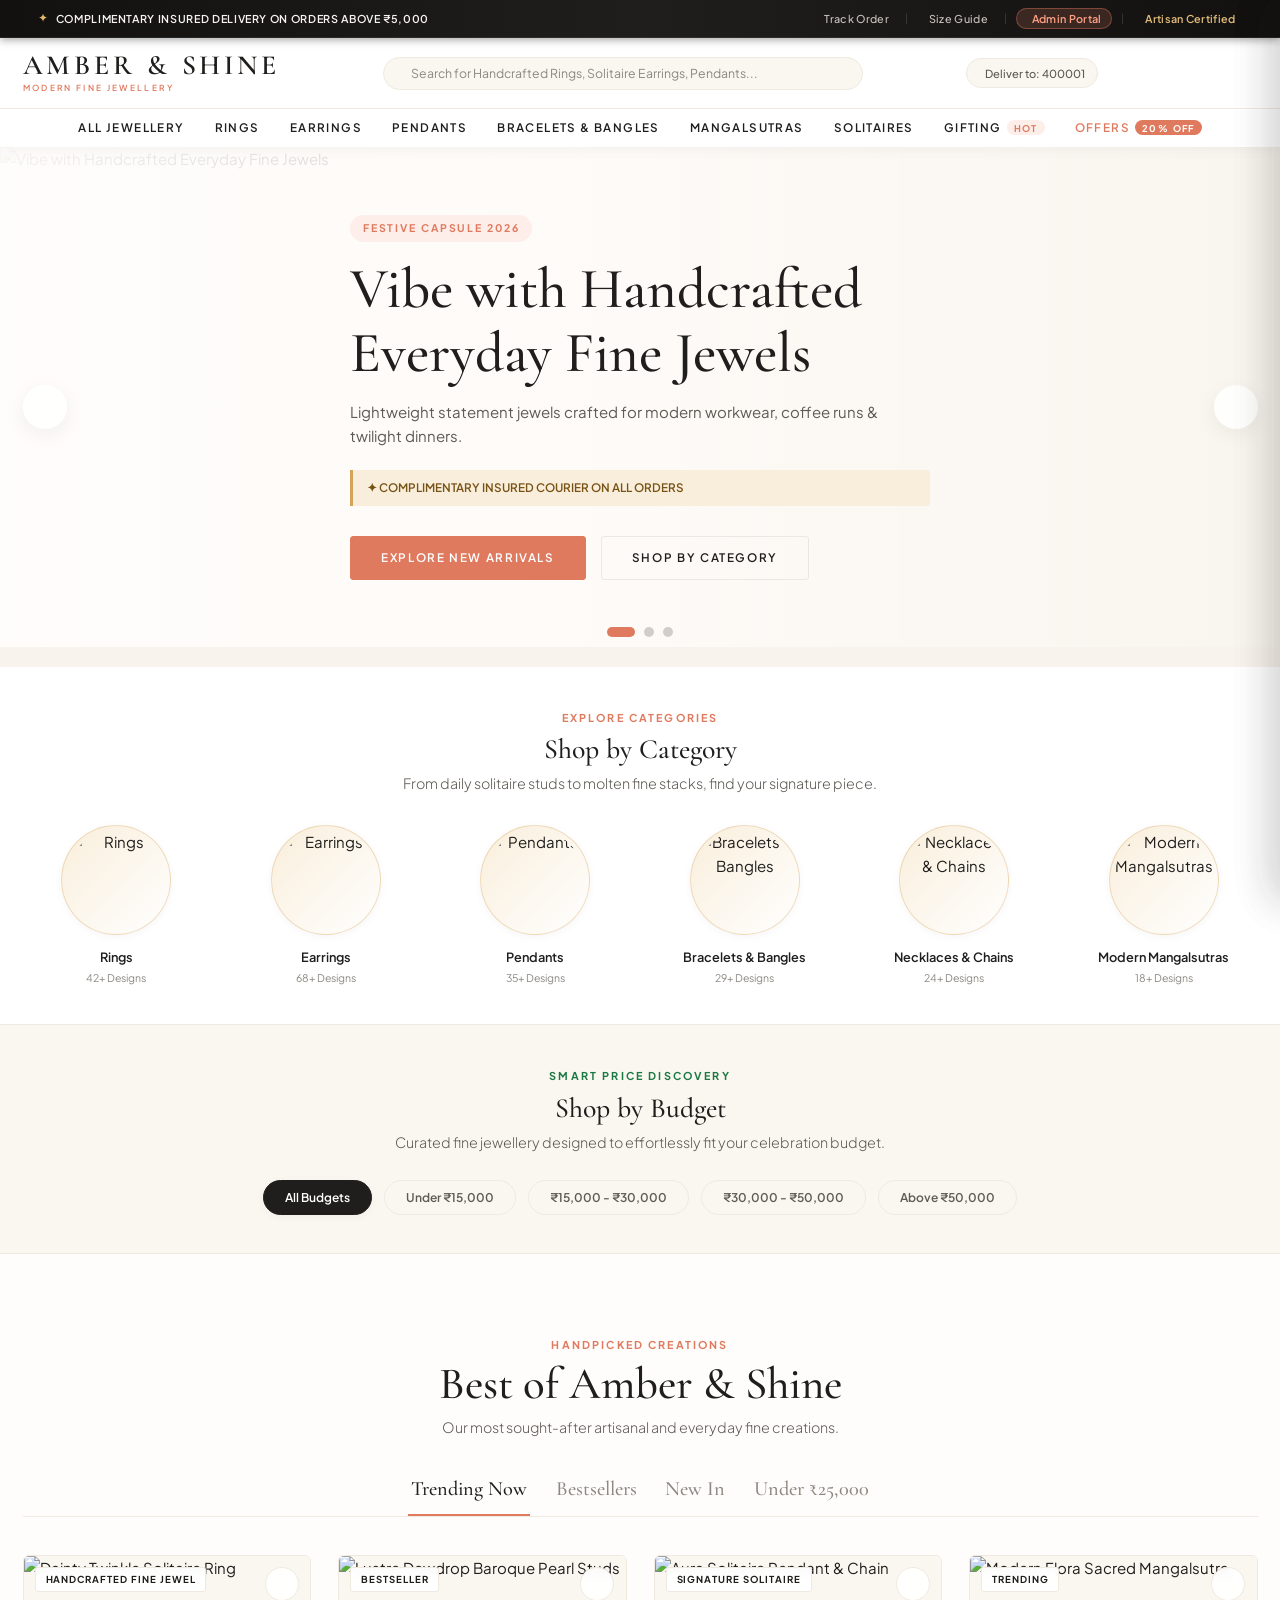
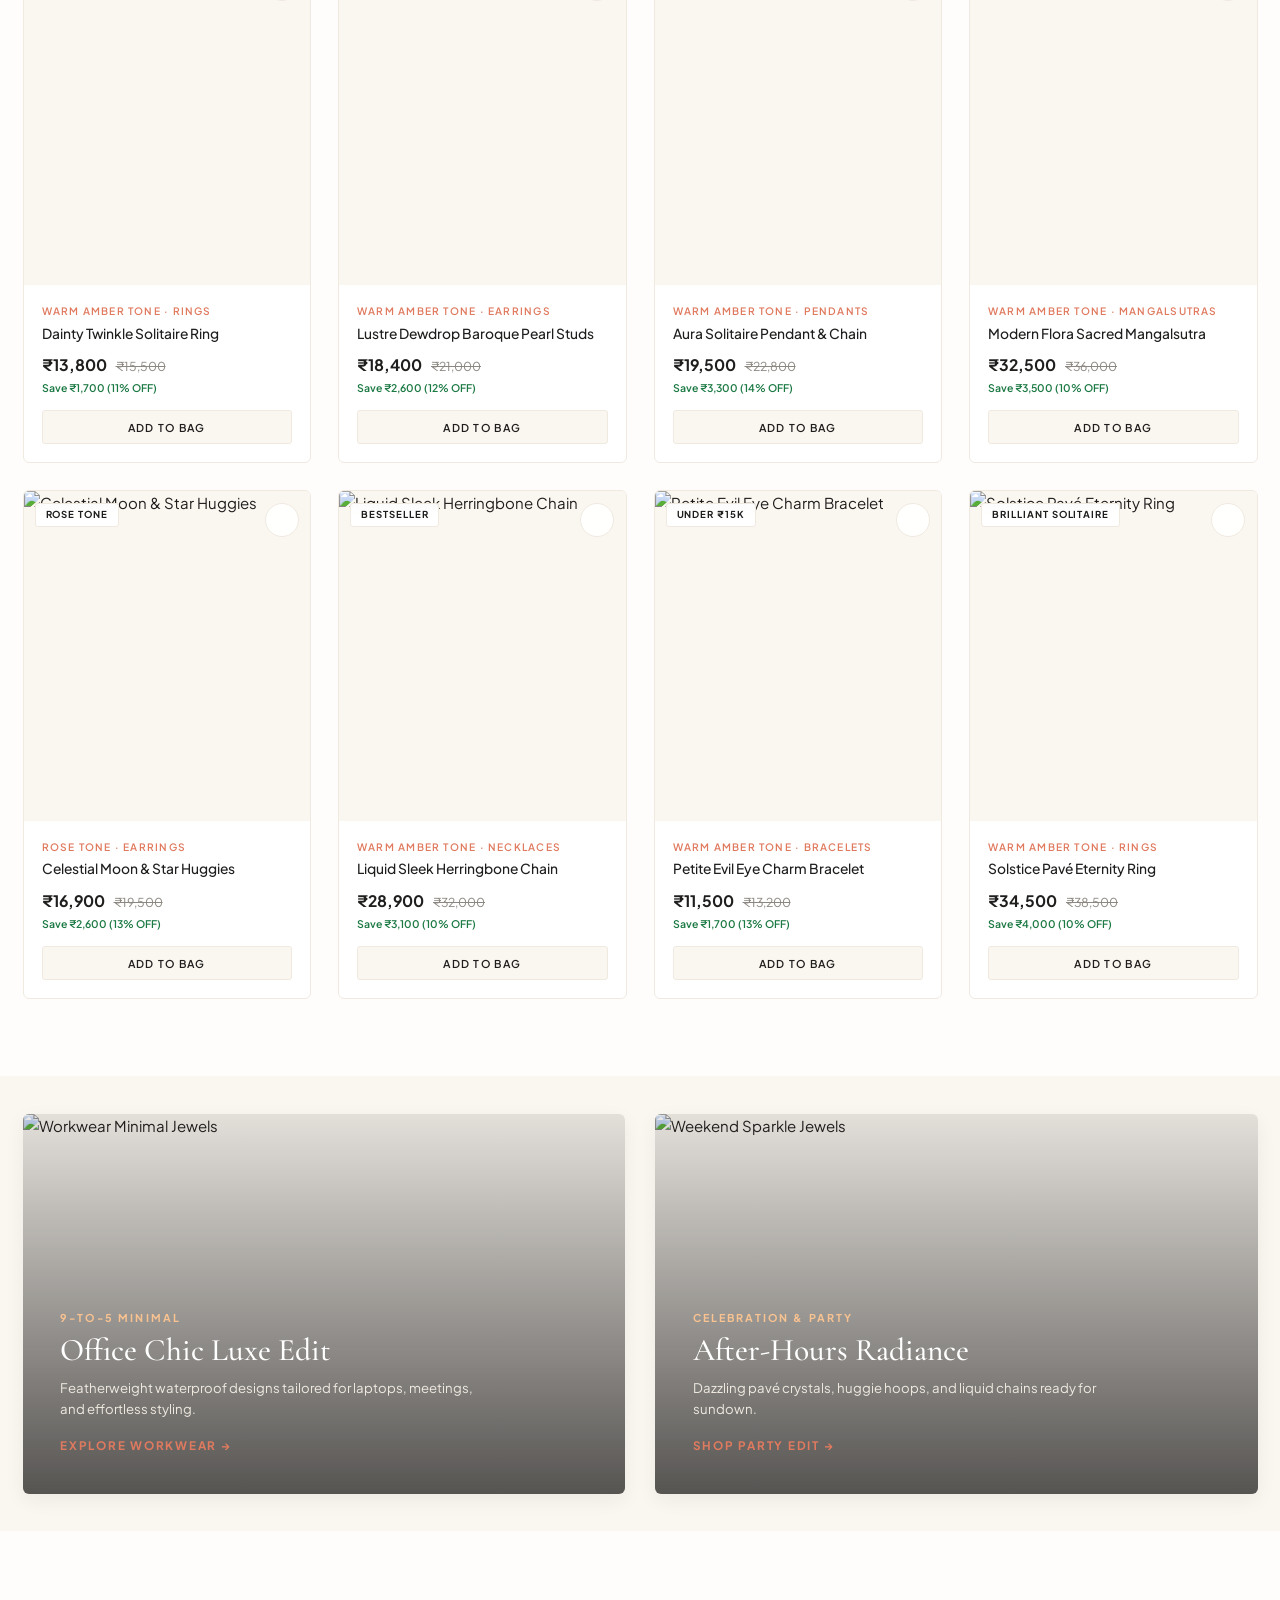
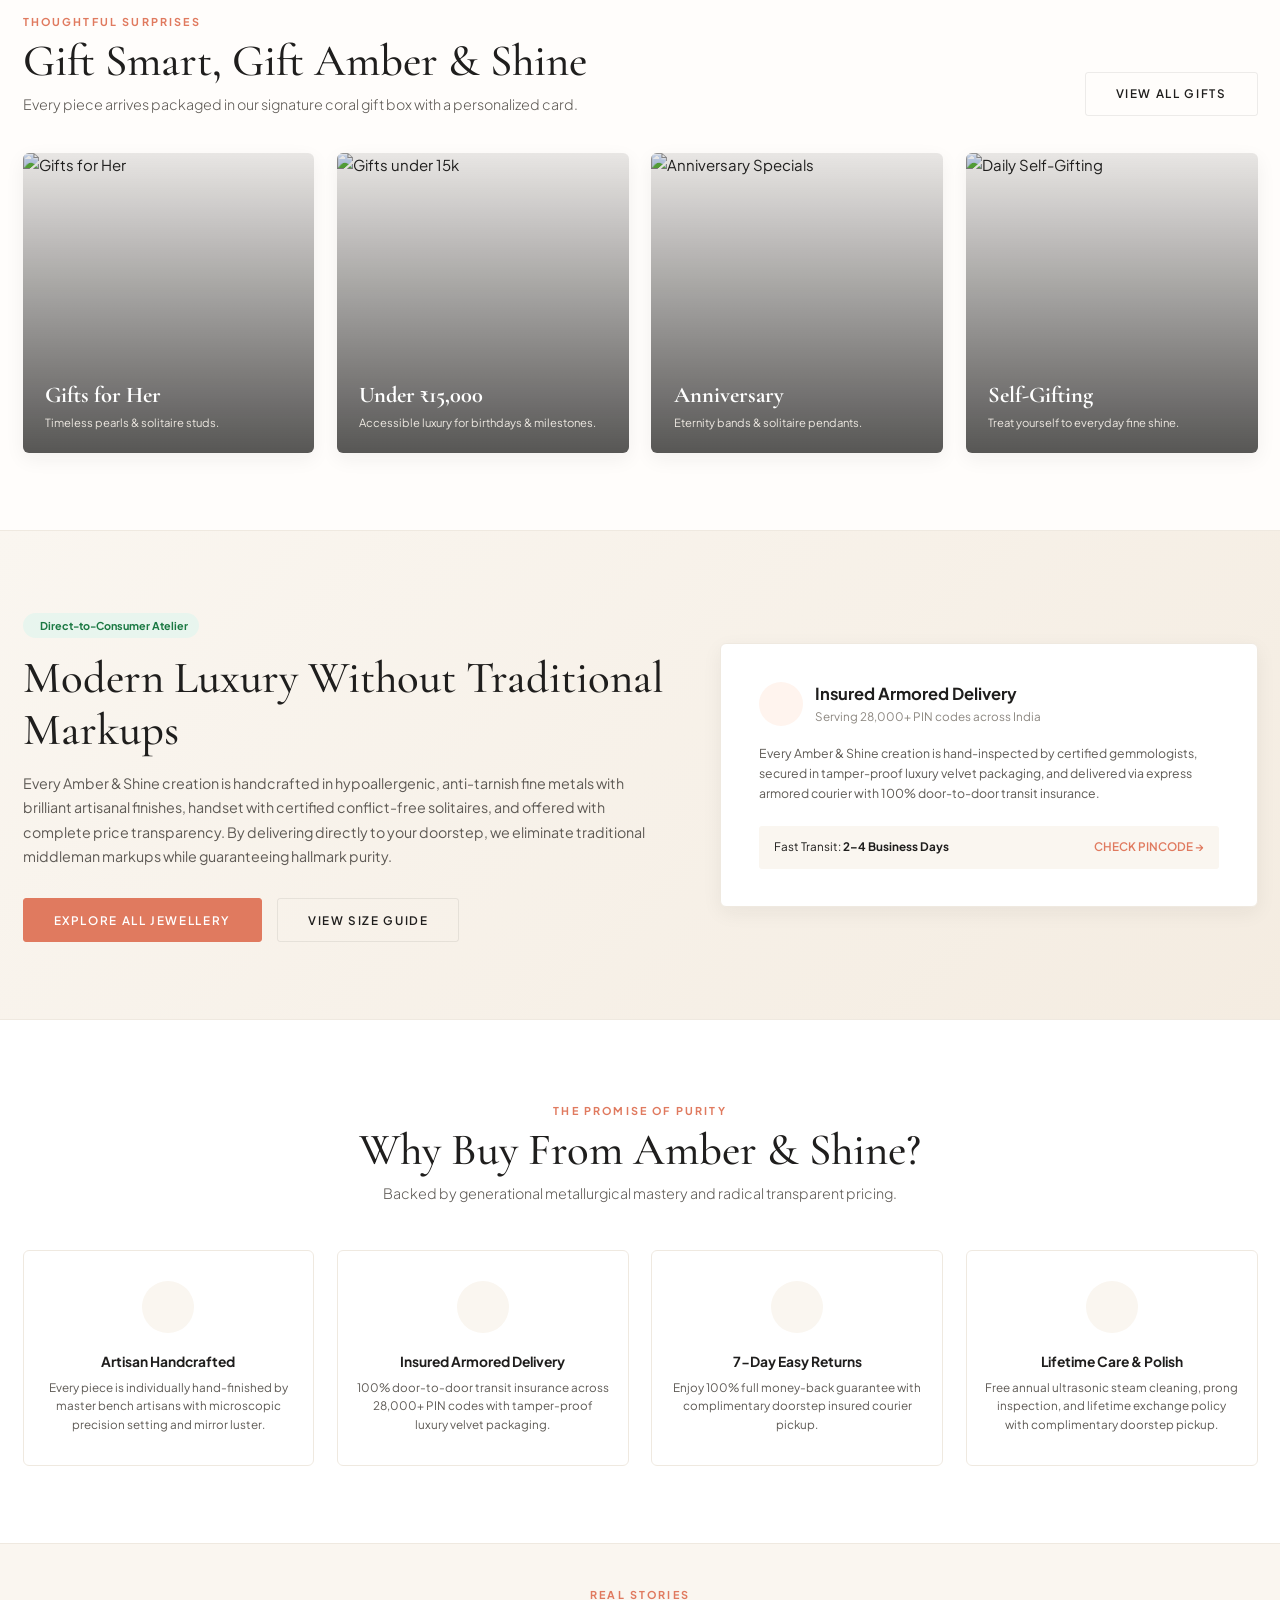
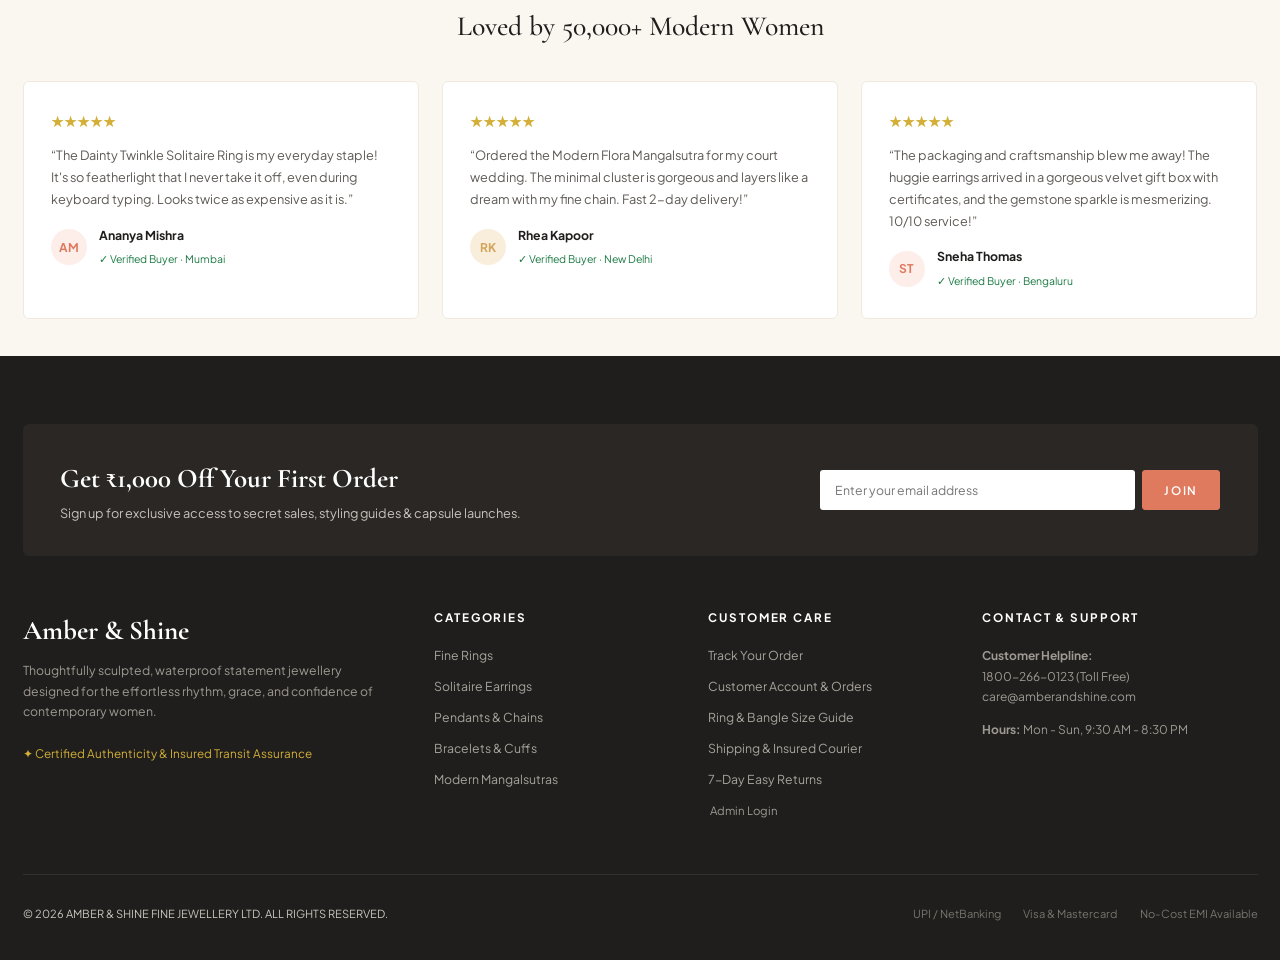
==== commit 99fc1c5b: "Add files via upload" ====
--- a/index.html
+++ b/index.html
@@ -1,739 +1,1123 @@
-<!DOCTYPE html>
-<html lang="en">
-<head>
-  <meta charset="UTF-8">
-  <meta name="viewport" content="width=device-width, initial-scale=1.0">
-  <title>Amber & Shine — Everyday 14KT & 18KT Fine Jewellery (Mia by Tanishq Inspired)</title>
-  <meta name="description" content="Discover lightweight, modern 14KT & 18KT gold and diamond jewellery designed for everyday wear, workwear, and gifting at Amber & Shine.">
-
-  <!-- Favicon -->
-  <link rel="icon" href="data:image/svg+xml,<svg xmlns=%22http://www.w3.org/2000/svg%22 viewBox=%220 0 100 100%22><text y=%22.9em%22 font-size=%2290%22>✨</text></svg>">
-
-  <!-- Lucide Icons CDN -->
-  <script src="https://unpkg.com/lucide@latest"></script>
-
-  <!-- Stylesheet (Directly in root) -->
-  <link rel="stylesheet" href="styles.css">
-</head>
-<body>
-
-  <!-- ==========================================================================
-       TOP PROMOTIONAL TICKER & UTILITY BAR (MIA BY TANISHQ STYLE)
-       ========================================================================== -->
-  <div class="top-promo-bar">
-    <div class="container" style="display: flex; align-items: center; justify-content: space-between; width: 100%;">
-      <div class="promo-ticker-text">
-        <span>✦ FLAT 20% OFF ON MAKING CHARGES</span>
-        <span class="promo-code-chip">USE CODE: SHINE20</span>
-        <span style="opacity: 0.6; margin: 0 0.4rem;">|</span>
-        <span>FREE INSURED SHIPPING ON ORDERS ABOVE ₹5,000</span>
-      </div>
-
-      <div class="top-bar-links">
-        <button type="button" class="top-bar-link" onclick="app.openSizeGuide()">
-          <i data-lucide="ruler" size="13"></i> Ring Size Guide
-        </button>
-        <span class="top-bar-link" style="color: var(--brand-gold);">
-          <i data-lucide="shield-check" size="13"></i> 100% BIS Hallmarked Pure Gold
-        </span>
-      </div>
-    </div>
-  </div>
-
-  <!-- ==========================================================================
-       MAIN SITE HEADER (LOGO, SEARCH, PINCODE, ACTIONS)
-       ========================================================================== -->
-  <header class="site-header" id="siteHeader">
-    <div class="container">
-      <div class="header-main-row">
-        <!-- Brand Logo -->
-        <a href="#home" class="brand-logo-wrap" onclick="app.navigateTo('home')">
-          <span class="brand-title">Amber & Shine</span>
-          <span class="brand-subtitle">Modern Fine Jewellery</span>
-        </a>
-
-        <!-- Integrated Search Bar -->
-        <div class="header-search-bar">
-          <div class="search-input-wrap">
-            <i data-lucide="search" size="16" style="color: var(--text-muted); flex-shrink: 0;"></i>
-            <input 
-              type="text" 
-              class="search-input" 
-              placeholder="Search for 14KT/18KT Gold Rings, Diamond Earrings, Pendants..." 
-              oninput="app.handleSearchInput(this.value)"
-              id="headerSearchInput"
-            >
-          </div>
-        </div>
-
-        <!-- Utilities -->
-        <div class="header-utilities">
-          <!-- Pincode Changer -->
-          <button type="button" class="header-pincode-btn" onclick="app.openPincodeModal()">
-            <i data-lucide="map-pin" size="14" style="color: var(--brand-coral);"></i>
-            <span id="headerPincodeText">Deliver to: 400001</span>
-          </button>
-
-          <!-- Wishlist -->
-          <button type="button" class="header-icon-btn" onclick="app.openWishlistDrawer()" title="Wishlist">
-            <i data-lucide="heart" size="20"></i>
-            <span class="icon-badge" id="headerWishlistBadge" style="display: none;">0</span>
-          </button>
-
-          <!-- Shopping Bag -->
-          <button type="button" class="header-icon-btn" onclick="app.openCartDrawer()" title="Shopping Bag">
-            <i data-lucide="shopping-bag" size="20"></i>
-            <span class="icon-badge" id="headerCartBadge" style="display: none;">0</span>
-          </button>
-        </div>
-      </div>
-    </div>
-
-    <!-- Secondary Mega Navbar -->
-    <nav class="header-secondary-nav">
-      <div class="container">
-        <div class="nav-links-wrap">
-          <button type="button" class="nav-item-btn active" onclick="app.navigateTo('home')">All Jewellery</button>
-          <button type="button" class="nav-item-btn" onclick="app.navigateToShop('Rings')">Rings</button>
-          <button type="button" class="nav-item-btn" onclick="app.navigateToShop('Earrings')">Earrings</button>
-          <button type="button" class="nav-item-btn" onclick="app.navigateToShop('Pendants')">Pendants</button>
-          <button type="button" class="nav-item-btn" onclick="app.navigateToShop('Bracelets')">Bracelets & Bangles</button>
-          <button type="button" class="nav-item-btn" onclick="app.navigateToShop('Mangalsutras')">Mangalsutras</button>
-          <button type="button" class="nav-item-btn" onclick="app.navigateToShop('Diamonds')">Diamonds</button>
-          <button type="button" class="nav-item-btn" onclick="app.scrollToSection('gifting-section')">
-            Gifting <span class="offer-tag-pill">HOT</span>
-          </button>
-          <button type="button" class="nav-item-btn" style="color: var(--brand-coral);" onclick="app.scrollToSection('hero-slider')">
-            Offers <span class="offer-tag-pill" style="background-color: var(--brand-coral); color: #fff;">20% OFF</span>
-          </button>
-        </div>
-      </div>
-    </nav>
-  </header>
-
-  <!-- ==========================================================================
-       MAIN CONTENT VIEWS CONTAINER
-       ========================================================================== -->
-  <main id="mainContent">
-
-    <!-- ========================================================================
-         VIEW 1: HOMEPAGE (MIA BY TANISHQ STYLE)
-         ======================================================================== -->
-    <div id="home-view" class="view-section active">
-
-      <!-- 1. HERO BANNER CAROUSEL -->
-      <section class="hero-carousel-section" id="hero-slider">
-        <div class="hero-slides-wrapper" id="heroSlidesWrapper">
-          <!-- Populated by app.js -->
-        </div>
-
-        <button class="carousel-arrow-btn carousel-arrow-prev" onclick="app.prevHeroSlide()" aria-label="Previous Slide">
-          <i data-lucide="chevron-left" size="24"></i>
-        </button>
-        <button class="carousel-arrow-btn carousel-arrow-next" onclick="app.nextHeroSlide()" aria-label="Next Slide">
-          <i data-lucide="chevron-right" size="24"></i>
-        </button>
-
-        <div class="hero-carousel-nav" id="heroCarouselDots">
-          <!-- Dots by app.js -->
-        </div>
-      </section>
-
-      <!-- 2. "SHOP BY CATEGORY" CIRCULAR BUBBLES GRID -->
-      <section class="section-padding-sm" id="category-bubbles-section" style="background-color: #FFFFFF; border-bottom: 1px solid var(--border-subtle);">
-        <div class="container">
-          <div style="text-align: center;">
-            <span class="section-eyebrow">Explore Categories</span>
-            <h2 class="editorial-title-md">Shop by Category</h2>
-            <p class="section-subhead">From daily diamond studs to molten gold stacks, find your signature piece.</p>
-          </div>
-
-          <div class="category-bubbles-grid" id="categoryBubblesGrid">
-            <!-- Populated by app.js -->
-          </div>
-        </div>
-      </section>
-
-      <!-- 3. "SHOP BY BUDGET / PRICE" STRIP -->
-      <section class="section-padding-sm" style="background-color: var(--bg-surface); border-bottom: 1px solid var(--border-subtle);">
-        <div class="container">
-          <div style="text-align: center;">
-            <span class="section-eyebrow" style="color: var(--brand-emerald);">Smart Price Discovery</span>
-            <h2 class="editorial-title-md">Shop by Budget</h2>
-            <p class="section-subhead">Curated fine jewellery designed to effortlessly fit your celebration budget.</p>
-          </div>
-
-          <div class="budget-filter-strip" id="budgetChipsStrip">
-            <!-- Populated by app.js -->
-          </div>
-        </div>
-      </section>
-
-      <!-- 4. TABBED PRODUCT SHOWCASE: BEST OF AMBER & SHINE -->
-      <section class="section-padding" id="showcase-section">
-        <div class="container">
-          <div style="text-align: center; margin-bottom: 2rem;">
-            <span class="section-eyebrow">Handpicked Creations</span>
-            <h2 class="editorial-title-lg">Best of Amber & Shine</h2>
-            <p class="section-subhead">Our most sought-after lightweight 14KT & 18KT gold creations.</p>
-          </div>
-
-          <!-- Tabs (Trending, Bestsellers, New, Under ₹25k) -->
-          <div class="showcase-tabs-row">
-            <button class="showcase-tab-btn active" onclick="app.selectShowcaseTab('trending', this)">Trending Now</button>
-            <button class="showcase-tab-btn" onclick="app.selectShowcaseTab('bestsellers', this)">Bestsellers</button>
-            <button class="showcase-tab-btn" onclick="app.selectShowcaseTab('new', this)">New In</button>
-            <button class="showcase-tab-btn" onclick="app.selectShowcaseTab('under25k', this)">Under ₹25,000</button>
-          </div>
-
-          <!-- Product Grid -->
-          <div class="product-grid" id="showcaseProductsGrid">
-            <!-- Populated by app.js -->
-          </div>
-        </div>
-      </section>
-
-      <!-- 5. LIFESTYLE SPOTLIGHT BANNERS (MIA STYLE WORKWEAR & PARTY) -->
-      <section class="section-padding-sm" style="background-color: var(--bg-surface);">
-        <div class="container">
-          <div class="spotlight-banners-grid">
-            <!-- Banner 1 -->
-            <div class="spotlight-card" onclick="app.navigateToShop('Workwear')">
-              <img src="https://images.unsplash.com/photo-1611591475883-9b883d6a953d?auto=format&fit=crop&w=900&q=85" alt="Workwear Minimal Jewellery" class="spotlight-img">
-              <div class="spotlight-overlay">
-                <span class="spotlight-tag">9-to-5 Minimal</span>
-                <h3 class="spotlight-title">Office Chic Gold Edit</h3>
-                <p class="spotlight-sub">Featherweight 14KT designs tailored for laptops, meetings, and effortless styling.</p>
-                <span style="font-weight: 700; font-size: 0.78rem; text-transform: uppercase; letter-spacing: 0.15em; color: var(--brand-coral);">
-                  EXPLORE WORKWEAR →
-                </span>
-              </div>
-            </div>
-
-            <!-- Banner 2 -->
-            <div class="spotlight-card" onclick="app.navigateToShop('Party')">
-              <img src="https://images.unsplash.com/photo-1573408301185-9146fe634ad0?auto=format&fit=crop&w=900&q=85" alt="Weekend Sparkle Diamonds" class="spotlight-img">
-              <div class="spotlight-overlay">
-                <span class="spotlight-tag">Celebration & Party</span>
-                <h3 class="spotlight-title">After-Hours Radiance</h3>
-                <p class="spotlight-sub">Dazzling pavé diamonds, huggie hoops, and liquid chains ready for sundown.</p>
-                <span style="font-weight: 700; font-size: 0.78rem; text-transform: uppercase; letter-spacing: 0.15em; color: var(--brand-coral);">
-                  SHOP PARTY EDIT →
-                </span>
-              </div>
-            </div>
-          </div>
-        </div>
-      </section>
-
-      <!-- 6. CURATED GIFTING & OCCASIONS -->
-      <section class="section-padding" id="gifting-section">
-        <div class="container">
-          <div style="display: flex; justify-content: space-between; align-items: flex-end; margin-bottom: 2.5rem; flex-wrap: wrap; gap: 1rem;">
-            <div>
-              <span class="section-eyebrow">Thoughtful Surprises</span>
-              <h2 class="editorial-title-lg">Gift Smart, Gift Amber & Shine</h2>
-              <p class="section-subhead">Every piece arrives packaged in our signature coral gift box with a personalized card.</p>
-            </div>
-            <button class="btn btn-outline" onclick="app.navigateToShop('all')">VIEW ALL GIFTS</button>
-          </div>
-
-          <div style="display: grid; grid-template-columns: repeat(4, 1fr); gap: 1.5rem;">
-            <div class="spotlight-card" style="height: 300px;" onclick="app.navigateToShop('Earrings')">
-              <img src="https://images.unsplash.com/photo-1630019852942-f89202989a59?auto=format&fit=crop&w=600&q=80" alt="Gifts for Her" class="spotlight-img">
-              <div class="spotlight-overlay" style="padding: 1.5rem;">
-                <h4 style="font-family: var(--font-heading); font-size: 1.5rem;">Gifts for Her</h4>
-                <p style="font-size: 0.75rem; color: #EDE8E1;">Timeless pearls & diamond studs.</p>
-              </div>
-            </div>
-
-            <div class="spotlight-card" style="height: 300px;" onclick="app.selectBudgetFilter('under-15k')">
-              <img src="https://images.unsplash.com/photo-1605100804763-247f67b3557e?auto=format&fit=crop&w=600&q=80" alt="Gifts under 15k" class="spotlight-img">
-              <div class="spotlight-overlay" style="padding: 1.5rem;">
-                <h4 style="font-family: var(--font-heading); font-size: 1.5rem;">Under ₹15,000</h4>
-                <p style="font-size: 0.75rem; color: #EDE8E1;">Accessible luxury for birthdays & milestones.</p>
-              </div>
-            </div>
-
-            <div class="spotlight-card" style="height: 300px;" onclick="app.navigateToShop('Rings')">
-              <img src="https://images.unsplash.com/photo-1600003014755-ba31aa59c4b6?auto=format&fit=crop&w=600&q=80" alt="Anniversary Specials" class="spotlight-img">
-              <div class="spotlight-overlay" style="padding: 1.5rem;">
-                <h4 style="font-family: var(--font-heading); font-size: 1.5rem;">Anniversary</h4>
-                <p style="font-size: 0.75rem; color: #EDE8E1;">Eternity bands & solitaire pendants.</p>
-              </div>
-            </div>
-
-            <div class="spotlight-card" style="height: 300px;" onclick="app.navigateToShop('Bracelets')">
-              <img src="https://images.unsplash.com/photo-1611591475850-2c351be8c5bc?auto=format&fit=crop&w=600&q=80" alt="Daily Self-Gifting" class="spotlight-img">
-              <div class="spotlight-overlay" style="padding: 1.5rem;">
-                <h4 style="font-family: var(--font-heading); font-size: 1.5rem;">Self-Gifting</h4>
-                <p style="font-size: 0.75rem; color: #EDE8E1;">Treat yourself to everyday gold shine.</p>
-              </div>
-            </div>
-          </div>
-        </div>
-      </section>
-
-      <!-- 7. THE AMBER & SHINE ATELIER & DELIVERY -->
-      <section class="section-padding experience-section">
-        <div class="container">
-          <div class="experience-grid">
-            <div>
-              <span class="experience-pill-badge">
-                <i data-lucide="sparkles" size="14"></i> Direct-to-Consumer Atelier
-              </span>
-              <h2 class="editorial-title-lg" style="margin-bottom: 1rem;">Modern Luxury Without Traditional Markups</h2>
-              <p style="color: var(--text-secondary); font-size: 0.95rem; line-height: 1.7; margin-bottom: 2rem;">
-                Every Amber & Shine creation is handcrafted in 14KT and 18KT solid gold, handset with certified conflict-free diamonds, and offered with complete price transparency. By delivering directly to your doorstep, we eliminate traditional middleman markups while guaranteeing hallmark purity.
-              </p>
-              <div style="display: flex; gap: 1rem; flex-wrap: wrap;">
-                <button class="btn btn-coral" onclick="app.navigateTo('shop')">
-                  EXPLORE ALL JEWELLERY
-                </button>
-                <button class="btn btn-outline" onclick="app.openSizeGuide()">
-                  VIEW SIZE GUIDE
-                </button>
-              </div>
-            </div>
-
-            <div class="experience-card-box">
-              <div style="display: flex; align-items: center; gap: 0.8rem; margin-bottom: 1.2rem;">
-                <div style="width: 44px; height: 44px; border-radius: 50%; background-color: var(--bg-accent-soft); display: flex; align-items: center; justify-content: center; color: var(--brand-coral);">
-                  <i data-lucide="package-check" size="20"></i>
-                </div>
-                <div>
-                  <h4 style="font-size: 1.1rem; font-weight: 700;">Insured Armored Delivery</h4>
-                  <p style="font-size: 0.78rem; color: var(--text-muted);">Serving 28,000+ PIN codes across India</p>
-                </div>
-              </div>
-              <p style="font-size: 0.82rem; color: var(--text-secondary); line-height: 1.6; margin-bottom: 1.5rem;">
-                Every Amber & Shine creation is hand-inspected by certified gemmologists, secured in tamper-proof luxury velvet packaging, and delivered via express armored courier with 100% door-to-door transit insurance.
-              </p>
-              <div style="padding: 0.8rem 1rem; background-color: var(--bg-surface); border-radius: var(--radius-xs); font-size: 0.78rem; display: flex; justify-content: space-between; align-items: center;">
-                <span>Fast Transit: <strong>2–4 Business Days</strong></span>
-                <span style="color: var(--brand-coral); font-weight: 600; cursor: pointer;" onclick="app.openPincodeModal()">CHECK PINCODE →</span>
-              </div>
-            </div>
-          </div>
-        </div>
-      </section>
-
-      <!-- 8. TANISHQ-GRADE TRUST BADGES -->
-      <section class="section-padding" style="background-color: #FFFFFF;">
-        <div class="container">
-          <div style="text-align: center; margin-bottom: 3rem;">
-            <span class="section-eyebrow">The Promise of Purity</span>
-            <h2 class="editorial-title-lg">Why Buy From Amber & Shine?</h2>
-            <p class="section-subhead">Backed by generational metallurgical mastery and radical transparent pricing.</p>
-          </div>
-
-          <div class="trust-pillars-grid">
-            <div class="trust-card">
-              <div class="trust-icon-box"><i data-lucide="award" size="24"></i></div>
-              <h4 class="trust-title">100% BIS Hallmarked</h4>
-              <p class="trust-text">Every piece of 14KT and 18KT gold is hallmarked by the Bureau of Indian Standards with verified purity laser imprint.</p>
-            </div>
-
-            <div class="trust-card">
-              <div class="trust-icon-box"><i data-lucide="gem" size="24"></i></div>
-              <h4 class="trust-title">Certified Diamonds</h4>
-              <p class="trust-text">Authentic conflict-free diamonds certified by SGL and IGI laboratories with individual certificate cards.</p>
-            </div>
-
-            <div class="trust-card">
-              <div class="trust-icon-box"><i data-lucide="refresh-cw" size="24"></i></div>
-              <h4 class="trust-title">15-Day Easy Returns</h4>
-              <p class="trust-text">Enjoy 100% full money-back guarantee with complimentary doorstep insured courier pickup.</p>
-            </div>
-
-            <div class="trust-card">
-              <div class="trust-icon-box"><i data-lucide="shield-check" size="24"></i></div>
-              <h4 class="trust-title">Lifetime Care & Exchange</h4>
-              <p class="trust-text">Free annual ultrasonic steam cleaning, prong inspection, and lifetime exchange policy with complimentary doorstep pickup.</p>
-            </div>
-          </div>
-        </div>
-      </section>
-
-      <!-- 9. REVIEWS / CLIENT LOVE -->
-      <section class="section-padding-sm" style="background-color: var(--bg-surface); border-top: 1px solid var(--border-subtle);">
-        <div class="container">
-          <div style="text-align: center; margin-bottom: 2.5rem;">
-            <span class="section-eyebrow">Real Stories</span>
-            <h2 class="editorial-title-md">Loved by 50,000+ Modern Women</h2>
-          </div>
-
-          <div style="display: grid; grid-template-columns: repeat(3, 1fr); gap: 1.5rem;">
-            <div style="background: #FFFFFF; padding: 1.8rem; border-radius: var(--radius-sm); border: 1px solid var(--border-subtle);">
-              <div style="display: flex; color: #D4AF37; gap: 2px; margin-bottom: 0.8rem;">
-                ★★★★★
-              </div>
-              <p style="font-size: 0.85rem; color: var(--text-secondary); line-height: 1.7; margin-bottom: 1rem;">
-                “The Dainty Twinkle Diamond Ring is my everyday staple! It's so featherlight that I never take it off, even during keyboard typing. Looks twice as expensive as it is.”
-              </p>
-              <div style="display: flex; align-items: center; gap: 0.8rem;">
-                <div style="width: 36px; height: 36px; border-radius: 50%; background-color: var(--brand-coral-soft); color: var(--brand-coral); display: flex; align-items: center; justify-content: center; font-weight: 700; font-size: 0.8rem;">AM</div>
-                <div>
-                  <div style="font-weight: 700; font-size: 0.82rem;">Ananya Mishra</div>
-                  <span style="font-size: 0.7rem; color: var(--brand-emerald);">✓ Verified Buyer · Mumbai</span>
-                </div>
-              </div>
-            </div>
-
-            <div style="background: #FFFFFF; padding: 1.8rem; border-radius: var(--radius-sm); border: 1px solid var(--border-subtle);">
-              <div style="display: flex; color: #D4AF37; gap: 2px; margin-bottom: 0.8rem;">
-                ★★★★★
-              </div>
-              <p style="font-size: 0.85rem; color: var(--text-secondary); line-height: 1.7; margin-bottom: 1rem;">
-                “Ordered the Modern Flora Mangalsutra for my court wedding. The minimal diamond cluster is gorgeous and layers like a dream with my gold chain. Fast 2-day delivery!”
-              </p>
-              <div style="display: flex; align-items: center; gap: 0.8rem;">
-                <div style="width: 36px; height: 36px; border-radius: 50%; background-color: var(--brand-gold-light); color: var(--brand-gold); display: flex; align-items: center; justify-content: center; font-weight: 700; font-size: 0.8rem;">RK</div>
-                <div>
-                  <div style="font-weight: 700; font-size: 0.82rem;">Rhea Kapoor</div>
-                  <span style="font-size: 0.7rem; color: var(--brand-emerald);">✓ Verified Buyer · New Delhi</span>
-                </div>
-              </div>
-            </div>
-
-            <div style="background: #FFFFFF; padding: 1.8rem; border-radius: var(--radius-sm); border: 1px solid var(--border-subtle);">
-              <div style="display: flex; color: #D4AF37; gap: 2px; margin-bottom: 0.8rem;">
-                ★★★★★
-              </div>
-              <p style="font-size: 0.85rem; color: var(--text-secondary); line-height: 1.7; margin-bottom: 1rem;">
-                “The packaging and craftsmanship blew me away! The huggie earrings arrived in a gorgeous velvet gift box with certificates, and the diamond sparkle is mesmerizing. 10/10 service!”
-              </p>
-              <div style="display: flex; align-items: center; gap: 0.8rem;">
-                <div style="width: 36px; height: 36px; border-radius: 50%; background-color: var(--brand-coral-soft); color: var(--brand-coral); display: flex; align-items: center; justify-content: center; font-weight: 700; font-size: 0.8rem;">ST</div>
-                <div>
-                  <div style="font-weight: 700; font-size: 0.82rem;">Sneha Thomas</div>
-                  <span style="font-size: 0.7rem; color: var(--brand-emerald);">✓ Verified Buyer · Bengaluru</span>
-                </div>
-              </div>
-            </div>
-          </div>
-        </div>
-      </section>
-
-    </div>
-
-    <!-- ========================================================================
-         VIEW 2: CATALOG / SHOP VIEW
-         ======================================================================== -->
-    <div id="shop-view" class="view-section">
-      <div class="container" style="padding-top: 3rem; padding-bottom: 5rem;">
-        <div style="margin-bottom: 2rem; display: flex; justify-content: space-between; align-items: flex-end; flex-wrap: wrap; gap: 1rem;">
-          <div>
-            <span class="section-eyebrow" id="catalogSubtitle">14KT & 18KT Lightweight Fine Jewellery</span>
-            <h1 class="editorial-title-lg" id="catalogTitle">All Creations</h1>
-          </div>
-          <div style="display: flex; gap: 0.6rem;">
-            <button class="budget-chip-btn active" onclick="app.filterCatalog('all')">All</button>
-            <button class="budget-chip-btn" onclick="app.filterCatalog('Rings')">Rings</button>
-            <button class="budget-chip-btn" onclick="app.filterCatalog('Earrings')">Earrings</button>
-            <button class="budget-chip-btn" onclick="app.filterCatalog('Pendants')">Pendants</button>
-            <button class="budget-chip-btn" onclick="app.filterCatalog('Bracelets')">Bracelets</button>
-            <button class="budget-chip-btn" onclick="app.filterCatalog('Mangalsutras')">Mangalsutras</button>
-          </div>
-        </div>
-
-        <div class="product-grid" id="catalogProductGrid">
-          <!-- Populated by app.js -->
-        </div>
-      </div>
-    </div>
-
-    <!-- ========================================================================
-         VIEW 3: PRODUCT DETAIL PAGE (PDP)
-         ======================================================================== -->
-    <div id="product-view" class="view-section">
-      <div class="container" style="padding-top: 2.5rem; padding-bottom: 5rem;">
-        <div style="margin-bottom: 1.5rem; font-size: 0.75rem; color: var(--text-muted);">
-          <a href="#home" onclick="app.navigateTo('home')">Home</a> / 
-          <a href="#shop" onclick="app.navigateToShop('all')">Jewellery</a> / 
-          <span style="color: var(--text-primary);" id="pdpTitleBreadcrumb">Product</span>
-        </div>
-
-        <div style="display: grid; grid-template-columns: 1fr 1fr; gap: 4rem;">
-          <!-- Gallery -->
-          <div>
-            <div style="position: relative; aspect-ratio: 1/1.15; background: var(--bg-surface); border-radius: var(--radius-sm); overflow: hidden; border: 1px solid var(--border-subtle); margin-bottom: 1rem;">
-              <img src="" alt="Product Detail" id="pdpMainImage" style="width: 100%; height: 100%; object-fit: cover;">
-            </div>
-            <div style="display: flex; gap: 0.8rem;" id="pdpThumbnails"></div>
-          </div>
-
-          <!-- PDP Details -->
-          <div>
-            <span style="font-size: 0.72rem; font-weight: 700; color: var(--brand-coral); text-transform: uppercase;" id="pdpKaratageTag">14KT GOLD</span>
-            <h1 style="font-family: var(--font-heading); font-size: 2.2rem; margin: 0.4rem 0 0.8rem;" id="pdpTitle">Product Name</h1>
-            
-            <div style="display: flex; align-items: center; gap: 0.8rem; margin-bottom: 1.5rem; font-size: 0.8rem;">
-              <span style="color: #D4AF37;">★★★★★</span>
-              <span style="color: var(--text-secondary);" id="pdpRatingText">4.9 (84 reviews)</span>
-            </div>
-
-            <!-- Price -->
-            <div style="padding: 1rem 0; border-top: 1px solid var(--border-subtle); border-bottom: 1px solid var(--border-subtle); margin-bottom: 1.5rem; display: flex; align-items: baseline; gap: 1rem;">
-              <span style="font-size: 1.8rem; font-weight: 700;" id="pdpPrice">₹13,800</span>
-              <span style="font-size: 1rem; color: var(--text-muted); text-decoration: line-through;" id="pdpOriginalPrice">₹15,500</span>
-              <span style="font-size: 0.78rem; font-weight: 700; color: var(--brand-emerald); background: var(--brand-emerald-soft); padding: 0.2rem 0.6rem; border-radius: var(--radius-pill);" id="pdpSavingsTag">Save ₹1,700</span>
-            </div>
-
-            <p style="font-size: 0.9rem; color: var(--text-secondary); line-height: 1.7; margin-bottom: 1.5rem;" id="pdpDescription">
-              Detailed description...
-            </p>
-
-            <!-- Metal Choice -->
-            <div style="margin-bottom: 1.5rem;">
-              <label style="font-size: 0.74rem; font-weight: 700; text-transform: uppercase; color: var(--text-primary); display: block; margin-bottom: 0.5rem;">Gold Karatage & Color</label>
-              <div style="display: flex; gap: 0.6rem;" id="pdpMetalsList"></div>
-            </div>
-
-            <!-- Size Choice -->
-            <div style="margin-bottom: 1.8rem;">
-              <div style="display: flex; justify-content: space-between; align-items: center; margin-bottom: 0.5rem;">
-                <label style="font-size: 0.74rem; font-weight: 700; text-transform: uppercase; color: var(--text-primary);">Select Size</label>
-                <button type="button" style="font-size: 0.72rem; color: var(--brand-coral); text-decoration: underline;" onclick="app.openSizeGuide()">Ring Size Guide</button>
-              </div>
-              <div style="display: flex; gap: 0.6rem;" id="pdpSizesList"></div>
-            </div>
-
-            <!-- Actions -->
-            <div style="display: flex; gap: 1rem; margin-bottom: 2rem;">
-              <div style="display: flex; align-items: center; border: 1px solid var(--border-subtle); border-radius: var(--radius-xs); background: var(--bg-surface);">
-                <button type="button" style="padding: 0 0.8rem; font-weight: 700;" onclick="app.decrementPdpQty()">−</button>
-                <span id="pdpQtyText" style="font-size: 0.9rem; font-weight: 600; padding: 0 0.4rem;">1</span>
-                <button type="button" style="padding: 0 0.8rem; font-weight: 700;" onclick="app.incrementPdpQty()">+</button>
-              </div>
-
-              <button class="btn btn-coral" style="flex-grow: 1;" onclick="app.addPdpToCart()">
-                ADD TO BAG
-              </button>
-            </div>
-
-            <!-- Specs Box -->
-            <div style="background: var(--bg-surface); padding: 1.2rem; border-radius: var(--radius-xs); border: 1px solid var(--border-subtle);">
-              <h4 style="font-size: 0.85rem; font-weight: 700; margin-bottom: 0.8rem;">Product Specifications</h4>
-              <div id="pdpSpecsList"></div>
-            </div>
-
-          </div>
-        </div>
-
-        <!-- Recommendations -->
-        <div style="margin-top: 5rem; padding-top: 3rem; border-top: 1px solid var(--border-subtle);">
-          <h2 class="editorial-title-md" style="text-align: center; margin-bottom: 2rem;">You May Also Love</h2>
-          <div class="product-grid" id="pdpRecommendationsGrid"></div>
-        </div>
-      </div>
-    </div>
-
-  </main>
-
-  <!-- ==========================================================================
-       CART DRAWER WITH PROMO ENGINE (MIA STYLE)
-       ========================================================================== -->
-  <div class="drawer-backdrop" id="drawerBackdrop" onclick="app.closeAllModals()"></div>
-
-  <aside class="cart-drawer" id="cartDrawer">
-    <div class="drawer-header">
-      <h3 class="drawer-title">Your Shopping Bag (<span id="drawerCartCount">0</span>)</h3>
-      <button class="drawer-close-btn" onclick="app.closeCartDrawer()">
-        <i data-lucide="x" size="20"></i>
-      </button>
-    </div>
-
-    <!-- Free Shipping Meter -->
-    <div class="shipping-meter-wrap">
-      <div id="shippingMeterText">Add ₹5,000 more for FREE Insured Courier.</div>
-      <div class="shipping-meter-track">
-        <div class="shipping-meter-fill" id="shippingMeterFill"></div>
-      </div>
-    </div>
-
-    <!-- Promo Code Box -->
-    <div class="cart-coupon-box">
-      <div style="font-size: 0.74rem; font-weight: 700; color: var(--brand-coral);">Have a Promo Code? (Try SHINE20 or SHINE1000)</div>
-      <div class="coupon-input-wrap">
-        <input type="text" class="coupon-input" id="cartCouponInput" placeholder="Enter promo code">
-        <button type="button" class="coupon-apply-btn" onclick="app.applyCartCoupon()">APPLY</button>
-      </div>
-    </div>
-
-    <!-- Items Scroll List -->
-    <div class="drawer-items-list" id="cartItemsList"></div>
-
-    <!-- Drawer Footer -->
-    <div class="drawer-footer" id="cartDrawerFooter">
-      <div class="price-summary-line">
-        <span>Bag Subtotal</span>
-        <span id="cartSubtotalDisplay">₹0</span>
-      </div>
-      <div class="price-summary-line" id="cartDiscountRow" style="display: none; color: var(--brand-emerald);">
-        <span>Coupon Discount</span>
-        <span id="cartDiscountDisplay">- ₹0</span>
-      </div>
-      <div class="price-summary-line" style="color: var(--brand-emerald);">
-        <span>Shipping & Insured Courier</span>
-        <span>FREE</span>
-      </div>
-      <div class="price-summary-total">
-        <span>Grand Total (Incl. Taxes)</span>
-        <span id="cartFinalTotalDisplay">₹0</span>
-      </div>
-      <button class="btn btn-coral" style="width: 100%;" onclick="app.handleCartCheckout()">
-        SECURE CHECKOUT →
-      </button>
-    </div>
-  </aside>
-
-  <!-- ==========================================================================
-       WISHLIST DRAWER
-       ========================================================================== -->
-  <aside class="wishlist-drawer" id="wishlistDrawer">
-    <div class="drawer-header">
-      <h3 class="drawer-title">My Wishlist</h3>
-      <button class="drawer-close-btn" onclick="app.closeWishlistDrawer()">
-        <i data-lucide="x" size="20"></i>
-      </button>
-    </div>
-    <div class="drawer-items-list" id="wishlistItemsList"></div>
-  </aside>
-
-  <!-- ==========================================================================
-       PINCODE PICKER MODAL
-       ========================================================================== -->
-  <div class="app-modal" id="pincodeModal">
-    <div class="app-modal-card" style="max-width: 440px;">
-      <button class="modal-close-btn" onclick="app.closePincodeModal()"><i data-lucide="x"></i></button>
-      <div style="text-align: center; margin-bottom: 1.5rem;">
-        <i data-lucide="map-pin" size="32" style="color: var(--brand-coral); margin-bottom: 0.5rem;"></i>
-        <h3 style="font-size: 1.3rem; font-weight: 700;">Select Delivery Location</h3>
-        <p style="font-size: 0.82rem; color: var(--text-muted); margin-top: 0.3rem;">Enter your 6-digit pincode for precise delivery dates & express courier availability.</p>
-      </div>
-      <div style="display: flex; gap: 0.5rem; margin-bottom: 1rem;">
-        <input type="text" class="coupon-input" id="modalPincodeInput" placeholder="e.g. 400001" maxlength="6">
-        <button class="btn btn-coral" style="padding: 0.5rem 1.2rem;" onclick="app.saveModalPincode()">SAVE</button>
-      </div>
-      <div style="display: flex; gap: 0.5rem; flex-wrap: wrap;">
-        <span style="font-size: 0.72rem; color: var(--text-muted);">Quick Picks:</span>
-        <button class="budget-chip-btn" style="padding: 0.25rem 0.7rem; font-size: 0.72rem;" onclick="document.getElementById('modalPincodeInput').value='400001'; app.saveModalPincode();">Mumbai (400001)</button>
-        <button class="budget-chip-btn" style="padding: 0.25rem 0.7rem; font-size: 0.72rem;" onclick="document.getElementById('modalPincodeInput').value='110001'; app.saveModalPincode();">Delhi (110001)</button>
-        <button class="budget-chip-btn" style="padding: 0.25rem 0.7rem; font-size: 0.72rem;" onclick="document.getElementById('modalPincodeInput').value='560001'; app.saveModalPincode();">Bengaluru (560001)</button>
-      </div>
-    </div>
-  </div>
-
-  <!-- ==========================================================================
-       SIZE GUIDE MODAL
-       ========================================================================== -->
-  <div class="app-modal" id="sizeGuideModal">
-    <div class="app-modal-card" style="max-width: 520px;">
-      <button class="modal-close-btn" onclick="app.closeSizeGuide()"><i data-lucide="x"></i></button>
-      <span class="section-eyebrow">Ring Sizing Guide</span>
-      <h3 style="font-size: 1.35rem; font-weight: 700; margin-bottom: 0.5rem;">Indian & International Size Chart</h3>
-      <p style="font-size: 0.8rem; color: var(--text-muted); margin-bottom: 1.2rem;">All Amber & Shine rings are designed with comfort-fit inner bands.</p>
-      <table style="width: 100%; border-collapse: collapse; font-size: 0.82rem; text-align: left;">
-        <thead>
-          <tr style="background: var(--bg-surface); color: var(--brand-coral);">
-            <th style="padding: 0.6rem;">Indian Size</th>
-            <th style="padding: 0.6rem;">US Size</th>
-            <th style="padding: 0.6rem;">Diameter (mm)</th>
-            <th style="padding: 0.6rem;">Circumference</th>
-          </tr>
-        </thead>
-        <tbody>
-          <tr style="border-bottom: 1px solid var(--border-subtle);"><td style="padding: 0.6rem;">IN 10</td><td style="padding: 0.6rem;">US 5</td><td style="padding: 0.6rem;">15.7 mm</td><td style="padding: 0.6rem;">49.3 mm</td></tr>
-          <tr style="border-bottom: 1px solid var(--border-subtle);"><td style="padding: 0.6rem;">IN 12</td><td style="padding: 0.6rem;">US 6</td><td style="padding: 0.6rem;">16.5 mm</td><td style="padding: 0.6rem;">51.9 mm</td></tr>
-          <tr style="border-bottom: 1px solid var(--border-subtle);"><td style="padding: 0.6rem;">IN 14</td><td style="padding: 0.6rem;">US 7</td><td style="padding: 0.6rem;">17.3 mm</td><td style="padding: 0.6rem;">54.4 mm</td></tr>
-          <tr style="border-bottom: 1px solid var(--border-subtle);"><td style="padding: 0.6rem;">IN 16</td><td style="padding: 0.6rem;">US 8</td><td style="padding: 0.6rem;">18.1 mm</td><td style="padding: 0.6rem;">57.0 mm</td></tr>
-        </tbody>
-      </table>
-    </div>
-  </div>
-
-  <!-- Toast Container -->
-  <div class="toast-container" id="toastContainer"></div>
-
-  <!-- ==========================================================================
-       FOOTER (MIA BY TANISHQ STYLE)
-       ========================================================================== -->
-  <footer class="site-footer">
-    <div class="container">
-      <!-- Newsletter Banner -->
-      <div class="footer-newsletter-banner">
-        <div class="footer-newsletter-text">
-          <h3>Get ₹1,000 Off Your First Order</h3>
-          <p style="font-size: 0.85rem; color: #C8C3BC;">Sign up for exclusive access to secret sales, styling guides & capsule launches.</p>
-        </div>
-        <div style="display: flex; gap: 0.5rem; max-width: 400px; width: 100%;">
-          <input type="email" placeholder="Enter your email address" style="background: #FFFFFF; color: #1F1E1D; padding: 0.75rem 1rem; border-radius: var(--radius-xs); font-size: 0.82rem; flex-grow: 1;">
-          <button class="btn btn-coral" style="padding: 0.75rem 1.4rem;" onclick="app.showToast('Welcome to Amber & Shine! Use code SHINE1000 for ₹1,000 off.')">JOIN</button>
-        </div>
-      </div>
-
-      <!-- Links Grid -->
-      <div class="footer-columns-grid">
-        <div>
-          <h4 style="font-family: var(--font-heading); font-size: 1.8rem; color: #fff; margin-bottom: 0.5rem;">Amber & Shine</h4>
-          <p style="font-size: 0.82rem; line-height: 1.7; color: #9E9992; margin-bottom: 1.5rem;">
-            Modern, lightweight 14KT & 18KT fine jewellery inspired by the everyday rhythm of contemporary Indian women.
-          </p>
-          <div style="font-size: 0.78rem; color: #D4AF37;">
-            ✦ 100% BIS Hallmarked Pure Gold Assurance
-          </div>
-        </div>
-
-        <div>
-          <h4 class="footer-col-title">Categories</h4>
-          <ul class="footer-links-list">
-            <li><a href="#shop" onclick="app.navigateToShop('Rings')">Gold Rings</a></li>
-            <li><a href="#shop" onclick="app.navigateToShop('Earrings')">Diamond Earrings</a></li>
-            <li><a href="#shop" onclick="app.navigateToShop('Pendants')">Pendants & Chains</a></li>
-            <li><a href="#shop" onclick="app.navigateToShop('Bracelets')">Bracelets & Cuffs</a></li>
-            <li><a href="#shop" onclick="app.navigateToShop('Mangalsutras')">Modern Mangalsutras</a></li>
-          </ul>
-        </div>
-
-        <div>
-          <h4 class="footer-col-title">Customer Care</h4>
-          <ul class="footer-links-list">
-            <li><a href="#" onclick="app.openSizeGuide(); return false;">Ring & Bangle Size Guide</a></li>
-            <li><a href="#" onclick="app.showToast('Insured shipping takes 2-4 business days.'); return false;">Shipping & Insured Courier</a></li>
-            <li><a href="#" onclick="app.showToast('15-Day full refund with doorstep pickup.'); return false;">15-Day Easy Returns</a></li>
-          </ul>
-        </div>
-
-        <div>
-          <h4 class="footer-col-title">Contact & Support</h4>
-          <p style="font-size: 0.8rem; color: #9E9992; line-height: 1.7; margin-bottom: 0.8rem;">
-            <strong>Customer Helpline:</strong><br>
-            1800-266-0123 (Toll Free)<br>
-            care@amberandshine.com
-          </p>
-          <p style="font-size: 0.8rem; color: #9E9992; line-height: 1.7;">
-            <strong>Hours:</strong> Mon - Sun, 9:30 AM - 8:30 PM
-          </p>
-        </div>
-      </div>
-
-      <div class="footer-bottom-row">
-        <span>© 2026 AMBER & SHINE LTD. ALL RIGHTS RESERVED. (MIA BY TANISHQ INSPIRED ARCHITECTURE)</span>
-        <div style="display: flex; gap: 1.5rem; color: #78736C;">
-          <span>UPI / NetBanking</span>
-          <span>Visa & Mastercard</span>
-          <span>No-Cost EMI Available</span>
-        </div>
-      </div>
-    </div>
-  </footer>
-
-  <!-- ==========================================================================
-       SCRIPTS (DIRECTLY IN ROOT FOLDER)
-       ========================================================================== -->
-  <script src="products.js"></script>
-  <script src="cart.js"></script>
-  <script src="app.js"></script>
-</body>
-</html>
+<!DOCTYPE html>
+<html lang="en">
+<head>
+  <meta charset="UTF-8">
+  <meta name="viewport" content="width=device-width, initial-scale=1.0">
+  <title>Amber & Shine — Modern Handcrafted Everyday Fine Jewellery Atelier</title>
+  <meta name="description" content="Discover handcrafted, modern fine jewellery designed for everyday wear, workwear, and gifting at Amber & Shine.">
+
+  <!-- Favicon -->
+  <link rel="icon" href="data:image/svg+xml,<svg xmlns=%22http://www.w3.org/2000/svg%22 viewBox=%220 0 100 100%22><text y=%22.9em%22 font-size=%2290%22>✨</text></svg>">
+
+  <!-- Lucide Icons CDN -->
+  <script src="https://unpkg.com/lucide@latest"></script>
+
+  <!-- Stylesheet (Directly in root) -->
+  <link rel="stylesheet" href="styles.css">
+</head>
+<body>
+
+  <!-- ==========================================================================
+       TOP PROMOTIONAL TICKER & UTILITY BAR (FINE JEWELLERY ATELIER)
+       ========================================================================== -->
+  <div class="top-promo-bar">
+    <div class="container top-bar-container">
+      <div class="promo-ticker-text">
+        <span class="promo-sparkle">✦</span>
+        <span class="promo-perk">COMPLIMENTARY INSURED DELIVERY ON ORDERS ABOVE ₹5,000</span>
+      </div>
+
+      <div class="top-bar-links">
+        <button type="button" class="top-bar-link" onclick="app.openTrackingModal()" title="Track Order">
+          <i data-lucide="truck" size="12"></i>
+          <span>Track Order</span>
+        </button>
+        <span class="top-bar-divider">|</span>
+        <button type="button" class="top-bar-link" onclick="app.openSizeGuide()" title="Jewellery Size Guide">
+          <i data-lucide="ruler" size="12"></i>
+          <span>Size Guide</span>
+        </button>
+        <span class="top-bar-divider">|</span>
+        <button type="button" class="top-bar-link top-bar-admin-badge" onclick="app.openAdminModal()" title="Authorized Store Administrators Only">
+          <i data-lucide="lock" size="12"></i>
+          <span>Admin Portal</span>
+        </button>
+        <span class="top-bar-divider top-bar-trust-divider">|</span>
+        <span class="top-bar-link top-bar-trust-badge" title="Authenticity Guaranteed">
+          <i data-lucide="shield-check" size="12"></i>
+          <span>Artisan Certified</span>
+        </span>
+      </div>
+    </div>
+  </div>
+
+  <!-- ==========================================================================
+       MAIN SITE HEADER (LOGO, SEARCH, PINCODE, ACTIONS)
+       ========================================================================== -->
+  <header class="site-header" id="siteHeader">
+    <div class="container">
+      <div class="header-main-row">
+        <!-- Mobile Hamburger Button -->
+        <button type="button" class="mobile-menu-btn" onclick="app.toggleMobileNav()" aria-label="Open Navigation">
+          <i data-lucide="menu" size="22"></i>
+        </button>
+
+        <!-- Brand Logo -->
+        <a href="#home" class="brand-logo-wrap" onclick="app.navigateTo('home')">
+          <span class="brand-title">Amber & Shine</span>
+          <span class="brand-subtitle">Modern Fine Jewellery</span>
+        </a>
+
+        <!-- Integrated Search Bar (Desktop) -->
+        <div class="header-search-bar">
+          <div class="search-input-wrap">
+            <i data-lucide="search" size="16" style="color: var(--text-muted); flex-shrink: 0;"></i>
+            <input 
+              type="text" 
+              class="search-input" 
+              placeholder="Search for Handcrafted Rings, Solitaire Earrings, Pendants..." 
+              oninput="app.handleSearchInput(this.value)"
+              id="headerSearchInput"
+            >
+          </div>
+        </div>
+
+        <!-- Utilities -->
+        <div class="header-utilities">
+          <!-- Pincode Changer (Desktop only) -->
+          <button type="button" class="header-pincode-btn desktop-only" onclick="app.openPincodeModal()">
+            <i data-lucide="map-pin" size="14" style="color: var(--brand-coral);"></i>
+            <span id="headerPincodeText">Deliver to: 400001</span>
+          </button>
+
+          <!-- Mobile Search Toggle Button (Mobile only) -->
+          <button type="button" class="header-icon-btn mobile-only" onclick="app.toggleMobileSearchBar()" title="Search Products">
+            <i data-lucide="search" size="19"></i>
+          </button>
+
+          <!-- Customer Profile & Orders -->
+          <button type="button" class="header-icon-btn desktop-only" onclick="app.openAccountModal()" title="My Account & Past Orders">
+            <i data-lucide="user" size="20"></i>
+          </button>
+
+          <!-- Wishlist -->
+          <button type="button" class="header-icon-btn desktop-only" onclick="app.openWishlistDrawer()" title="Wishlist">
+            <i data-lucide="heart" size="20"></i>
+            <span class="icon-badge" id="headerWishlistBadge" style="display: none;">0</span>
+          </button>
+
+          <!-- Shopping Bag -->
+          <button type="button" class="header-icon-btn" onclick="app.openCartDrawer()" title="Shopping Bag">
+            <i data-lucide="shopping-bag" size="20"></i>
+            <span class="icon-badge" id="headerCartBadge" style="display: none;">0</span>
+          </button>
+        </div>
+      </div>
+
+      <!-- Slide-down Mobile Search Bar -->
+      <div class="mobile-search-bar-wrap" id="mobileSearchBarWrap" style="display: none;">
+        <div class="search-input-wrap" style="width: 100%;">
+          <i data-lucide="search" size="16" style="color: var(--text-muted); flex-shrink: 0;"></i>
+          <input 
+            type="text" 
+            class="search-input" 
+            placeholder="Search rings, earrings, pendants..." 
+            oninput="app.handleSearchInput(this.value)"
+            id="mobileSearchInput"
+          >
+          <button type="button" onclick="app.toggleMobileSearchBar()" style="background: none; border: none; color: var(--text-muted); padding: 0.2rem 0.4rem; cursor: pointer;">
+            <i data-lucide="x" size="16"></i>
+          </button>
+        </div>
+      </div>
+    </div>
+
+    <!-- Secondary Mega Navbar -->
+    <nav class="header-secondary-nav">
+      <div class="container">
+        <div class="nav-links-wrap">
+          <button type="button" class="nav-item-btn active" onclick="app.navigateTo('home')">All Jewellery</button>
+          <button type="button" class="nav-item-btn" onclick="app.navigateToShop('Rings')">Rings</button>
+          <button type="button" class="nav-item-btn" onclick="app.navigateToShop('Earrings')">Earrings</button>
+          <button type="button" class="nav-item-btn" onclick="app.navigateToShop('Pendants')">Pendants</button>
+          <button type="button" class="nav-item-btn" onclick="app.navigateToShop('Bracelets')">Bracelets & Bangles</button>
+          <button type="button" class="nav-item-btn" onclick="app.navigateToShop('Mangalsutras')">Mangalsutras</button>
+          <button type="button" class="nav-item-btn" onclick="app.navigateToShop('Solitaires')">Solitaires</button>
+          <button type="button" class="nav-item-btn" onclick="app.scrollToSection('gifting-section')">
+            Gifting <span class="offer-tag-pill">HOT</span>
+          </button>
+          <button type="button" class="nav-item-btn" style="color: var(--brand-coral);" onclick="app.scrollToSection('hero-slider')">
+            Offers <span class="offer-tag-pill" style="background-color: var(--brand-coral); color: #fff;">20% OFF</span>
+          </button>
+        </div>
+      </div>
+    </nav>
+  </header>
+
+  <!-- ==========================================================================
+       MAIN CONTENT VIEWS CONTAINER
+       ========================================================================== -->
+  <main id="mainContent">
+
+    <!-- ========================================================================
+         VIEW 1: HOMEPAGE (FINE JEWELLERY ATELIER)
+         ======================================================================== -->
+    <div id="home-view" class="view-section active">
+
+      <!-- 1. HERO BANNER CAROUSEL -->
+      <section class="hero-carousel-section" id="hero-slider">
+        <div class="hero-slides-wrapper" id="heroSlidesWrapper">
+          <!-- Populated by app.js -->
+        </div>
+
+        <button class="carousel-arrow-btn carousel-arrow-prev" onclick="app.prevHeroSlide()" aria-label="Previous Slide">
+          <i data-lucide="chevron-left" size="24"></i>
+        </button>
+        <button class="carousel-arrow-btn carousel-arrow-next" onclick="app.nextHeroSlide()" aria-label="Next Slide">
+          <i data-lucide="chevron-right" size="24"></i>
+        </button>
+
+        <div class="hero-carousel-nav" id="heroCarouselDots">
+          <!-- Dots by app.js -->
+        </div>
+      </section>
+
+      <!-- 2. "SHOP BY CATEGORY" CIRCULAR BUBBLES GRID -->
+      <section class="section-padding-sm" id="category-bubbles-section" style="background-color: #FFFFFF; border-bottom: 1px solid var(--border-subtle);">
+        <div class="container">
+          <div style="text-align: center;">
+            <span class="section-eyebrow">Explore Categories</span>
+            <h2 class="editorial-title-md">Shop by Category</h2>
+            <p class="section-subhead">From daily solitaire studs to molten fine stacks, find your signature piece.</p>
+          </div>
+
+          <div class="category-bubbles-grid" id="categoryBubblesGrid">
+            <!-- Populated by app.js -->
+          </div>
+        </div>
+      </section>
+
+      <!-- 3. "SHOP BY BUDGET / PRICE" STRIP -->
+      <section class="section-padding-sm" style="background-color: var(--bg-surface); border-bottom: 1px solid var(--border-subtle);">
+        <div class="container">
+          <div style="text-align: center;">
+            <span class="section-eyebrow" style="color: var(--brand-emerald);">Smart Price Discovery</span>
+            <h2 class="editorial-title-md">Shop by Budget</h2>
+            <p class="section-subhead">Curated fine jewellery designed to effortlessly fit your celebration budget.</p>
+          </div>
+
+          <div class="budget-filter-strip" id="budgetChipsStrip">
+            <!-- Populated by app.js -->
+          </div>
+        </div>
+      </section>
+
+      <!-- 4. TABBED PRODUCT SHOWCASE: BEST OF AMBER & SHINE -->
+      <section class="section-padding" id="showcase-section">
+        <div class="container">
+          <div style="text-align: center; margin-bottom: 2rem;">
+            <span class="section-eyebrow">Handpicked Creations</span>
+            <h2 class="editorial-title-lg">Best of Amber & Shine</h2>
+            <p class="section-subhead">Our most sought-after artisanal and everyday fine creations.</p>
+          </div>
+
+          <!-- Tabs (Trending, Bestsellers, New, Under ₹25k) -->
+          <div class="showcase-tabs-row">
+            <button class="showcase-tab-btn active" onclick="app.selectShowcaseTab('trending', this)">Trending Now</button>
+            <button class="showcase-tab-btn" onclick="app.selectShowcaseTab('bestsellers', this)">Bestsellers</button>
+            <button class="showcase-tab-btn" onclick="app.selectShowcaseTab('new', this)">New In</button>
+            <button class="showcase-tab-btn" onclick="app.selectShowcaseTab('under25k', this)">Under ₹25,000</button>
+          </div>
+
+          <!-- Product Grid -->
+          <div class="product-grid" id="showcaseProductsGrid">
+            <!-- Populated by app.js -->
+          </div>
+        </div>
+      </section>
+
+      <!-- 5. LIFESTYLE SPOTLIGHT BANNERS (MIA STYLE WORKWEAR & PARTY) -->
+      <section class="section-padding-sm" style="background-color: var(--bg-surface);">
+        <div class="container">
+          <div class="spotlight-banners-grid">
+            <!-- Banner 1 -->
+            <div class="spotlight-card" onclick="app.navigateToShop('Workwear')">
+              <img src="https://images.unsplash.com/photo-1611591475883-9b883d6a953d?auto=format&fit=crop&w=900&q=85" alt="Workwear Minimal Jewels" class="spotlight-img">
+              <div class="spotlight-overlay">
+                <span class="spotlight-tag">9-to-5 Minimal</span>
+                <h3 class="spotlight-title">Office Chic Luxe Edit</h3>
+                <p class="spotlight-sub">Featherweight waterproof designs tailored for laptops, meetings, and effortless styling.</p>
+                <span style="font-weight: 700; font-size: 0.78rem; text-transform: uppercase; letter-spacing: 0.15em; color: var(--brand-coral);">
+                  EXPLORE WORKWEAR →
+                </span>
+              </div>
+            </div>
+
+            <!-- Banner 2 -->
+            <div class="spotlight-card" onclick="app.navigateToShop('Party')">
+              <img src="https://images.unsplash.com/photo-1573408301185-9146fe634ad0?auto=format&fit=crop&w=900&q=85" alt="Weekend Sparkle Jewels" class="spotlight-img">
+              <div class="spotlight-overlay">
+                <span class="spotlight-tag">Celebration & Party</span>
+                <h3 class="spotlight-title">After-Hours Radiance</h3>
+                <p class="spotlight-sub">Dazzling pavé crystals, huggie hoops, and liquid chains ready for sundown.</p>
+                <span style="font-weight: 700; font-size: 0.78rem; text-transform: uppercase; letter-spacing: 0.15em; color: var(--brand-coral);">
+                  SHOP PARTY EDIT →
+                </span>
+              </div>
+            </div>
+          </div>
+        </div>
+      </section>
+
+      <!-- 6. CURATED GIFTING & OCCASIONS -->
+      <section class="section-padding" id="gifting-section">
+        <div class="container">
+          <div style="display: flex; justify-content: space-between; align-items: flex-end; margin-bottom: 2.5rem; flex-wrap: wrap; gap: 1rem;">
+            <div>
+              <span class="section-eyebrow">Thoughtful Surprises</span>
+              <h2 class="editorial-title-lg">Gift Smart, Gift Amber & Shine</h2>
+              <p class="section-subhead">Every piece arrives packaged in our signature coral gift box with a personalized card.</p>
+            </div>
+            <button class="btn btn-outline" onclick="app.navigateToShop('all')">VIEW ALL GIFTS</button>
+          </div>
+
+          <div style="display: grid; grid-template-columns: repeat(4, 1fr); gap: 1.5rem;">
+            <div class="spotlight-card" style="height: 300px;" onclick="app.navigateToShop('Earrings')">
+              <img src="https://images.unsplash.com/photo-1630019852942-f89202989a59?auto=format&fit=crop&w=600&q=80" alt="Gifts for Her" class="spotlight-img">
+              <div class="spotlight-overlay" style="padding: 1.5rem;">
+                <h4 style="font-family: var(--font-heading); font-size: 1.5rem;">Gifts for Her</h4>
+                <p style="font-size: 0.75rem; color: #EDE8E1;">Timeless pearls & solitaire studs.</p>
+              </div>
+            </div>
+
+            <div class="spotlight-card" style="height: 300px;" onclick="app.selectBudgetFilter('under-15k')">
+              <img src="https://images.unsplash.com/photo-1605100804763-247f67b3557e?auto=format&fit=crop&w=600&q=80" alt="Gifts under 15k" class="spotlight-img">
+              <div class="spotlight-overlay" style="padding: 1.5rem;">
+                <h4 style="font-family: var(--font-heading); font-size: 1.5rem;">Under ₹15,000</h4>
+                <p style="font-size: 0.75rem; color: #EDE8E1;">Accessible luxury for birthdays & milestones.</p>
+              </div>
+            </div>
+
+            <div class="spotlight-card" style="height: 300px;" onclick="app.navigateToShop('Rings')">
+              <img src="https://images.unsplash.com/photo-1600003014755-ba31aa59c4b6?auto=format&fit=crop&w=600&q=80" alt="Anniversary Specials" class="spotlight-img">
+              <div class="spotlight-overlay" style="padding: 1.5rem;">
+                <h4 style="font-family: var(--font-heading); font-size: 1.5rem;">Anniversary</h4>
+                <p style="font-size: 0.75rem; color: #EDE8E1;">Eternity bands & solitaire pendants.</p>
+              </div>
+            </div>
+
+            <div class="spotlight-card" style="height: 300px;" onclick="app.navigateToShop('Bracelets')">
+              <img src="https://images.unsplash.com/photo-1611591475850-2c351be8c5bc?auto=format&fit=crop&w=600&q=80" alt="Daily Self-Gifting" class="spotlight-img">
+              <div class="spotlight-overlay" style="padding: 1.5rem;">
+                <h4 style="font-family: var(--font-heading); font-size: 1.5rem;">Self-Gifting</h4>
+                <p style="font-size: 0.75rem; color: #EDE8E1;">Treat yourself to everyday fine shine.</p>
+              </div>
+            </div>
+          </div>
+        </div>
+      </section>
+
+      <!-- 7. THE AMBER & SHINE ATELIER & DELIVERY -->
+      <section class="section-padding experience-section">
+        <div class="container">
+          <div class="experience-grid">
+            <div>
+              <span class="experience-pill-badge">
+                <i data-lucide="sparkles" size="14"></i> Direct-to-Consumer Atelier
+              </span>
+              <h2 class="editorial-title-lg" style="margin-bottom: 1rem;">Modern Luxury Without Traditional Markups</h2>
+              <p style="color: var(--text-secondary); font-size: 0.95rem; line-height: 1.7; margin-bottom: 2rem;">
+                Every Amber & Shine creation is handcrafted in hypoallergenic, anti-tarnish fine metals with brilliant artisanal finishes, handset with certified conflict-free solitaires, and offered with complete price transparency. By delivering directly to your doorstep, we eliminate traditional middleman markups while guaranteeing hallmark purity.
+              </p>
+              <div style="display: flex; gap: 1rem; flex-wrap: wrap;">
+                <button class="btn btn-coral" onclick="app.navigateTo('shop')">
+                  EXPLORE ALL JEWELLERY
+                </button>
+                <button class="btn btn-outline" onclick="app.openSizeGuide()">
+                  VIEW SIZE GUIDE
+                </button>
+              </div>
+            </div>
+
+            <div class="experience-card-box">
+              <div style="display: flex; align-items: center; gap: 0.8rem; margin-bottom: 1.2rem;">
+                <div style="width: 44px; height: 44px; border-radius: 50%; background-color: var(--bg-accent-soft); display: flex; align-items: center; justify-content: center; color: var(--brand-coral);">
+                  <i data-lucide="package-check" size="20"></i>
+                </div>
+                <div>
+                  <h4 style="font-size: 1.1rem; font-weight: 700;">Insured Armored Delivery</h4>
+                  <p style="font-size: 0.78rem; color: var(--text-muted);">Serving 28,000+ PIN codes across India</p>
+                </div>
+              </div>
+              <p style="font-size: 0.82rem; color: var(--text-secondary); line-height: 1.6; margin-bottom: 1.5rem;">
+                Every Amber & Shine creation is hand-inspected by certified gemmologists, secured in tamper-proof luxury velvet packaging, and delivered via express armored courier with 100% door-to-door transit insurance.
+              </p>
+              <div style="padding: 0.8rem 1rem; background-color: var(--bg-surface); border-radius: var(--radius-xs); font-size: 0.78rem; display: flex; justify-content: space-between; align-items: center;">
+                <span>Fast Transit: <strong>2–4 Business Days</strong></span>
+                <span style="color: var(--brand-coral); font-weight: 600; cursor: pointer;" onclick="app.openPincodeModal()">CHECK PINCODE →</span>
+              </div>
+            </div>
+          </div>
+        </div>
+      </section>
+
+      <!-- 8. TANISHQ-GRADE TRUST BADGES -->
+      <section class="section-padding" style="background-color: #FFFFFF;">
+        <div class="container">
+          <div style="text-align: center; margin-bottom: 3rem;">
+            <span class="section-eyebrow">The Promise of Purity</span>
+            <h2 class="editorial-title-lg">Why Buy From Amber & Shine?</h2>
+            <p class="section-subhead">Backed by generational metallurgical mastery and radical transparent pricing.</p>
+          </div>
+
+          <div class="trust-pillars-grid">
+            <div class="trust-card">
+              <div class="trust-icon-box"><i data-lucide="award" size="24"></i></div>
+              <h4 class="trust-title">Artisan Handcrafted</h4>
+              <p class="trust-text">Every piece is individually hand-finished by master bench artisans with microscopic precision setting and mirror luster.</p>
+            </div>
+
+            <div class="trust-card">
+              <div class="trust-icon-box"><i data-lucide="package-check" size="24"></i></div>
+              <h4 class="trust-title">Insured Armored Delivery</h4>
+              <p class="trust-text">100% door-to-door transit insurance across 28,000+ PIN codes with tamper-proof luxury velvet packaging.</p>
+            </div>
+
+            <div class="trust-card">
+              <div class="trust-icon-box"><i data-lucide="refresh-cw" size="24"></i></div>
+              <h4 class="trust-title">7-Day Easy Returns</h4>
+              <p class="trust-text">Enjoy 100% full money-back guarantee with complimentary doorstep insured courier pickup.</p>
+            </div>
+
+            <div class="trust-card">
+              <div class="trust-icon-box"><i data-lucide="shield-check" size="24"></i></div>
+              <h4 class="trust-title">Lifetime Care & Polish</h4>
+              <p class="trust-text">Free annual ultrasonic steam cleaning, prong inspection, and lifetime exchange policy with complimentary doorstep pickup.</p>
+            </div>
+          </div>
+        </div>
+      </section>
+
+      <!-- 9. REVIEWS / CLIENT LOVE -->
+      <section class="section-padding-sm" style="background-color: var(--bg-surface); border-top: 1px solid var(--border-subtle);">
+        <div class="container">
+          <div style="text-align: center; margin-bottom: 2.5rem;">
+            <span class="section-eyebrow">Real Stories</span>
+            <h2 class="editorial-title-md">Loved by 50,000+ Modern Women</h2>
+          </div>
+
+          <div style="display: grid; grid-template-columns: repeat(3, 1fr); gap: 1.5rem;">
+            <div style="background: #FFFFFF; padding: 1.8rem; border-radius: var(--radius-sm); border: 1px solid var(--border-subtle);">
+              <div style="display: flex; color: #D4AF37; gap: 2px; margin-bottom: 0.8rem;">
+                ★★★★★
+              </div>
+              <p style="font-size: 0.85rem; color: var(--text-secondary); line-height: 1.7; margin-bottom: 1rem;">
+                “The Dainty Twinkle Solitaire Ring is my everyday staple! It's so featherlight that I never take it off, even during keyboard typing. Looks twice as expensive as it is.”
+              </p>
+              <div style="display: flex; align-items: center; gap: 0.8rem;">
+                <div style="width: 36px; height: 36px; border-radius: 50%; background-color: var(--brand-coral-soft); color: var(--brand-coral); display: flex; align-items: center; justify-content: center; font-weight: 700; font-size: 0.8rem;">AM</div>
+                <div>
+                  <div style="font-weight: 700; font-size: 0.82rem;">Ananya Mishra</div>
+                  <span style="font-size: 0.7rem; color: var(--brand-emerald);">✓ Verified Buyer · Mumbai</span>
+                </div>
+              </div>
+            </div>
+
+            <div style="background: #FFFFFF; padding: 1.8rem; border-radius: var(--radius-sm); border: 1px solid var(--border-subtle);">
+              <div style="display: flex; color: #D4AF37; gap: 2px; margin-bottom: 0.8rem;">
+                ★★★★★
+              </div>
+              <p style="font-size: 0.85rem; color: var(--text-secondary); line-height: 1.7; margin-bottom: 1rem;">
+                “Ordered the Modern Flora Mangalsutra for my court wedding. The minimal cluster is gorgeous and layers like a dream with my fine chain. Fast 2-day delivery!”
+              </p>
+              <div style="display: flex; align-items: center; gap: 0.8rem;">
+                <div style="width: 36px; height: 36px; border-radius: 50%; background-color: var(--brand-champagne-light); color: var(--brand-champagne); display: flex; align-items: center; justify-content: center; font-weight: 700; font-size: 0.8rem;">RK</div>
+                <div>
+                  <div style="font-weight: 700; font-size: 0.82rem;">Rhea Kapoor</div>
+                  <span style="font-size: 0.7rem; color: var(--brand-emerald);">✓ Verified Buyer · New Delhi</span>
+                </div>
+              </div>
+            </div>
+
+            <div style="background: #FFFFFF; padding: 1.8rem; border-radius: var(--radius-sm); border: 1px solid var(--border-subtle);">
+              <div style="display: flex; color: #D4AF37; gap: 2px; margin-bottom: 0.8rem;">
+                ★★★★★
+              </div>
+              <p style="font-size: 0.85rem; color: var(--text-secondary); line-height: 1.7; margin-bottom: 1rem;">
+                “The packaging and craftsmanship blew me away! The huggie earrings arrived in a gorgeous velvet gift box with certificates, and the gemstone sparkle is mesmerizing. 10/10 service!”
+              </p>
+              <div style="display: flex; align-items: center; gap: 0.8rem;">
+                <div style="width: 36px; height: 36px; border-radius: 50%; background-color: var(--brand-coral-soft); color: var(--brand-coral); display: flex; align-items: center; justify-content: center; font-weight: 700; font-size: 0.8rem;">ST</div>
+                <div>
+                  <div style="font-weight: 700; font-size: 0.82rem;">Sneha Thomas</div>
+                  <span style="font-size: 0.7rem; color: var(--brand-emerald);">✓ Verified Buyer · Bengaluru</span>
+                </div>
+              </div>
+            </div>
+          </div>
+        </div>
+      </section>
+
+    </div>
+
+    <!-- ========================================================================
+         VIEW 2: CATALOG / SHOP VIEW
+         ======================================================================== -->
+    <div id="shop-view" class="view-section">
+      <div class="container" style="padding-top: 3rem; padding-bottom: 5rem;">
+        <div style="margin-bottom: 2rem; display: flex; justify-content: space-between; align-items: flex-end; flex-wrap: wrap; gap: 1rem;">
+          <div>
+            <span class="section-eyebrow" id="catalogSubtitle">Artisanal Lightweight Fine Jewellery</span>
+            <h1 class="editorial-title-lg" id="catalogTitle">All Creations</h1>
+          </div>
+          <div style="display: flex; gap: 0.6rem;">
+            <button class="budget-chip-btn active" onclick="app.filterCatalog('all')">All</button>
+            <button class="budget-chip-btn" onclick="app.filterCatalog('Rings')">Rings</button>
+            <button class="budget-chip-btn" onclick="app.filterCatalog('Earrings')">Earrings</button>
+            <button class="budget-chip-btn" onclick="app.filterCatalog('Pendants')">Pendants</button>
+            <button class="budget-chip-btn" onclick="app.filterCatalog('Bracelets')">Bracelets</button>
+            <button class="budget-chip-btn" onclick="app.filterCatalog('Mangalsutras')">Mangalsutras</button>
+          </div>
+        </div>
+
+        <div class="product-grid" id="catalogProductGrid">
+          <!-- Populated by app.js -->
+        </div>
+      </div>
+    </div>
+
+    <!-- ========================================================================
+         VIEW 3: PRODUCT DETAIL PAGE (PDP)
+         ======================================================================== -->
+    <div id="product-view" class="view-section">
+      <div class="container" style="padding-top: 2.5rem; padding-bottom: 5rem;">
+        <div style="margin-bottom: 1.5rem; font-size: 0.75rem; color: var(--text-muted);">
+          <a href="#home" onclick="app.navigateTo('home')">Home</a> / 
+          <a href="#shop" onclick="app.navigateToShop('all')">Jewellery</a> / 
+          <span style="color: var(--text-primary);" id="pdpTitleBreadcrumb">Product</span>
+        </div>
+
+        <div class="pdp-layout-grid">
+          <!-- Gallery -->
+          <div>
+            <div style="position: relative; aspect-ratio: 1/1.15; background: var(--bg-surface); border-radius: var(--radius-sm); overflow: hidden; border: 1px solid var(--border-subtle); margin-bottom: 1rem;">
+              <img src="" alt="Product Detail" id="pdpMainImage" style="width: 100%; height: 100%; object-fit: cover;">
+            </div>
+            <div style="display: flex; gap: 0.8rem;" id="pdpThumbnails"></div>
+          </div>
+
+          <!-- PDP Details -->
+          <div>
+            <span style="font-size: 0.72rem; font-weight: 700; color: var(--brand-coral); text-transform: uppercase;" id="pdpKaratageTag">HANDCRAFTED FINE JEWEL</span>
+            <h1 style="font-family: var(--font-heading); font-size: 2.2rem; margin: 0.4rem 0 0.8rem;" id="pdpTitle">Product Name</h1>
+            
+            <div style="display: flex; align-items: center; gap: 0.8rem; margin-bottom: 1.5rem; font-size: 0.8rem;">
+              <span style="color: #D4AF37;">★★★★★</span>
+              <span style="color: var(--text-secondary);" id="pdpRatingText">4.9 (84 reviews)</span>
+            </div>
+
+            <!-- Price -->
+            <div style="padding: 1rem 0; border-top: 1px solid var(--border-subtle); border-bottom: 1px solid var(--border-subtle); margin-bottom: 1.5rem; display: flex; align-items: baseline; gap: 1rem;">
+              <span style="font-size: 1.8rem; font-weight: 700;" id="pdpPrice">₹13,800</span>
+              <span style="font-size: 1rem; color: var(--text-muted); text-decoration: line-through;" id="pdpOriginalPrice">₹15,500</span>
+              <span style="font-size: 0.78rem; font-weight: 700; color: var(--brand-emerald); background: var(--brand-emerald-soft); padding: 0.2rem 0.6rem; border-radius: var(--radius-pill);" id="pdpSavingsTag">Save ₹1,700</span>
+            </div>
+
+            <p style="font-size: 0.9rem; color: var(--text-secondary); line-height: 1.7; margin-bottom: 1.5rem;" id="pdpDescription">
+              Detailed description...
+            </p>
+
+            <!-- Metal Choice -->
+            <div style="margin-bottom: 1.5rem;">
+              <label style="font-size: 0.74rem; font-weight: 700; text-transform: uppercase; color: var(--text-primary); display: block; margin-bottom: 0.5rem;">Precious Metal & Finish</label>
+              <div style="display: flex; gap: 0.6rem;" id="pdpMetalsList"></div>
+            </div>
+
+            <!-- Size Choice -->
+            <div style="margin-bottom: 1.8rem;">
+              <div style="display: flex; justify-content: space-between; align-items: center; margin-bottom: 0.5rem;">
+                <label style="font-size: 0.74rem; font-weight: 700; text-transform: uppercase; color: var(--text-primary);">Select Size</label>
+                <button type="button" style="font-size: 0.72rem; color: var(--brand-coral); text-decoration: underline;" onclick="app.openSizeGuide()">Ring Size Guide</button>
+              </div>
+              <div style="display: flex; gap: 0.6rem;" id="pdpSizesList"></div>
+            </div>
+
+            <!-- Actions -->
+            <div style="display: flex; gap: 1rem; margin-bottom: 2rem;">
+              <div style="display: flex; align-items: center; border: 1px solid var(--border-subtle); border-radius: var(--radius-xs); background: var(--bg-surface);">
+                <button type="button" style="padding: 0 0.8rem; font-weight: 700;" onclick="app.decrementPdpQty()">−</button>
+                <span id="pdpQtyText" style="font-size: 0.9rem; font-weight: 600; padding: 0 0.4rem;">1</span>
+                <button type="button" style="padding: 0 0.8rem; font-weight: 700;" onclick="app.incrementPdpQty()">+</button>
+              </div>
+
+              <button class="btn btn-coral" style="flex-grow: 1;" onclick="app.addPdpToCart()">
+                ADD TO BAG
+              </button>
+            </div>
+
+            <!-- Specs Box -->
+            <div style="background: var(--bg-surface); padding: 1.2rem; border-radius: var(--radius-xs); border: 1px solid var(--border-subtle);">
+              <h4 style="font-size: 0.85rem; font-weight: 700; margin-bottom: 0.8rem;">Product Specifications</h4>
+              <div id="pdpSpecsList"></div>
+            </div>
+
+          </div>
+        </div>
+
+        <!-- Recommendations -->
+        <div style="margin-top: 5rem; padding-top: 3rem; border-top: 1px solid var(--border-subtle);">
+          <h2 class="editorial-title-md" style="text-align: center; margin-bottom: 2rem;">You May Also Love</h2>
+          <div class="product-grid" id="pdpRecommendationsGrid"></div>
+        </div>
+      </div>
+    </div>
+
+  </main>
+
+  <!-- ==========================================================================
+       CART DRAWER WITH PROMO ENGINE (MIA STYLE)
+       ========================================================================== -->
+  <div class="drawer-backdrop" id="drawerBackdrop" onclick="app.closeAllModals()"></div>
+
+  <aside class="cart-drawer" id="cartDrawer">
+    <div class="drawer-header">
+      <h3 class="drawer-title">Your Shopping Bag (<span id="drawerCartCount">0</span>)</h3>
+      <button class="drawer-close-btn" onclick="app.closeCartDrawer()">
+        <i data-lucide="x" size="20"></i>
+      </button>
+    </div>
+
+    <!-- Free Shipping Meter -->
+    <div class="shipping-meter-wrap">
+      <div id="shippingMeterText">Add ₹5,000 more for FREE Insured Courier.</div>
+      <div class="shipping-meter-track">
+        <div class="shipping-meter-fill" id="shippingMeterFill"></div>
+      </div>
+    </div>
+
+    <!-- Promo Code Box -->
+    <div class="cart-coupon-box">
+      <div style="font-size: 0.74rem; font-weight: 700; color: var(--brand-coral);">Have a Promo Code? (Try SHINE20 or SHINE1000)</div>
+      <div class="coupon-input-wrap">
+        <input type="text" class="coupon-input" id="cartCouponInput" placeholder="Enter promo code">
+        <button type="button" class="coupon-apply-btn" onclick="app.applyCartCoupon()">APPLY</button>
+      </div>
+    </div>
+
+    <!-- Items Scroll List -->
+    <div class="drawer-items-list" id="cartItemsList"></div>
+
+    <!-- Drawer Footer -->
+    <div class="drawer-footer" id="cartDrawerFooter">
+      <div class="price-summary-line">
+        <span>Bag Subtotal</span>
+        <span id="cartSubtotalDisplay">₹0</span>
+      </div>
+      <div class="price-summary-line" id="cartDiscountRow" style="display: none; color: var(--brand-emerald);">
+        <span>Coupon Discount</span>
+        <span id="cartDiscountDisplay">- ₹0</span>
+      </div>
+      <div class="price-summary-line" style="color: var(--brand-emerald);">
+        <span>Shipping & Insured Courier</span>
+        <span>FREE</span>
+      </div>
+      <div class="price-summary-total">
+        <span>Grand Total (Incl. Taxes)</span>
+        <span id="cartFinalTotalDisplay">₹0</span>
+      </div>
+      <button class="btn btn-coral" style="width: 100%;" onclick="app.handleCartCheckout()">
+        SECURE CHECKOUT →
+      </button>
+    </div>
+  </aside>
+
+  <!-- ==========================================================================
+       WISHLIST DRAWER
+       ========================================================================== -->
+  <aside class="wishlist-drawer" id="wishlistDrawer">
+    <div class="drawer-header">
+      <h3 class="drawer-title">My Wishlist</h3>
+      <button class="drawer-close-btn" onclick="app.closeWishlistDrawer()">
+        <i data-lucide="x" size="20"></i>
+      </button>
+    </div>
+    <div class="drawer-items-list" id="wishlistItemsList"></div>
+  </aside>
+
+  <!-- ==========================================================================
+       PINCODE PICKER MODAL
+       ========================================================================== -->
+  <div class="app-modal" id="pincodeModal">
+    <div class="app-modal-card" style="max-width: 440px;">
+      <button class="modal-close-btn" onclick="app.closePincodeModal()"><i data-lucide="x"></i></button>
+      <div style="text-align: center; margin-bottom: 1.5rem;">
+        <i data-lucide="map-pin" size="32" style="color: var(--brand-coral); margin-bottom: 0.5rem;"></i>
+        <h3 style="font-size: 1.3rem; font-weight: 700;">Select Delivery Location</h3>
+        <p style="font-size: 0.82rem; color: var(--text-muted); margin-top: 0.3rem;">Enter your 6-digit pincode for precise delivery dates & express courier availability.</p>
+      </div>
+      <div style="display: flex; gap: 0.5rem; margin-bottom: 1rem;">
+        <input type="text" class="coupon-input" id="modalPincodeInput" placeholder="e.g. 400001" maxlength="6">
+        <button class="btn btn-coral" style="padding: 0.5rem 1.2rem;" onclick="app.saveModalPincode()">SAVE</button>
+      </div>
+      <div style="display: flex; gap: 0.5rem; flex-wrap: wrap;">
+        <span style="font-size: 0.72rem; color: var(--text-muted);">Quick Picks:</span>
+        <button class="budget-chip-btn" style="padding: 0.25rem 0.7rem; font-size: 0.72rem;" onclick="document.getElementById('modalPincodeInput').value='400001'; app.saveModalPincode();">Mumbai (400001)</button>
+        <button class="budget-chip-btn" style="padding: 0.25rem 0.7rem; font-size: 0.72rem;" onclick="document.getElementById('modalPincodeInput').value='110001'; app.saveModalPincode();">Delhi (110001)</button>
+        <button class="budget-chip-btn" style="padding: 0.25rem 0.7rem; font-size: 0.72rem;" onclick="document.getElementById('modalPincodeInput').value='560001'; app.saveModalPincode();">Bengaluru (560001)</button>
+      </div>
+    </div>
+  </div>
+
+  <!-- ==========================================================================
+       SIZE GUIDE MODAL
+       ========================================================================== -->
+  <div class="app-modal" id="sizeGuideModal">
+    <div class="app-modal-card" style="max-width: 520px;">
+      <button class="modal-close-btn" onclick="app.closeSizeGuide()"><i data-lucide="x"></i></button>
+      <span class="section-eyebrow">Ring Sizing Guide</span>
+      <h3 style="font-size: 1.35rem; font-weight: 700; margin-bottom: 0.5rem;">Indian & International Size Chart</h3>
+      <p style="font-size: 0.8rem; color: var(--text-muted); margin-bottom: 1.2rem;">All Amber & Shine rings are designed with comfort-fit inner bands.</p>
+      <table style="width: 100%; border-collapse: collapse; font-size: 0.82rem; text-align: left;">
+        <thead>
+          <tr style="background: var(--bg-surface); color: var(--brand-coral);">
+            <th style="padding: 0.6rem;">Indian Size</th>
+            <th style="padding: 0.6rem;">US Size</th>
+            <th style="padding: 0.6rem;">Diameter (mm)</th>
+            <th style="padding: 0.6rem;">Circumference</th>
+          </tr>
+        </thead>
+        <tbody>
+          <tr style="border-bottom: 1px solid var(--border-subtle);"><td style="padding: 0.6rem;">IN 10</td><td style="padding: 0.6rem;">US 5</td><td style="padding: 0.6rem;">15.7 mm</td><td style="padding: 0.6rem;">49.3 mm</td></tr>
+          <tr style="border-bottom: 1px solid var(--border-subtle);"><td style="padding: 0.6rem;">IN 12</td><td style="padding: 0.6rem;">US 6</td><td style="padding: 0.6rem;">16.5 mm</td><td style="padding: 0.6rem;">51.9 mm</td></tr>
+          <tr style="border-bottom: 1px solid var(--border-subtle);"><td style="padding: 0.6rem;">IN 14</td><td style="padding: 0.6rem;">US 7</td><td style="padding: 0.6rem;">17.3 mm</td><td style="padding: 0.6rem;">54.4 mm</td></tr>
+          <tr style="border-bottom: 1px solid var(--border-subtle);"><td style="padding: 0.6rem;">IN 16</td><td style="padding: 0.6rem;">US 8</td><td style="padding: 0.6rem;">18.1 mm</td><td style="padding: 0.6rem;">57.0 mm</td></tr>
+        </tbody>
+      </table>
+    </div>
+  </div>
+
+
+  <!-- ==========================================================================
+       CUSTOMER ACCOUNT & PAST ORDERS MODAL
+       ========================================================================== -->
+  <div class="app-modal" id="customerAccountModal">
+    <div class="app-modal-card" style="max-width: 540px; max-height: 90vh; overflow-y: auto;">
+      <button class="modal-close-btn" onclick="app.closeAccountModal()"><i data-lucide="x"></i></button>
+      
+      <!-- Unauthenticated View -->
+      <div id="accountAuthView">
+        <div style="text-align: center; margin-bottom: 1.5rem;">
+          <i data-lucide="user" size="32" style="color: var(--brand-coral); margin-bottom: 0.5rem;"></i>
+          <h3 style="font-size: 1.4rem; font-weight: 700;">Customer Account</h3>
+          <p style="font-size: 0.82rem; color: var(--text-muted); margin-top: 0.3rem;">Sign in to view your past orders, track deliveries, and manage your wishlist.</p>
+        </div>
+
+        <div class="account-auth-tabs">
+          <button type="button" class="account-tab-btn active" id="tabSignInBtn" onclick="app.switchAuthTab('signin')">Sign In</button>
+          <button type="button" class="account-tab-btn" id="tabRegisterBtn" onclick="app.switchAuthTab('register')">Create Account</button>
+        </div>
+
+        <!-- Sign In Form -->
+        <form id="signInForm" onsubmit="app.handleCustomerLogin(event)" style="display: flex; flex-direction: column; gap: 1rem;">
+          <div>
+            <label class="admin-field-label">Email Address</label>
+            <input type="email" id="loginEmail" required placeholder="name@example.com" class="admin-input" value="ananya@example.com">
+          </div>
+          <div>
+            <label class="admin-field-label">Password</label>
+            <input type="password" id="loginPassword" required placeholder="••••••••" class="admin-input" value="password123">
+          </div>
+          <button type="submit" class="btn btn-coral" style="width: 100%;">SIGN IN TO ACCOUNT</button>
+          <div style="text-align: center; margin-top: 0.5rem;">
+            <button type="button" style="background: none; border: none; color: var(--brand-coral); font-size: 0.8rem; font-weight: 600; cursor: pointer;" onclick="app.quickDemoLogin()">
+              ⚡ Instant Demo Login (Ananya Sharma)
+            </button>
+          </div>
+        </form>
+
+        <!-- Register Form (hidden initially) -->
+        <form id="registerForm" onsubmit="app.handleCustomerRegister(event)" style="display: none; flex-direction: column; gap: 1rem;">
+          <div>
+            <label class="admin-field-label">Full Name</label>
+            <input type="text" id="regName" required placeholder="e.g. Priya Patel" class="admin-input">
+          </div>
+          <div>
+            <label class="admin-field-label">Email Address</label>
+            <input type="email" id="regEmail" required placeholder="priya@example.com" class="admin-input">
+          </div>
+          <div>
+            <label class="admin-field-label">Password</label>
+            <input type="password" id="regPassword" required placeholder="Create a secure password" class="admin-input">
+          </div>
+          <button type="submit" class="btn btn-coral" style="width: 100%;">CREATE ACCOUNT</button>
+        </form>
+      </div>
+
+      <!-- Authenticated Profile & Past Orders View -->
+      <div id="accountProfileView" style="display: none;">
+        <div class="customer-profile-card">
+          <div class="customer-avatar" id="customerAvatarChar">A</div>
+          <div class="customer-info-meta">
+            <div class="customer-name" id="customerDisplayName">Ananya Sharma</div>
+            <div style="font-size: 0.8rem; color: var(--text-muted);" id="customerDisplayEmail">ananya@example.com</div>
+            <span class="customer-tier-badge" id="customerDisplayTier">Amber VIP Member</span>
+          </div>
+          <button type="button" class="btn btn-outline" style="padding: 0.4rem 0.8rem; font-size: 0.76rem;" onclick="app.handleCustomerLogout()">Log Out</button>
+        </div>
+
+        <div style="display: flex; justify-content: space-between; align-items: center; margin-bottom: 1rem;">
+          <h4 style="font-size: 1.1rem; font-weight: 700;">Past Orders & Tracking</h4>
+          <span style="font-size: 0.78rem; color: var(--text-muted);" id="ordersCountDisplay">1 Order</span>
+        </div>
+
+        <!-- Orders List Container -->
+        <div id="pastOrdersContainer" style="max-height: 380px; overflow-y: auto;"></div>
+      </div>
+    </div>
+  </div>
+
+  <!-- ==========================================================================
+       ORDER TRACKING MODAL
+       ========================================================================== -->
+  <div class="app-modal" id="orderTrackingModal">
+    <div class="app-modal-card" style="max-width: 520px; max-height: 90vh; overflow-y: auto;">
+      <button class="modal-close-btn" onclick="app.closeTrackingModal()"><i data-lucide="x"></i></button>
+      <div style="text-align: center; margin-bottom: 1.2rem;">
+        <i data-lucide="truck" size="32" style="color: var(--brand-coral); margin-bottom: 0.5rem;"></i>
+        <h3 style="font-size: 1.4rem; font-weight: 700;">Track Your Order</h3>
+        <p style="font-size: 0.82rem; color: var(--text-muted); margin-top: 0.2rem;">Live updates directly from our secure armored logistics network.</p>
+      </div>
+
+      <!-- Search / Input form -->
+      <form onsubmit="app.handleSearchTracking(event)" style="display: flex; gap: 0.5rem; margin-bottom: 1.2rem;">
+        <input type="text" id="trackingInputId" required placeholder="Enter Order ID (e.g. AS-78219)" class="admin-input" style="flex: 1; text-transform: uppercase;">
+        <button type="submit" class="btn btn-coral" style="padding: 0.65rem 1.3rem;">TRACK</button>
+      </form>
+
+      <!-- Details & Timeline View -->
+      <div id="trackingDetailsView"></div>
+    </div>
+  </div>
+
+  <!-- ==========================================================================
+       ADMIN ACCESS PORTAL (RESTRICTED TO STORE ADMINISTRATORS ONLY)
+       ========================================================================== -->
+  <div class="app-modal" id="adminPortalModal">
+    <div class="app-modal-card" style="max-width: 680px; max-height: 90vh; overflow-y: auto;">
+      <button class="modal-close-btn" onclick="app.closeAdminModal()"><i data-lucide="x"></i></button>
+      
+      <!-- GATE 1: RESTRICTED ADMIN PASSCODE AUTHENTICATION -->
+      <div id="adminAuthGateView" style="text-align: center; padding: 2.2rem 1.2rem;">
+        <div style="width: 58px; height: 58px; border-radius: 50%; background: rgba(224, 122, 95, 0.1); border: 1px solid rgba(224, 122, 95, 0.3); display: flex; align-items: center; justify-content: center; margin: 0 auto 1.2rem; color: var(--brand-coral);">
+          <i data-lucide="shield-check" size="28"></i>
+        </div>
+        <span class="section-eyebrow" style="color: var(--brand-coral); margin-bottom: 0.4rem;">Restricted Personnel Access</span>
+        <h3 style="font-family: var(--font-heading); font-size: 1.8rem; font-weight: 600; color: var(--text-primary); margin-bottom: 0.6rem;">Store Admin Portal</h3>
+        <p style="font-size: 0.84rem; color: var(--text-secondary); max-width: 440px; margin: 0 auto 1.6rem; line-height: 1.6;">
+          This area is strictly restricted to Amber & Shine store administrators. Please enter the master administrative passcode to manage products, inventory, and pricing.
+        </p>
+
+        <form onsubmit="app.handleAdminLogin(event)" style="max-width: 360px; margin: 0 auto;">
+          <div style="margin-bottom: 1rem;">
+            <input 
+              type="password" 
+              id="adminSecurityKey" 
+              required 
+              placeholder="Enter Master Admin Passcode" 
+              class="admin-input" 
+              style="text-align: center; font-size: 0.95rem; letter-spacing: 0.08em; padding: 0.8rem 1rem;" 
+              autocomplete="current-password"
+            >
+          </div>
+          <div id="adminAuthErrorMessage" style="display: none; color: #C5221F; font-size: 0.78rem; font-weight: 600; margin-bottom: 1rem; background: #FCE8E6; padding: 0.55rem; border-radius: var(--radius-xs);">
+            ⚠ Access Denied: Incorrect Master Passcode.
+          </div>
+          <button type="submit" class="btn btn-coral" style="width: 100%; padding: 0.8rem; font-size: 0.82rem; letter-spacing: 0.08em;">
+            AUTHENTICATE & UNLOCK PORTAL
+          </button>
+          <div style="margin-top: 1.2rem; font-size: 0.72rem; color: var(--text-muted);">
+            Protected by Atelier Security · Authorized Personnel Only
+          </div>
+        </form>
+      </div>
+
+      <!-- GATE 2: AUTHORIZED ADMIN MANAGEMENT DASHBOARD -->
+      <div id="adminDashboardView" style="display: none;">
+        <div class="admin-header-bar">
+          <div>
+            <div style="display: flex; align-items: center; gap: 0.45rem; margin-bottom: 0.3rem;">
+              <span style="width: 8px; height: 8px; border-radius: 50%; background: #1B7943; display: inline-block;"></span>
+              <span style="font-size: 0.72rem; font-weight: 700; color: #1B7943; text-transform: uppercase; letter-spacing: 0.08em;">Authorized Admin Session</span>
+            </div>
+            <h3 style="font-size: 1.4rem; font-weight: 700;">Store Management & Catalog</h3>
+          </div>
+          <div style="display: flex; gap: 0.5rem;">
+            <button type="button" class="btn btn-outline" style="font-size: 0.74rem; padding: 0.35rem 0.7rem;" onclick="app.handleResetCatalog()">
+              Reset Catalog
+            </button>
+            <button type="button" class="btn btn-outline" style="font-size: 0.74rem; padding: 0.35rem 0.7rem; color: #C5221F; border-color: rgba(197, 34, 31, 0.3);" onclick="app.handleAdminLogout()">
+              <i data-lucide="lock" size="12"></i> Lock Admin
+            </button>
+          </div>
+        </div>
+
+        <!-- Add Product Section -->
+        <div style="background: var(--bg-surface); padding: 1.2rem; border-radius: var(--radius-xs); border: 1px solid var(--border-subtle); margin-bottom: 1.5rem;">
+          <h4 style="font-size: 0.98rem; font-weight: 700; margin-bottom: 1rem; color: var(--text-primary);">+ Add New Product to Store</h4>
+          <form onsubmit="app.handleAddProduct(event)" class="admin-form-grid">
+            <div>
+              <label class="admin-field-label">Product Name *</label>
+              <input type="text" id="adminProdName" required placeholder="e.g. Lumina Solitaire Ring" class="admin-input">
+            </div>
+            <div>
+              <label class="admin-field-label">Category *</label>
+              <select id="adminProdCategory" required class="admin-input">
+                <option value="Rings">Rings</option>
+                <option value="Earrings">Earrings</option>
+                <option value="Pendants">Pendants</option>
+                <option value="Bracelets">Bracelets & Bangles</option>
+                <option value="Necklaces">Necklaces & Chains</option>
+                <option value="Mangalsutras">Modern Mangalsutras</option>
+                <option value="Solitaires">Solitaires</option>
+              </select>
+            </div>
+            <div>
+              <label class="admin-field-label">Selling Price (₹) *</label>
+              <input type="number" id="adminProdPrice" required placeholder="18500" class="admin-input">
+            </div>
+            <div>
+              <label class="admin-field-label">Original Price (₹)</label>
+              <input type="number" id="adminProdOrigPrice" placeholder="21500" class="admin-input">
+            </div>
+            <div>
+              <label class="admin-field-label">Finish / Tone</label>
+              <input type="text" id="adminProdKaratage" placeholder="Warm Amber Tone" class="admin-input" value="Warm Amber Tone">
+            </div>
+            <div>
+              <label class="admin-field-label">Badge Tag</label>
+              <input type="text" id="adminProdBadge" placeholder="NEW ARRIVAL" class="admin-input" value="NEW IN">
+            </div>
+            <div class="full-span">
+              <label class="admin-field-label">Primary Image URL *</label>
+              <input type="url" id="adminProdImage" required placeholder="https://images.unsplash.com/photo-..." class="admin-input" value="https://images.unsplash.com/photo-1605100804763-247f67b3557e?auto=format&fit=crop&w=1000&q=85">
+            </div>
+            <div class="full-span">
+              <label class="admin-field-label">Description</label>
+              <textarea id="adminProdDesc" rows="2" placeholder="Handcrafted luxury piece designed for everyday wear." class="admin-input">Handcrafted in solid precious metal with mirror finish and certified gemstones.</textarea>
+            </div>
+            <div class="full-span" style="margin-top: 0.5rem;">
+              <button type="submit" class="btn btn-coral" style="width: 100%;">PUBLISH PRODUCT TO CATALOG</button>
+            </div>
+          </form>
+        </div>
+
+        <!-- Current Catalog Management -->
+        <div>
+          <div style="display: flex; justify-content: space-between; align-items: center; margin-bottom: 0.8rem;">
+            <h4 style="font-size: 1rem; font-weight: 700;">Manage Active Store Catalog</h4>
+            <span style="font-size: 0.78rem; color: var(--text-muted);" id="adminCatalogCount">8 Products</span>
+          </div>
+          <div id="adminProductListContainer" style="max-height: 280px; overflow-y: auto;"></div>
+        </div>
+      </div>
+    </div>
+  </div>
+
+  <!-- Toast Container -->
+  <div class="toast-container" id="toastContainer"></div>
+
+  <!-- ==========================================================================
+       FOOTER (FINE JEWELLERY ATELIER)
+       ========================================================================== -->
+  <footer class="site-footer">
+    <div class="container">
+      <!-- Newsletter Banner -->
+      <div class="footer-newsletter-banner">
+        <div class="footer-newsletter-text">
+          <h3>Get ₹1,000 Off Your First Order</h3>
+          <p style="font-size: 0.85rem; color: #C8C3BC;">Sign up for exclusive access to secret sales, styling guides & capsule launches.</p>
+        </div>
+        <div style="display: flex; gap: 0.5rem; max-width: 400px; width: 100%;">
+          <input type="email" placeholder="Enter your email address" style="background: #FFFFFF; color: #1F1E1D; padding: 0.75rem 1rem; border-radius: var(--radius-xs); font-size: 0.82rem; flex-grow: 1;">
+          <button class="btn btn-coral" style="padding: 0.75rem 1.4rem;" onclick="app.showToast('Welcome to Amber & Shine! Use code SHINE1000 for ₹1,000 off.')">JOIN</button>
+        </div>
+      </div>
+
+      <!-- Links Grid -->
+      <div class="footer-columns-grid">
+        <div>
+          <h4 style="font-family: var(--font-heading); font-size: 1.8rem; color: #fff; margin-bottom: 0.5rem;">Amber & Shine</h4>
+          <p style="font-size: 0.82rem; line-height: 1.7; color: #9E9992; margin-bottom: 1.5rem;">
+            Thoughtfully sculpted, waterproof statement jewellery designed for the effortless rhythm, grace, and confidence of contemporary women.
+          </p>
+          <div style="font-size: 0.78rem; color: #D4AF37;">
+            ✦ Certified Authenticity & Insured Transit Assurance
+          </div>
+        </div>
+
+        <div>
+          <h4 class="footer-col-title">Categories</h4>
+          <ul class="footer-links-list">
+            <li><a href="#shop" onclick="app.navigateToShop('Rings')">Fine Rings</a></li>
+            <li><a href="#shop" onclick="app.navigateToShop('Earrings')">Solitaire Earrings</a></li>
+            <li><a href="#shop" onclick="app.navigateToShop('Pendants')">Pendants & Chains</a></li>
+            <li><a href="#shop" onclick="app.navigateToShop('Bracelets')">Bracelets & Cuffs</a></li>
+            <li><a href="#shop" onclick="app.navigateToShop('Mangalsutras')">Modern Mangalsutras</a></li>
+          </ul>
+        </div>
+
+        <div>
+          <h4 class="footer-col-title">Customer Care</h4>
+          <ul class="footer-links-list">
+            <li><a href="#" onclick="app.openTrackingModal(); return false;">Track Your Order</a></li>
+            <li><a href="#" onclick="app.openAccountModal(); return false;">Customer Account & Orders</a></li>
+            <li><a href="#" onclick="app.openSizeGuide(); return false;">Ring & Bangle Size Guide</a></li>
+            <li><a href="#" onclick="app.showToast('Insured shipping takes 2-4 business days.'); return false;">Shipping & Insured Courier</a></li>
+            <li><a href="#" onclick="app.showToast('7-Day full refund with doorstep pickup.'); return false;">7-Day Easy Returns</a></li>
+            <li><a href="#" onclick="app.openAdminModal(); return false;" style="color: #9E9992; font-size: 0.76rem;"><i data-lucide="lock" size="11" style="vertical-align: middle; margin-right: 2px;"></i> Admin Login</a></li>
+          </ul>
+        </div>
+
+        <div>
+          <h4 class="footer-col-title">Contact & Support</h4>
+          <p style="font-size: 0.8rem; color: #9E9992; line-height: 1.7; margin-bottom: 0.8rem;">
+            <strong>Customer Helpline:</strong><br>
+            1800-266-0123 (Toll Free)<br>
+            care@amberandshine.com
+          </p>
+          <p style="font-size: 0.8rem; color: #9E9992; line-height: 1.7;">
+            <strong>Hours:</strong> Mon - Sun, 9:30 AM - 8:30 PM
+          </p>
+        </div>
+      </div>
+
+      <div class="footer-bottom-row">
+        <span>© 2026 AMBER & SHINE FINE JEWELLERY LTD. ALL RIGHTS RESERVED.</span>
+        <div style="display: flex; gap: 1.5rem; color: #78736C;">
+          <span>UPI / NetBanking</span>
+          <span>Visa & Mastercard</span>
+          <span>No-Cost EMI Available</span>
+        </div>
+      </div>
+    </div>
+  </footer>
+
+  <!-- ==========================================================================
+       MOBILE NAVIGATION OFF-CANVAS DRAWER
+       ========================================================================== -->
+  <div class="mobile-nav-drawer" id="mobileNavDrawer">
+    <div class="mobile-nav-backdrop" onclick="app.closeMobileNav()"></div>
+    <div class="mobile-nav-content">
+      <div class="mobile-nav-header">
+        <div class="brand-logo-wrap" onclick="app.closeMobileNav(); app.navigateTo('home');">
+          <span class="brand-title" style="font-size: 1.35rem;">Amber & Shine</span>
+          <span class="brand-subtitle" style="font-size: 0.62rem;">Modern Fine Jewellery</span>
+        </div>
+        <button type="button" class="drawer-close-btn" onclick="app.closeMobileNav()">
+          <i data-lucide="x" size="20"></i>
+        </button>
+      </div>
+
+      <!-- Pincode Banner inside mobile menu -->
+      <div class="mobile-nav-pincode" onclick="app.closeMobileNav(); app.openPincodeModal();">
+        <i data-lucide="map-pin" size="14" style="color: var(--brand-coral);"></i>
+        <span id="mobilePincodeText">Deliver to: 400001 (Change)</span>
+      </div>
+
+      <!-- Categories Links List -->
+      <div class="mobile-nav-links">
+        <div class="mobile-nav-section-title">Jewellery Collections</div>
+        <a href="#shop" class="mobile-nav-item" onclick="app.closeMobileNav(); app.navigateToShop('all');">
+          <span>✦ All Jewellery</span>
+          <i data-lucide="chevron-right" size="16"></i>
+        </a>
+        <a href="#shop" class="mobile-nav-item" onclick="app.closeMobileNav(); app.navigateToShop('Rings');">
+          <span>Fine Rings</span>
+          <i data-lucide="chevron-right" size="16"></i>
+        </a>
+        <a href="#shop" class="mobile-nav-item" onclick="app.closeMobileNav(); app.navigateToShop('Earrings');">
+          <span>Solitaire Earrings</span>
+          <i data-lucide="chevron-right" size="16"></i>
+        </a>
+        <a href="#shop" class="mobile-nav-item" onclick="app.closeMobileNav(); app.navigateToShop('Pendants');">
+          <span>Pendants & Chains</span>
+          <i data-lucide="chevron-right" size="16"></i>
+        </a>
+        <a href="#shop" class="mobile-nav-item" onclick="app.closeMobileNav(); app.navigateToShop('Bracelets');">
+          <span>Bracelets & Bangles</span>
+          <i data-lucide="chevron-right" size="16"></i>
+        </a>
+        <a href="#shop" class="mobile-nav-item" onclick="app.closeMobileNav(); app.navigateToShop('Mangalsutras');">
+          <span>Modern Mangalsutras</span>
+          <i data-lucide="chevron-right" size="16"></i>
+        </a>
+        <a href="#shop" class="mobile-nav-item" onclick="app.closeMobileNav(); app.navigateToShop('Solitaires');">
+          <span>Solitaires Edit</span>
+          <i data-lucide="chevron-right" size="16"></i>
+        </a>
+        <a href="#home" class="mobile-nav-item" onclick="app.closeMobileNav(); app.scrollToSection('gifting-section');">
+          <span>Curated Gifting</span>
+          <span class="offer-tag-pill">HOT</span>
+        </a>
+
+        <div class="mobile-nav-section-title" style="margin-top: 1rem;">Customer Services</div>
+        <a href="#" class="mobile-nav-item" onclick="app.closeMobileNav(); app.openTrackingModal(); return false;">
+          <span style="display: flex; align-items: center; gap: 0.5rem;"><i data-lucide="truck" size="15"></i> Track Your Order</span>
+          <i data-lucide="chevron-right" size="16"></i>
+        </a>
+        <a href="#" class="mobile-nav-item" onclick="app.closeMobileNav(); app.openAccountModal(); return false;">
+          <span style="display: flex; align-items: center; gap: 0.5rem;"><i data-lucide="user" size="15"></i> My Account & Orders</span>
+          <i data-lucide="chevron-right" size="16"></i>
+        </a>
+        <a href="#" class="mobile-nav-item" onclick="app.closeMobileNav(); app.openSizeGuide(); return false;">
+          <span style="display: flex; align-items: center; gap: 0.5rem;"><i data-lucide="ruler" size="15"></i> Size Guide</span>
+          <i data-lucide="chevron-right" size="16"></i>
+        </a>
+        <a href="#" class="mobile-nav-item" onclick="app.closeMobileNav(); app.openAdminModal(); return false;">
+          <span style="display: flex; align-items: center; gap: 0.5rem; color: #8C8780;"><i data-lucide="lock" size="15"></i> Admin Portal</span>
+          <i data-lucide="chevron-right" size="16"></i>
+        </a>
+      </div>
+    </div>
+  </div>
+
+  <!-- ==========================================================================
+       STICKY BOTTOM MOBILE NAVIGATION BAR
+       ========================================================================== -->
+  <nav class="bottom-mobile-nav">
+    <button type="button" class="bottom-nav-item active" id="bottomNavHome" onclick="app.navigateTo('home')">
+      <i data-lucide="home" size="20"></i>
+      <span>Home</span>
+    </button>
+    <button type="button" class="bottom-nav-item" id="bottomNavShop" onclick="app.navigateToShop('all')">
+      <i data-lucide="sparkles" size="20"></i>
+      <span>Shop</span>
+    </button>
+    <button type="button" class="bottom-nav-item" onclick="app.toggleMobileSearchBar()">
+      <i data-lucide="search" size="20"></i>
+      <span>Search</span>
+    </button>
+    <button type="button" class="bottom-nav-item" onclick="app.openWishlistDrawer()">
+      <div style="position: relative; display: inline-block;">
+        <i data-lucide="heart" size="20"></i>
+        <span class="bottom-badge" id="bottomWishlistBadge" style="display: none;">0</span>
+      </div>
+      <span>Wishlist</span>
+    </button>
+    <button type="button" class="bottom-nav-item" onclick="app.openCartDrawer()">
+      <div style="position: relative; display: inline-block;">
+        <i data-lucide="shopping-bag" size="20"></i>
+        <span class="bottom-badge" id="bottomCartBadge" style="display: none;">0</span>
+      </div>
+      <span>Bag</span>
+    </button>
+  </nav>
+
+  <!-- ==========================================================================
+       SCRIPTS (DIRECTLY IN ROOT FOLDER)
+       ========================================================================== -->
+  <script src="products.js"></script>
+  <script src="cart.js"></script>
+  <script src="app.js"></script>
+</body>
+</html>
--- a/styles.css
+++ b/styles.css
@@ -1,1565 +1,2389 @@
-/* ==========================================================================
-   AMBER & SHINE — MODERN FINE JEWELLERY (MIA BY TANISHQ INSPIRED)
-   DESIGN SYSTEM & COMPLETE STYLESHEET
-   ========================================================================== */
-
-@import url('https://fonts.googleapis.com/css2?family=Cormorant+Garamond:ital,wght@0,400;0,500;0,600;1,400;1,500&family=Plus+Jakarta+Sans:wght@300;400;500;600;700&display=swap');
-
-:root {
-  /* Mia-Inspired Palette */
-  --bg-main: #FFFDFB;
-  --bg-surface: #FAF6F0;
-  --bg-surface-alt: #F4ECE1;
-  --bg-card: #FFFFFF;
-  --bg-accent-soft: #FFF4EE;
-  
-  /* Brand Accents */
-  --brand-gold: #D4A359;
-  --brand-gold-hover: #C08F46;
-  --brand-gold-light: #F9EEDB;
-  --brand-coral: #E07A5F;
-  --brand-coral-soft: #FDEEE9;
-  --brand-emerald: #1B7943;
-  --brand-emerald-soft: #E8F5EE;
-
-  /* Typography */
-  --text-primary: #1F1E1D;
-  --text-secondary: #5E5A55;
-  --text-muted: #8C8780;
-  --text-light: #B8B3AC;
-  --text-inverse: #FFFFFF;
-
-  /* Hairlines & Borders */
-  --border-subtle: #EFE9E0;
-  --border-card: rgba(31, 30, 29, 0.08);
-  --border-gold: rgba(212, 163, 89, 0.35);
-
-  /* Shadows */
-  --shadow-sm: 0 2px 8px rgba(31, 30, 29, 0.04);
-  --shadow-md: 0 6px 20px rgba(31, 30, 29, 0.06);
-  --shadow-lg: 0 16px 40px rgba(31, 30, 29, 0.09);
-  --shadow-drawer: -8px 0 40px rgba(31, 30, 29, 0.12);
-
-  /* Fonts */
-  --font-heading: 'Cormorant Garamond', Georgia, serif;
-  --font-body: 'Plus Jakarta Sans', -apple-system, BlinkMacSystemFont, sans-serif;
-
-  /* Layout */
-  --container-max: 1360px;
-  --radius-xs: 3px;
-  --radius-sm: 6px;
-  --radius-md: 10px;
-  --radius-pill: 9999px;
-  --transition-smooth: all 0.35s cubic-bezier(0.16, 1, 0.3, 1);
-}
-
-/* Reset & Base */
-*, *::before, *::after {
-  box-sizing: border-box;
-  margin: 0;
-  padding: 0;
-}
-
-html {
-  scroll-behavior: smooth;
-  font-size: 15px;
-  -webkit-font-smoothing: antialiased;
-}
-
-body {
-  background-color: var(--bg-main);
-  color: var(--text-primary);
-  font-family: var(--font-body);
-  line-height: 1.6;
-  overflow-x: hidden;
-}
-
-a {
-  color: inherit;
-  text-decoration: none;
-  transition: var(--transition-smooth);
-}
-
-button, input, select, textarea {
-  font-family: inherit;
-  font-size: inherit;
-  color: inherit;
-  border: none;
-  background: none;
-  outline: none;
-}
-
-button {
-  cursor: pointer;
-}
-
-img {
-  max-width: 100%;
-  height: auto;
-  display: block;
-}
-
-.container {
-  max-width: var(--container-max);
-  margin-left: auto;
-  margin-right: auto;
-  padding-left: 1.5rem;
-  padding-right: 1.5rem;
-}
-
-/* Typography Classes */
-.font-serif {
-  font-family: var(--font-heading);
-}
-
-.font-sans {
-  font-family: var(--font-body);
-}
-
-.editorial-title-lg {
-  font-family: var(--font-heading);
-  font-size: clamp(2rem, 3.5vw, 3rem);
-  font-weight: 500;
-  line-height: 1.15;
-  color: var(--text-primary);
-}
-
-.editorial-title-md {
-  font-family: var(--font-heading);
-  font-size: clamp(1.4rem, 2.2vw, 1.85rem);
-  font-weight: 500;
-  line-height: 1.25;
-}
-
-.section-eyebrow {
-  font-size: 0.72rem;
-  font-weight: 700;
-  text-transform: uppercase;
-  letter-spacing: 0.2em;
-  color: var(--brand-coral);
-  display: inline-block;
-  margin-bottom: 0.4rem;
-}
-
-.section-subhead {
-  font-size: 0.95rem;
-  color: var(--text-secondary);
-  font-weight: 300;
-  margin-top: 0.35rem;
-}
-
-/* Section Containers */
-.section-padding {
-  padding-top: clamp(3.5rem, 6vw, 6rem);
-  padding-bottom: clamp(3.5rem, 6vw, 6rem);
-}
-
-.section-padding-sm {
-  padding-top: 2.5rem;
-  padding-bottom: 2.5rem;
-}
-
-/* ==========================================================================
-   TOP PROMOTIONAL TICKER & UTILITY BAR
-   ========================================================================== */
-
-.top-promo-bar {
-  background: linear-gradient(90deg, #1F1E1D 0%, #2A2724 100%);
-  color: #FFFDFB;
-  font-size: 0.74rem;
-  padding: 0.55rem 1rem;
-  display: flex;
-  align-items: center;
-  justify-content: space-between;
-  border-bottom: 1px solid rgba(255, 255, 255, 0.08);
-}
-
-.promo-ticker-text {
-  display: flex;
-  align-items: center;
-  gap: 0.5rem;
-  margin: 0 auto;
-  font-weight: 500;
-  letter-spacing: 0.04em;
-}
-
-.promo-code-chip {
-  background-color: var(--brand-coral);
-  color: #FFFFFF;
-  font-size: 0.68rem;
-  font-weight: 700;
-  padding: 0.15rem 0.55rem;
-  border-radius: var(--radius-pill);
-  letter-spacing: 0.08em;
-  text-transform: uppercase;
-}
-
-.top-bar-links {
-  display: flex;
-  align-items: center;
-  gap: 1.4rem;
-  font-size: 0.72rem;
-  color: #C8C3BC;
-}
-
-.top-bar-link {
-  display: flex;
-  align-items: center;
-  gap: 0.35rem;
-  transition: color 0.2s ease;
-}
-
-.top-bar-link:hover {
-  color: #FFFFFF;
-}
-
-/* ==========================================================================
-   MAIN HEADER (MIA BY TANISHQ STYLE)
-   ========================================================================== */
-
-.site-header {
-  position: sticky;
-  top: 0;
-  z-index: 90;
-  background-color: #FFFFFF;
-  box-shadow: 0 2px 14px rgba(31, 30, 29, 0.05);
-  transition: all 0.3s ease;
-}
-
-.header-main-row {
-  display: flex;
-  align-items: center;
-  justify-content: space-between;
-  padding: 0.9rem 0;
-  gap: 1.5rem;
-}
-
-/* Brand Logo */
-.brand-logo-wrap {
-  display: flex;
-  flex-direction: column;
-}
-
-.brand-title {
-  font-family: var(--font-heading);
-  font-size: 1.85rem;
-  font-weight: 600;
-  letter-spacing: 0.14em;
-  text-transform: uppercase;
-  color: var(--text-primary);
-  line-height: 1;
-}
-
-.brand-subtitle {
-  font-size: 0.56rem;
-  font-weight: 600;
-  letter-spacing: 0.28em;
-  text-transform: uppercase;
-  color: var(--brand-coral);
-  margin-top: 2px;
-}
-
-/* Central Search Bar */
-.header-search-bar {
-  flex-grow: 1;
-  max-width: 480px;
-  position: relative;
-}
-
-.search-input-wrap {
-  display: flex;
-  align-items: center;
-  background-color: var(--bg-surface);
-  border: 1px solid var(--border-subtle);
-  border-radius: var(--radius-pill);
-  padding: 0.5rem 1.15rem;
-  transition: border-color 0.25s ease, background-color 0.25s ease;
-}
-
-.search-input-wrap:focus-within {
-  border-color: var(--brand-gold);
-  background-color: #FFFFFF;
-  box-shadow: 0 0 0 3px rgba(212, 163, 89, 0.15);
-}
-
-.search-input {
-  width: 100%;
-  font-size: 0.82rem;
-  color: var(--text-primary);
-  padding-left: 0.65rem;
-}
-
-.search-input::placeholder {
-  color: var(--text-muted);
-}
-
-/* Header Utilities (Pincode, Wishlist, Bag) */
-.header-utilities {
-  display: flex;
-  align-items: center;
-  gap: 1rem;
-}
-
-.header-pincode-btn {
-  display: flex;
-  align-items: center;
-  gap: 0.45rem;
-  font-size: 0.74rem;
-  font-weight: 500;
-  color: var(--text-secondary);
-  padding: 0.45rem 0.8rem;
-  border: 1px solid var(--border-subtle);
-  border-radius: var(--radius-pill);
-  background-color: var(--bg-surface);
-  transition: all 0.2s ease;
-}
-
-.header-pincode-btn:hover {
-  border-color: var(--brand-gold);
-  color: var(--text-primary);
-}
-
-.header-icon-btn {
-  position: relative;
-  width: 38px;
-  height: 38px;
-  display: flex;
-  align-items: center;
-  justify-content: center;
-  color: var(--text-primary);
-  border-radius: 50%;
-  transition: color 0.2s ease, background-color 0.2s ease;
-}
-
-.header-icon-btn:hover {
-  background-color: var(--bg-surface);
-  color: var(--brand-coral);
-}
-
-.icon-badge {
-  position: absolute;
-  top: 2px;
-  right: 2px;
-  background-color: var(--brand-coral);
-  color: #FFFFFF;
-  font-size: 0.62rem;
-  font-weight: 700;
-  min-width: 17px;
-  height: 17px;
-  border-radius: 9999px;
-  display: flex;
-  align-items: center;
-  justify-content: center;
-  padding: 0 3px;
-  line-height: 1;
-}
-
-/* ==========================================================================
-   SECONDARY MEGA-NAVBAR
-   ========================================================================== */
-
-.header-secondary-nav {
-  border-top: 1px solid var(--border-subtle);
-  background-color: #FFFFFF;
-}
-
-.nav-links-wrap {
-  display: flex;
-  align-items: center;
-  justify-content: center;
-  gap: 2rem;
-  position: relative;
-}
-
-.nav-item-btn {
-  font-size: 0.78rem;
-  font-weight: 600;
-  text-transform: uppercase;
-  letter-spacing: 0.12em;
-  padding: 0.75rem 0;
-  color: var(--text-primary);
-  position: relative;
-  transition: color 0.2s ease;
-  display: flex;
-  align-items: center;
-  gap: 0.35rem;
-}
-
-.nav-item-btn::after {
-  content: '';
-  position: absolute;
-  bottom: 0;
-  left: 0;
-  right: 0;
-  height: 2px;
-  background-color: var(--brand-coral);
-  transform: scaleX(0);
-  transition: transform 0.25s ease;
-}
-
-.nav-item-btn:hover,
-.nav-item-btn.active {
-  color: var(--brand-coral);
-}
-
-.nav-item-btn:hover::after,
-.nav-item-btn.active::after {
-  transform: scaleX(1);
-}
-
-.offer-tag-pill {
-  background-color: var(--brand-coral-soft);
-  color: var(--brand-coral);
-  font-size: 0.62rem;
-  font-weight: 700;
-  padding: 0.1rem 0.45rem;
-  border-radius: var(--radius-pill);
-  text-transform: uppercase;
-}
-
-/* ==========================================================================
-   HERO BANNER CAROUSEL
-   ========================================================================== */
-
-.hero-carousel-section {
-  position: relative;
-  overflow: hidden;
-  background-color: #F8F3EC;
-}
-
-.hero-slides-wrapper {
-  position: relative;
-  min-height: 520px;
-}
-
-.hero-slide {
-  position: absolute;
-  inset: 0;
-  opacity: 0;
-  visibility: hidden;
-  transition: opacity 0.8s ease, visibility 0.8s ease;
-  display: flex;
-  align-items: center;
-}
-
-.hero-slide.active {
-  opacity: 1;
-  visibility: visible;
-  position: relative;
-}
-
-.hero-slide-bg {
-  position: absolute;
-  inset: 0;
-  z-index: 1;
-}
-
-.hero-slide-bg img {
-  width: 100%;
-  height: 100%;
-  object-fit: cover;
-  object-position: center 30%;
-}
-
-.hero-slide-overlay {
-  position: absolute;
-  inset: 0;
-  background: linear-gradient(
-    90deg,
-    rgba(255, 253, 251, 0.95) 0%,
-    rgba(255, 253, 251, 0.8) 45%,
-    rgba(255, 253, 251, 0.15) 100%
-  );
-  z-index: 2;
-}
-
-.hero-slide-content {
-  position: relative;
-  z-index: 3;
-  max-width: 580px;
-  padding: 4.5rem 0;
-}
-
-.hero-tag-badge {
-  display: inline-block;
-  background-color: var(--brand-coral-soft);
-  color: var(--brand-coral);
-  font-size: 0.7rem;
-  font-weight: 700;
-  text-transform: uppercase;
-  letter-spacing: 0.18em;
-  padding: 0.35rem 0.85rem;
-  border-radius: var(--radius-pill);
-  margin-bottom: 1rem;
-}
-
-.hero-headline {
-  font-family: var(--font-heading);
-  font-size: clamp(2.3rem, 4.5vw, 3.8rem);
-  font-weight: 500;
-  line-height: 1.12;
-  margin-bottom: 1rem;
-  color: var(--text-primary);
-}
-
-.hero-subhead {
-  font-size: 1rem;
-  color: var(--text-secondary);
-  line-height: 1.6;
-  margin-bottom: 1.5rem;
-}
-
-.hero-offer-bar {
-  background-color: var(--brand-gold-light);
-  border-left: 3px solid var(--brand-gold);
-  padding: 0.55rem 0.95rem;
-  font-size: 0.78rem;
-  font-weight: 600;
-  color: #785215;
-  margin-bottom: 2rem;
-  border-radius: 0 var(--radius-xs) var(--radius-xs) 0;
-}
-
-.hero-carousel-nav {
-  position: absolute;
-  bottom: 2rem;
-  left: 0;
-  right: 0;
-  z-index: 10;
-  display: flex;
-  align-items: center;
-  justify-content: center;
-  gap: 0.6rem;
-}
-
-.carousel-dot {
-  width: 10px;
-  height: 10px;
-  border-radius: 50%;
-  background-color: rgba(31, 30, 29, 0.2);
-  transition: all 0.3s ease;
-  cursor: pointer;
-}
-
-.carousel-dot.active {
-  width: 28px;
-  border-radius: var(--radius-pill);
-  background-color: var(--brand-coral);
-}
-
-.carousel-arrow-btn {
-  position: absolute;
-  top: 50%;
-  transform: translateY(-50%);
-  z-index: 10;
-  width: 44px;
-  height: 44px;
-  border-radius: 50%;
-  background-color: rgba(255, 255, 255, 0.9);
-  color: var(--text-primary);
-  display: flex;
-  align-items: center;
-  justify-content: center;
-  box-shadow: var(--shadow-md);
-  transition: all 0.25s ease;
-}
-
-.carousel-arrow-btn:hover {
-  background-color: #FFFFFF;
-  color: var(--brand-coral);
-  transform: translateY(-50%) scale(1.08);
-}
-
-.carousel-arrow-prev { left: 1.5rem; }
-.carousel-arrow-next { right: 1.5rem; }
-
-/* ==========================================================================
-   BUTTONS & CTAS
-   ========================================================================== */
-
-.btn {
-  display: inline-flex;
-  align-items: center;
-  justify-content: center;
-  gap: 0.6rem;
-  font-size: 0.78rem;
-  font-weight: 600;
-  text-transform: uppercase;
-  letter-spacing: 0.14em;
-  padding: 0.9rem 2rem;
-  border-radius: var(--radius-xs);
-  transition: var(--transition-smooth);
-}
-
-.btn-primary {
-  background-color: var(--text-primary);
-  color: #FFFFFF;
-  border: 1px solid var(--text-primary);
-}
-
-.btn-primary:hover {
-  background-color: var(--brand-coral);
-  border-color: var(--brand-coral);
-}
-
-.btn-coral {
-  background-color: var(--brand-coral);
-  color: #FFFFFF;
-  border: 1px solid var(--brand-coral);
-}
-
-.btn-coral:hover {
-  background-color: #CC654A;
-  border-color: #CC654A;
-}
-
-.btn-outline {
-  background-color: transparent;
-  color: var(--text-primary);
-  border: 1px solid var(--border-card);
-}
-
-.btn-outline:hover {
-  border-color: var(--text-primary);
-  background-color: var(--text-primary);
-  color: #FFFFFF;
-}
-
-/* ==========================================================================
-   "SHOP BY CATEGORY" CIRCULAR BUBBLE GRID (MIA SIGNATURE)
-   ========================================================================== */
-
-.category-bubbles-grid {
-  display: grid;
-  grid-template-columns: repeat(6, 1fr);
-  gap: 1.5rem;
-  margin-top: 2rem;
-}
-
-.category-bubble-item {
-  display: flex;
-  flex-direction: column;
-  align-items: center;
-  text-align: center;
-  cursor: pointer;
-  group: pointer;
-}
-
-.category-circle-media {
-  width: 110px;
-  height: 110px;
-  border-radius: 50%;
-  padding: 4px;
-  background: linear-gradient(135deg, var(--brand-gold-light) 0%, #FFFFFF 100%);
-  border: 1px solid var(--border-gold);
-  box-shadow: var(--shadow-sm);
-  transition: transform 0.35s ease, box-shadow 0.35s ease;
-  overflow: hidden;
-  margin-bottom: 0.8rem;
-}
-
-.category-bubble-item:hover .category-circle-media {
-  transform: translateY(-4px) scale(1.04);
-  box-shadow: 0 8px 24px rgba(212, 163, 89, 0.25);
-  border-color: var(--brand-coral);
-}
-
-.category-circle-img {
-  width: 100%;
-  height: 100%;
-  object-fit: cover;
-  border-radius: 50%;
-  transition: transform 0.6s ease;
-}
-
-.category-bubble-item:hover .category-circle-img {
-  transform: scale(1.08);
-}
-
-.category-bubble-name {
-  font-size: 0.85rem;
-  font-weight: 600;
-  color: var(--text-primary);
-  transition: color 0.2s ease;
-}
-
-.category-bubble-count {
-  font-size: 0.7rem;
-  color: var(--text-muted);
-  margin-top: 2px;
-}
-
-.category-bubble-item:hover .category-bubble-name {
-  color: var(--brand-coral);
-}
-
-/* ==========================================================================
-   "SHOP BY BUDGET / PRICE" FILTER CHIPS (MIA SIGNATURE)
-   ========================================================================== */
-
-.budget-filter-strip {
-  display: flex;
-  align-items: center;
-  justify-content: center;
-  gap: 0.8rem;
-  flex-wrap: wrap;
-  margin-top: 1.8rem;
-}
-
-.budget-chip-btn {
-  background-color: var(--bg-surface);
-  border: 1px solid var(--border-subtle);
-  padding: 0.6rem 1.4rem;
-  border-radius: var(--radius-pill);
-  font-size: 0.8rem;
-  font-weight: 600;
-  color: var(--text-secondary);
-  transition: all 0.25s ease;
-}
-
-.budget-chip-btn:hover {
-  background-color: #FFFFFF;
-  border-color: var(--brand-gold);
-  color: var(--text-primary);
-}
-
-.budget-chip-btn.active {
-  background-color: var(--text-primary);
-  color: #FFFFFF;
-  border-color: var(--text-primary);
-  box-shadow: var(--shadow-sm);
-}
-
-/* ==========================================================================
-   TABBED PRODUCT SHOWCASE: BEST OF AMBER & SHINE
-   ========================================================================== */
-
-.showcase-tabs-row {
-  display: flex;
-  align-items: center;
-  justify-content: center;
-  gap: 1.5rem;
-  border-bottom: 1px solid var(--border-subtle);
-  margin-bottom: 2.5rem;
-  overflow-x: auto;
-  padding-bottom: 0.5rem;
-}
-
-.showcase-tab-btn {
-  font-family: var(--font-heading);
-  font-size: 1.35rem;
-  font-weight: 500;
-  color: var(--text-muted);
-  padding: 0.5rem 0.2rem;
-  position: relative;
-  transition: color 0.25s ease;
-  white-space: nowrap;
-}
-
-.showcase-tab-btn::after {
-  content: '';
-  position: absolute;
-  bottom: -0.5rem;
-  left: 0;
-  right: 0;
-  height: 2px;
-  background-color: var(--brand-coral);
-  transform: scaleX(0);
-  transition: transform 0.25s ease;
-}
-
-.showcase-tab-btn:hover,
-.showcase-tab-btn.active {
-  color: var(--text-primary);
-}
-
-.showcase-tab-btn.active::after {
-  transform: scaleX(1);
-}
-
-/* ==========================================================================
-   PRODUCT CARDS (MIA BY TANISHQ STYLE)
-   ========================================================================== */
-
-.product-grid {
-  display: grid;
-  grid-template-columns: repeat(4, 1fr);
-  gap: 1.8rem;
-}
-
-.product-card {
-  background-color: #FFFFFF;
-  border: 1px solid var(--border-subtle);
-  border-radius: var(--radius-sm);
-  position: relative;
-  display: flex;
-  flex-direction: column;
-  overflow: hidden;
-  transition: transform 0.35s ease, box-shadow 0.35s ease;
-}
-
-.product-card:hover {
-  transform: translateY(-4px);
-  box-shadow: var(--shadow-md);
-  border-color: var(--border-gold);
-}
-
-.product-card-media {
-  position: relative;
-  aspect-ratio: 1 / 1.15;
-  background-color: var(--bg-surface);
-  overflow: hidden;
-  cursor: pointer;
-}
-
-.product-img-primary,
-.product-img-secondary {
-  position: absolute;
-  inset: 0;
-  width: 100%;
-  height: 100%;
-  object-fit: cover;
-  transition: opacity 0.5s ease, transform 0.5s ease;
-}
-
-.product-img-secondary {
-  opacity: 0;
-  transform: scale(1.02);
-}
-
-.product-card:hover .product-img-secondary {
-  opacity: 1;
-  transform: scale(1);
-}
-
-.product-card:hover .product-img-primary {
-  opacity: 0;
-}
-
-/* Badges */
-.card-karatage-badge {
-  position: absolute;
-  top: 0.75rem;
-  left: 0.75rem;
-  z-index: 3;
-  background-color: rgba(255, 255, 255, 0.95);
-  color: var(--text-primary);
-  font-size: 0.64rem;
-  font-weight: 700;
-  letter-spacing: 0.1em;
-  padding: 0.25rem 0.65rem;
-  border-radius: var(--radius-xs);
-  border: 1px solid var(--border-subtle);
-  backdrop-filter: blur(4px);
-}
-
-.product-wishlist-btn {
-  position: absolute;
-  top: 0.75rem;
-  right: 0.75rem;
-  z-index: 4;
-  width: 34px;
-  height: 34px;
-  border-radius: 50%;
-  background: rgba(255, 255, 255, 0.92);
-  border: 1px solid var(--border-subtle);
-  color: var(--text-primary);
-  display: flex;
-  align-items: center;
-  justify-content: center;
-  transition: all 0.2s ease;
-  backdrop-filter: blur(4px);
-}
-
-.product-wishlist-btn:hover,
-.product-wishlist-btn.active {
-  color: #C0392B;
-  background: #FFFFFF;
-  transform: scale(1.08);
-}
-
-.product-wishlist-btn.active svg {
-  fill: #C0392B;
-}
-
-/* Card Info */
-.product-card-body {
-  padding: 1.2rem;
-  display: flex;
-  flex-direction: column;
-  flex-grow: 1;
-}
-
-.product-tagline {
-  font-size: 0.68rem;
-  text-transform: uppercase;
-  font-weight: 600;
-  color: var(--brand-coral);
-  letter-spacing: 0.12em;
-  margin-bottom: 0.35rem;
-}
-
-.product-card-title {
-  font-size: 0.92rem;
-  font-weight: 500;
-  color: var(--text-primary);
-  line-height: 1.35;
-  margin-bottom: 0.6rem;
-  transition: color 0.2s ease;
-}
-
-.product-card-title:hover {
-  color: var(--brand-coral);
-}
-
-.product-pricing-box {
-  margin-top: auto;
-  display: flex;
-  flex-direction: column;
-  gap: 0.2rem;
-}
-
-.price-main-row {
-  display: flex;
-  align-items: baseline;
-  gap: 0.6rem;
-}
-
-.current-price {
-  font-size: 1.05rem;
-  font-weight: 700;
-  color: var(--text-primary);
-}
-
-.original-price {
-  font-size: 0.82rem;
-  color: var(--text-muted);
-  text-decoration: line-through;
-}
-
-.savings-chip {
-  font-size: 0.7rem;
-  font-weight: 600;
-  color: var(--brand-emerald);
-}
-
-.product-card-actions {
-  margin-top: 0.85rem;
-  display: flex;
-  gap: 0.5rem;
-}
-
-.card-quick-btn {
-  flex-grow: 1;
-  background-color: var(--bg-surface);
-  border: 1px solid var(--border-subtle);
-  color: var(--text-primary);
-  font-size: 0.72rem;
-  font-weight: 600;
-  text-transform: uppercase;
-  letter-spacing: 0.12em;
-  padding: 0.65rem 0.5rem;
-  border-radius: var(--radius-xs);
-  transition: all 0.2s ease;
-}
-
-.card-quick-btn:hover {
-  background-color: var(--text-primary);
-  color: #FFFFFF;
-  border-color: var(--text-primary);
-}
-
-/* ==========================================================================
-   LIFESTYLE / COLLECTION SPOTLIGHT BANNERS (MIA DISCO & WORKWEAR)
-   ========================================================================== */
-
-.spotlight-banners-grid {
-  display: grid;
-  grid-template-columns: 1fr 1fr;
-  gap: 2rem;
-}
-
-.spotlight-card {
-  position: relative;
-  height: 380px;
-  border-radius: var(--radius-sm);
-  overflow: hidden;
-  cursor: pointer;
-  box-shadow: var(--shadow-md);
-}
-
-.spotlight-img {
-  width: 100%;
-  height: 100%;
-  object-fit: cover;
-  transition: transform 0.7s cubic-bezier(0.16, 1, 0.3, 1);
-}
-
-.spotlight-card:hover .spotlight-img {
-  transform: scale(1.05);
-}
-
-.spotlight-overlay {
-  position: absolute;
-  inset: 0;
-  background: linear-gradient(180deg, rgba(31, 30, 29, 0.1) 0%, rgba(31, 30, 29, 0.75) 100%);
-  display: flex;
-  flex-direction: column;
-  justify-content: flex-end;
-  padding: 2.5rem;
-  color: #FFFFFF;
-}
-
-.spotlight-tag {
-  font-size: 0.72rem;
-  font-weight: 700;
-  letter-spacing: 0.2em;
-  text-transform: uppercase;
-  color: #F8C291;
-  margin-bottom: 0.4rem;
-}
-
-.spotlight-title {
-  font-family: var(--font-heading);
-  font-size: 2.1rem;
-  font-weight: 500;
-  line-height: 1.15;
-  margin-bottom: 0.6rem;
-}
-
-.spotlight-sub {
-  font-size: 0.88rem;
-  color: #EFE9E0;
-  margin-bottom: 1.2rem;
-  max-width: 420px;
-}
-
-/* ==========================================================================
-   ATELIER PROMISE & ARMORED DELIVERY BANNER
-   ========================================================================== */
-
-.experience-section {
-  background: linear-gradient(135deg, #FAF6F0 0%, #F4ECE1 100%);
-  border-top: 1px solid var(--border-subtle);
-  border-bottom: 1px solid var(--border-subtle);
-}
-
-.experience-grid {
-  display: grid;
-  grid-template-columns: 1.2fr 1fr;
-  gap: 3.5rem;
-  align-items: center;
-}
-
-.experience-card-box {
-  background-color: #FFFFFF;
-  border-radius: var(--radius-sm);
-  padding: 2.5rem;
-  border: 1px solid var(--border-subtle);
-  box-shadow: var(--shadow-md);
-}
-
-.experience-pill-badge {
-  display: inline-flex;
-  align-items: center;
-  gap: 0.4rem;
-  background-color: var(--brand-emerald-soft);
-  color: var(--brand-emerald);
-  font-size: 0.72rem;
-  font-weight: 700;
-  padding: 0.25rem 0.75rem;
-  border-radius: var(--radius-pill);
-  margin-bottom: 1rem;
-}
-
-/* ==========================================================================
-   TANISHQ-GRADE TRUST PILLARS
-   ========================================================================== */
-
-.trust-pillars-grid {
-  display: grid;
-  grid-template-columns: repeat(4, 1fr);
-  gap: 1.5rem;
-  text-align: center;
-}
-
-.trust-card {
-  padding: 2rem 1.2rem;
-  background-color: #FFFFFF;
-  border: 1px solid var(--border-subtle);
-  border-radius: var(--radius-sm);
-  transition: transform 0.25s ease;
-}
-
-.trust-card:hover {
-  transform: translateY(-3px);
-  border-color: var(--brand-gold);
-}
-
-.trust-icon-box {
-  width: 52px;
-  height: 52px;
-  border-radius: 50%;
-  background-color: var(--bg-surface);
-  color: var(--brand-gold);
-  display: flex;
-  align-items: center;
-  justify-content: center;
-  margin: 0 auto 1.2rem;
-}
-
-.trust-title {
-  font-size: 0.92rem;
-  font-weight: 700;
-  margin-bottom: 0.4rem;
-  color: var(--text-primary);
-}
-
-.trust-text {
-  font-size: 0.78rem;
-  color: var(--text-secondary);
-  line-height: 1.6;
-}
-
-/* ==========================================================================
-   CART DRAWER & WISHLIST DRAWER
-   ========================================================================== */
-
-.drawer-backdrop {
-  position: fixed;
-  inset: 0;
-  background-color: rgba(31, 30, 29, 0.5);
-  backdrop-filter: blur(4px);
-  z-index: 100;
-  opacity: 0;
-  visibility: hidden;
-  transition: opacity 0.35s ease, visibility 0.35s ease;
-}
-
-.drawer-backdrop.open {
-  opacity: 1;
-  visibility: visible;
-}
-
-.cart-drawer,
-.wishlist-drawer {
-  position: fixed;
-  top: 0;
-  right: 0;
-  bottom: 0;
-  width: 100%;
-  max-width: 480px;
-  background-color: #FFFFFF;
-  z-index: 101;
-  display: flex;
-  flex-direction: column;
-  box-shadow: var(--shadow-drawer);
-  transform: translateX(100%);
-  transition: transform 0.4s cubic-bezier(0.16, 1, 0.3, 1);
-}
-
-.cart-drawer.open,
-.wishlist-drawer.open {
-  transform: translateX(0);
-}
-
-.drawer-header {
-  padding: 1.25rem 1.6rem;
-  display: flex;
-  align-items: center;
-  justify-content: space-between;
-  border-bottom: 1px solid var(--border-subtle);
-}
-
-.drawer-title {
-  font-size: 1.2rem;
-  font-weight: 600;
-}
-
-.drawer-close-btn {
-  width: 32px;
-  height: 32px;
-  border-radius: 50%;
-  display: flex;
-  align-items: center;
-  justify-content: center;
-  color: var(--text-secondary);
-}
-
-.drawer-close-btn:hover {
-  background-color: var(--bg-surface);
-  color: var(--text-primary);
-}
-
-/* Free Shipping Meter */
-.shipping-meter-wrap {
-  background-color: var(--bg-surface);
-  padding: 0.9rem 1.6rem;
-  border-bottom: 1px solid var(--border-subtle);
-  font-size: 0.78rem;
-}
-
-.shipping-meter-track {
-  height: 4px;
-  background-color: #E2DBD0;
-  border-radius: var(--radius-pill);
-  margin-top: 0.5rem;
-  overflow: hidden;
-}
-
-.shipping-meter-fill {
-  height: 100%;
-  background-color: var(--brand-emerald);
-  width: 0%;
-  transition: width 0.4s ease;
-}
-
-/* Promo Code Box */
-.cart-coupon-box {
-  padding: 0.85rem 1.6rem;
-  background-color: var(--brand-coral-soft);
-  border-bottom: 1px solid var(--border-subtle);
-}
-
-.coupon-input-wrap {
-  display: flex;
-  gap: 0.5rem;
-  margin-top: 0.4rem;
-}
-
-.coupon-input {
-  background: #FFFFFF;
-  border: 1px solid rgba(224, 122, 95, 0.3);
-  padding: 0.45rem 0.8rem;
-  border-radius: var(--radius-xs);
-  font-size: 0.78rem;
-  text-transform: uppercase;
-  flex-grow: 1;
-}
-
-.coupon-apply-btn {
-  background-color: var(--brand-coral);
-  color: #FFFFFF;
-  font-size: 0.72rem;
-  font-weight: 700;
-  padding: 0.45rem 0.95rem;
-  border-radius: var(--radius-xs);
-}
-
-/* Items List */
-.drawer-items-list {
-  flex-grow: 1;
-  overflow-y: auto;
-  padding: 1.25rem 1.6rem;
-  display: flex;
-  flex-direction: column;
-  gap: 1.25rem;
-}
-
-.cart-item-card {
-  display: flex;
-  gap: 1rem;
-  padding-bottom: 1.25rem;
-  border-bottom: 1px solid var(--border-subtle);
-}
-
-.cart-item-img {
-  width: 76px;
-  height: 88px;
-  object-fit: cover;
-  border-radius: var(--radius-xs);
-  border: 1px solid var(--border-subtle);
-  background-color: var(--bg-surface);
-}
-
-.cart-item-details {
-  flex-grow: 1;
-  display: flex;
-  flex-direction: column;
-  justify-content: space-between;
-}
-
-.cart-item-name {
-  font-size: 0.88rem;
-  font-weight: 600;
-  color: var(--text-primary);
-}
-
-.cart-item-sub {
-  font-size: 0.72rem;
-  color: var(--text-muted);
-}
-
-.cart-item-price-row {
-  display: flex;
-  align-items: baseline;
-  gap: 0.5rem;
-  margin-top: 0.3rem;
-}
-
-.cart-stepper {
-  display: flex;
-  align-items: center;
-  border: 1px solid var(--border-subtle);
-  border-radius: var(--radius-xs);
-  padding: 0 0.3rem;
-}
-
-.cart-stepper button {
-  width: 22px;
-  height: 24px;
-  display: flex;
-  align-items: center;
-  justify-content: center;
-  font-weight: 700;
-}
-
-.cart-stepper span {
-  font-size: 0.78rem;
-  padding: 0 0.4rem;
-}
-
-.cart-remove-link {
-  font-size: 0.7rem;
-  color: var(--text-muted);
-  text-decoration: underline;
-  cursor: pointer;
-}
-
-.cart-remove-link:hover {
-  color: #C0392B;
-}
-
-/* Drawer Footer */
-.drawer-footer {
-  padding: 1.25rem 1.6rem;
-  background-color: var(--bg-surface);
-  border-top: 1px solid var(--border-subtle);
-}
-
-.price-summary-line {
-  display: flex;
-  justify-content: space-between;
-  font-size: 0.84rem;
-  color: var(--text-secondary);
-  margin-bottom: 0.35rem;
-}
-
-.price-summary-total {
-  display: flex;
-  justify-content: space-between;
-  font-size: 1.1rem;
-  font-weight: 700;
-  color: var(--text-primary);
-  padding-top: 0.6rem;
-  border-top: 1px dashed var(--border-subtle);
-  margin-top: 0.6rem;
-  margin-bottom: 1rem;
-}
-
-/* ==========================================================================
-   MODALS (PINCODE, SIZE GUIDE, SEARCH)
-   ========================================================================== */
-
-.app-modal {
-  position: fixed;
-  inset: 0;
-  z-index: 120;
-  background-color: rgba(31, 30, 29, 0.6);
-  backdrop-filter: blur(6px);
-  display: flex;
-  align-items: center;
-  justify-content: center;
-  opacity: 0;
-  visibility: hidden;
-  transition: opacity 0.3s ease, visibility 0.3s ease;
-  padding: 1.5rem;
-}
-
-.app-modal.open {
-  opacity: 1;
-  visibility: visible;
-}
-
-.app-modal-card {
-  background: #FFFFFF;
-  max-width: 580px;
-  width: 100%;
-  border-radius: var(--radius-sm);
-  padding: 2rem;
-  box-shadow: var(--shadow-lg);
-  position: relative;
-  max-height: 90vh;
-  overflow-y: auto;
-}
-
-.modal-close-btn {
-  position: absolute;
-  top: 1.2rem;
-  right: 1.2rem;
-  width: 32px;
-  height: 32px;
-  border-radius: 50%;
-  display: flex;
-  align-items: center;
-  justify-content: center;
-}
-
-/* ==========================================================================
-   FOOTER (MIA BY TANISHQ STYLE)
-   ========================================================================== */
-
-.site-footer {
-  background-color: #1F1E1D;
-  color: #C8C3BC;
-  padding-top: 4.5rem;
-  padding-bottom: 2.5rem;
-  font-size: 0.82rem;
-}
-
-.footer-newsletter-banner {
-  background-color: #2A2724;
-  border-radius: var(--radius-sm);
-  padding: 2.2rem 2.5rem;
-  margin-bottom: 3.5rem;
-  display: flex;
-  align-items: center;
-  justify-content: space-between;
-  flex-wrap: wrap;
-  gap: 1.5rem;
-}
-
-.footer-newsletter-text h3 {
-  font-family: var(--font-heading);
-  font-size: 1.8rem;
-  color: #FFFFFF;
-  margin-bottom: 0.2rem;
-}
-
-.footer-columns-grid {
-  display: grid;
-  grid-template-columns: 1.6fr 1fr 1fr 1.2fr;
-  gap: 3rem;
-  margin-bottom: 3.5rem;
-}
-
-.footer-col-title {
-  font-size: 0.78rem;
-  font-weight: 700;
-  text-transform: uppercase;
-  letter-spacing: 0.16em;
-  color: #FFFFFF;
-  margin-bottom: 1.25rem;
-}
-
-.footer-links-list {
-  list-style: none;
-  display: flex;
-  flex-direction: column;
-  gap: 0.75rem;
-}
-
-.footer-links-list a {
-  color: #A8A39C;
-}
-
-.footer-links-list a:hover {
-  color: var(--brand-coral);
-}
-
-.footer-bottom-row {
-  padding-top: 2rem;
-  border-top: 1px solid rgba(255, 255, 255, 0.08);
-  display: flex;
-  align-items: center;
-  justify-content: space-between;
-  flex-wrap: wrap;
-  gap: 1rem;
-  font-size: 0.74rem;
-}
-
-/* ==========================================================================
-   VIEW SWITCHER UTILITIES
-   ========================================================================== */
-
-.view-section {
-  display: none;
-  animation: viewFadeIn 0.35s ease forwards;
-}
-
-.view-section.active {
-  display: block;
-}
-
-@keyframes viewFadeIn {
-  from { opacity: 0; transform: translateY(6px); }
-  to { opacity: 1; transform: translateY(0); }
-}
-
-/* Toast */
-.toast-container {
-  position: fixed;
-  bottom: 1.8rem;
-  right: 1.8rem;
-  z-index: 200;
-  display: flex;
-  flex-direction: column;
-  gap: 0.6rem;
-  pointer-events: none;
-}
-
-.toast {
-  background-color: #1F1E1D;
-  color: #FFFFFF;
-  padding: 0.85rem 1.4rem;
-  border-radius: var(--radius-xs);
-  box-shadow: var(--shadow-lg);
-  display: flex;
-  align-items: center;
-  gap: 0.6rem;
-  font-size: 0.8rem;
-  font-weight: 500;
-  border-left: 3px solid var(--brand-coral);
-  transform: translateY(16px);
-  opacity: 0;
-  transition: all 0.3s ease;
-  pointer-events: auto;
-}
-
-.toast.show {
-  transform: translateY(0);
-  opacity: 1;
-}
-
-/* ==========================================================================
-   RESPONSIVE BREAKPOINTS
-   ========================================================================== */
-
-@media (max-width: 1024px) {
-  .product-grid { grid-template-columns: repeat(3, 1fr); }
-  .category-bubbles-grid { grid-template-columns: repeat(3, 1fr); gap: 1.5rem; }
-  .spotlight-banners-grid { grid-template-columns: 1fr; }
-  .spotlight-card { height: 320px; }
-  .experience-grid { grid-template-columns: 1fr; }
-  .trust-pillars-grid { grid-template-columns: repeat(2, 1fr); }
-  .footer-columns-grid { grid-template-columns: repeat(2, 1fr); }
-}
-
-@media (max-width: 768px) {
-  .top-bar-links { display: none; }
-  .header-secondary-nav { display: none; }
-  .header-search-bar { display: none; }
-  .category-bubbles-grid { grid-template-columns: repeat(3, 1fr); gap: 1rem; }
-  .category-circle-media { width: 85px; height: 85px; }
-  .product-grid { grid-template-columns: repeat(2, 1fr); gap: 1rem; }
-  .hero-slides-wrapper { min-height: 440px; }
-  .hero-slide-content { padding: 3rem 0; }
-  .footer-columns-grid { grid-template-columns: 1fr; }
-  .footer-newsletter-banner { flex-direction: column; align-items: flex-start; }
-}
-
-@media (max-width: 480px) {
-  .category-bubbles-grid { grid-template-columns: repeat(2, 1fr); }
-  .product-grid { grid-template-columns: 1fr; }
-  .trust-pillars-grid { grid-template-columns: 1fr; }
-}
+/* ==========================================================================
+   AMBER & SHINE — MODERN FINE JEWELLERY (FINE JEWELLERY ATELIER)
+   DESIGN SYSTEM & COMPLETE STYLESHEET
+   ========================================================================== */
+
+@import url('https://fonts.googleapis.com/css2?family=Cormorant+Garamond:ital,wght@0,400;0,500;0,600;1,400;1,500&family=Plus+Jakarta+Sans:wght@300;400;500;600;700&display=swap');
+
+:root {
+  /* Mia-Inspired Palette */
+  --bg-main: #FFFDFB;
+  --bg-surface: #FAF6F0;
+  --bg-surface-alt: #F4ECE1;
+  --bg-card: #FFFFFF;
+  --bg-accent-soft: #FFF4EE;
+  
+  /* Brand Accents */
+  --brand-champagne: #D4A359; --brand-gold: #D4A359; /* compatibility alias */ #D4A359;
+  --brand-champagne-hover: #C08F46; --brand-gold-hover: #C08F46; #C08F46;
+  --brand-champagne-light: #F9EEDB; --brand-gold-light: #F9EEDB; #F9EEDB;
+  --brand-coral: #E07A5F;
+  --brand-coral-soft: #FDEEE9;
+  --brand-emerald: #1B7943;
+  --brand-emerald-soft: #E8F5EE;
+
+  /* Typography */
+  --text-primary: #1F1E1D;
+  --text-secondary: #5E5A55;
+  --text-muted: #8C8780;
+  --text-light: #B8B3AC;
+  --text-inverse: #FFFFFF;
+
+  /* Hairlines & Borders */
+  --border-subtle: #EFE9E0;
+  --border-card: rgba(31, 30, 29, 0.08);
+  --border-champagne: rgba(212, 163, 89, 0.35); --border-gold: rgba(212, 163, 89, 0.35); rgba(212, 163, 89, 0.35);
+
+  /* Shadows */
+  --shadow-sm: 0 2px 8px rgba(31, 30, 29, 0.04);
+  --shadow-md: 0 6px 20px rgba(31, 30, 29, 0.06);
+  --shadow-lg: 0 16px 40px rgba(31, 30, 29, 0.09);
+  --shadow-drawer: -8px 0 40px rgba(31, 30, 29, 0.12);
+
+  /* Fonts */
+  --font-heading: 'Cormorant Garamond', Georgia, serif;
+  --font-body: 'Plus Jakarta Sans', -apple-system, BlinkMacSystemFont, sans-serif;
+
+  /* Layout */
+  --container-max: 1360px;
+  --radius-xs: 3px;
+  --radius-sm: 6px;
+  --radius-md: 10px;
+  --radius-pill: 9999px;
+  --transition-smooth: all 0.35s cubic-bezier(0.16, 1, 0.3, 1);
+}
+
+/* Reset & Base */
+*, *::before, *::after {
+  box-sizing: border-box;
+  margin: 0;
+  padding: 0;
+}
+
+html {
+  scroll-behavior: smooth;
+  font-size: 15px;
+  -webkit-font-smoothing: antialiased;
+  overflow-x: hidden;
+  width: 100%;
+  max-width: 100vw;
+}
+
+body {
+  background-color: var(--bg-main);
+  color: var(--text-primary);
+  font-family: var(--font-body);
+  line-height: 1.6;
+  overflow-x: hidden;
+  width: 100%;
+  max-width: 100vw;
+}
+
+a {
+  color: inherit;
+  text-decoration: none;
+  transition: var(--transition-smooth);
+}
+
+button, input, select, textarea {
+  font-family: inherit;
+  font-size: inherit;
+  color: inherit;
+  border: none;
+  background: none;
+  outline: none;
+}
+
+button {
+  cursor: pointer;
+}
+
+img {
+  max-width: 100%;
+  height: auto;
+  display: block;
+}
+
+.container {
+  max-width: var(--container-max);
+  margin-left: auto;
+  margin-right: auto;
+  padding-left: 1.5rem;
+  padding-right: 1.5rem;
+}
+
+/* Typography Classes */
+.font-serif {
+  font-family: var(--font-heading);
+}
+
+.font-sans {
+  font-family: var(--font-body);
+}
+
+.editorial-title-lg {
+  font-family: var(--font-heading);
+  font-size: clamp(2rem, 3.5vw, 3rem);
+  font-weight: 500;
+  line-height: 1.15;
+  color: var(--text-primary);
+}
+
+.editorial-title-md {
+  font-family: var(--font-heading);
+  font-size: clamp(1.4rem, 2.2vw, 1.85rem);
+  font-weight: 500;
+  line-height: 1.25;
+}
+
+.section-eyebrow {
+  font-size: 0.72rem;
+  font-weight: 700;
+  text-transform: uppercase;
+  letter-spacing: 0.2em;
+  color: var(--brand-coral);
+  display: inline-block;
+  margin-bottom: 0.4rem;
+}
+
+.section-subhead {
+  font-size: 0.95rem;
+  color: var(--text-secondary);
+  font-weight: 300;
+  margin-top: 0.35rem;
+}
+
+/* Section Containers */
+.section-padding {
+  padding-top: clamp(3.5rem, 6vw, 6rem);
+  padding-bottom: clamp(3.5rem, 6vw, 6rem);
+}
+
+.section-padding-sm {
+  padding-top: 2.5rem;
+  padding-bottom: 2.5rem;
+}
+
+/* ==========================================================================
+   TOP PROMOTIONAL TICKER & UTILITY BAR (OBSIDIAN NOIR & CHARCOAL SLATE)
+   ========================================================================== */
+
+.top-promo-bar {
+  background: #141312;
+  background: linear-gradient(90deg, #121110 0%, #1F1E1C 50%, #121110 100%);
+  color: #F6F2EB;
+  font-size: 0.72rem;
+  padding: 0 1rem;
+  height: 38px;
+  display: flex;
+  align-items: center;
+  border-bottom: 1px solid rgba(255, 255, 255, 0.08);
+  box-shadow: 0 2px 8px rgba(0, 0, 0, 0.35);
+  position: relative;
+  z-index: 95;
+  white-space: nowrap;
+}
+
+.top-bar-container {
+  display: flex;
+  align-items: center;
+  justify-content: space-between;
+  width: 100%;
+  gap: 1.5rem;
+  flex-wrap: nowrap;
+  white-space: nowrap;
+}
+
+.promo-ticker-text {
+  display: inline-flex;
+  align-items: center;
+  gap: 0.5rem;
+  font-size: 0.72rem;
+  font-weight: 500;
+  letter-spacing: 0.06em;
+  color: #F0ECE4;
+  white-space: nowrap;
+  flex-shrink: 0;
+}
+
+.promo-sparkle {
+  color: #E5B869;
+  font-size: 0.8rem;
+  line-height: 1;
+}
+
+.promo-perk {
+  color: #F7F4EF;
+  font-weight: 600;
+  letter-spacing: 0.06em;
+  white-space: nowrap;
+}
+
+.promo-code-chip {
+  background: rgba(255, 255, 255, 0.1);
+  color: #FFA085;
+  border: 1px solid rgba(224, 122, 95, 0.4);
+  font-size: 0.65rem;
+  font-weight: 700;
+  padding: 0.15rem 0.55rem;
+  border-radius: var(--radius-pill);
+  letter-spacing: 0.08em;
+  text-transform: uppercase;
+  display: inline-flex;
+  align-items: center;
+  gap: 0.2rem;
+  white-space: nowrap;
+}
+
+.promo-code-chip strong {
+  font-weight: 800;
+  letter-spacing: 0.09em;
+}
+
+.top-bar-links {
+  display: inline-flex;
+  align-items: center;
+  gap: 0.6rem;
+  font-size: 0.72rem;
+  color: #C2BCB3;
+  white-space: nowrap;
+  flex-shrink: 0;
+}
+
+.top-bar-divider {
+  color: rgba(255, 255, 255, 0.16);
+  font-size: 0.68rem;
+  user-select: none;
+}
+
+.top-bar-link {
+  display: inline-flex;
+  align-items: center;
+  gap: 0.35rem;
+  color: #C8C3BC;
+  font-weight: 500;
+  letter-spacing: 0.03em;
+  background: none;
+  border: none;
+  cursor: pointer;
+  padding: 0.2rem 0.45rem;
+  border-radius: var(--radius-xs);
+  transition: var(--transition-smooth);
+  font-family: inherit;
+  font-size: 0.72rem;
+  text-decoration: none;
+  white-space: nowrap;
+}
+
+.top-bar-link i,
+.top-bar-link svg {
+  color: #A49F96;
+  transition: color 0.2s ease;
+  flex-shrink: 0;
+}
+
+.top-bar-link:hover {
+  color: #FFFFFF;
+  background: rgba(255, 255, 255, 0.08);
+}
+
+.top-bar-link:hover i,
+.top-bar-link:hover svg {
+  color: var(--brand-coral);
+}
+
+.top-bar-admin-badge {
+  background: rgba(224, 122, 95, 0.18);
+  border: 1px solid rgba(224, 122, 95, 0.4);
+  color: #FFA085;
+  font-weight: 600;
+  border-radius: var(--radius-pill);
+  padding: 0.18rem 0.65rem;
+  white-space: nowrap;
+}
+
+.top-bar-admin-badge i,
+.top-bar-admin-badge svg {
+  color: #FFA085;
+}
+
+.top-bar-admin-badge:hover {
+  background: var(--brand-coral);
+  color: #FFFFFF;
+  border-color: var(--brand-coral);
+}
+
+.top-bar-admin-badge:hover i,
+.top-bar-admin-badge:hover svg {
+  color: #FFFFFF;
+}
+
+.top-bar-trust-badge {
+  color: #E2BC7A;
+  font-weight: 600;
+  cursor: default;
+  padding: 0.2rem 0.45rem;
+  white-space: nowrap;
+}
+
+.top-bar-trust-badge i,
+.top-bar-trust-badge svg {
+  color: #E2BC7A;
+}
+
+.top-bar-trust-badge:hover {
+  background: transparent;
+  color: #E2BC7A;
+}
+
+/* ==========================================================================
+   MAIN HEADER (FINE ATELIER STYLE)
+   ========================================================================== */
+
+.site-header {
+  position: sticky;
+  top: 0;
+  z-index: 90;
+  background-color: #FFFFFF;
+  box-shadow: 0 2px 14px rgba(31, 30, 29, 0.05);
+  transition: all 0.3s ease;
+}
+
+.header-main-row {
+  display: flex;
+  align-items: center;
+  justify-content: space-between;
+  padding: 0.9rem 0;
+  gap: 1.5rem;
+}
+
+/* Brand Logo */
+.brand-logo-wrap {
+  display: flex;
+  flex-direction: column;
+}
+
+.brand-title {
+  font-family: var(--font-heading);
+  font-size: 1.85rem;
+  font-weight: 600;
+  letter-spacing: 0.14em;
+  text-transform: uppercase;
+  color: var(--text-primary);
+  line-height: 1;
+}
+
+.brand-subtitle {
+  font-size: 0.56rem;
+  font-weight: 600;
+  letter-spacing: 0.28em;
+  text-transform: uppercase;
+  color: var(--brand-coral);
+  margin-top: 2px;
+}
+
+/* Central Search Bar */
+.header-search-bar {
+  flex-grow: 1;
+  max-width: 480px;
+  position: relative;
+}
+
+.search-input-wrap {
+  display: flex;
+  align-items: center;
+  background-color: var(--bg-surface);
+  border: 1px solid var(--border-subtle);
+  border-radius: var(--radius-pill);
+  padding: 0.5rem 1.15rem;
+  transition: border-color 0.25s ease, background-color 0.25s ease;
+}
+
+.search-input-wrap:focus-within {
+  border-color: var(--brand-gold);
+  background-color: #FFFFFF;
+  box-shadow: 0 0 0 3px rgba(212, 163, 89, 0.15);
+}
+
+.search-input {
+  width: 100%;
+  font-size: 0.82rem;
+  color: var(--text-primary);
+  padding-left: 0.65rem;
+}
+
+.search-input::placeholder {
+  color: var(--text-muted);
+}
+
+/* Header Utilities (Pincode, Wishlist, Bag) */
+.header-utilities {
+  display: flex;
+  align-items: center;
+  gap: 1rem;
+}
+
+.header-pincode-btn {
+  display: flex;
+  align-items: center;
+  gap: 0.45rem;
+  font-size: 0.74rem;
+  font-weight: 500;
+  color: var(--text-secondary);
+  padding: 0.45rem 0.8rem;
+  border: 1px solid var(--border-subtle);
+  border-radius: var(--radius-pill);
+  background-color: var(--bg-surface);
+  transition: all 0.2s ease;
+}
+
+.header-pincode-btn:hover {
+  border-color: var(--brand-gold);
+  color: var(--text-primary);
+}
+
+.header-icon-btn {
+  position: relative;
+  width: 38px;
+  height: 38px;
+  display: flex;
+  align-items: center;
+  justify-content: center;
+  color: var(--text-primary);
+  border-radius: 50%;
+  transition: color 0.2s ease, background-color 0.2s ease;
+}
+
+.header-icon-btn:hover {
+  background-color: var(--bg-surface);
+  color: var(--brand-coral);
+}
+
+.icon-badge {
+  position: absolute;
+  top: 2px;
+  right: 2px;
+  background-color: var(--brand-coral);
+  color: #FFFFFF;
+  font-size: 0.62rem;
+  font-weight: 700;
+  min-width: 17px;
+  height: 17px;
+  border-radius: 9999px;
+  display: flex;
+  align-items: center;
+  justify-content: center;
+  padding: 0 3px;
+  line-height: 1;
+}
+
+/* ==========================================================================
+   SECONDARY MEGA-NAVBAR
+   ========================================================================== */
+
+.header-secondary-nav {
+  border-top: 1px solid var(--border-subtle);
+  background-color: #FFFFFF;
+}
+
+.nav-links-wrap {
+  display: flex;
+  align-items: center;
+  justify-content: center;
+  gap: 2rem;
+  position: relative;
+}
+
+.nav-item-btn {
+  font-size: 0.78rem;
+  font-weight: 600;
+  text-transform: uppercase;
+  letter-spacing: 0.12em;
+  padding: 0.75rem 0;
+  color: var(--text-primary);
+  position: relative;
+  transition: color 0.2s ease;
+  display: flex;
+  align-items: center;
+  gap: 0.35rem;
+}
+
+.nav-item-btn::after {
+  content: '';
+  position: absolute;
+  bottom: 0;
+  left: 0;
+  right: 0;
+  height: 2px;
+  background-color: var(--brand-coral);
+  transform: scaleX(0);
+  transition: transform 0.25s ease;
+}
+
+.nav-item-btn:hover,
+.nav-item-btn.active {
+  color: var(--brand-coral);
+}
+
+.nav-item-btn:hover::after,
+.nav-item-btn.active::after {
+  transform: scaleX(1);
+}
+
+.offer-tag-pill {
+  background-color: var(--brand-coral-soft);
+  color: var(--brand-coral);
+  font-size: 0.62rem;
+  font-weight: 700;
+  padding: 0.1rem 0.45rem;
+  border-radius: var(--radius-pill);
+  text-transform: uppercase;
+}
+
+/* ==========================================================================
+   HERO BANNER CAROUSEL
+   ========================================================================== */
+
+.hero-carousel-section {
+  position: relative;
+  overflow: hidden;
+  background-color: #F8F3EC;
+}
+
+.hero-slides-wrapper {
+  position: relative;
+  min-height: 520px;
+}
+
+.hero-slide {
+  position: absolute;
+  inset: 0;
+  opacity: 0;
+  visibility: hidden;
+  transition: opacity 0.8s ease, visibility 0.8s ease;
+  display: flex;
+  align-items: center;
+}
+
+.hero-slide.active {
+  opacity: 1;
+  visibility: visible;
+  position: relative;
+}
+
+.hero-slide-bg {
+  position: absolute;
+  inset: 0;
+  z-index: 1;
+}
+
+.hero-slide-bg img {
+  width: 100%;
+  height: 100%;
+  object-fit: cover;
+  object-position: center 30%;
+}
+
+.hero-slide-overlay {
+  position: absolute;
+  inset: 0;
+  background: linear-gradient(
+    90deg,
+    rgba(255, 253, 251, 0.95) 0%,
+    rgba(255, 253, 251, 0.8) 45%,
+    rgba(255, 253, 251, 0.15) 100%
+  );
+  z-index: 2;
+}
+
+.hero-slide-content {
+  position: relative;
+  z-index: 3;
+  max-width: 580px;
+  padding: 4.5rem 0;
+}
+
+.hero-tag-badge {
+  display: inline-block;
+  background-color: var(--brand-coral-soft);
+  color: var(--brand-coral);
+  font-size: 0.7rem;
+  font-weight: 700;
+  text-transform: uppercase;
+  letter-spacing: 0.18em;
+  padding: 0.35rem 0.85rem;
+  border-radius: var(--radius-pill);
+  margin-bottom: 1rem;
+}
+
+.hero-headline {
+  font-family: var(--font-heading);
+  font-size: clamp(2.3rem, 4.5vw, 3.8rem);
+  font-weight: 500;
+  line-height: 1.12;
+  margin-bottom: 1rem;
+  color: var(--text-primary);
+}
+
+.hero-subhead {
+  font-size: 1rem;
+  color: var(--text-secondary);
+  line-height: 1.6;
+  margin-bottom: 1.5rem;
+}
+
+.hero-offer-bar {
+  background-color: var(--brand-gold-light);
+  border-left: 3px solid var(--brand-gold);
+  padding: 0.55rem 0.95rem;
+  font-size: 0.78rem;
+  font-weight: 600;
+  color: #785215;
+  margin-bottom: 2rem;
+  border-radius: 0 var(--radius-xs) var(--radius-xs) 0;
+}
+
+.hero-carousel-nav {
+  position: absolute;
+  bottom: 2rem;
+  left: 0;
+  right: 0;
+  z-index: 10;
+  display: flex;
+  align-items: center;
+  justify-content: center;
+  gap: 0.6rem;
+}
+
+.carousel-dot {
+  width: 10px;
+  height: 10px;
+  border-radius: 50%;
+  background-color: rgba(31, 30, 29, 0.2);
+  transition: all 0.3s ease;
+  cursor: pointer;
+}
+
+.carousel-dot.active {
+  width: 28px;
+  border-radius: var(--radius-pill);
+  background-color: var(--brand-coral);
+}
+
+.carousel-arrow-btn {
+  position: absolute;
+  top: 50%;
+  transform: translateY(-50%);
+  z-index: 10;
+  width: 44px;
+  height: 44px;
+  border-radius: 50%;
+  background-color: rgba(255, 255, 255, 0.9);
+  color: var(--text-primary);
+  display: flex;
+  align-items: center;
+  justify-content: center;
+  box-shadow: var(--shadow-md);
+  transition: all 0.25s ease;
+}
+
+.carousel-arrow-btn:hover {
+  background-color: #FFFFFF;
+  color: var(--brand-coral);
+  transform: translateY(-50%) scale(1.08);
+}
+
+.carousel-arrow-prev { left: 1.5rem; }
+.carousel-arrow-next { right: 1.5rem; }
+
+/* ==========================================================================
+   BUTTONS & CTAS
+   ========================================================================== */
+
+.btn {
+  display: inline-flex;
+  align-items: center;
+  justify-content: center;
+  gap: 0.6rem;
+  font-size: 0.78rem;
+  font-weight: 600;
+  text-transform: uppercase;
+  letter-spacing: 0.14em;
+  padding: 0.9rem 2rem;
+  border-radius: var(--radius-xs);
+  transition: var(--transition-smooth);
+}
+
+.btn-primary {
+  background-color: var(--text-primary);
+  color: #FFFFFF;
+  border: 1px solid var(--text-primary);
+}
+
+.btn-primary:hover {
+  background-color: var(--brand-coral);
+  border-color: var(--brand-coral);
+}
+
+.btn-coral {
+  background-color: var(--brand-coral);
+  color: #FFFFFF;
+  border: 1px solid var(--brand-coral);
+}
+
+.btn-coral:hover {
+  background-color: #CC654A;
+  border-color: #CC654A;
+}
+
+.btn-outline {
+  background-color: transparent;
+  color: var(--text-primary);
+  border: 1px solid var(--border-card);
+}
+
+.btn-outline:hover {
+  border-color: var(--text-primary);
+  background-color: var(--text-primary);
+  color: #FFFFFF;
+}
+
+/* ==========================================================================
+   "SHOP BY CATEGORY" CIRCULAR BUBBLE GRID (MIA SIGNATURE)
+   ========================================================================== */
+
+.category-bubbles-grid {
+  display: grid;
+  grid-template-columns: repeat(6, 1fr);
+  gap: 1.5rem;
+  margin-top: 2rem;
+}
+
+.category-bubble-item {
+  display: flex;
+  flex-direction: column;
+  align-items: center;
+  text-align: center;
+  cursor: pointer;
+  group: pointer;
+}
+
+.category-circle-media {
+  width: 110px;
+  height: 110px;
+  border-radius: 50%;
+  padding: 4px;
+  background: linear-gradient(135deg, var(--brand-gold-light) 0%, #FFFFFF 100%);
+  border: 1px solid var(--border-gold);
+  box-shadow: var(--shadow-sm);
+  transition: transform 0.35s ease, box-shadow 0.35s ease;
+  overflow: hidden;
+  margin-bottom: 0.8rem;
+}
+
+.category-bubble-item:hover .category-circle-media {
+  transform: translateY(-4px) scale(1.04);
+  box-shadow: 0 8px 24px rgba(212, 163, 89, 0.25);
+  border-color: var(--brand-coral);
+}
+
+.category-circle-img {
+  width: 100%;
+  height: 100%;
+  object-fit: cover;
+  border-radius: 50%;
+  transition: transform 0.6s ease;
+}
+
+.category-bubble-item:hover .category-circle-img {
+  transform: scale(1.08);
+}
+
+.category-bubble-name {
+  font-size: 0.85rem;
+  font-weight: 600;
+  color: var(--text-primary);
+  transition: color 0.2s ease;
+}
+
+.category-bubble-count {
+  font-size: 0.7rem;
+  color: var(--text-muted);
+  margin-top: 2px;
+}
+
+.category-bubble-item:hover .category-bubble-name {
+  color: var(--brand-coral);
+}
+
+/* ==========================================================================
+   "SHOP BY BUDGET / PRICE" FILTER CHIPS (MIA SIGNATURE)
+   ========================================================================== */
+
+.budget-filter-strip {
+  display: flex;
+  align-items: center;
+  justify-content: center;
+  gap: 0.8rem;
+  flex-wrap: wrap;
+  margin-top: 1.8rem;
+}
+
+.budget-chip-btn {
+  background-color: var(--bg-surface);
+  border: 1px solid var(--border-subtle);
+  padding: 0.6rem 1.4rem;
+  border-radius: var(--radius-pill);
+  font-size: 0.8rem;
+  font-weight: 600;
+  color: var(--text-secondary);
+  transition: all 0.25s ease;
+}
+
+.budget-chip-btn:hover {
+  background-color: #FFFFFF;
+  border-color: var(--brand-gold);
+  color: var(--text-primary);
+}
+
+.budget-chip-btn.active {
+  background-color: var(--text-primary);
+  color: #FFFFFF;
+  border-color: var(--text-primary);
+  box-shadow: var(--shadow-sm);
+}
+
+/* ==========================================================================
+   TABBED PRODUCT SHOWCASE: BEST OF AMBER & SHINE
+   ========================================================================== */
+
+.showcase-tabs-row {
+  display: flex;
+  align-items: center;
+  justify-content: center;
+  gap: 1.5rem;
+  border-bottom: 1px solid var(--border-subtle);
+  margin-bottom: 2.5rem;
+  overflow-x: auto;
+  padding-bottom: 0.5rem;
+}
+
+.showcase-tab-btn {
+  font-family: var(--font-heading);
+  font-size: 1.35rem;
+  font-weight: 500;
+  color: var(--text-muted);
+  padding: 0.5rem 0.2rem;
+  position: relative;
+  transition: color 0.25s ease;
+  white-space: nowrap;
+}
+
+.showcase-tab-btn::after {
+  content: '';
+  position: absolute;
+  bottom: -0.5rem;
+  left: 0;
+  right: 0;
+  height: 2px;
+  background-color: var(--brand-coral);
+  transform: scaleX(0);
+  transition: transform 0.25s ease;
+}
+
+.showcase-tab-btn:hover,
+.showcase-tab-btn.active {
+  color: var(--text-primary);
+}
+
+.showcase-tab-btn.active::after {
+  transform: scaleX(1);
+}
+
+/* ==========================================================================
+   PRODUCT CARDS (FINE ATELIER STYLE)
+   ========================================================================== */
+
+.product-grid {
+  display: grid;
+  grid-template-columns: repeat(4, 1fr);
+  gap: 1.8rem;
+}
+
+.product-card {
+  background-color: #FFFFFF;
+  border: 1px solid var(--border-subtle);
+  border-radius: var(--radius-sm);
+  position: relative;
+  display: flex;
+  flex-direction: column;
+  overflow: hidden;
+  transition: transform 0.35s ease, box-shadow 0.35s ease;
+}
+
+.product-card:hover {
+  transform: translateY(-4px);
+  box-shadow: var(--shadow-md);
+  border-color: var(--border-gold);
+}
+
+.product-card-media {
+  position: relative;
+  aspect-ratio: 1 / 1.15;
+  background-color: var(--bg-surface);
+  overflow: hidden;
+  cursor: pointer;
+}
+
+.product-img-primary,
+.product-img-secondary {
+  position: absolute;
+  inset: 0;
+  width: 100%;
+  height: 100%;
+  object-fit: cover;
+  transition: opacity 0.5s ease, transform 0.5s ease;
+}
+
+.product-img-secondary {
+  opacity: 0;
+  transform: scale(1.02);
+}
+
+.product-card:hover .product-img-secondary {
+  opacity: 1;
+  transform: scale(1);
+}
+
+.product-card:hover .product-img-primary {
+  opacity: 0;
+}
+
+/* Badges */
+.card-karatage-badge {
+  position: absolute;
+  top: 0.75rem;
+  left: 0.75rem;
+  z-index: 3;
+  background-color: rgba(255, 255, 255, 0.95);
+  color: var(--text-primary);
+  font-size: 0.64rem;
+  font-weight: 700;
+  letter-spacing: 0.1em;
+  padding: 0.25rem 0.65rem;
+  border-radius: var(--radius-xs);
+  border: 1px solid var(--border-subtle);
+  backdrop-filter: blur(4px);
+}
+
+.product-wishlist-btn {
+  position: absolute;
+  top: 0.75rem;
+  right: 0.75rem;
+  z-index: 4;
+  width: 34px;
+  height: 34px;
+  border-radius: 50%;
+  background: rgba(255, 255, 255, 0.92);
+  border: 1px solid var(--border-subtle);
+  color: var(--text-primary);
+  display: flex;
+  align-items: center;
+  justify-content: center;
+  transition: all 0.2s ease;
+  backdrop-filter: blur(4px);
+}
+
+.product-wishlist-btn:hover,
+.product-wishlist-btn.active {
+  color: #C0392B;
+  background: #FFFFFF;
+  transform: scale(1.08);
+}
+
+.product-wishlist-btn.active svg {
+  fill: #C0392B;
+}
+
+/* Card Info */
+.product-card-body {
+  padding: 1.2rem;
+  display: flex;
+  flex-direction: column;
+  flex-grow: 1;
+}
+
+.product-tagline {
+  font-size: 0.68rem;
+  text-transform: uppercase;
+  font-weight: 600;
+  color: var(--brand-coral);
+  letter-spacing: 0.12em;
+  margin-bottom: 0.35rem;
+}
+
+.product-card-title {
+  font-size: 0.92rem;
+  font-weight: 500;
+  color: var(--text-primary);
+  line-height: 1.35;
+  margin-bottom: 0.6rem;
+  transition: color 0.2s ease;
+}
+
+.product-card-title:hover {
+  color: var(--brand-coral);
+}
+
+.product-pricing-box {
+  margin-top: auto;
+  display: flex;
+  flex-direction: column;
+  gap: 0.2rem;
+}
+
+.price-main-row {
+  display: flex;
+  align-items: baseline;
+  gap: 0.6rem;
+}
+
+.current-price {
+  font-size: 1.05rem;
+  font-weight: 700;
+  color: var(--text-primary);
+}
+
+.original-price {
+  font-size: 0.82rem;
+  color: var(--text-muted);
+  text-decoration: line-through;
+}
+
+.savings-chip {
+  font-size: 0.7rem;
+  font-weight: 600;
+  color: var(--brand-emerald);
+}
+
+.product-card-actions {
+  margin-top: 0.85rem;
+  display: flex;
+  gap: 0.5rem;
+}
+
+.card-quick-btn {
+  flex-grow: 1;
+  background-color: var(--bg-surface);
+  border: 1px solid var(--border-subtle);
+  color: var(--text-primary);
+  font-size: 0.72rem;
+  font-weight: 600;
+  text-transform: uppercase;
+  letter-spacing: 0.12em;
+  padding: 0.65rem 0.5rem;
+  border-radius: var(--radius-xs);
+  transition: all 0.2s ease;
+}
+
+.card-quick-btn:hover {
+  background-color: var(--text-primary);
+  color: #FFFFFF;
+  border-color: var(--text-primary);
+}
+
+/* ==========================================================================
+   LIFESTYLE / COLLECTION SPOTLIGHT BANNERS (MIA DISCO & WORKWEAR)
+   ========================================================================== */
+
+.spotlight-banners-grid {
+  display: grid;
+  grid-template-columns: 1fr 1fr;
+  gap: 2rem;
+}
+
+.spotlight-card {
+  position: relative;
+  height: 380px;
+  border-radius: var(--radius-sm);
+  overflow: hidden;
+  cursor: pointer;
+  box-shadow: var(--shadow-md);
+}
+
+.spotlight-img {
+  width: 100%;
+  height: 100%;
+  object-fit: cover;
+  transition: transform 0.7s cubic-bezier(0.16, 1, 0.3, 1);
+}
+
+.spotlight-card:hover .spotlight-img {
+  transform: scale(1.05);
+}
+
+.spotlight-overlay {
+  position: absolute;
+  inset: 0;
+  background: linear-gradient(180deg, rgba(31, 30, 29, 0.1) 0%, rgba(31, 30, 29, 0.75) 100%);
+  display: flex;
+  flex-direction: column;
+  justify-content: flex-end;
+  padding: 2.5rem;
+  color: #FFFFFF;
+}
+
+.spotlight-tag {
+  font-size: 0.72rem;
+  font-weight: 700;
+  letter-spacing: 0.2em;
+  text-transform: uppercase;
+  color: #F8C291;
+  margin-bottom: 0.4rem;
+}
+
+.spotlight-title {
+  font-family: var(--font-heading);
+  font-size: 2.1rem;
+  font-weight: 500;
+  line-height: 1.15;
+  margin-bottom: 0.6rem;
+}
+
+.spotlight-sub {
+  font-size: 0.88rem;
+  color: #EFE9E0;
+  margin-bottom: 1.2rem;
+  max-width: 420px;
+}
+
+/* ==========================================================================
+   ATELIER PROMISE & ARMORED DELIVERY BANNER
+   ========================================================================== */
+
+.experience-section {
+  background: linear-gradient(135deg, #FAF6F0 0%, #F4ECE1 100%);
+  border-top: 1px solid var(--border-subtle);
+  border-bottom: 1px solid var(--border-subtle);
+}
+
+.experience-grid {
+  display: grid;
+  grid-template-columns: 1.2fr 1fr;
+  gap: 3.5rem;
+  align-items: center;
+}
+
+.experience-card-box {
+  background-color: #FFFFFF;
+  border-radius: var(--radius-sm);
+  padding: 2.5rem;
+  border: 1px solid var(--border-subtle);
+  box-shadow: var(--shadow-md);
+}
+
+.experience-pill-badge {
+  display: inline-flex;
+  align-items: center;
+  gap: 0.4rem;
+  background-color: var(--brand-emerald-soft);
+  color: var(--brand-emerald);
+  font-size: 0.72rem;
+  font-weight: 700;
+  padding: 0.25rem 0.75rem;
+  border-radius: var(--radius-pill);
+  margin-bottom: 1rem;
+}
+
+/* ==========================================================================
+   TANISHQ-GRADE TRUST PILLARS
+   ========================================================================== */
+
+.trust-pillars-grid {
+  display: grid;
+  grid-template-columns: repeat(4, 1fr);
+  gap: 1.5rem;
+  text-align: center;
+}
+
+.trust-card {
+  padding: 2rem 1.2rem;
+  background-color: #FFFFFF;
+  border: 1px solid var(--border-subtle);
+  border-radius: var(--radius-sm);
+  transition: transform 0.25s ease;
+}
+
+.trust-card:hover {
+  transform: translateY(-3px);
+  border-color: var(--brand-gold);
+}
+
+.trust-icon-box {
+  width: 52px;
+  height: 52px;
+  border-radius: 50%;
+  background-color: var(--bg-surface);
+  color: var(--brand-gold);
+  display: flex;
+  align-items: center;
+  justify-content: center;
+  margin: 0 auto 1.2rem;
+}
+
+.trust-title {
+  font-size: 0.92rem;
+  font-weight: 700;
+  margin-bottom: 0.4rem;
+  color: var(--text-primary);
+}
+
+.trust-text {
+  font-size: 0.78rem;
+  color: var(--text-secondary);
+  line-height: 1.6;
+}
+
+/* ==========================================================================
+   CART DRAWER & WISHLIST DRAWER
+   ========================================================================== */
+
+.drawer-backdrop {
+  position: fixed;
+  inset: 0;
+  background-color: rgba(31, 30, 29, 0.5);
+  backdrop-filter: blur(4px);
+  z-index: 100;
+  opacity: 0;
+  visibility: hidden;
+  transition: opacity 0.35s ease, visibility 0.35s ease;
+}
+
+.drawer-backdrop.open {
+  opacity: 1;
+  visibility: visible;
+}
+
+.cart-drawer,
+.wishlist-drawer {
+  position: fixed;
+  top: 0;
+  right: 0;
+  bottom: 0;
+  width: 100%;
+  max-width: 480px;
+  background-color: #FFFFFF;
+  z-index: 101;
+  display: flex;
+  flex-direction: column;
+  box-shadow: var(--shadow-drawer);
+  transform: translateX(100%);
+  transition: transform 0.4s cubic-bezier(0.16, 1, 0.3, 1);
+}
+
+.cart-drawer.open,
+.wishlist-drawer.open {
+  transform: translateX(0);
+}
+
+.drawer-header {
+  padding: 1.25rem 1.6rem;
+  display: flex;
+  align-items: center;
+  justify-content: space-between;
+  border-bottom: 1px solid var(--border-subtle);
+}
+
+.drawer-title {
+  font-size: 1.2rem;
+  font-weight: 600;
+}
+
+.drawer-close-btn {
+  width: 32px;
+  height: 32px;
+  border-radius: 50%;
+  display: flex;
+  align-items: center;
+  justify-content: center;
+  color: var(--text-secondary);
+}
+
+.drawer-close-btn:hover {
+  background-color: var(--bg-surface);
+  color: var(--text-primary);
+}
+
+/* Free Shipping Meter */
+.shipping-meter-wrap {
+  background-color: var(--bg-surface);
+  padding: 0.9rem 1.6rem;
+  border-bottom: 1px solid var(--border-subtle);
+  font-size: 0.78rem;
+}
+
+.shipping-meter-track {
+  height: 4px;
+  background-color: #E2DBD0;
+  border-radius: var(--radius-pill);
+  margin-top: 0.5rem;
+  overflow: hidden;
+}
+
+.shipping-meter-fill {
+  height: 100%;
+  background-color: var(--brand-emerald);
+  width: 0%;
+  transition: width 0.4s ease;
+}
+
+/* Promo Code Box */
+.cart-coupon-box {
+  padding: 0.85rem 1.6rem;
+  background-color: var(--brand-coral-soft);
+  border-bottom: 1px solid var(--border-subtle);
+}
+
+.coupon-input-wrap {
+  display: flex;
+  gap: 0.5rem;
+  margin-top: 0.4rem;
+}
+
+.coupon-input {
+  background: #FFFFFF;
+  border: 1px solid rgba(224, 122, 95, 0.3);
+  padding: 0.45rem 0.8rem;
+  border-radius: var(--radius-xs);
+  font-size: 0.78rem;
+  text-transform: uppercase;
+  flex-grow: 1;
+}
+
+.coupon-apply-btn {
+  background-color: var(--brand-coral);
+  color: #FFFFFF;
+  font-size: 0.72rem;
+  font-weight: 700;
+  padding: 0.45rem 0.95rem;
+  border-radius: var(--radius-xs);
+}
+
+/* Items List */
+.drawer-items-list {
+  flex-grow: 1;
+  overflow-y: auto;
+  padding: 1.25rem 1.6rem;
+  display: flex;
+  flex-direction: column;
+  gap: 1.25rem;
+}
+
+.cart-item-card {
+  display: flex;
+  gap: 1rem;
+  padding-bottom: 1.25rem;
+  border-bottom: 1px solid var(--border-subtle);
+}
+
+.cart-item-img {
+  width: 76px;
+  height: 88px;
+  object-fit: cover;
+  border-radius: var(--radius-xs);
+  border: 1px solid var(--border-subtle);
+  background-color: var(--bg-surface);
+}
+
+.cart-item-details {
+  flex-grow: 1;
+  display: flex;
+  flex-direction: column;
+  justify-content: space-between;
+}
+
+.cart-item-name {
+  font-size: 0.88rem;
+  font-weight: 600;
+  color: var(--text-primary);
+}
+
+.cart-item-sub {
+  font-size: 0.72rem;
+  color: var(--text-muted);
+}
+
+.cart-item-price-row {
+  display: flex;
+  align-items: baseline;
+  gap: 0.5rem;
+  margin-top: 0.3rem;
+}
+
+.cart-stepper {
+  display: flex;
+  align-items: center;
+  border: 1px solid var(--border-subtle);
+  border-radius: var(--radius-xs);
+  padding: 0 0.3rem;
+}
+
+.cart-stepper button {
+  width: 22px;
+  height: 24px;
+  display: flex;
+  align-items: center;
+  justify-content: center;
+  font-weight: 700;
+}
+
+.cart-stepper span {
+  font-size: 0.78rem;
+  padding: 0 0.4rem;
+}
+
+.cart-remove-link {
+  font-size: 0.7rem;
+  color: var(--text-muted);
+  text-decoration: underline;
+  cursor: pointer;
+}
+
+.cart-remove-link:hover {
+  color: #C0392B;
+}
+
+/* Drawer Footer */
+.drawer-footer {
+  padding: 1.25rem 1.6rem;
+  background-color: var(--bg-surface);
+  border-top: 1px solid var(--border-subtle);
+}
+
+.price-summary-line {
+  display: flex;
+  justify-content: space-between;
+  font-size: 0.84rem;
+  color: var(--text-secondary);
+  margin-bottom: 0.35rem;
+}
+
+.price-summary-total {
+  display: flex;
+  justify-content: space-between;
+  font-size: 1.1rem;
+  font-weight: 700;
+  color: var(--text-primary);
+  padding-top: 0.6rem;
+  border-top: 1px dashed var(--border-subtle);
+  margin-top: 0.6rem;
+  margin-bottom: 1rem;
+}
+
+/* ==========================================================================
+   MODALS (PINCODE, SIZE GUIDE, SEARCH)
+   ========================================================================== */
+
+.app-modal {
+  position: fixed;
+  inset: 0;
+  z-index: 120;
+  background-color: rgba(31, 30, 29, 0.6);
+  backdrop-filter: blur(6px);
+  display: flex;
+  align-items: center;
+  justify-content: center;
+  opacity: 0;
+  visibility: hidden;
+  transition: opacity 0.3s ease, visibility 0.3s ease;
+  padding: 1.5rem;
+}
+
+.app-modal.open {
+  opacity: 1;
+  visibility: visible;
+}
+
+.app-modal-card {
+  background: #FFFFFF;
+  max-width: 580px;
+  width: 100%;
+  border-radius: var(--radius-sm);
+  padding: 2rem;
+  box-shadow: var(--shadow-lg);
+  position: relative;
+  max-height: 90vh;
+  overflow-y: auto;
+}
+
+.modal-close-btn {
+  position: absolute;
+  top: 1.2rem;
+  right: 1.2rem;
+  width: 32px;
+  height: 32px;
+  border-radius: 50%;
+  display: flex;
+  align-items: center;
+  justify-content: center;
+}
+
+/* ==========================================================================
+   FOOTER (FINE ATELIER STYLE)
+   ========================================================================== */
+
+.site-footer {
+  background-color: #1F1E1D;
+  color: #C8C3BC;
+  padding-top: 4.5rem;
+  padding-bottom: 2.5rem;
+  font-size: 0.82rem;
+}
+
+.footer-newsletter-banner {
+  background-color: #2A2724;
+  border-radius: var(--radius-sm);
+  padding: 2.2rem 2.5rem;
+  margin-bottom: 3.5rem;
+  display: flex;
+  align-items: center;
+  justify-content: space-between;
+  flex-wrap: wrap;
+  gap: 1.5rem;
+}
+
+.footer-newsletter-text h3 {
+  font-family: var(--font-heading);
+  font-size: 1.8rem;
+  color: #FFFFFF;
+  margin-bottom: 0.2rem;
+}
+
+.footer-columns-grid {
+  display: grid;
+  grid-template-columns: 1.6fr 1fr 1fr 1.2fr;
+  gap: 3rem;
+  margin-bottom: 3.5rem;
+}
+
+.footer-col-title {
+  font-size: 0.78rem;
+  font-weight: 700;
+  text-transform: uppercase;
+  letter-spacing: 0.16em;
+  color: #FFFFFF;
+  margin-bottom: 1.25rem;
+}
+
+.footer-links-list {
+  list-style: none;
+  display: flex;
+  flex-direction: column;
+  gap: 0.75rem;
+}
+
+.footer-links-list a {
+  color: #A8A39C;
+}
+
+.footer-links-list a:hover {
+  color: var(--brand-coral);
+}
+
+.footer-bottom-row {
+  padding-top: 2rem;
+  border-top: 1px solid rgba(255, 255, 255, 0.08);
+  display: flex;
+  align-items: center;
+  justify-content: space-between;
+  flex-wrap: wrap;
+  gap: 1rem;
+  font-size: 0.74rem;
+}
+
+/* ==========================================================================
+   VIEW SWITCHER UTILITIES
+   ========================================================================== */
+
+.view-section {
+  display: none;
+  animation: viewFadeIn 0.35s ease forwards;
+}
+
+.view-section.active {
+  display: block;
+}
+
+@keyframes viewFadeIn {
+  from { opacity: 0; transform: translateY(6px); }
+  to { opacity: 1; transform: translateY(0); }
+}
+
+/* Toast */
+.toast-container {
+  position: fixed;
+  bottom: 1.8rem;
+  right: 1.8rem;
+  z-index: 200;
+  display: flex;
+  flex-direction: column;
+  gap: 0.6rem;
+  pointer-events: none;
+}
+
+.toast {
+  background-color: #1F1E1D;
+  color: #FFFFFF;
+  padding: 0.85rem 1.4rem;
+  border-radius: var(--radius-xs);
+  box-shadow: var(--shadow-lg);
+  display: flex;
+  align-items: center;
+  gap: 0.6rem;
+  font-size: 0.8rem;
+  font-weight: 500;
+  border-left: 3px solid var(--brand-coral);
+  transform: translateY(16px);
+  opacity: 0;
+  transition: all 0.3s ease;
+  pointer-events: auto;
+}
+
+.toast.show {
+  transform: translateY(0);
+  opacity: 1;
+}
+
+/* ==========================================================================
+   MOBILE WEB & NAVIGATION ARCHITECTURE
+   ========================================================================== */
+
+.mobile-only {
+  display: none !important;
+}
+
+.desktop-only {
+  display: inline-flex !important;
+}
+
+.mobile-menu-btn {
+  display: none;
+  background: none;
+  border: none;
+  color: var(--text-primary);
+  cursor: pointer;
+  padding: 0.3rem;
+  align-items: center;
+  justify-content: center;
+}
+
+.pdp-layout-grid {
+  display: grid;
+  grid-template-columns: 1fr 1fr;
+  gap: 3.5rem;
+}
+
+/* Mobile Slide-out Drawer */
+.mobile-nav-drawer {
+  position: fixed;
+  top: 0;
+  left: 0;
+  right: 0;
+  bottom: 0;
+  z-index: 250;
+  pointer-events: none;
+  visibility: hidden;
+  transition: visibility 0.3s ease;
+}
+
+.mobile-nav-drawer.open {
+  pointer-events: auto;
+  visibility: visible;
+}
+
+.mobile-nav-backdrop {
+  position: absolute;
+  top: 0;
+  left: 0;
+  right: 0;
+  bottom: 0;
+  background: rgba(0, 0, 0, 0.55);
+  opacity: 0;
+  backdrop-filter: blur(3px);
+  transition: opacity 0.3s ease;
+}
+
+.mobile-nav-drawer.open .mobile-nav-backdrop {
+  opacity: 1;
+}
+
+.mobile-nav-content {
+  position: absolute;
+  top: 0;
+  left: 0;
+  bottom: 0;
+  width: 82%;
+  max-width: 320px;
+  background: #FFFFFF;
+  box-shadow: var(--shadow-drawer);
+  transform: translateX(-100%);
+  transition: transform 0.35s cubic-bezier(0.16, 1, 0.3, 1);
+  display: flex;
+  flex-direction: column;
+  overflow-y: auto;
+  z-index: 2;
+}
+
+.mobile-nav-drawer.open .mobile-nav-content {
+  transform: translateX(0);
+}
+
+.mobile-nav-header {
+  padding: 1.2rem 1.4rem;
+  display: flex;
+  align-items: center;
+  justify-content: space-between;
+  border-bottom: 1px solid var(--border-subtle);
+  background: var(--bg-main);
+}
+
+.mobile-nav-pincode {
+  padding: 0.75rem 1.4rem;
+  background: var(--bg-surface);
+  border-bottom: 1px solid var(--border-subtle);
+  font-size: 0.78rem;
+  font-weight: 600;
+  display: flex;
+  align-items: center;
+  gap: 0.5rem;
+  color: var(--text-primary);
+  cursor: pointer;
+}
+
+.mobile-nav-links {
+  padding: 0.8rem 0;
+  display: flex;
+  flex-direction: column;
+}
+
+.mobile-nav-section-title {
+  padding: 0.6rem 1.4rem 0.25rem;
+  font-size: 0.68rem;
+  font-weight: 700;
+  text-transform: uppercase;
+  letter-spacing: 0.08em;
+  color: var(--text-muted);
+}
+
+.mobile-nav-item {
+  padding: 0.85rem 1.4rem;
+  display: flex;
+  align-items: center;
+  justify-content: space-between;
+  font-size: 0.88rem;
+  font-weight: 500;
+  color: var(--text-primary);
+  border-bottom: 1px solid rgba(0, 0, 0, 0.03);
+  transition: background 0.2s ease;
+  text-decoration: none;
+}
+
+.mobile-nav-item:active {
+  background: var(--bg-surface);
+  color: var(--brand-coral);
+}
+
+/* Sticky Bottom Mobile Navigation */
+.bottom-mobile-nav {
+  display: none;
+}
+
+/* ==========================================================================
+   RESPONSIVE BREAKPOINTS (TABLET & MOBILE)
+   ========================================================================== */
+
+@media (max-width: 1024px) {
+  .top-bar-trust-badge,
+  .top-bar-trust-divider {
+    display: none;
+  }
+  .product-grid { grid-template-columns: repeat(3, 1fr); }
+  .category-bubbles-grid { grid-template-columns: repeat(3, 1fr); gap: 1.5rem; }
+  .spotlight-banners-grid { grid-template-columns: 1fr; }
+  .spotlight-card { height: 320px; }
+  .experience-grid { grid-template-columns: 1fr; }
+  .trust-pillars-grid { grid-template-columns: repeat(2, 1fr); }
+  .footer-columns-grid { grid-template-columns: repeat(2, 1fr); }
+}
+
+@media (max-width: 768px) {
+  body {
+    padding-bottom: 60px; /* Space for sticky bottom navigation */
+  }
+
+  .container {
+    padding-left: 1rem;
+    padding-right: 1rem;
+  }
+
+  /* Utility classes */
+  .mobile-only {
+    display: inline-flex !important;
+  }
+
+  .desktop-only {
+    display: none !important;
+  }
+
+  .mobile-menu-btn {
+    display: inline-flex;
+  }
+
+  /* Header adjustments */
+  .header-main-row {
+    gap: 0.5rem;
+    justify-content: space-between;
+  }
+
+  .brand-title {
+    font-size: 1.32rem;
+  }
+
+  .brand-subtitle {
+    font-size: 0.62rem;
+    letter-spacing: 0.12em;
+  }
+
+  .header-utilities {
+    gap: 0.35rem;
+  }
+
+  .header-icon-btn {
+    width: 36px;
+    height: 36px;
+  }
+
+  .header-secondary-nav {
+    display: none;
+  }
+
+  .header-search-bar {
+    display: none;
+  }
+
+  /* Top Announcement Bar */
+  .top-promo-bar {
+    padding: 0 0.5rem;
+    height: 32px;
+    width: 100%;
+    max-width: 100vw;
+    box-sizing: border-box;
+    overflow: hidden;
+  }
+
+  .top-bar-container {
+    width: 100%;
+    max-width: 100%;
+    justify-content: center;
+  }
+
+  .top-bar-links {
+    display: none;
+  }
+
+  .promo-ticker-text {
+    width: 100%;
+    max-width: 100%;
+    justify-content: center;
+    font-size: 0.64rem;
+    letter-spacing: 0.04em;
+    overflow: hidden;
+    text-overflow: ellipsis;
+    white-space: nowrap;
+    text-align: center;
+  }
+
+  /* Sticky Bottom Mobile Bar */
+  .bottom-mobile-nav {
+    position: fixed;
+    bottom: 0;
+    left: 0;
+    right: 0;
+    height: 56px;
+    background: #FFFFFF;
+    border-top: 1px solid var(--border-subtle);
+    display: flex;
+    align-items: center;
+    justify-content: space-around;
+    z-index: 100;
+    box-shadow: 0 -2px 10px rgba(0, 0, 0, 0.05);
+  }
+
+  .bottom-nav-item {
+    display: flex;
+    flex-direction: column;
+    align-items: center;
+    justify-content: center;
+    gap: 2px;
+    background: none;
+    border: none;
+    color: var(--text-secondary);
+    font-size: 0.64rem;
+    font-weight: 600;
+    flex: 1;
+    padding: 0.35rem 0;
+    cursor: pointer;
+    font-family: inherit;
+  }
+
+  .bottom-nav-item.active,
+  .bottom-nav-item:active {
+    color: var(--brand-coral);
+  }
+
+  .bottom-badge {
+    position: absolute;
+    top: -5px;
+    right: -9px;
+    background-color: var(--brand-coral);
+    color: #FFFFFF;
+    font-size: 0.58rem;
+    font-weight: 700;
+    min-width: 16px;
+    height: 16px;
+    border-radius: var(--radius-pill);
+    display: flex;
+    align-items: center;
+    justify-content: center;
+    padding: 0 3px;
+  }
+
+  /* Category Circles Reel */
+  .category-bubbles-grid {
+    display: flex;
+    overflow-x: auto;
+    -webkit-overflow-scrolling: touch;
+    scrollbar-width: none;
+    gap: 1.1rem;
+    padding: 0.5rem 0.2rem;
+    justify-content: flex-start;
+    width: 100%;
+    max-width: 100%;
+    box-sizing: border-box;
+  }
+
+  .category-bubbles-grid::-webkit-scrollbar {
+    display: none;
+  }
+
+  .category-bubble-item {
+    flex: 0 0 78px;
+    min-width: 78px;
+    text-align: center;
+    cursor: pointer;
+  }
+
+  .category-circle-media {
+    width: 72px;
+    height: 72px;
+    margin: 0 auto;
+  }
+
+  /* 2-Column Luxury Mobile Product Grid */
+  .product-grid {
+    grid-template-columns: repeat(2, 1fr) !important;
+    gap: 0.75rem !important;
+  }
+
+  .product-card {
+    padding-bottom: 0.8rem;
+  }
+
+  .product-info {
+    padding: 0.7rem 0.4rem 0.4rem;
+  }
+
+  .product-name {
+    font-size: 0.82rem;
+  }
+
+  .product-price {
+    font-size: 0.95rem;
+  }
+
+  /* PDP Grid single column on mobile */
+  .pdp-layout-grid {
+    grid-template-columns: 1fr !important;
+    gap: 1.5rem !important;
+  }
+
+  /* Hero Banner */
+  .hero-slides-wrapper {
+    min-height: 400px;
+  }
+
+  .hero-slide-content {
+    padding: 2.5rem 1rem;
+  }
+
+  .hero-headline {
+    font-size: 1.8rem;
+    line-height: 1.2;
+  }
+
+  .hero-subhead {
+    font-size: 0.82rem;
+  }
+
+  /* Drawers and Modals */
+  .cart-drawer,
+  .wishlist-drawer {
+    width: 100% !important;
+    max-width: 100vw !important;
+  }
+
+  .app-modal-card {
+    width: 94vw !important;
+    max-width: 94vw !important;
+    padding: 1.25rem 1rem !important;
+    margin: auto !important;
+    max-height: 85vh;
+  }
+
+  .admin-form-grid {
+    grid-template-columns: 1fr !important;
+  }
+
+  .admin-form-grid .full-span {
+    grid-column: span 1 !important;
+  }
+
+  .tracking-summary-box {
+    padding: 0.85rem;
+  }
+
+  .footer-columns-grid {
+    grid-template-columns: 1fr;
+  }
+
+  .footer-newsletter-banner {
+    flex-direction: column;
+    align-items: flex-start;
+  }
+}
+
+@media (max-width: 480px) {
+  .product-grid {
+    grid-template-columns: repeat(2, 1fr) !important;
+    gap: 0.65rem !important;
+  }
+  .category-circle-media {
+    width: 68px;
+    height: 68px;
+  }
+}
+
+
+/* ==========================================================================
+   CUSTOMER ACCOUNT & PAST ORDERS
+   ========================================================================== */
+
+.account-auth-tabs {
+  display: flex;
+  border-bottom: 1px solid var(--border-subtle);
+  margin-bottom: 1.5rem;
+}
+
+.account-tab-btn {
+  flex: 1;
+  padding: 0.8rem 1rem;
+  font-size: 0.88rem;
+  font-weight: 600;
+  color: var(--text-muted);
+  border-bottom: 2px solid transparent;
+  transition: all 0.2s ease;
+  text-align: center;
+}
+
+.account-tab-btn.active {
+  color: var(--brand-coral);
+  border-bottom-color: var(--brand-coral);
+}
+
+.customer-profile-card {
+  display: flex;
+  align-items: center;
+  gap: 1.2rem;
+  padding: 1.2rem;
+  background: var(--bg-surface);
+  border: 1px solid var(--border-subtle);
+  border-radius: var(--radius-xs);
+  margin-bottom: 1.5rem;
+}
+
+.customer-avatar {
+  width: 52px;
+  height: 52px;
+  border-radius: 50%;
+  background: var(--brand-coral-soft);
+  color: var(--brand-coral);
+  display: flex;
+  align-items: center;
+  justify-content: center;
+  font-weight: 700;
+  font-size: 1.2rem;
+  flex-shrink: 0;
+}
+
+.customer-info-meta {
+  flex: 1;
+}
+
+.customer-name {
+  font-size: 1.05rem;
+  font-weight: 700;
+  color: var(--text-primary);
+}
+
+.customer-tier-badge {
+  display: inline-block;
+  font-size: 0.68rem;
+  font-weight: 700;
+  text-transform: uppercase;
+  letter-spacing: 0.05em;
+  padding: 0.15rem 0.6rem;
+  border-radius: 999px;
+  background: var(--brand-champagne-light);
+  color: #8C6228;
+  margin-top: 0.2rem;
+}
+
+.order-history-card {
+  border: 1px solid var(--border-subtle);
+  border-radius: var(--radius-xs);
+  padding: 1.2rem;
+  margin-bottom: 1rem;
+  background: #FFFFFF;
+  transition: box-shadow 0.2s ease;
+}
+
+.order-history-card:hover {
+  box-shadow: var(--shadow-sm);
+}
+
+.order-card-header {
+  display: flex;
+  justify-content: space-between;
+  align-items: flex-start;
+  margin-bottom: 0.8rem;
+  padding-bottom: 0.6rem;
+  border-bottom: 1px dashed var(--border-subtle);
+}
+
+.order-id-tag {
+  font-weight: 700;
+  font-size: 0.92rem;
+  color: var(--text-primary);
+}
+
+.order-status-pill {
+  font-size: 0.72rem;
+  font-weight: 700;
+  padding: 0.2rem 0.65rem;
+  border-radius: 999px;
+}
+
+.status-in-transit {
+  background: #E8F0FE;
+  color: #1A73E8;
+}
+
+.status-confirmed {
+  background: #FEF3E8;
+  color: #D9654B;
+}
+
+.status-delivered {
+  background: #E6F4EA;
+  color: #137333;
+}
+
+.order-items-preview {
+  display: flex;
+  flex-direction: column;
+  gap: 0.6rem;
+  margin-bottom: 1rem;
+}
+
+.order-item-row {
+  display: flex;
+  align-items: center;
+  gap: 0.8rem;
+}
+
+.order-item-thumb {
+  width: 44px;
+  height: 44px;
+  border-radius: var(--radius-xs);
+  object-fit: cover;
+  border: 1px solid var(--border-subtle);
+}
+
+/* ==========================================================================
+   ORDER TRACKING TIMELINE
+   ========================================================================== */
+
+.tracking-summary-box {
+  background: var(--bg-surface);
+  border: 1px solid var(--border-subtle);
+  border-radius: var(--radius-xs);
+  padding: 1.2rem;
+  margin-bottom: 1.5rem;
+}
+
+.tracking-timeline-wrap {
+  position: relative;
+  padding-left: 2rem;
+  margin: 1.5rem 0;
+}
+
+.tracking-timeline-wrap::before {
+  content: "";
+  position: absolute;
+  top: 10px;
+  bottom: 10px;
+  left: 9px;
+  width: 2px;
+  background: var(--border-subtle);
+}
+
+.tracking-step {
+  position: relative;
+  margin-bottom: 1.8rem;
+}
+
+.tracking-step:last-child {
+  margin-bottom: 0;
+}
+
+.tracking-step-bullet {
+  position: absolute;
+  left: -2rem;
+  top: 2px;
+  width: 20px;
+  height: 20px;
+  border-radius: 50%;
+  background: #FFFFFF;
+  border: 2px solid var(--text-muted);
+  display: flex;
+  align-items: center;
+  justify-content: center;
+  font-size: 0.65rem;
+  font-weight: 700;
+  color: var(--text-muted);
+  z-index: 2;
+  transition: all 0.3s ease;
+}
+
+.tracking-step.completed .tracking-step-bullet {
+  background: var(--brand-emerald);
+  border-color: var(--brand-emerald);
+  color: #FFFFFF;
+}
+
+.tracking-step.active .tracking-step-bullet {
+  background: var(--brand-coral);
+  border-color: var(--brand-coral);
+  color: #FFFFFF;
+  box-shadow: 0 0 0 4px var(--brand-coral-soft);
+  animation: pulse-ring 1.8s infinite;
+}
+
+@keyframes pulse-ring {
+  0% { box-shadow: 0 0 0 0 rgba(217, 101, 75, 0.4); }
+  70% { box-shadow: 0 0 0 8px rgba(217, 101, 75, 0); }
+  100% { box-shadow: 0 0 0 0 rgba(217, 101, 75, 0); }
+}
+
+.tracking-step-title {
+  font-size: 0.88rem;
+  font-weight: 700;
+  color: var(--text-primary);
+}
+
+.tracking-step-time {
+  font-size: 0.74rem;
+  color: var(--text-muted);
+  margin-top: 0.2rem;
+}
+
+/* ==========================================================================
+   ADMIN ACCESS PORTAL
+   ========================================================================== */
+
+.admin-header-bar {
+  display: flex;
+  justify-content: space-between;
+  align-items: center;
+  padding-bottom: 1rem;
+  margin-bottom: 1.5rem;
+  border-bottom: 1px solid var(--border-subtle);
+}
+
+.admin-form-grid {
+  display: grid;
+  grid-template-columns: repeat(2, 1fr);
+  gap: 1rem;
+}
+
+.admin-form-grid .full-span {
+  grid-column: span 2;
+}
+
+.admin-field-label {
+  display: block;
+  font-size: 0.74rem;
+  font-weight: 700;
+  text-transform: uppercase;
+  color: var(--text-muted);
+  margin-bottom: 0.35rem;
+}
+
+.admin-input {
+  width: 100%;
+  padding: 0.65rem 0.85rem;
+  border: 1px solid var(--border-subtle);
+  border-radius: var(--radius-xs);
+  font-size: 0.85rem;
+  font-family: inherit;
+  background: #FFFFFF;
+}
+
+.admin-product-row {
+  display: flex;
+  align-items: center;
+  justify-content: space-between;
+  gap: 1rem;
+  padding: 0.8rem;
+  border: 1px solid var(--border-subtle);
+  border-radius: var(--radius-xs);
+  margin-bottom: 0.6rem;
+  background: #FFFFFF;
+}
+
+.admin-delete-btn {
+  background-color: #FCE8E6;
+  color: #C5221F;
+  border: 1px solid rgba(197, 34, 31, 0.2);
+  padding: 0.4rem 0.8rem;
+  border-radius: var(--radius-xs);
+  font-size: 0.76rem;
+  font-weight: 600;
+  cursor: pointer;
+  transition: all 0.2s ease;
+}
+
+.admin-delete-btn:hover {
+  background-color: #C5221F;
+  color: #FFFFFF;
+}
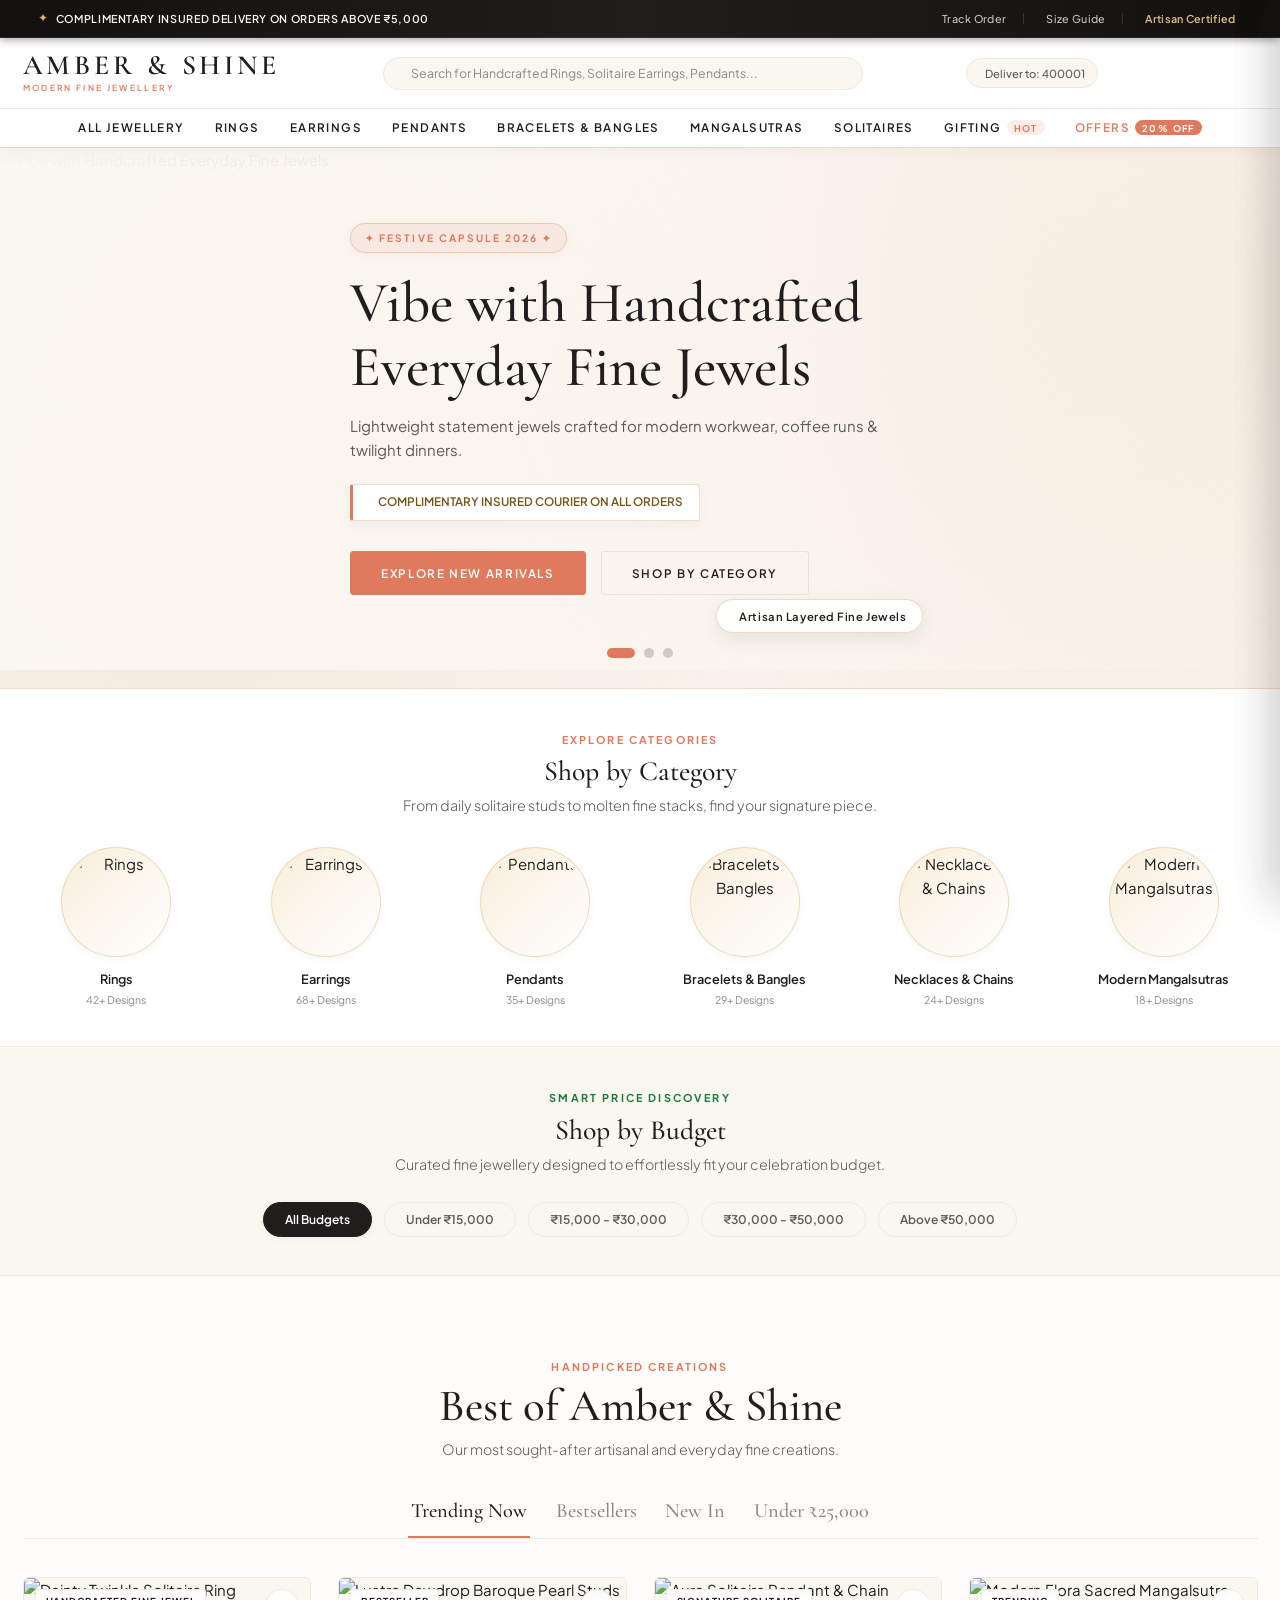
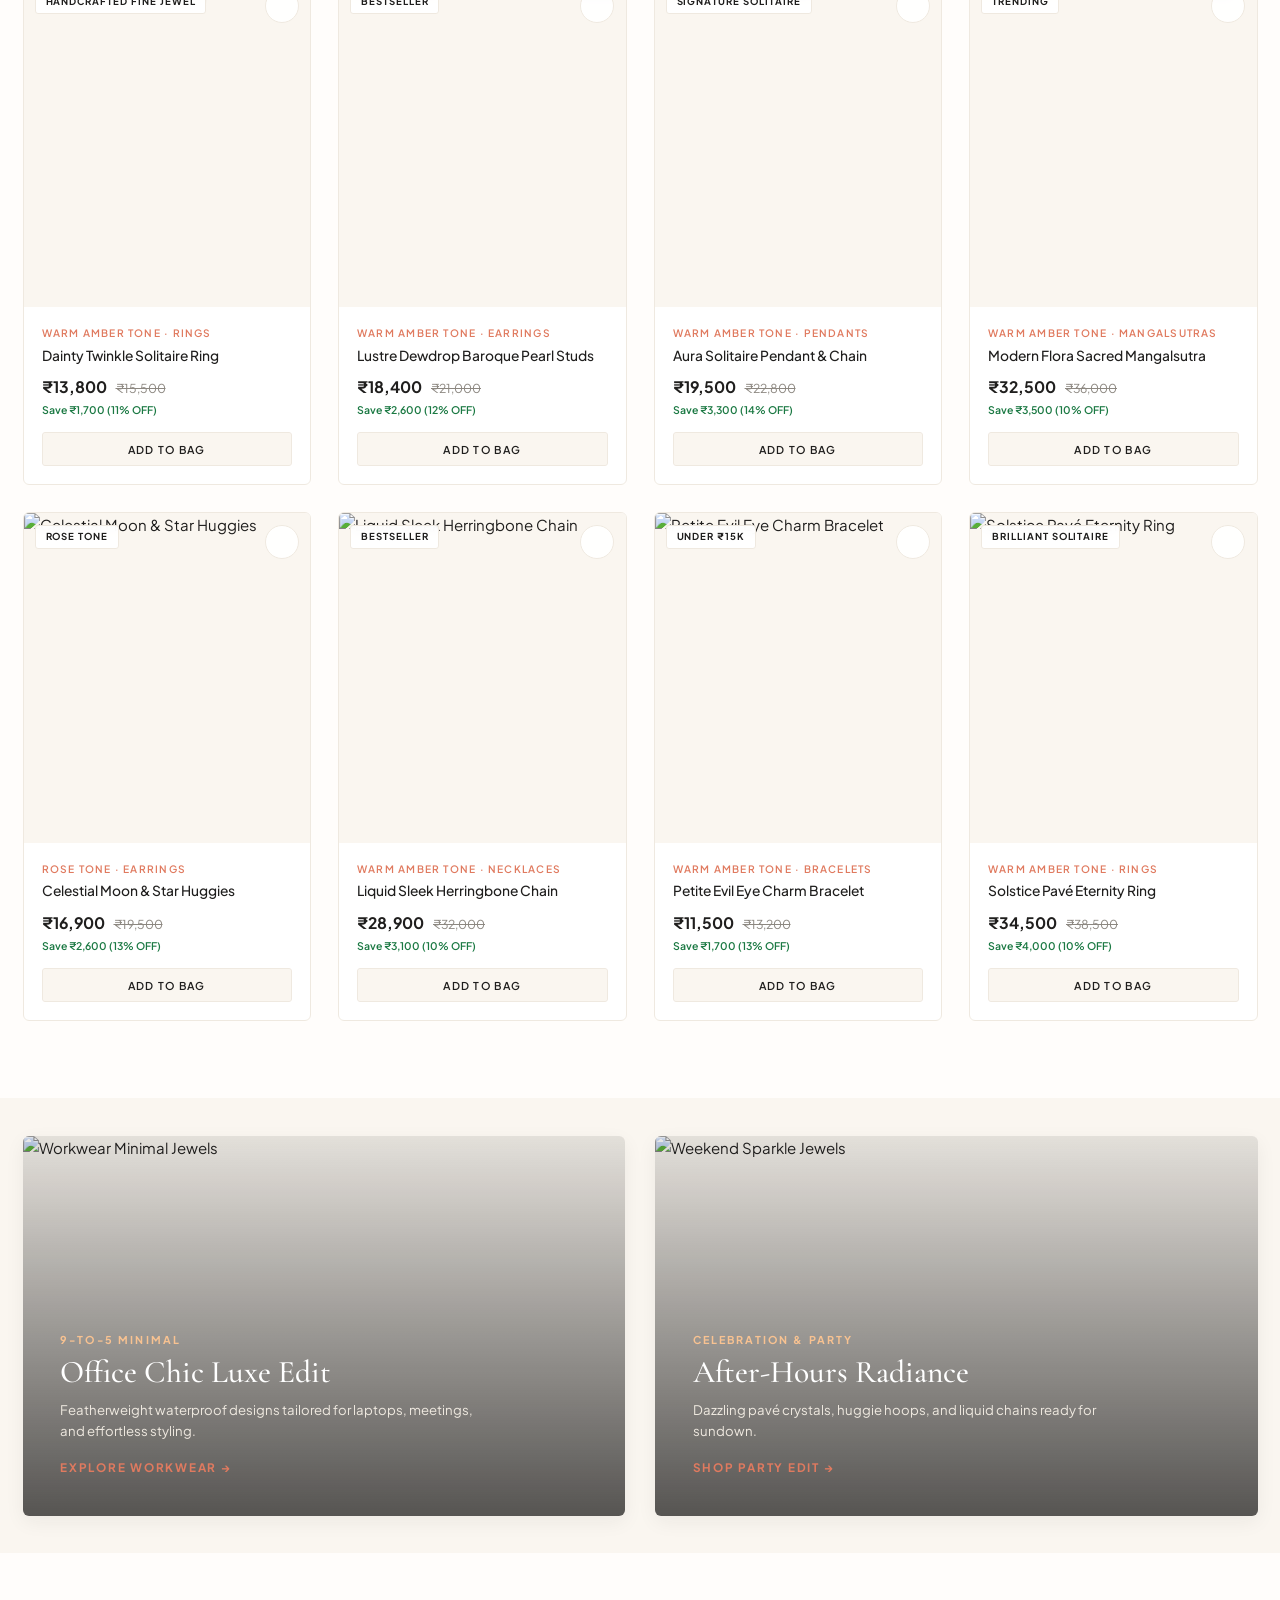
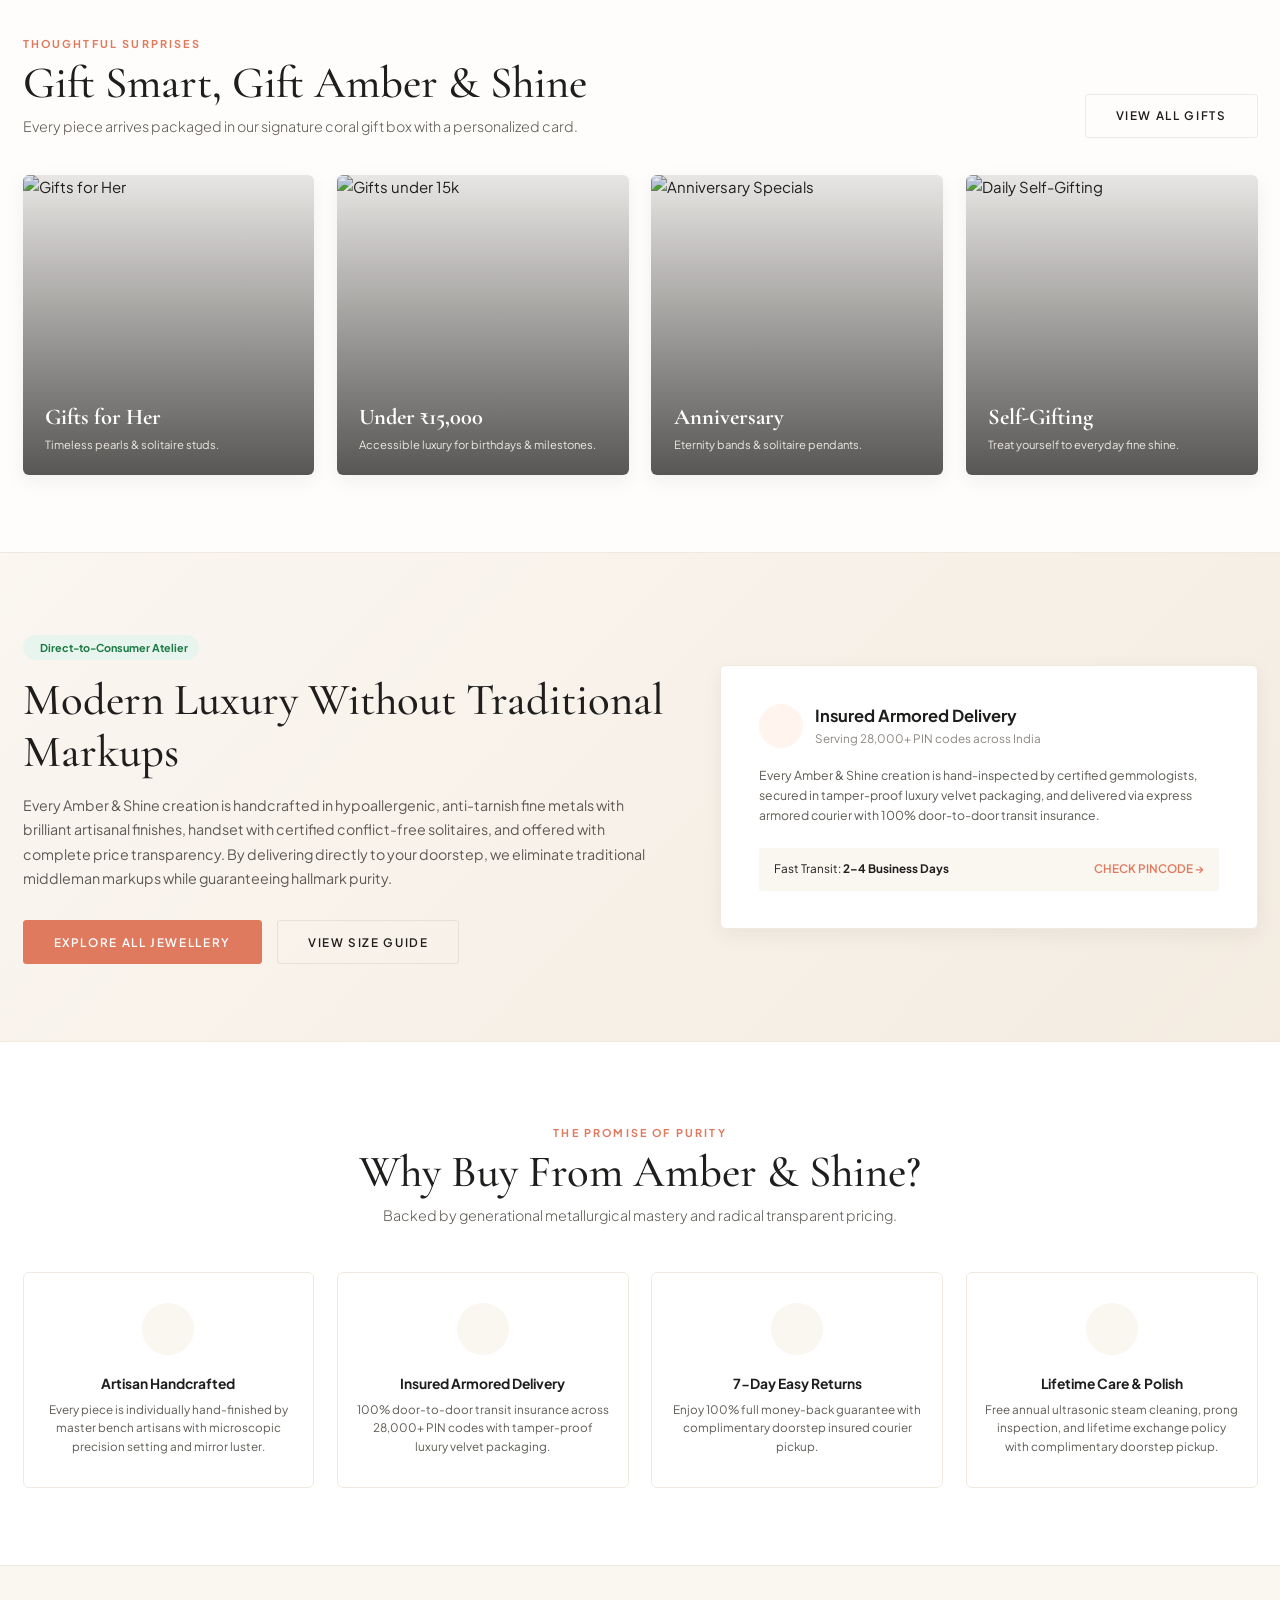
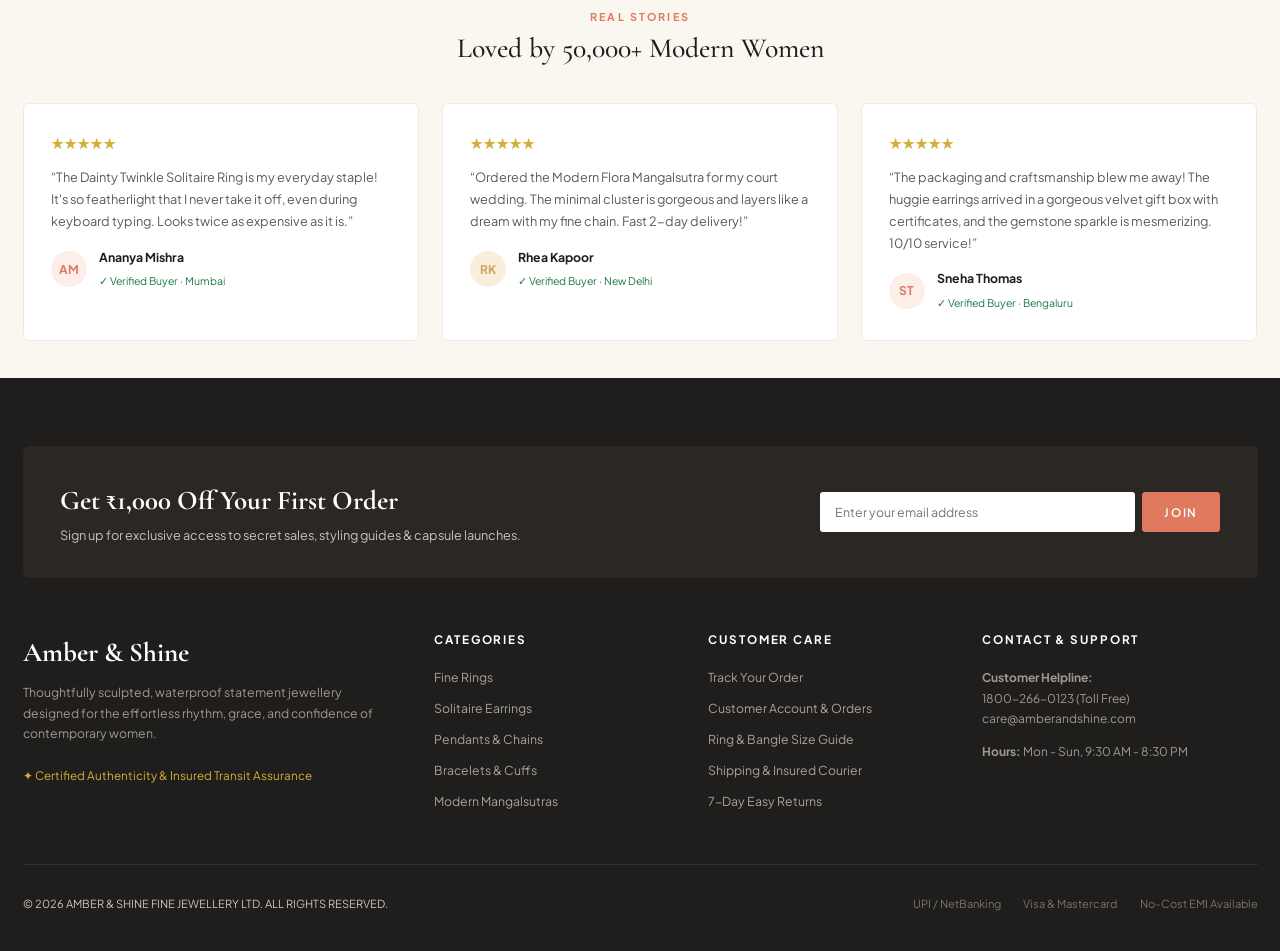
==== commit 4c6687be: "Add files via upload" ====
--- a/index.html
+++ b/index.html
@@ -36,11 +36,6 @@
         <button type="button" class="top-bar-link" onclick="app.openSizeGuide()" title="Jewellery Size Guide">
           <i data-lucide="ruler" size="12"></i>
           <span>Size Guide</span>
-        </button>
-        <span class="top-bar-divider">|</span>
-        <button type="button" class="top-bar-link top-bar-admin-badge" onclick="app.openAdminModal()" title="Authorized Store Administrators Only">
-          <i data-lucide="lock" size="12"></i>
-          <span>Admin Portal</span>
         </button>
         <span class="top-bar-divider top-bar-trust-divider">|</span>
         <span class="top-bar-link top-bar-trust-badge" title="Authenticity Guaranteed">
@@ -82,7 +77,7 @@
           </div>
         </div>
 
-        <!-- Utilities -->
+        <!-- Utilities (Desktop: Pincode, Profile, Wishlist, Bag; Mobile: accessed via bottom bar) -->
         <div class="header-utilities">
           <!-- Pincode Changer (Desktop only) -->
           <button type="button" class="header-pincode-btn desktop-only" onclick="app.openPincodeModal()">
@@ -90,24 +85,19 @@
             <span id="headerPincodeText">Deliver to: 400001</span>
           </button>
 
-          <!-- Mobile Search Toggle Button (Mobile only) -->
-          <button type="button" class="header-icon-btn mobile-only" onclick="app.toggleMobileSearchBar()" title="Search Products">
-            <i data-lucide="search" size="19"></i>
-          </button>
-
-          <!-- Customer Profile & Orders -->
+          <!-- Customer Profile & Orders (Desktop only) -->
           <button type="button" class="header-icon-btn desktop-only" onclick="app.openAccountModal()" title="My Account & Past Orders">
             <i data-lucide="user" size="20"></i>
           </button>
 
-          <!-- Wishlist -->
+          <!-- Wishlist (Desktop only) -->
           <button type="button" class="header-icon-btn desktop-only" onclick="app.openWishlistDrawer()" title="Wishlist">
             <i data-lucide="heart" size="20"></i>
             <span class="icon-badge" id="headerWishlistBadge" style="display: none;">0</span>
           </button>
 
-          <!-- Shopping Bag -->
-          <button type="button" class="header-icon-btn" onclick="app.openCartDrawer()" title="Shopping Bag">
+          <!-- Shopping Bag (Desktop only - Mobile uses bottom navigation bar) -->
+          <button type="button" class="header-icon-btn desktop-only" onclick="app.openCartDrawer()" title="Shopping Bag">
             <i data-lucide="shopping-bag" size="20"></i>
             <span class="icon-badge" id="headerCartBadge" style="display: none;">0</span>
           </button>
@@ -170,10 +160,11 @@
           <!-- Populated by app.js -->
         </div>
 
-        <button class="carousel-arrow-btn carousel-arrow-prev" onclick="app.prevHeroSlide()" aria-label="Previous Slide">
+        <!-- Carousel Nav Arrows (Desktop only, hover-reveal; removed on mobile phones to never cover text) -->
+        <button class="carousel-arrow-btn carousel-arrow-prev desktop-only" onclick="app.prevHeroSlide()" aria-label="Previous Slide">
           <i data-lucide="chevron-left" size="24"></i>
         </button>
-        <button class="carousel-arrow-btn carousel-arrow-next" onclick="app.nextHeroSlide()" aria-label="Next Slide">
+        <button class="carousel-arrow-btn carousel-arrow-next desktop-only" onclick="app.nextHeroSlide()" aria-label="Next Slide">
           <i data-lucide="chevron-right" size="24"></i>
         </button>
 
@@ -281,7 +272,7 @@
             <button class="btn btn-outline" onclick="app.navigateToShop('all')">VIEW ALL GIFTS</button>
           </div>
 
-          <div style="display: grid; grid-template-columns: repeat(4, 1fr); gap: 1.5rem;">
+          <div class="gifting-grid">
             <div class="spotlight-card" style="height: 300px;" onclick="app.navigateToShop('Earrings')">
               <img src="https://images.unsplash.com/photo-1630019852942-f89202989a59?auto=format&fit=crop&w=600&q=80" alt="Gifts for Her" class="spotlight-img">
               <div class="spotlight-overlay" style="padding: 1.5rem;">
@@ -307,7 +298,7 @@
             </div>
 
             <div class="spotlight-card" style="height: 300px;" onclick="app.navigateToShop('Bracelets')">
-              <img src="https://images.unsplash.com/photo-1611591475850-2c351be8c5bc?auto=format&fit=crop&w=600&q=80" alt="Daily Self-Gifting" class="spotlight-img">
+              <img src="https://images.unsplash.com/photo-1573408301185-9146fe634ad0?auto=format&fit=crop&w=600&q=80" alt="Daily Self-Gifting" class="spotlight-img">
               <div class="spotlight-overlay" style="padding: 1.5rem;">
                 <h4 style="font-family: var(--font-heading); font-size: 1.5rem;">Self-Gifting</h4>
                 <p style="font-size: 0.75rem; color: #EDE8E1;">Treat yourself to everyday fine shine.</p>
@@ -361,7 +352,7 @@
         </div>
       </section>
 
-      <!-- 8. TANISHQ-GRADE TRUST BADGES -->
+      <!-- 8. ATELIER-GRADE TRUST BADGES -->
       <section class="section-padding" style="background-color: #FFFFFF;">
         <div class="container">
           <div style="text-align: center; margin-bottom: 3rem;">
@@ -406,7 +397,7 @@
             <h2 class="editorial-title-md">Loved by 50,000+ Modern Women</h2>
           </div>
 
-          <div style="display: grid; grid-template-columns: repeat(3, 1fr); gap: 1.5rem;">
+          <div class="reviews-grid">
             <div style="background: #FFFFFF; padding: 1.8rem; border-radius: var(--radius-sm); border: 1px solid var(--border-subtle);">
               <div style="display: flex; color: #D4AF37; gap: 2px; margin-bottom: 0.8rem;">
                 ★★★★★
@@ -552,6 +543,10 @@
 
               <button class="btn btn-coral" style="flex-grow: 1;" onclick="app.addPdpToCart()">
                 ADD TO BAG
+              </button>
+
+              <button type="button" class="btn btn-outline" id="pdpWishlistBtn" onclick="app.togglePdpWishlist(this)" title="Save to Wishlist" style="padding: 0 1.1rem; display: flex; align-items: center; justify-content: center;">
+                <i data-lucide="heart" size="20"></i>
               </button>
             </div>
 
@@ -712,45 +707,95 @@
           <p style="font-size: 0.82rem; color: var(--text-muted); margin-top: 0.3rem;">Sign in to view your past orders, track deliveries, and manage your wishlist.</p>
         </div>
 
-        <div class="account-auth-tabs">
+        <!-- Auth Redirect Notice Banner -->
+        <div id="authNoticeBanner" class="auth-notice-banner" style="display: none;">
+          <i data-lucide="shield-alert" size="16"></i>
+          <span id="authNoticeText">Please sign in or create an account to proceed.</span>
+        </div>
+
+        <div class="account-auth-tabs" id="accountAuthTabs">
           <button type="button" class="account-tab-btn active" id="tabSignInBtn" onclick="app.switchAuthTab('signin')">Sign In</button>
           <button type="button" class="account-tab-btn" id="tabRegisterBtn" onclick="app.switchAuthTab('register')">Create Account</button>
         </div>
 
         <!-- Sign In Form -->
         <form id="signInForm" onsubmit="app.handleCustomerLogin(event)" style="display: flex; flex-direction: column; gap: 1rem;">
+          <div id="loginErrorMessage" class="auth-error-banner" style="display: none;"></div>
           <div>
-            <label class="admin-field-label">Email Address</label>
-            <input type="email" id="loginEmail" required placeholder="name@example.com" class="admin-input" value="ananya@example.com">
+            <label class="admin-field-label">Email Address *</label>
+            <input type="email" id="loginEmail" required placeholder="name@example.com" class="admin-input" autocomplete="username">
           </div>
           <div>
-            <label class="admin-field-label">Password</label>
-            <input type="password" id="loginPassword" required placeholder="••••••••" class="admin-input" value="password123">
-          </div>
-          <button type="submit" class="btn btn-coral" style="width: 100%;">SIGN IN TO ACCOUNT</button>
-          <div style="text-align: center; margin-top: 0.5rem;">
-            <button type="button" style="background: none; border: none; color: var(--brand-coral); font-size: 0.8rem; font-weight: 600; cursor: pointer;" onclick="app.quickDemoLogin()">
-              ⚡ Instant Demo Login (Ananya Sharma)
-            </button>
-          </div>
+            <label class="admin-field-label">Password *</label>
+            <input type="password" id="loginPassword" required placeholder="••••••••" class="admin-input" autocomplete="current-password">
+          </div>
+          <button type="submit" id="loginSubmitBtn" class="btn btn-coral" style="width: 100%;">SIGN IN TO ACCOUNT</button>
         </form>
 
         <!-- Register Form (hidden initially) -->
         <form id="registerForm" onsubmit="app.handleCustomerRegister(event)" style="display: none; flex-direction: column; gap: 1rem;">
+          <div id="registerErrorMessage" class="auth-error-banner" style="display: none;"></div>
           <div>
-            <label class="admin-field-label">Full Name</label>
-            <input type="text" id="regName" required placeholder="e.g. Priya Patel" class="admin-input">
+            <label class="admin-field-label">Full Name *</label>
+            <input type="text" id="regName" required placeholder="e.g. Priya Patel" class="admin-input" autocomplete="name">
           </div>
           <div>
-            <label class="admin-field-label">Email Address</label>
-            <input type="email" id="regEmail" required placeholder="priya@example.com" class="admin-input">
+            <label class="admin-field-label">Email Address *</label>
+            <input type="email" id="regEmail" required placeholder="priya@example.com" class="admin-input" autocomplete="email">
           </div>
           <div>
-            <label class="admin-field-label">Password</label>
-            <input type="password" id="regPassword" required placeholder="Create a secure password" class="admin-input">
-          </div>
-          <button type="submit" class="btn btn-coral" style="width: 100%;">CREATE ACCOUNT</button>
+            <label class="admin-field-label">Password * (Min. 6 characters)</label>
+            <input type="password" id="regPassword" required placeholder="Create a secure password" minlength="6" class="admin-input" autocomplete="new-password">
+          </div>
+          <button type="submit" id="registerSubmitBtn" class="btn btn-coral" style="width: 100%;">CREATE ACCOUNT</button>
         </form>
+
+        <!-- Email Verification Step (hidden initially) -->
+        <div id="verifyEmailView" style="display: none; flex-direction: column; gap: 1rem;">
+          <div style="text-align: center; margin-bottom: 0.5rem;">
+            <div style="width: 48px; height: 48px; border-radius: 50%; background: rgba(224, 122, 95, 0.12); color: var(--brand-coral); display: inline-flex; align-items: center; justify-content: center; margin-bottom: 0.5rem;">
+              <i data-lucide="mail-check" size="24"></i>
+            </div>
+            <h4 style="font-size: 1.15rem; font-weight: 700; color: var(--text-primary);">Verify Your Email</h4>
+            <p style="font-size: 0.82rem; color: var(--text-secondary); margin-top: 0.35rem;" id="verifyEmailNotice">
+              We've sent a 6-digit verification code to your email. Please enter it below to activate your account.
+            </p>
+          </div>
+
+          <div id="verifyDevCodeBox" style="display: none; background: #FAF6F0; border: 1px dashed var(--brand-champagne); padding: 0.6rem 0.8rem; border-radius: var(--radius-xs); font-size: 0.78rem; text-align: center; color: var(--text-primary);">
+            <span style="font-size: 0.72rem; color: var(--text-secondary); text-transform: uppercase; letter-spacing: 0.08em; display: block; margin-bottom: 2px;">Demo Verification Code</span>
+            <span>Active OTP: <strong id="verifyDevCodeText" style="letter-spacing: 0.15em; font-size: 1rem; color: var(--brand-coral);">123456</strong></span>
+          </div>
+
+          <div id="verifyErrorMessage" class="auth-error-banner" style="display: none;"></div>
+
+          <form id="verifyEmailForm" onsubmit="app.handleVerifyEmail(event)" style="display: flex; flex-direction: column; gap: 1rem;">
+            <input type="hidden" id="verifyTargetEmail">
+            <div>
+              <label class="admin-field-label" style="text-align: center; display: block;">Enter 6-Digit Code</label>
+              <input 
+                type="text" 
+                id="verifyCodeInput" 
+                required 
+                maxlength="6" 
+                pattern="[0-9]{6}" 
+                placeholder="123456" 
+                class="admin-input" 
+                style="text-align: center; font-size: 1.4rem; font-weight: 700; letter-spacing: 0.35em; padding: 0.7rem;"
+                autocomplete="one-time-code"
+              >
+            </div>
+            <button type="submit" id="verifySubmitBtn" class="btn btn-coral" style="width: 100%;">VERIFY & ACTIVATE ACCOUNT</button>
+            <div style="display: flex; justify-content: space-between; align-items: center; font-size: 0.78rem; margin-top: 0.3rem;">
+              <button type="button" style="background: none; border: none; color: var(--text-muted); cursor: pointer;" onclick="app.switchAuthTab('signin')">
+                ← Back to Sign In
+              </button>
+              <button type="button" id="resendCodeBtn" style="background: none; border: none; color: var(--brand-coral); font-weight: 600; cursor: pointer;" onclick="app.handleResendCode()">
+                Resend Code
+              </button>
+            </div>
+          </form>
+        </div>
       </div>
 
       <!-- Authenticated Profile & Past Orders View -->
@@ -790,7 +835,7 @@
 
       <!-- Search / Input form -->
       <form onsubmit="app.handleSearchTracking(event)" style="display: flex; gap: 0.5rem; margin-bottom: 1.2rem;">
-        <input type="text" id="trackingInputId" required placeholder="Enter Order ID (e.g. AS-78219)" class="admin-input" style="flex: 1; text-transform: uppercase;">
+        <input type="text" id="trackingInputId" required placeholder="Enter your Order ID (e.g. AS-XXXXX)" class="admin-input" style="flex: 1; text-transform: uppercase;">
         <button type="submit" class="btn btn-coral" style="padding: 0.65rem 1.3rem;">TRACK</button>
       </form>
 
@@ -799,128 +844,6 @@
     </div>
   </div>
 
-  <!-- ==========================================================================
-       ADMIN ACCESS PORTAL (RESTRICTED TO STORE ADMINISTRATORS ONLY)
-       ========================================================================== -->
-  <div class="app-modal" id="adminPortalModal">
-    <div class="app-modal-card" style="max-width: 680px; max-height: 90vh; overflow-y: auto;">
-      <button class="modal-close-btn" onclick="app.closeAdminModal()"><i data-lucide="x"></i></button>
-      
-      <!-- GATE 1: RESTRICTED ADMIN PASSCODE AUTHENTICATION -->
-      <div id="adminAuthGateView" style="text-align: center; padding: 2.2rem 1.2rem;">
-        <div style="width: 58px; height: 58px; border-radius: 50%; background: rgba(224, 122, 95, 0.1); border: 1px solid rgba(224, 122, 95, 0.3); display: flex; align-items: center; justify-content: center; margin: 0 auto 1.2rem; color: var(--brand-coral);">
-          <i data-lucide="shield-check" size="28"></i>
-        </div>
-        <span class="section-eyebrow" style="color: var(--brand-coral); margin-bottom: 0.4rem;">Restricted Personnel Access</span>
-        <h3 style="font-family: var(--font-heading); font-size: 1.8rem; font-weight: 600; color: var(--text-primary); margin-bottom: 0.6rem;">Store Admin Portal</h3>
-        <p style="font-size: 0.84rem; color: var(--text-secondary); max-width: 440px; margin: 0 auto 1.6rem; line-height: 1.6;">
-          This area is strictly restricted to Amber & Shine store administrators. Please enter the master administrative passcode to manage products, inventory, and pricing.
-        </p>
-
-        <form onsubmit="app.handleAdminLogin(event)" style="max-width: 360px; margin: 0 auto;">
-          <div style="margin-bottom: 1rem;">
-            <input 
-              type="password" 
-              id="adminSecurityKey" 
-              required 
-              placeholder="Enter Master Admin Passcode" 
-              class="admin-input" 
-              style="text-align: center; font-size: 0.95rem; letter-spacing: 0.08em; padding: 0.8rem 1rem;" 
-              autocomplete="current-password"
-            >
-          </div>
-          <div id="adminAuthErrorMessage" style="display: none; color: #C5221F; font-size: 0.78rem; font-weight: 600; margin-bottom: 1rem; background: #FCE8E6; padding: 0.55rem; border-radius: var(--radius-xs);">
-            ⚠ Access Denied: Incorrect Master Passcode.
-          </div>
-          <button type="submit" class="btn btn-coral" style="width: 100%; padding: 0.8rem; font-size: 0.82rem; letter-spacing: 0.08em;">
-            AUTHENTICATE & UNLOCK PORTAL
-          </button>
-          <div style="margin-top: 1.2rem; font-size: 0.72rem; color: var(--text-muted);">
-            Protected by Atelier Security · Authorized Personnel Only
-          </div>
-        </form>
-      </div>
-
-      <!-- GATE 2: AUTHORIZED ADMIN MANAGEMENT DASHBOARD -->
-      <div id="adminDashboardView" style="display: none;">
-        <div class="admin-header-bar">
-          <div>
-            <div style="display: flex; align-items: center; gap: 0.45rem; margin-bottom: 0.3rem;">
-              <span style="width: 8px; height: 8px; border-radius: 50%; background: #1B7943; display: inline-block;"></span>
-              <span style="font-size: 0.72rem; font-weight: 700; color: #1B7943; text-transform: uppercase; letter-spacing: 0.08em;">Authorized Admin Session</span>
-            </div>
-            <h3 style="font-size: 1.4rem; font-weight: 700;">Store Management & Catalog</h3>
-          </div>
-          <div style="display: flex; gap: 0.5rem;">
-            <button type="button" class="btn btn-outline" style="font-size: 0.74rem; padding: 0.35rem 0.7rem;" onclick="app.handleResetCatalog()">
-              Reset Catalog
-            </button>
-            <button type="button" class="btn btn-outline" style="font-size: 0.74rem; padding: 0.35rem 0.7rem; color: #C5221F; border-color: rgba(197, 34, 31, 0.3);" onclick="app.handleAdminLogout()">
-              <i data-lucide="lock" size="12"></i> Lock Admin
-            </button>
-          </div>
-        </div>
-
-        <!-- Add Product Section -->
-        <div style="background: var(--bg-surface); padding: 1.2rem; border-radius: var(--radius-xs); border: 1px solid var(--border-subtle); margin-bottom: 1.5rem;">
-          <h4 style="font-size: 0.98rem; font-weight: 700; margin-bottom: 1rem; color: var(--text-primary);">+ Add New Product to Store</h4>
-          <form onsubmit="app.handleAddProduct(event)" class="admin-form-grid">
-            <div>
-              <label class="admin-field-label">Product Name *</label>
-              <input type="text" id="adminProdName" required placeholder="e.g. Lumina Solitaire Ring" class="admin-input">
-            </div>
-            <div>
-              <label class="admin-field-label">Category *</label>
-              <select id="adminProdCategory" required class="admin-input">
-                <option value="Rings">Rings</option>
-                <option value="Earrings">Earrings</option>
-                <option value="Pendants">Pendants</option>
-                <option value="Bracelets">Bracelets & Bangles</option>
-                <option value="Necklaces">Necklaces & Chains</option>
-                <option value="Mangalsutras">Modern Mangalsutras</option>
-                <option value="Solitaires">Solitaires</option>
-              </select>
-            </div>
-            <div>
-              <label class="admin-field-label">Selling Price (₹) *</label>
-              <input type="number" id="adminProdPrice" required placeholder="18500" class="admin-input">
-            </div>
-            <div>
-              <label class="admin-field-label">Original Price (₹)</label>
-              <input type="number" id="adminProdOrigPrice" placeholder="21500" class="admin-input">
-            </div>
-            <div>
-              <label class="admin-field-label">Finish / Tone</label>
-              <input type="text" id="adminProdKaratage" placeholder="Warm Amber Tone" class="admin-input" value="Warm Amber Tone">
-            </div>
-            <div>
-              <label class="admin-field-label">Badge Tag</label>
-              <input type="text" id="adminProdBadge" placeholder="NEW ARRIVAL" class="admin-input" value="NEW IN">
-            </div>
-            <div class="full-span">
-              <label class="admin-field-label">Primary Image URL *</label>
-              <input type="url" id="adminProdImage" required placeholder="https://images.unsplash.com/photo-..." class="admin-input" value="https://images.unsplash.com/photo-1605100804763-247f67b3557e?auto=format&fit=crop&w=1000&q=85">
-            </div>
-            <div class="full-span">
-              <label class="admin-field-label">Description</label>
-              <textarea id="adminProdDesc" rows="2" placeholder="Handcrafted luxury piece designed for everyday wear." class="admin-input">Handcrafted in solid precious metal with mirror finish and certified gemstones.</textarea>
-            </div>
-            <div class="full-span" style="margin-top: 0.5rem;">
-              <button type="submit" class="btn btn-coral" style="width: 100%;">PUBLISH PRODUCT TO CATALOG</button>
-            </div>
-          </form>
-        </div>
-
-        <!-- Current Catalog Management -->
-        <div>
-          <div style="display: flex; justify-content: space-between; align-items: center; margin-bottom: 0.8rem;">
-            <h4 style="font-size: 1rem; font-weight: 700;">Manage Active Store Catalog</h4>
-            <span style="font-size: 0.78rem; color: var(--text-muted);" id="adminCatalogCount">8 Products</span>
-          </div>
-          <div id="adminProductListContainer" style="max-height: 280px; overflow-y: auto;"></div>
-        </div>
-      </div>
-    </div>
   </div>
 
   <!-- Toast Container -->
@@ -974,7 +897,6 @@
             <li><a href="#" onclick="app.openSizeGuide(); return false;">Ring & Bangle Size Guide</a></li>
             <li><a href="#" onclick="app.showToast('Insured shipping takes 2-4 business days.'); return false;">Shipping & Insured Courier</a></li>
             <li><a href="#" onclick="app.showToast('7-Day full refund with doorstep pickup.'); return false;">7-Day Easy Returns</a></li>
-            <li><a href="#" onclick="app.openAdminModal(); return false;" style="color: #9E9992; font-size: 0.76rem;"><i data-lucide="lock" size="11" style="vertical-align: middle; margin-right: 2px;"></i> Admin Login</a></li>
           </ul>
         </div>
 
@@ -1071,10 +993,6 @@
         </a>
         <a href="#" class="mobile-nav-item" onclick="app.closeMobileNav(); app.openSizeGuide(); return false;">
           <span style="display: flex; align-items: center; gap: 0.5rem;"><i data-lucide="ruler" size="15"></i> Size Guide</span>
-          <i data-lucide="chevron-right" size="16"></i>
-        </a>
-        <a href="#" class="mobile-nav-item" onclick="app.closeMobileNav(); app.openAdminModal(); return false;">
-          <span style="display: flex; align-items: center; gap: 0.5rem; color: #8C8780;"><i data-lucide="lock" size="15"></i> Admin Portal</span>
           <i data-lucide="chevron-right" size="16"></i>
         </a>
       </div>
--- a/styles.css
+++ b/styles.css
@@ -14,9 +14,9 @@
   --bg-accent-soft: #FFF4EE;
   
   /* Brand Accents */
-  --brand-champagne: #D4A359; --brand-gold: #D4A359; /* compatibility alias */ #D4A359;
-  --brand-champagne-hover: #C08F46; --brand-gold-hover: #C08F46; #C08F46;
-  --brand-champagne-light: #F9EEDB; --brand-gold-light: #F9EEDB; #F9EEDB;
+  --brand-champagne: #D4A359;
+  --brand-champagne-hover: #C08F46;
+  --brand-champagne-light: #F9EEDB;
   --brand-coral: #E07A5F;
   --brand-coral-soft: #FDEEE9;
   --brand-emerald: #1B7943;
@@ -32,7 +32,7 @@
   /* Hairlines & Borders */
   --border-subtle: #EFE9E0;
   --border-card: rgba(31, 30, 29, 0.08);
-  --border-champagne: rgba(212, 163, 89, 0.35); --border-gold: rgba(212, 163, 89, 0.35); rgba(212, 163, 89, 0.35);
+  --border-champagne: rgba(212, 163, 89, 0.35);
 
   /* Shadows */
   --shadow-sm: 0 2px 8px rgba(31, 30, 29, 0.04);
@@ -400,7 +400,7 @@
 }
 
 .search-input-wrap:focus-within {
-  border-color: var(--brand-gold);
+  border-color: var(--brand-champagne);
   background-color: #FFFFFF;
   box-shadow: 0 0 0 3px rgba(212, 163, 89, 0.15);
 }
@@ -438,7 +438,7 @@
 }
 
 .header-pincode-btn:hover {
-  border-color: var(--brand-gold);
+  border-color: var(--brand-champagne);
   color: var(--text-primary);
 }
 
@@ -547,12 +547,16 @@
 .hero-carousel-section {
   position: relative;
   overflow: hidden;
-  background-color: #F8F3EC;
+  background: radial-gradient(circle at 85% 30%, rgba(234, 179, 131, 0.22) 0%, transparent 55%),
+              radial-gradient(circle at 15% 70%, rgba(212, 163, 115, 0.18) 0%, transparent 50%),
+              #FAF6F0;
+  border-top: 1px solid rgba(212, 163, 115, 0.2);
+  border-bottom: 1px solid rgba(212, 163, 115, 0.25);
 }
 
 .hero-slides-wrapper {
   position: relative;
-  min-height: 520px;
+  min-height: 540px;
 }
 
 .hero-slide {
@@ -581,7 +585,8 @@
   width: 100%;
   height: 100%;
   object-fit: cover;
-  object-position: center 30%;
+  object-position: right 30%;
+  filter: contrast(1.05) brightness(0.98);
 }
 
 .hero-slide-overlay {
@@ -589,9 +594,10 @@
   inset: 0;
   background: linear-gradient(
     90deg,
-    rgba(255, 253, 251, 0.95) 0%,
-    rgba(255, 253, 251, 0.8) 45%,
-    rgba(255, 253, 251, 0.15) 100%
+    rgba(250, 246, 240, 0.98) 0%,
+    rgba(250, 246, 240, 0.92) 38%,
+    rgba(250, 246, 240, 0.65) 65%,
+    rgba(250, 246, 240, 0.15) 100%
   );
   z-index: 2;
 }
@@ -600,20 +606,24 @@
   position: relative;
   z-index: 3;
   max-width: 580px;
-  padding: 4.5rem 0;
+  padding: 5rem 0;
 }
 
 .hero-tag-badge {
-  display: inline-block;
-  background-color: var(--brand-coral-soft);
+  display: inline-flex;
+  align-items: center;
+  gap: 0.45rem;
+  background: rgba(224, 122, 95, 0.1);
   color: var(--brand-coral);
-  font-size: 0.7rem;
+  border: 1px solid rgba(224, 122, 95, 0.3);
+  font-size: 0.68rem;
   font-weight: 700;
   text-transform: uppercase;
-  letter-spacing: 0.18em;
-  padding: 0.35rem 0.85rem;
+  letter-spacing: 0.2em;
+  padding: 0.4rem 0.95rem;
   border-radius: var(--radius-pill);
-  margin-bottom: 1rem;
+  margin-bottom: 1.2rem;
+  box-shadow: 0 2px 8px rgba(224, 122, 95, 0.08);
 }
 
 .hero-headline {
@@ -633,14 +643,45 @@
 }
 
 .hero-offer-bar {
-  background-color: var(--brand-gold-light);
-  border-left: 3px solid var(--brand-gold);
-  padding: 0.55rem 0.95rem;
+  display: inline-flex;
+  align-items: center;
+  gap: 0.55rem;
+  background: rgba(255, 255, 255, 0.9);
+  border: 1px solid rgba(212, 163, 115, 0.35);
+  border-left: 3px solid var(--brand-coral);
+  padding: 0.55rem 1.1rem;
   font-size: 0.78rem;
   font-weight: 600;
   color: #785215;
   margin-bottom: 2rem;
-  border-radius: 0 var(--radius-xs) var(--radius-xs) 0;
+  border-radius: var(--radius-xs);
+  backdrop-filter: blur(8px);
+  box-shadow: 0 4px 12px rgba(45, 30, 15, 0.04);
+}
+
+.hero-floating-jewel-pill {
+  position: absolute;
+  right: 2rem;
+  bottom: 2.5rem;
+  display: inline-flex;
+  align-items: center;
+  gap: 0.5rem;
+  background: rgba(255, 255, 255, 0.92);
+  border: 1px solid rgba(212, 163, 115, 0.4);
+  padding: 0.45rem 1rem;
+  border-radius: var(--radius-pill);
+  font-size: 0.75rem;
+  font-weight: 600;
+  color: var(--text-primary);
+  letter-spacing: 0.05em;
+  box-shadow: 0 6px 20px rgba(0, 0, 0, 0.08);
+  backdrop-filter: blur(10px);
+  animation: floatSubtle 4s ease-in-out infinite;
+}
+
+@keyframes floatSubtle {
+  0%, 100% { transform: translateY(0); }
+  50% { transform: translateY(-5px); }
 }
 
 .hero-carousel-nav {
@@ -678,19 +719,28 @@
   width: 44px;
   height: 44px;
   border-radius: 50%;
-  background-color: rgba(255, 255, 255, 0.9);
+  background-color: rgba(255, 255, 255, 0.92);
   color: var(--text-primary);
   display: flex;
   align-items: center;
   justify-content: center;
-  box-shadow: var(--shadow-md);
-  transition: all 0.25s ease;
+  box-shadow: 0 4px 14px rgba(0, 0, 0, 0.08);
+  border: 1px solid rgba(212, 163, 115, 0.35);
+  transition: all 0.3s ease;
+  opacity: 0;
+  pointer-events: none;
+}
+
+.hero-carousel-section:hover .carousel-arrow-btn {
+  opacity: 1;
+  pointer-events: auto;
 }
 
 .carousel-arrow-btn:hover {
   background-color: #FFFFFF;
   color: var(--brand-coral);
   transform: translateY(-50%) scale(1.08);
+  border-color: var(--brand-coral);
 }
 
 .carousel-arrow-prev { left: 1.5rem; }
@@ -773,8 +823,8 @@
   height: 110px;
   border-radius: 50%;
   padding: 4px;
-  background: linear-gradient(135deg, var(--brand-gold-light) 0%, #FFFFFF 100%);
-  border: 1px solid var(--border-gold);
+  background: linear-gradient(135deg, var(--brand-champagne-light) 0%, #FFFFFF 100%);
+  border: 1px solid var(--border-champagne);
   box-shadow: var(--shadow-sm);
   transition: transform 0.35s ease, box-shadow 0.35s ease;
   overflow: hidden;
@@ -842,7 +892,7 @@
 
 .budget-chip-btn:hover {
   background-color: #FFFFFF;
-  border-color: var(--brand-gold);
+  border-color: var(--brand-champagne);
   color: var(--text-primary);
 }
 
@@ -924,7 +974,7 @@
 .product-card:hover {
   transform: translateY(-4px);
   box-shadow: var(--shadow-md);
-  border-color: var(--border-gold);
+  border-color: var(--border-champagne);
 }
 
 .product-card-media {
@@ -995,13 +1045,15 @@
 }
 
 .product-wishlist-btn:hover,
-.product-wishlist-btn.active {
+.product-wishlist-btn.active,
+#pdpWishlistBtn:hover,
+#pdpWishlistBtn.active {
   color: #C0392B;
-  background: #FFFFFF;
-  transform: scale(1.08);
-}
-
-.product-wishlist-btn.active svg {
+  border-color: #C0392B;
+}
+
+.product-wishlist-btn.active svg,
+#pdpWishlistBtn.active svg {
   fill: #C0392B;
 }
 
@@ -1196,7 +1248,7 @@
 }
 
 /* ==========================================================================
-   TANISHQ-GRADE TRUST PILLARS
+   ATELIER-GRADE TRUST PILLARS
    ========================================================================== */
 
 .trust-pillars-grid {
@@ -1216,7 +1268,7 @@
 
 .trust-card:hover {
   transform: translateY(-3px);
-  border-color: var(--brand-gold);
+  border-color: var(--brand-champagne);
 }
 
 .trust-icon-box {
@@ -1224,7 +1276,7 @@
   height: 52px;
   border-radius: 50%;
   background-color: var(--bg-surface);
-  color: var(--brand-gold);
+  color: var(--brand-champagne);
   display: flex;
   align-items: center;
   justify-content: center;
@@ -1236,6 +1288,18 @@
   font-weight: 700;
   margin-bottom: 0.4rem;
   color: var(--text-primary);
+}
+
+.gifting-grid {
+  display: grid;
+  grid-template-columns: repeat(4, 1fr);
+  gap: 1.5rem;
+}
+
+.reviews-grid {
+  display: grid;
+  grid-template-columns: repeat(3, 1fr);
+  gap: 1.5rem;
 }
 
 .trust-text {
@@ -1814,6 +1878,8 @@
   .experience-grid { grid-template-columns: 1fr; }
   .trust-pillars-grid { grid-template-columns: repeat(2, 1fr); }
   .footer-columns-grid { grid-template-columns: repeat(2, 1fr); }
+  .gifting-grid { grid-template-columns: repeat(2, 1fr); gap: 1rem; }
+  .reviews-grid { grid-template-columns: repeat(2, 1fr); gap: 1rem; }
 }
 
 @media (max-width: 768px) {
@@ -1841,8 +1907,25 @@
 
   /* Header adjustments */
   .header-main-row {
-    gap: 0.5rem;
-    justify-content: space-between;
+    position: relative;
+    display: flex;
+    align-items: center;
+    justify-content: flex-start;
+    padding: 0.75rem 0;
+  }
+
+  .mobile-menu-btn {
+    display: inline-flex;
+    z-index: 2;
+  }
+
+  .brand-logo-wrap {
+    position: absolute;
+    left: 50%;
+    transform: translateX(-50%);
+    text-align: center;
+    align-items: center;
+    white-space: nowrap;
   }
 
   .brand-title {
@@ -1855,12 +1938,12 @@
   }
 
   .header-utilities {
-    gap: 0.35rem;
-  }
-
-  .header-icon-btn {
-    width: 36px;
-    height: 36px;
+    display: none !important;
+  }
+
+  .mobile-search-bar-wrap {
+    padding: 0.6rem 0 0.75rem 0;
+    border-top: 1px solid var(--border-subtle);
   }
 
   .header-secondary-nav {
@@ -2017,22 +2100,46 @@
     gap: 1.5rem !important;
   }
 
-  /* Hero Banner */
+  /* Hero Banner Mobile */
   .hero-slides-wrapper {
-    min-height: 400px;
+    min-height: 440px;
+  }
+
+  .hero-slide-bg img {
+    object-position: center 25%;
+    opacity: 0.88;
+  }
+
+  .hero-slide-overlay {
+    background: linear-gradient(
+      180deg,
+      rgba(250, 246, 240, 0.96) 0%,
+      rgba(250, 246, 240, 0.90) 52%,
+      rgba(250, 246, 240, 0.65) 100%
+    );
   }
 
   .hero-slide-content {
-    padding: 2.5rem 1rem;
+    padding: 2.2rem 1rem 3.5rem 1rem;
   }
 
   .hero-headline {
-    font-size: 1.8rem;
+    font-size: 1.85rem;
     line-height: 1.2;
   }
 
   .hero-subhead {
-    font-size: 0.82rem;
+    font-size: 0.85rem;
+  }
+
+  .hero-offer-bar {
+    font-size: 0.72rem;
+    padding: 0.45rem 0.8rem;
+    margin-bottom: 1.5rem;
+  }
+
+  .carousel-arrow-btn {
+    display: none !important;
   }
 
   /* Drawers and Modals */
@@ -2070,12 +2177,31 @@
     flex-direction: column;
     align-items: flex-start;
   }
+
+  .gifting-grid {
+    grid-template-columns: repeat(2, 1fr) !important;
+    gap: 0.75rem !important;
+  }
+
+  .reviews-grid {
+    grid-template-columns: 1fr !important;
+    gap: 1rem !important;
+  }
+
+  .trust-pillars-grid {
+    grid-template-columns: 1fr !important;
+    gap: 1rem !important;
+  }
 }
 
 @media (max-width: 480px) {
   .product-grid {
     grid-template-columns: repeat(2, 1fr) !important;
     gap: 0.65rem !important;
+  }
+  .gifting-grid {
+    grid-template-columns: 1fr !important;
+    gap: 0.75rem !important;
   }
   .category-circle-media {
     width: 68px;
@@ -2108,6 +2234,33 @@
 .account-tab-btn.active {
   color: var(--brand-coral);
   border-bottom-color: var(--brand-coral);
+}
+
+.auth-error-banner {
+  background-color: #FCE8E6;
+  border: 1px solid #F5C2CB;
+  color: #C5221F;
+  padding: 0.65rem 0.85rem;
+  border-radius: var(--radius-xs);
+  font-size: 0.8rem;
+  font-weight: 500;
+  line-height: 1.4;
+  margin-bottom: 0.5rem;
+}
+
+.auth-notice-banner {
+  background-color: #FFF8E6;
+  border: 1px solid #F5C26B;
+  color: #8C6B1B;
+  padding: 0.65rem 0.85rem;
+  border-radius: var(--radius-xs);
+  font-size: 0.8rem;
+  font-weight: 500;
+  line-height: 1.4;
+  margin-bottom: 1rem;
+  display: flex;
+  align-items: center;
+  gap: 0.5rem;
 }
 
 .customer-profile-card {
@@ -2191,21 +2344,39 @@
   font-weight: 700;
   padding: 0.2rem 0.65rem;
   border-radius: 999px;
-}
-
-.status-in-transit {
-  background: #E8F0FE;
-  color: #1A73E8;
-}
-
-.status-confirmed {
+  display: inline-flex;
+  align-items: center;
+  line-height: 1.2;
+}
+
+.status-order-confirmed {
   background: #FEF3E8;
   color: #D9654B;
+  border: 1px solid #FAD7BC;
+}
+
+.status-packed {
+  background: #F3E8FD;
+  color: #7C3AED;
+  border: 1px solid #DDD6FE;
+}
+
+.status-shipped {
+  background: #E0F2FE;
+  color: #0284C7;
+  border: 1px solid #BAE6FD;
+}
+
+.status-out-for-delivery {
+  background: #FEF9C3;
+  color: #B45309;
+  border: 1px solid #FDE68A;
 }
 
 .status-delivered {
-  background: #E6F4EA;
-  color: #137333;
+  background: #DCFCE7;
+  color: #15803D;
+  border: 1px solid #BBF7D0;
 }
 
 .order-items-preview {
@@ -2244,22 +2415,22 @@
 .tracking-timeline-wrap {
   position: relative;
   padding-left: 2rem;
-  margin: 1.5rem 0;
+  margin: 1.2rem 0 1.5rem 0;
 }
 
 .tracking-timeline-wrap::before {
   content: "";
   position: absolute;
-  top: 10px;
-  bottom: 10px;
-  left: 9px;
+  top: 12px;
+  bottom: 12px;
+  left: 10px;
   width: 2px;
   background: var(--border-subtle);
 }
 
 .tracking-step {
   position: relative;
-  margin-bottom: 1.8rem;
+  margin-bottom: 1.6rem;
 }
 
 .tracking-step:last-child {
@@ -2269,34 +2440,44 @@
 .tracking-step-bullet {
   position: absolute;
   left: -2rem;
-  top: 2px;
-  width: 20px;
-  height: 20px;
+  top: 1px;
+  width: 22px;
+  height: 22px;
   border-radius: 50%;
   background: #FFFFFF;
-  border: 2px solid var(--text-muted);
+  border: 2px solid #D1D5DB;
   display: flex;
   align-items: center;
   justify-content: center;
-  font-size: 0.65rem;
+  font-size: 0.75rem;
   font-weight: 700;
-  color: var(--text-muted);
+  color: #9CA3AF;
   z-index: 2;
   transition: all 0.3s ease;
 }
 
-.tracking-step.completed .tracking-step-bullet {
-  background: var(--brand-emerald);
-  border-color: var(--brand-emerald);
-  color: #FFFFFF;
-}
-
-.tracking-step.active .tracking-step-bullet {
-  background: var(--brand-coral);
-  border-color: var(--brand-coral);
-  color: #FFFFFF;
+.tracking-step.completed .tracking-step-bullet,
+.tracking-bullet-completed {
+  background: #15803D !important;
+  border-color: #15803D !important;
+  color: #FFFFFF !important;
+}
+
+.tracking-step.active .tracking-step-bullet,
+.tracking-step.step-current .tracking-step-bullet,
+.tracking-bullet-current {
+  background: var(--brand-coral) !important;
+  border-color: var(--brand-coral) !important;
+  color: #FFFFFF !important;
   box-shadow: 0 0 0 4px var(--brand-coral-soft);
   animation: pulse-ring 1.8s infinite;
+}
+
+.tracking-step.step-upcoming .tracking-step-bullet,
+.tracking-bullet-upcoming {
+  background: #F9FAFB !important;
+  border-color: #D1D5DB !important;
+  color: #9CA3AF !important;
 }
 
 @keyframes pulse-ring {
@@ -2306,9 +2487,33 @@
 }
 
 .tracking-step-title {
-  font-size: 0.88rem;
+  font-size: 0.9rem;
+  font-weight: 600;
+  color: var(--text-primary);
+  display: flex;
+  align-items: center;
+  gap: 0.5rem;
+}
+
+.tracking-step-title.highlighted {
+  color: var(--brand-coral);
+  font-weight: 800;
+}
+
+.tracking-step.step-upcoming .tracking-step-title {
+  color: #9CA3AF;
+  font-weight: 500;
+}
+
+.current-status-tag {
+  font-size: 0.65rem;
   font-weight: 700;
-  color: var(--text-primary);
+  text-transform: uppercase;
+  letter-spacing: 0.05em;
+  padding: 0.15rem 0.5rem;
+  border-radius: 999px;
+  background: var(--brand-coral);
+  color: #FFFFFF;
 }
 
 .tracking-step-time {
